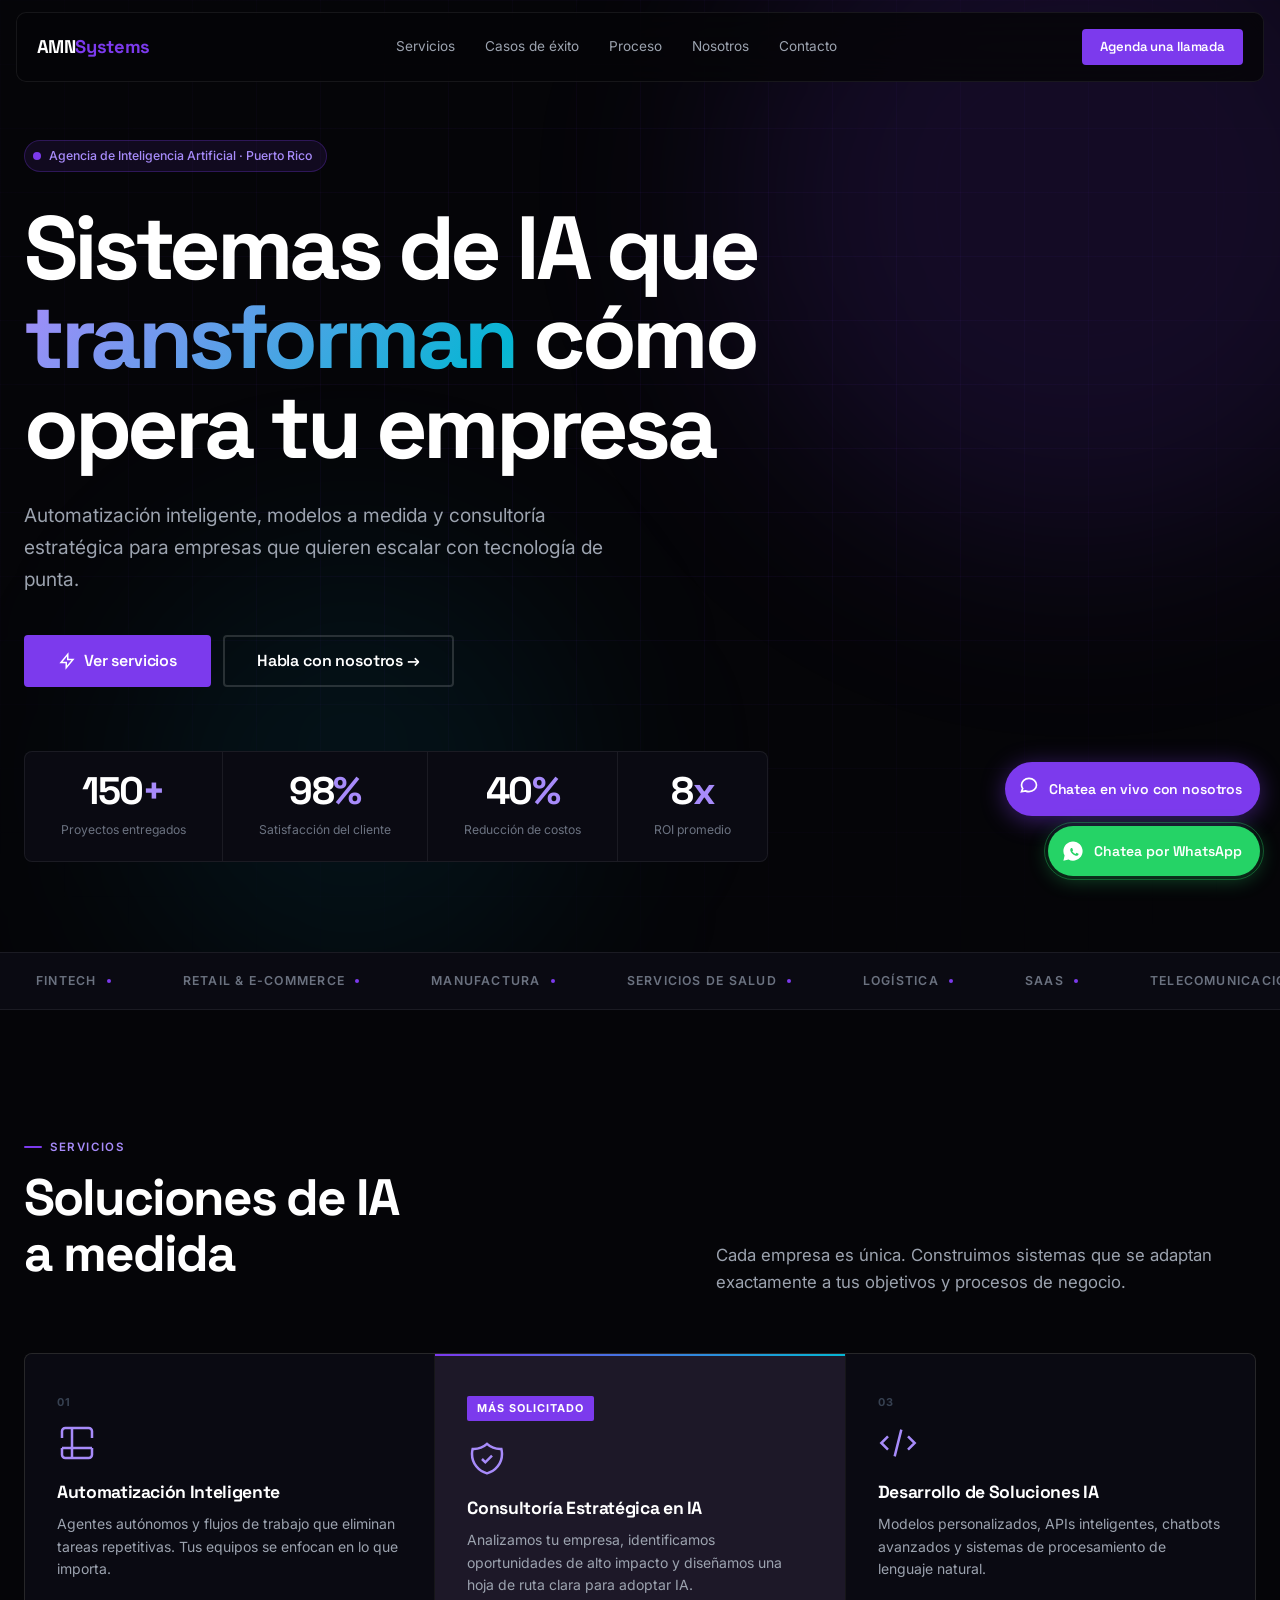
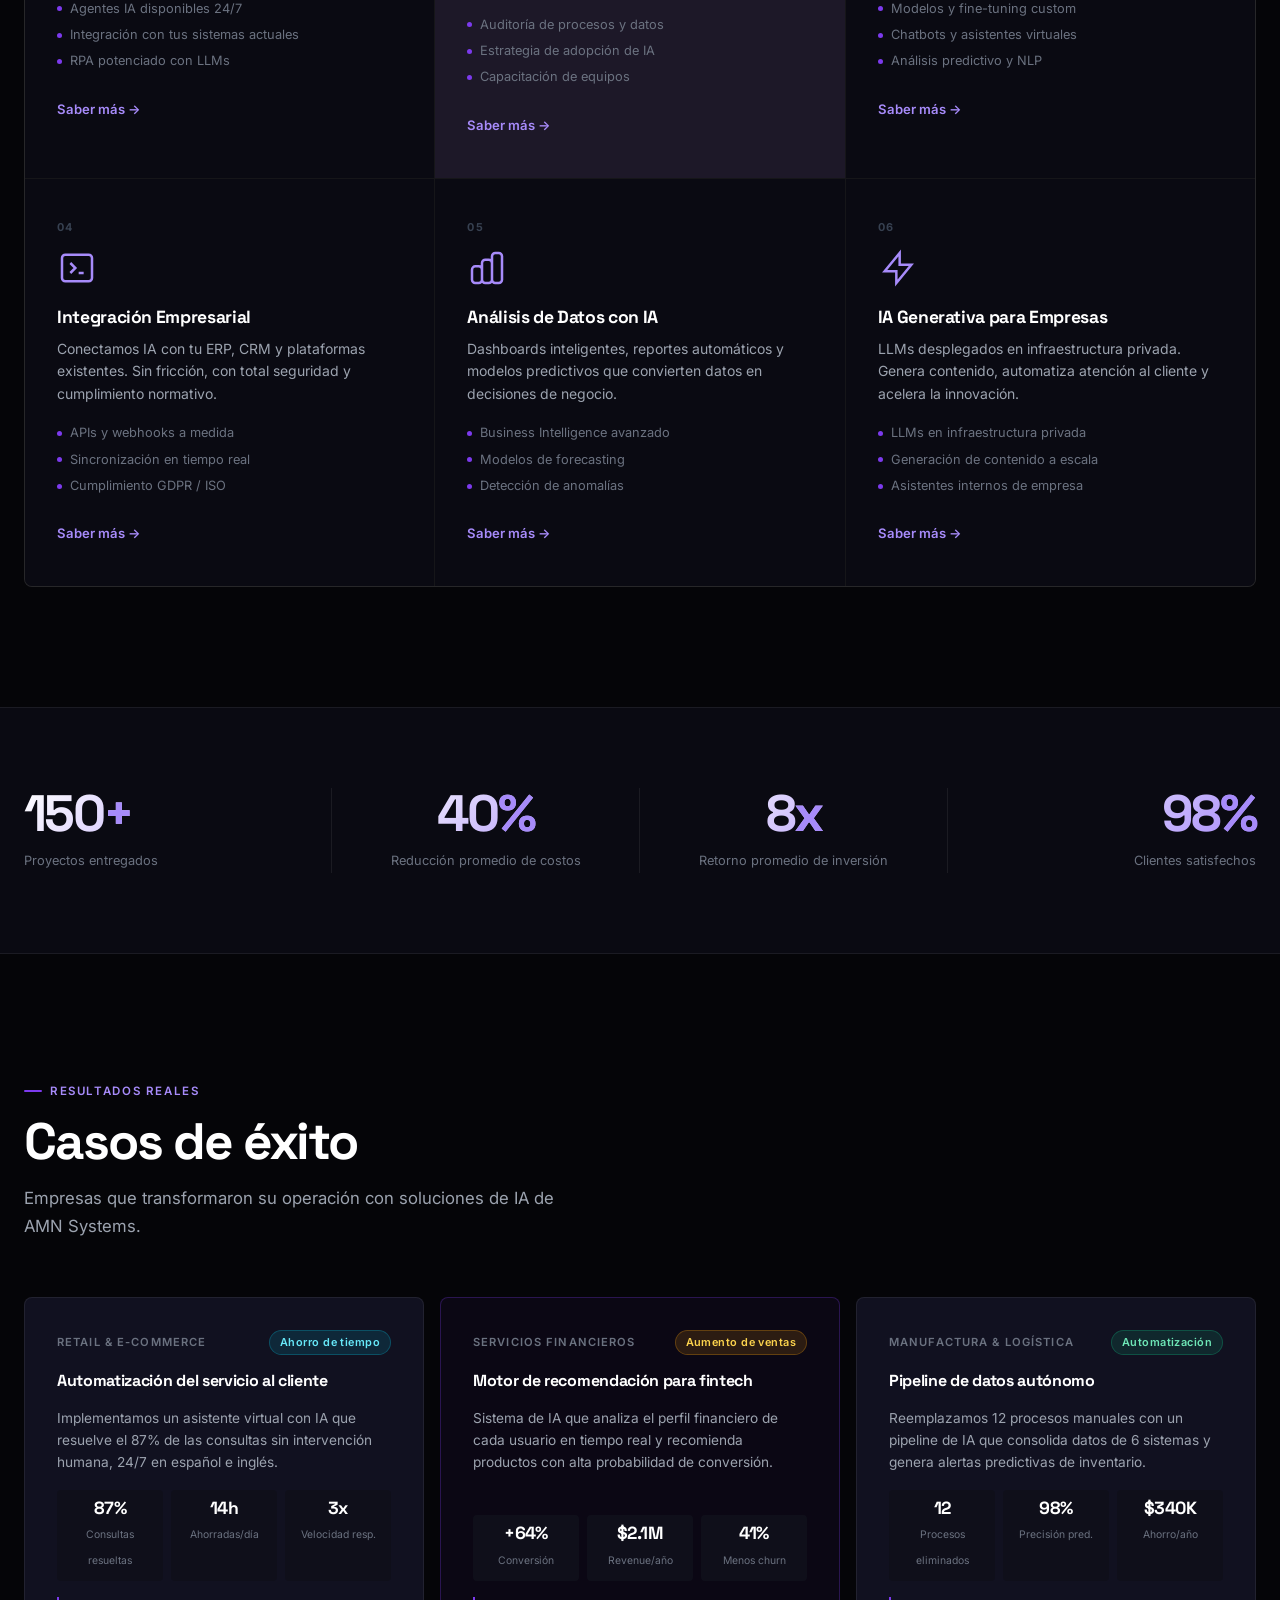
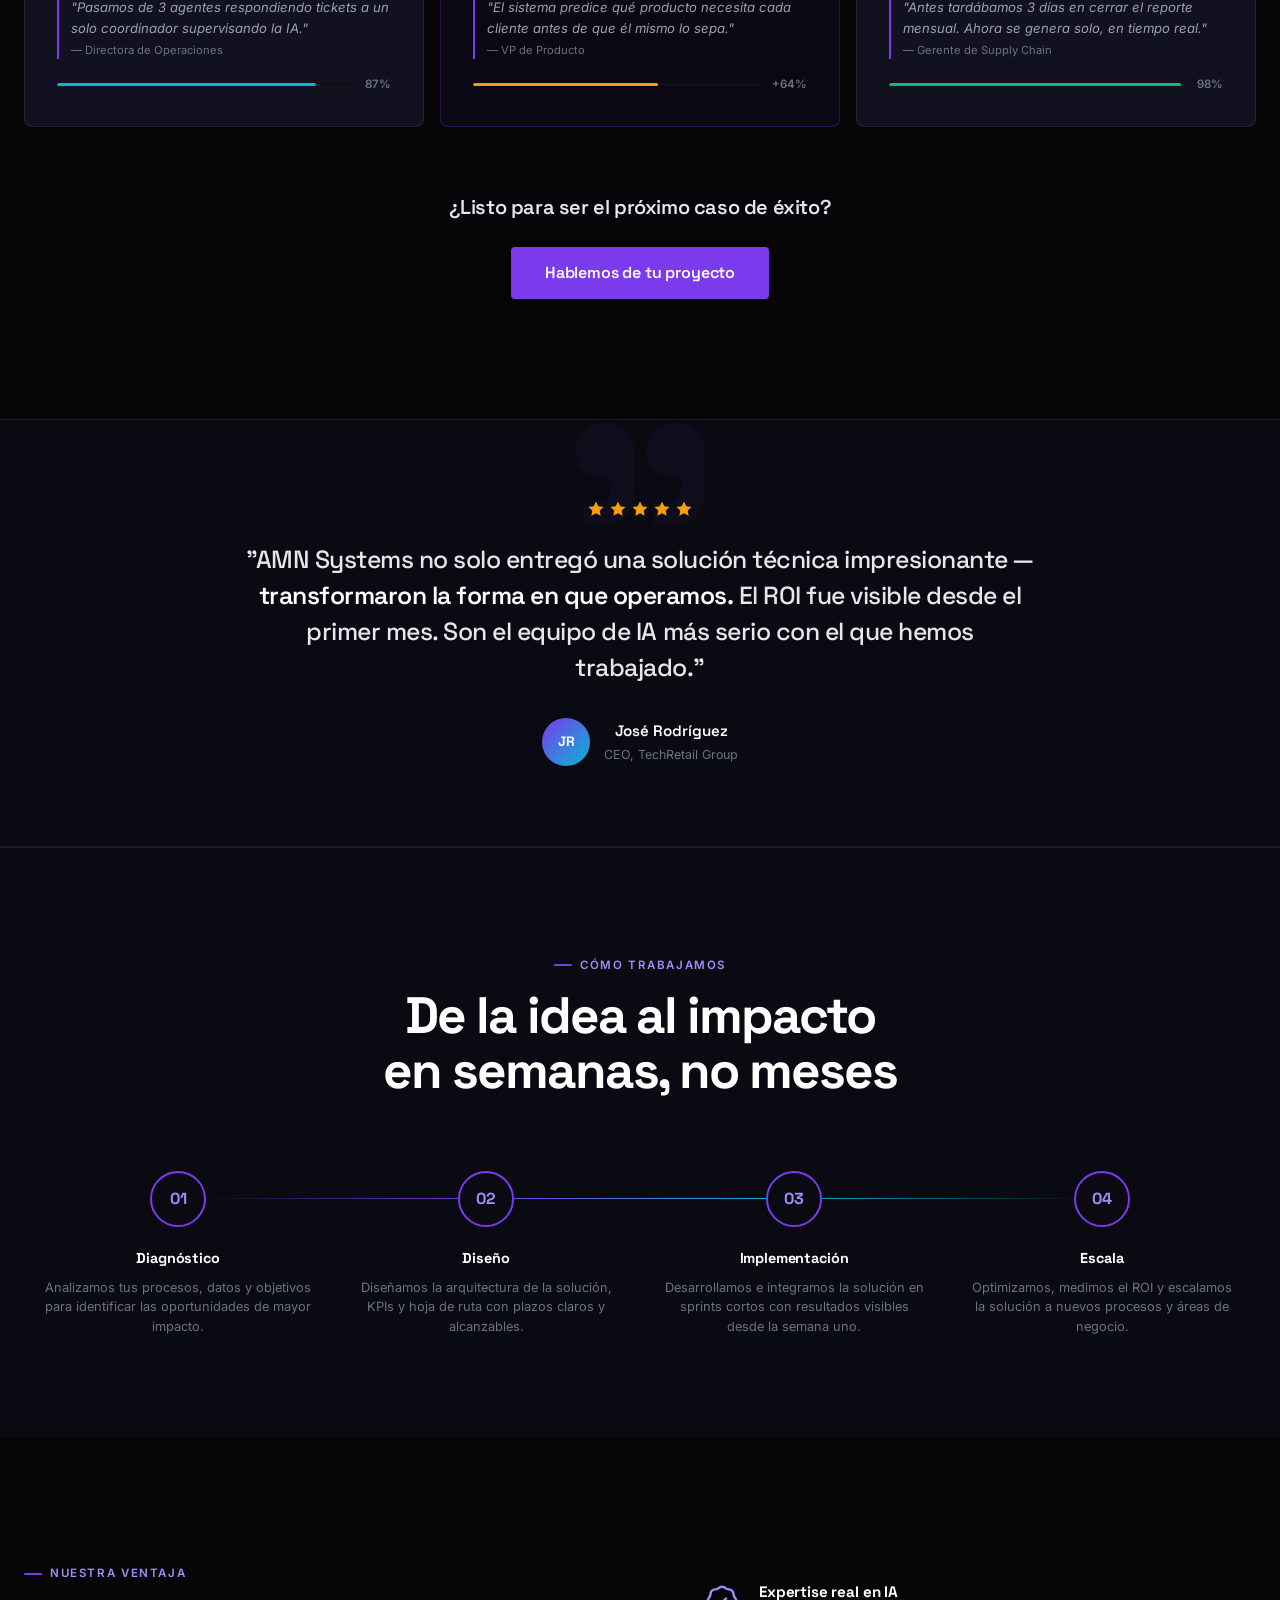
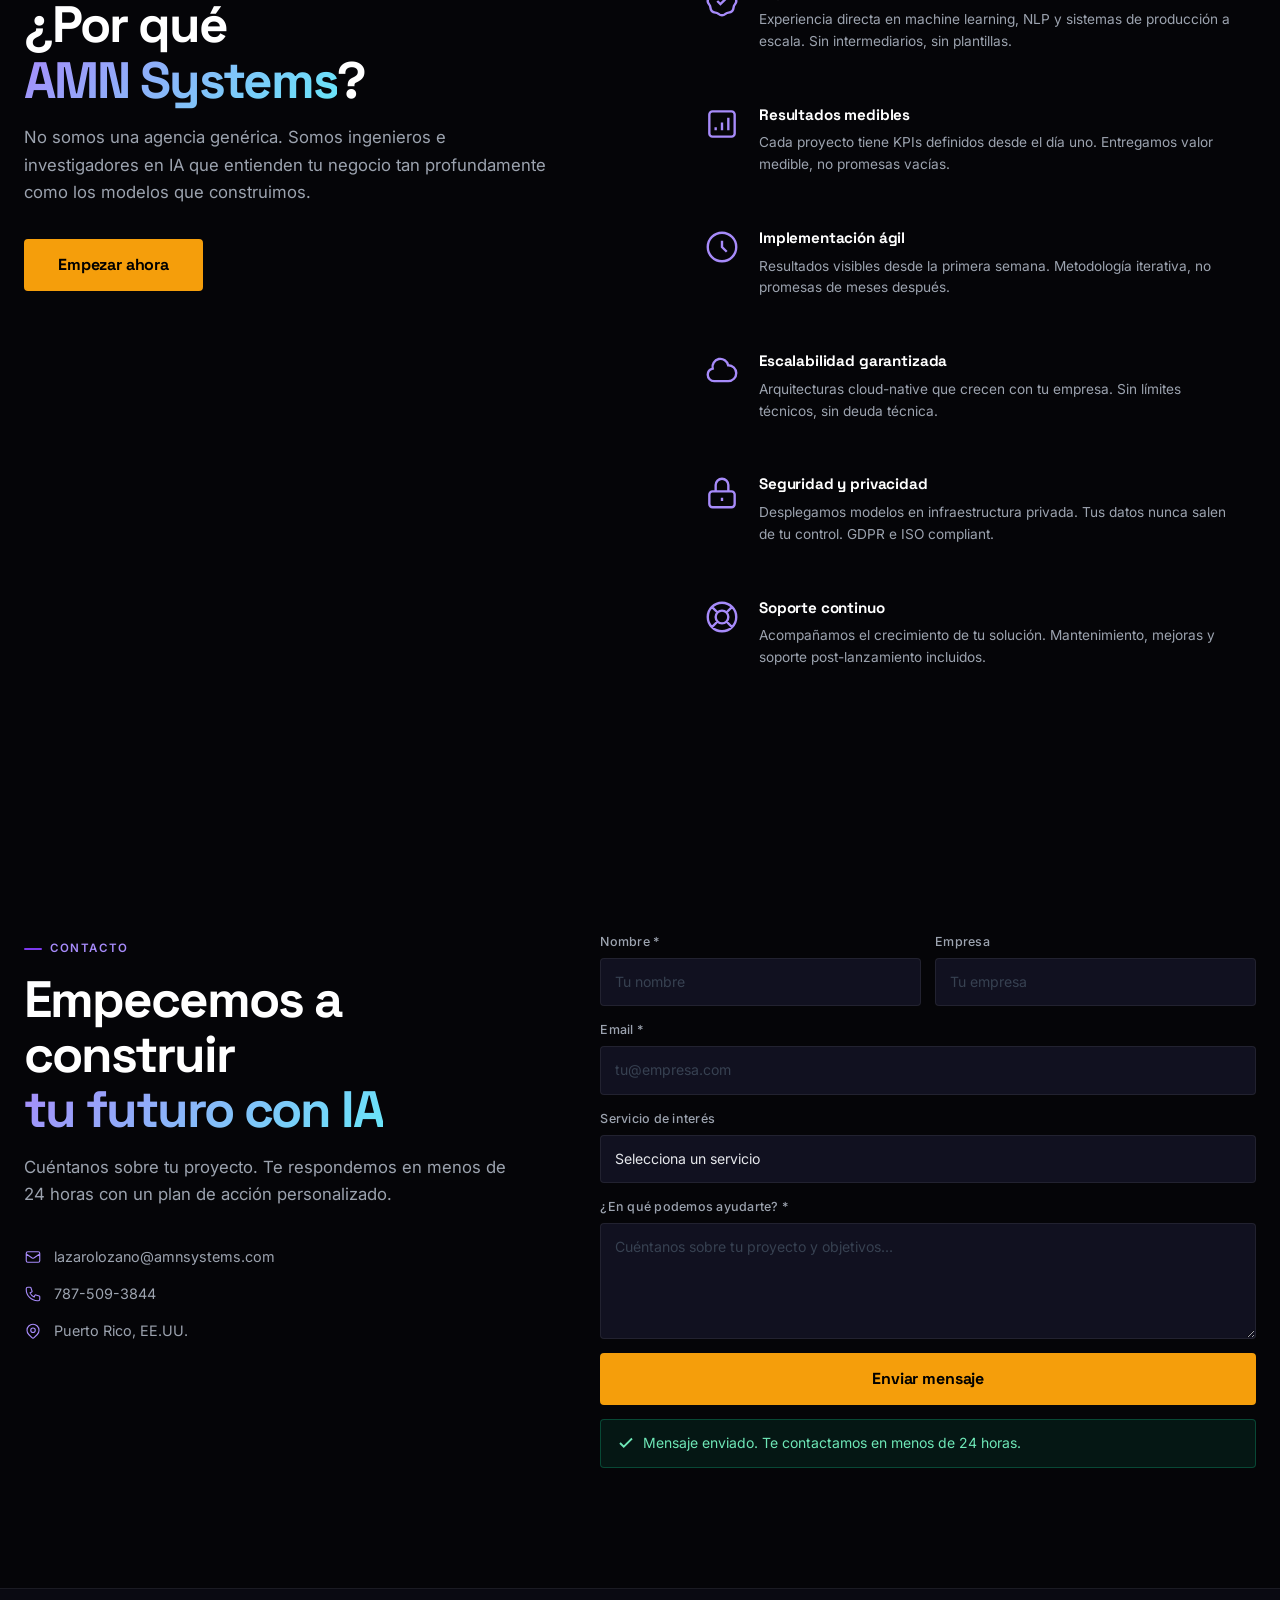
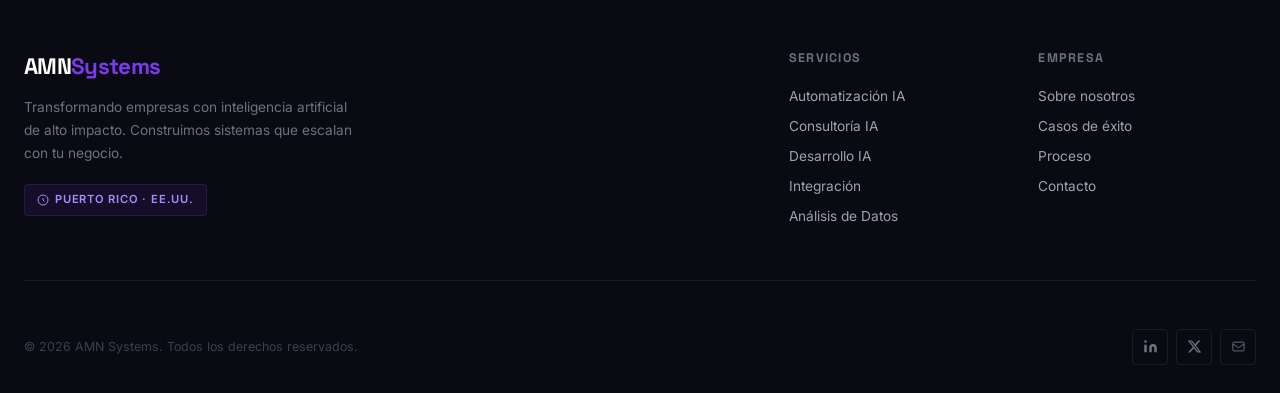
==== index.html @ b3cf5aad "Restaurar chatbot interactivo AIDA con base de conocimiento - Widget chat con panel absolute (no fij" ====
<!DOCTYPE html>
<html lang="es">
<head>
  <meta charset="UTF-8" />
  <meta name="viewport" content="width=device-width, initial-scale=1.0" />
  <meta name="description" content="AMN Systems — Agencia de Inteligencia Artificial en Puerto Rico. Automatización, desarrollo de IA y consultoría estratégica para empresas." />
  <title>AMN Systems — Inteligencia Artificial para Empresas | Puerto Rico</title>
  <link rel="stylesheet" href="styles.css" />
  <link rel="preconnect" href="https://fonts.googleapis.com" />
  <link rel="preconnect" href="https://fonts.gstatic.com" crossorigin />
  <link href="https://fonts.googleapis.com/css2?family=Space+Grotesk:wght@400;500;600;700&family=Inter:wght@300;400;500;600&display=swap" rel="stylesheet" />
</head>
<body>

<!-- ===== LOADER ===== -->
<div class="loader" id="loader" aria-hidden="true">
  <div class="loader__logo">AMN<span>Systems</span></div>
  <div class="loader__track"><div class="loader__fill"></div></div>
  <span class="loader__label">Iniciando sistemas</span>
</div>

<!-- ===== NAV ===== -->
<nav class="nav" id="navbar" role="navigation" aria-label="Navegación principal">
  <div class="nav__inner">
    <a href="#inicio" class="nav__logo" aria-label="AMN Systems — inicio">AMN<span>Systems</span></a>
    <ul class="nav__links" role="list">
      <li><a href="#servicios">Servicios</a></li>
      <li><a href="#casos">Casos de éxito</a></li>
      <li><a href="#proceso">Proceso</a></li>
      <li><a href="#por-que">Nosotros</a></li>
      <li><a href="#contacto">Contacto</a></li>
    </ul>
    <a href="#contacto" class="btn btn--nav" aria-label="Agendar llamada">Agenda una llamada</a>
    <button class="nav__burger" id="burger" aria-label="Abrir menú" aria-expanded="false" aria-controls="mobileMenu">
      <span></span><span></span><span></span>
    </button>
  </div>
  <nav class="nav__mobile" id="mobileMenu" aria-label="Menú móvil">
    <a href="#servicios">Servicios</a>
    <a href="#casos">Casos de éxito</a>
    <a href="#proceso">Proceso</a>
    <a href="#por-que">Nosotros</a>
    <a href="#contacto">Contacto</a>
    <a href="#contacto" class="btn btn--primary">Agenda una llamada</a>
  </nav>
</nav>

<!-- ===== HERO ===== -->
<section class="hero" id="inicio" aria-label="Sección principal">
  <div class="hero__glow hero__glow--1" aria-hidden="true"></div>
  <div class="hero__glow hero__glow--2" aria-hidden="true"></div>
  <div class="hero__inner">
    <div class="hero__tag" aria-label="Agencia de IA">
      <span class="hero__tag-dot" aria-hidden="true"></span>
      Agencia de Inteligencia Artificial · Puerto Rico
    </div>
    <h1 class="hero__title">
      Sistemas de IA que<br/>
      <em>transforman</em> cómo<br/>
      opera tu empresa
    </h1>
    <p class="hero__sub">
      Automatización inteligente, modelos a medida y consultoría estratégica
      para empresas que quieren escalar con tecnología de punta.
    </p>
    <div class="hero__actions">
      <a href="#servicios" class="btn btn--primary btn--lg btn--icon">
        <svg viewBox="0 0 24 24" fill="none" stroke="currentColor" stroke-width="2" aria-hidden="true"><path d="M13 10V3L4 14h7v7l9-11h-7z"/></svg>
        Ver servicios
      </a>
      <a href="#contacto" class="btn btn--outline btn--lg">Habla con nosotros →</a>
    </div>
    <div class="hero__stats" role="list" aria-label="Estadísticas">
      <div class="hero__stat" role="listitem">
        <div class="hero__stat-num"><span class="count" data-target="150">0</span><span class="hero__stat-sfx">+</span></div>
        <span class="hero__stat-label">Proyectos entregados</span>
      </div>
      <div class="hero__stat" role="listitem">
        <div class="hero__stat-num"><span class="count" data-target="98">0</span><span class="hero__stat-sfx">%</span></div>
        <span class="hero__stat-label">Satisfacción del cliente</span>
      </div>
      <div class="hero__stat" role="listitem">
        <div class="hero__stat-num"><span class="count" data-target="40">0</span><span class="hero__stat-sfx">%</span></div>
        <span class="hero__stat-label">Reducción de costos</span>
      </div>
      <div class="hero__stat" role="listitem">
        <div class="hero__stat-num"><span class="count" data-target="8">0</span><span class="hero__stat-sfx">x</span></div>
        <span class="hero__stat-label">ROI promedio</span>
      </div>
    </div>
  </div>
</section>

<!-- ===== MARQUEE ===== -->
<div class="marquee-section" aria-hidden="true">
  <div class="marquee-track">
    <span class="marquee-item">Fintech<span class="marquee-dot"></span></span>
    <span class="marquee-item">Retail &amp; E-commerce<span class="marquee-dot"></span></span>
    <span class="marquee-item">Manufactura<span class="marquee-dot"></span></span>
    <span class="marquee-item">Servicios de Salud<span class="marquee-dot"></span></span>
    <span class="marquee-item">Logística<span class="marquee-dot"></span></span>
    <span class="marquee-item">SaaS<span class="marquee-dot"></span></span>
    <span class="marquee-item">Telecomunicaciones<span class="marquee-dot"></span></span>
    <span class="marquee-item">Seguros<span class="marquee-dot"></span></span>
    <!-- duplicate for seamless loop -->
    <span class="marquee-item">Fintech<span class="marquee-dot"></span></span>
    <span class="marquee-item">Retail &amp; E-commerce<span class="marquee-dot"></span></span>
    <span class="marquee-item">Manufactura<span class="marquee-dot"></span></span>
    <span class="marquee-item">Servicios de Salud<span class="marquee-dot"></span></span>
    <span class="marquee-item">Logística<span class="marquee-dot"></span></span>
    <span class="marquee-item">SaaS<span class="marquee-dot"></span></span>
    <span class="marquee-item">Telecomunicaciones<span class="marquee-dot"></span></span>
    <span class="marquee-item">Seguros<span class="marquee-dot"></span></span>
  </div>
</div>

<!-- ===== SERVICES ===== -->
<section class="services section" id="servicios" aria-labelledby="services-title">
  <div class="container">
    <div class="services__header">
      <div>
        <div class="section-label">Servicios</div>
        <h2 class="section-title" id="services-title">Soluciones de IA<br/>a medida</h2>
      </div>
      <p class="section-sub">Cada empresa es única. Construimos sistemas que se adaptan exactamente a tus objetivos y procesos de negocio.</p>
    </div>

    <div class="services__grid">

      <div class="svc-card reveal">
        <div class="svc-card__num">01</div>
        <div class="svc-card__icon" aria-hidden="true">
          <svg viewBox="0 0 24 24" fill="none" stroke="currentColor" stroke-width="1.5"><path d="M9 3H5a2 2 0 00-2 2v4m6-6h10a2 2 0 012 2v4M9 3v18m0 0h10a2 2 0 002-2v-4M9 21H5a2 2 0 01-2-2v-4m0 0h18"/></svg>
        </div>
        <h3>Automatización Inteligente</h3>
        <p>Agentes autónomos y flujos de trabajo que eliminan tareas repetitivas. Tus equipos se enfocan en lo que importa.</p>
        <ul>
          <li>Agentes IA disponibles 24/7</li>
          <li>Integración con tus sistemas actuales</li>
          <li>RPA potenciado con LLMs</li>
        </ul>
        <a href="#contacto" class="svc-card__cta" aria-label="Saber más sobre Automatización Inteligente">Saber más →</a>
      </div>

      <div class="svc-card svc-card--featured reveal">
        <div class="svc-card__badge">Más solicitado</div>
        <div class="svc-card__icon" aria-hidden="true">
          <svg viewBox="0 0 24 24" fill="none" stroke="currentColor" stroke-width="1.5"><path d="M9 12l2 2 4-4m5.618-4.016A11.955 11.955 0 0112 2.944a11.955 11.955 0 01-8.618 3.04A12.02 12.02 0 003 9c0 5.591 3.824 10.29 9 11.622 5.176-1.332 9-6.03 9-11.622 0-1.042-.133-2.052-.382-3.016z"/></svg>
        </div>
        <h3>Consultoría Estratégica en IA</h3>
        <p>Analizamos tu empresa, identificamos oportunidades de alto impacto y diseñamos una hoja de ruta clara para adoptar IA.</p>
        <ul>
          <li>Auditoría de procesos y datos</li>
          <li>Estrategia de adopción de IA</li>
          <li>Capacitación de equipos</li>
        </ul>
        <a href="#contacto" class="svc-card__cta" aria-label="Saber más sobre Consultoría Estratégica">Saber más →</a>
      </div>

      <div class="svc-card reveal">
        <div class="svc-card__num">03</div>
        <div class="svc-card__icon" aria-hidden="true">
          <svg viewBox="0 0 24 24" fill="none" stroke="currentColor" stroke-width="1.5"><path d="M10 20l4-16m4 4l4 4-4 4M6 16l-4-4 4-4"/></svg>
        </div>
        <h3>Desarrollo de Soluciones IA</h3>
        <p>Modelos personalizados, APIs inteligentes, chatbots avanzados y sistemas de procesamiento de lenguaje natural.</p>
        <ul>
          <li>Modelos y fine-tuning custom</li>
          <li>Chatbots y asistentes virtuales</li>
          <li>Análisis predictivo y NLP</li>
        </ul>
        <a href="#contacto" class="svc-card__cta" aria-label="Saber más sobre Desarrollo de IA">Saber más →</a>
      </div>

      <div class="svc-card reveal">
        <div class="svc-card__num">04</div>
        <div class="svc-card__icon" aria-hidden="true">
          <svg viewBox="0 0 24 24" fill="none" stroke="currentColor" stroke-width="1.5"><path d="M8 9l3 3-3 3m5 0h3M5 20h14a2 2 0 002-2V6a2 2 0 00-2-2H5a2 2 0 00-2 2v12a2 2 0 002 2z"/></svg>
        </div>
        <h3>Integración Empresarial</h3>
        <p>Conectamos IA con tu ERP, CRM y plataformas existentes. Sin fricción, con total seguridad y cumplimiento normativo.</p>
        <ul>
          <li>APIs y webhooks a medida</li>
          <li>Sincronización en tiempo real</li>
          <li>Cumplimiento GDPR / ISO</li>
        </ul>
        <a href="#contacto" class="svc-card__cta" aria-label="Saber más sobre Integración">Saber más →</a>
      </div>

      <div class="svc-card reveal">
        <div class="svc-card__num">05</div>
        <div class="svc-card__icon" aria-hidden="true">
          <svg viewBox="0 0 24 24" fill="none" stroke="currentColor" stroke-width="1.5"><path d="M9 19v-6a2 2 0 00-2-2H5a2 2 0 00-2 2v6a2 2 0 002 2h2a2 2 0 002-2zm0 0V9a2 2 0 012-2h2a2 2 0 012 2v10m-6 0a2 2 0 002 2h2a2 2 0 002-2m0 0V5a2 2 0 012-2h2a2 2 0 012 2v14a2 2 0 01-2 2h-2a2 2 0 01-2-2z"/></svg>
        </div>
        <h3>Análisis de Datos con IA</h3>
        <p>Dashboards inteligentes, reportes automáticos y modelos predictivos que convierten datos en decisiones de negocio.</p>
        <ul>
          <li>Business Intelligence avanzado</li>
          <li>Modelos de forecasting</li>
          <li>Detección de anomalías</li>
        </ul>
        <a href="#contacto" class="svc-card__cta" aria-label="Saber más sobre Análisis de Datos">Saber más →</a>
      </div>

      <div class="svc-card reveal">
        <div class="svc-card__num">06</div>
        <div class="svc-card__icon" aria-hidden="true">
          <svg viewBox="0 0 24 24" fill="none" stroke="currentColor" stroke-width="1.5"><path d="M13 10V3L4 14h7v7l9-11h-7z"/></svg>
        </div>
        <h3>IA Generativa para Empresas</h3>
        <p>LLMs desplegados en infraestructura privada. Genera contenido, automatiza atención al cliente y acelera la innovación.</p>
        <ul>
          <li>LLMs en infraestructura privada</li>
          <li>Generación de contenido a escala</li>
          <li>Asistentes internos de empresa</li>
        </ul>
        <a href="#contacto" class="svc-card__cta" aria-label="Saber más sobre IA Generativa">Saber más →</a>
      </div>

    </div>
  </div>
</section>

<!-- ===== METRICS ===== -->
<section class="metrics" aria-label="Métricas de impacto">
  <div class="container">
    <div class="metrics__grid">
      <div class="metrics__item reveal">
        <div class="metrics__num"><span class="count" data-target="150">0</span><span class="metrics__sfx">+</span></div>
        <span class="metrics__label">Proyectos entregados</span>
      </div>
      <div class="metrics__item reveal">
        <div class="metrics__num"><span class="count" data-target="40">0</span><span class="metrics__sfx">%</span></div>
        <span class="metrics__label">Reducción promedio de costos</span>
      </div>
      <div class="metrics__item reveal">
        <div class="metrics__num"><span class="count" data-target="8">0</span><span class="metrics__sfx">x</span></div>
        <span class="metrics__label">Retorno promedio de inversión</span>
      </div>
      <div class="metrics__item reveal">
        <div class="metrics__num"><span class="count" data-target="98">0</span><span class="metrics__sfx">%</span></div>
        <span class="metrics__label">Clientes satisfechos</span>
      </div>
    </div>
  </div>
</section>

<!-- ===== CASES ===== -->
<section class="cases section" id="casos" aria-labelledby="cases-title">
  <div class="container">
    <div class="cases__header reveal">
      <div class="section-label">Resultados reales</div>
      <h2 class="section-title" id="cases-title">Casos de éxito</h2>
      <p class="section-sub">Empresas que transformaron su operación con soluciones de IA de AMN Systems.</p>
    </div>
    <div class="cases__grid">

      <article class="case-card reveal">
        <div class="case-card__top">
          <div class="case-card__industry">Retail &amp; E-commerce</div>
          <span class="badge badge--cyan">Ahorro de tiempo</span>
        </div>
        <h3>Automatización del servicio al cliente</h3>
        <p>Implementamos un asistente virtual con IA que resuelve el 87% de las consultas sin intervención humana, 24/7 en español e inglés.</p>
        <div class="case-stats">
          <div class="case-stat"><strong>87%</strong><span>Consultas resueltas</span></div>
          <div class="case-stat"><strong>14h</strong><span>Ahorradas/día</span></div>
          <div class="case-stat"><strong>3x</strong><span>Velocidad resp.</span></div>
        </div>
        <blockquote>"Pasamos de 3 agentes respondiendo tickets a un solo coordinador supervisando la IA."<cite>— Directora de Operaciones</cite></blockquote>
        <div class="case-bar">
          <div class="case-bar__track"><div class="case-bar__fill" data-width="87" style="background:var(--cyan)"></div></div>
          <span>87%</span>
        </div>
      </article>

      <article class="case-card case-card--featured reveal">
        <div class="case-card__top">
          <div class="case-card__industry">Servicios Financieros</div>
          <span class="badge badge--gold">Aumento de ventas</span>
        </div>
        <h3>Motor de recomendación para fintech</h3>
        <p>Sistema de IA que analiza el perfil financiero de cada usuario en tiempo real y recomienda productos con alta probabilidad de conversión.</p>
        <div class="case-stats">
          <div class="case-stat"><strong>+64%</strong><span>Conversión</span></div>
          <div class="case-stat"><strong>$2.1M</strong><span>Revenue/año</span></div>
          <div class="case-stat"><strong>41%</strong><span>Menos churn</span></div>
        </div>
        <blockquote>"El sistema predice qué producto necesita cada cliente antes de que él mismo lo sepa."<cite>— VP de Producto</cite></blockquote>
        <div class="case-bar">
          <div class="case-bar__track"><div class="case-bar__fill" data-width="64" style="background:var(--gold)"></div></div>
          <span>+64%</span>
        </div>
      </article>

      <article class="case-card reveal">
        <div class="case-card__top">
          <div class="case-card__industry">Manufactura &amp; Logística</div>
          <span class="badge badge--green">Automatización</span>
        </div>
        <h3>Pipeline de datos autónomo</h3>
        <p>Reemplazamos 12 procesos manuales con un pipeline de IA que consolida datos de 6 sistemas y genera alertas predictivas de inventario.</p>
        <div class="case-stats">
          <div class="case-stat"><strong>12</strong><span>Procesos eliminados</span></div>
          <div class="case-stat"><strong>98%</strong><span>Precisión pred.</span></div>
          <div class="case-stat"><strong>$340K</strong><span>Ahorro/año</span></div>
        </div>
        <blockquote>"Antes tardábamos 3 días en cerrar el reporte mensual. Ahora se genera solo, en tiempo real."<cite>— Gerente de Supply Chain</cite></blockquote>
        <div class="case-bar">
          <div class="case-bar__track"><div class="case-bar__fill" data-width="98" style="background:#10B981"></div></div>
          <span>98%</span>
        </div>
      </article>

    </div>
    <div class="cases__cta reveal">
      <p>¿Listo para ser el próximo caso de éxito?</p>
      <a href="#contacto" class="btn btn--primary btn--lg">Hablemos de tu proyecto</a>
    </div>
  </div>
</section>

<!-- ===== TESTIMONIAL ===== -->
<section class="testimonial" aria-label="Testimonios">
  <div class="container">
    <div class="testimonial__inner reveal">
      <div class="testimonial__stars" aria-label="5 de 5 estrellas">
        <svg class="testimonial__star" viewBox="0 0 24 24" fill="currentColor" aria-hidden="true"><path d="M12 2l3.09 6.26L22 9.27l-5 4.87 1.18 6.88L12 17.77l-6.18 3.25L7 14.14 2 9.27l6.91-1.01L12 2z"/></svg>
        <svg class="testimonial__star" viewBox="0 0 24 24" fill="currentColor" aria-hidden="true"><path d="M12 2l3.09 6.26L22 9.27l-5 4.87 1.18 6.88L12 17.77l-6.18 3.25L7 14.14 2 9.27l6.91-1.01L12 2z"/></svg>
        <svg class="testimonial__star" viewBox="0 0 24 24" fill="currentColor" aria-hidden="true"><path d="M12 2l3.09 6.26L22 9.27l-5 4.87 1.18 6.88L12 17.77l-6.18 3.25L7 14.14 2 9.27l6.91-1.01L12 2z"/></svg>
        <svg class="testimonial__star" viewBox="0 0 24 24" fill="currentColor" aria-hidden="true"><path d="M12 2l3.09 6.26L22 9.27l-5 4.87 1.18 6.88L12 17.77l-6.18 3.25L7 14.14 2 9.27l6.91-1.01L12 2z"/></svg>
        <svg class="testimonial__star" viewBox="0 0 24 24" fill="currentColor" aria-hidden="true"><path d="M12 2l3.09 6.26L22 9.27l-5 4.87 1.18 6.88L12 17.77l-6.18 3.25L7 14.14 2 9.27l6.91-1.01L12 2z"/></svg>
      </div>
      <blockquote class="testimonial__quote">
        "AMN Systems no solo entregó una solución técnica impresionante —
        <em>transformaron la forma en que operamos.</em>
        El ROI fue visible desde el primer mes. Son el equipo de IA más serio con el que hemos trabajado."
      </blockquote>
      <div class="testimonial__author">
        <div class="testimonial__avatar" aria-hidden="true">JR</div>
        <div>
          <p class="testimonial__name">José Rodríguez</p>
          <p class="testimonial__role">CEO, TechRetail Group</p>
        </div>
      </div>
    </div>
  </div>
</section>

<!-- ===== PROCESS ===== -->
<section class="process section" id="proceso" aria-labelledby="process-title">
  <div class="container">
    <div class="process__header reveal">
      <div class="section-label">Cómo trabajamos</div>
      <h2 class="section-title" id="process-title">De la idea al impacto<br/>en semanas, no meses</h2>
    </div>
    <div class="process__grid">
      <div class="process__line" aria-hidden="true"></div>
      <div class="process-step reveal">
        <div class="process-step__num" aria-hidden="true">01</div>
        <h4>Diagnóstico</h4>
        <p>Analizamos tus procesos, datos y objetivos para identificar las oportunidades de mayor impacto.</p>
      </div>
      <div class="process-step reveal">
        <div class="process-step__num" aria-hidden="true">02</div>
        <h4>Diseño</h4>
        <p>Diseñamos la arquitectura de la solución, KPIs y hoja de ruta con plazos claros y alcanzables.</p>
      </div>
      <div class="process-step reveal">
        <div class="process-step__num" aria-hidden="true">03</div>
        <h4>Implementación</h4>
        <p>Desarrollamos e integramos la solución en sprints cortos con resultados visibles desde la semana uno.</p>
      </div>
      <div class="process-step reveal">
        <div class="process-step__num" aria-hidden="true">04</div>
        <h4>Escala</h4>
        <p>Optimizamos, medimos el ROI y escalamos la solución a nuevos procesos y áreas de negocio.</p>
      </div>
    </div>
  </div>
</section>

<!-- ===== WHY AMN ===== -->
<section class="why section" id="por-que" aria-labelledby="why-title">
  <div class="container">
    <div class="why__inner">
      <div class="why__left reveal">
        <div class="section-label">Nuestra ventaja</div>
        <h2 class="section-title" id="why-title">¿Por qué<br/><span class="text-gradient">AMN Systems</span>?</h2>
        <p class="section-sub">No somos una agencia genérica. Somos ingenieros e investigadores en IA que entienden tu negocio tan profundamente como los modelos que construimos.</p>
        <a href="#contacto" class="btn btn--gold btn--lg">Empezar ahora</a>
      </div>
      <div class="why-items">

        <div class="why-item reveal">
          <div class="why-item__icon" aria-hidden="true">
            <svg viewBox="0 0 24 24" fill="none" stroke="currentColor" stroke-width="1.5"><path d="M9 12l2 2 4-4M7.835 4.697a3.42 3.42 0 001.946-.806 3.42 3.42 0 014.438 0 3.42 3.42 0 001.946.806 3.42 3.42 0 013.138 3.138 3.42 3.42 0 00.806 1.946 3.42 3.42 0 010 4.438 3.42 3.42 0 00-.806 1.946 3.42 3.42 0 01-3.138 3.138 3.42 3.42 0 00-1.946.806 3.42 3.42 0 01-4.438 0 3.42 3.42 0 00-1.946-.806 3.42 3.42 0 01-3.138-3.138 3.42 3.42 0 00-.806-1.946 3.42 3.42 0 010-4.438 3.42 3.42 0 00.806-1.946 3.42 3.42 0 013.138-3.138z"/></svg>
          </div>
          <div>
            <h4>Expertise real en IA</h4>
            <p>Experiencia directa en machine learning, NLP y sistemas de producción a escala. Sin intermediarios, sin plantillas.</p>
          </div>
        </div>

        <div class="why-item reveal">
          <div class="why-item__icon" aria-hidden="true">
            <svg viewBox="0 0 24 24" fill="none" stroke="currentColor" stroke-width="1.5"><path d="M16 8v8m-4-5v5m-4-2v2m-2 4h12a2 2 0 002-2V6a2 2 0 00-2-2H6a2 2 0 00-2 2v12a2 2 0 002 2z"/></svg>
          </div>
          <div>
            <h4>Resultados medibles</h4>
            <p>Cada proyecto tiene KPIs definidos desde el día uno. Entregamos valor medible, no promesas vacías.</p>
          </div>
        </div>

        <div class="why-item reveal">
          <div class="why-item__icon" aria-hidden="true">
            <svg viewBox="0 0 24 24" fill="none" stroke="currentColor" stroke-width="1.5"><path d="M12 8v4l3 3m6-3a9 9 0 11-18 0 9 9 0 0118 0z"/></svg>
          </div>
          <div>
            <h4>Implementación ágil</h4>
            <p>Resultados visibles desde la primera semana. Metodología iterativa, no promesas de meses después.</p>
          </div>
        </div>

        <div class="why-item reveal">
          <div class="why-item__icon" aria-hidden="true">
            <svg viewBox="0 0 24 24" fill="none" stroke="currentColor" stroke-width="1.5"><path d="M3 15a4 4 0 004 4h9a5 5 0 10-.1-9.999 5.002 5.002 0 10-9.78 2.096A4.001 4.001 0 003 15z"/></svg>
          </div>
          <div>
            <h4>Escalabilidad garantizada</h4>
            <p>Arquitecturas cloud-native que crecen con tu empresa. Sin límites técnicos, sin deuda técnica.</p>
          </div>
        </div>

        <div class="why-item reveal">
          <div class="why-item__icon" aria-hidden="true">
            <svg viewBox="0 0 24 24" fill="none" stroke="currentColor" stroke-width="1.5"><path d="M12 15v2m-6 4h12a2 2 0 002-2v-6a2 2 0 00-2-2H6a2 2 0 00-2 2v6a2 2 0 002 2zm10-10V7a4 4 0 00-8 0v4h8z"/></svg>
          </div>
          <div>
            <h4>Seguridad y privacidad</h4>
            <p>Desplegamos modelos en infraestructura privada. Tus datos nunca salen de tu control. GDPR e ISO compliant.</p>
          </div>
        </div>

        <div class="why-item reveal">
          <div class="why-item__icon" aria-hidden="true">
            <svg viewBox="0 0 24 24" fill="none" stroke="currentColor" stroke-width="1.5"><path d="M18.364 5.636l-3.536 3.536m0 5.656l3.536 3.536M9.172 9.172L5.636 5.636m3.536 9.192l-3.536 3.536M21 12a9 9 0 11-18 0 9 9 0 0118 0zm-5 0a4 4 0 11-8 0 4 4 0 018 0z"/></svg>
          </div>
          <div>
            <h4>Soporte continuo</h4>
            <p>Acompañamos el crecimiento de tu solución. Mantenimiento, mejoras y soporte post-lanzamiento incluidos.</p>
          </div>
        </div>

      </div>
    </div>
  </div>
</section>

<!-- ===== CONTACT ===== -->
<section class="contact section" id="contacto" aria-labelledby="contact-title">
  <div class="container">
    <div class="contact__inner">
      <div class="contact__left reveal">
        <div class="section-label">Contacto</div>
        <h2 class="section-title" id="contact-title">Empecemos a construir<br/><span class="text-gradient">tu futuro con IA</span></h2>
        <p class="section-sub">Cuéntanos sobre tu proyecto. Te respondemos en menos de 24 horas con un plan de acción personalizado.</p>
        <div class="contact__details">
          <div class="contact__detail">
            <svg viewBox="0 0 24 24" fill="none" stroke="currentColor" stroke-width="1.5" aria-hidden="true"><path d="M3 8l7.89 5.26a2 2 0 002.22 0L21 8M5 19h14a2 2 0 002-2V7a2 2 0 00-2-2H5a2 2 0 00-2 2v10a2 2 0 002 2z"/></svg>
            <a href="mailto:lazarolozano@amnsystems.com">lazarolozano@amnsystems.com</a>
          </div>
          <div class="contact__detail">
            <svg viewBox="0 0 24 24" fill="none" stroke="currentColor" stroke-width="1.5" aria-hidden="true"><path d="M3 5a2 2 0 012-2h3.28a1 1 0 01.948.684l1.498 4.493a1 1 0 01-.502 1.21l-2.257 1.13a11.042 11.042 0 005.516 5.516l1.13-2.257a1 1 0 011.21-.502l4.493 1.498a1 1 0 01.684.949V19a2 2 0 01-2 2h-1C9.716 21 3 14.284 3 6V5z"/></svg>
            <a href="tel:+17875093844">787-509-3844</a>
          </div>
          <div class="contact__detail">
            <svg viewBox="0 0 24 24" fill="none" stroke="currentColor" stroke-width="1.5" aria-hidden="true"><path d="M17.657 16.657L13.414 20.9a1.998 1.998 0 01-2.827 0l-4.244-4.243a8 8 0 1111.314 0z"/><path d="M15 11a3 3 0 11-6 0 3 3 0 016 0z"/></svg>
            <span>Puerto Rico, EE.UU.</span>
          </div>
        </div>
      </div>

      <div class="contact__right reveal">
        <form class="form" id="contactForm" novalidate>
          <div class="form__row">
            <div class="form__field">
              <label for="nombre">Nombre <span aria-hidden="true">*</span></label>
              <input type="text" id="nombre" name="nombre" placeholder="Tu nombre" required autocomplete="given-name" />
            </div>
            <div class="form__field">
              <label for="empresa">Empresa</label>
              <input type="text" id="empresa" name="empresa" placeholder="Tu empresa" autocomplete="organization" />
            </div>
          </div>
          <div class="form__field">
            <label for="email">Email <span aria-hidden="true">*</span></label>
            <input type="email" id="email" name="email" placeholder="tu@empresa.com" required autocomplete="email" inputmode="email" />
          </div>
          <div class="form__field">
            <label for="servicio">Servicio de interés</label>
            <select id="servicio" name="servicio">
              <option value="">Selecciona un servicio</option>
              <option>Automatización Inteligente</option>
              <option>Consultoría en IA</option>
              <option>Desarrollo de Soluciones IA</option>
              <option>Integración Empresarial</option>
              <option>Análisis de Datos con IA</option>
              <option>IA Generativa para Empresas</option>
              <option>Otro</option>
            </select>
          </div>
          <div class="form__field">
            <label for="mensaje">¿En qué podemos ayudarte? <span aria-hidden="true">*</span></label>
            <textarea id="mensaje" name="mensaje" rows="4" placeholder="Cuéntanos sobre tu proyecto y objetivos..." required></textarea>
          </div>
          <button type="submit" class="btn btn--gold btn--full btn--lg" id="submitBtn">
            <span id="btnText">Enviar mensaje</span>
            <span id="btnLoader" hidden aria-hidden="true"><span class="btn-spinner"></span></span>
          </button>
          <p id="formSuccess" class="form__success" hidden role="status" aria-live="polite">
            <svg viewBox="0 0 24 24" fill="none" stroke="currentColor" stroke-width="2.5" width="18" height="18" aria-hidden="true"><path d="M20 6L9 17l-5-5"/></svg>
            Mensaje enviado. Te contactamos en menos de 24 horas.
          </p>
        </form>
      </div>
    </div>
  </div>
</section>

<!-- ===== FOOTER ===== -->
<footer class="footer" role="contentinfo">
  <div class="container">
    <div class="footer__top">
      <div class="footer__brand">
        <div class="footer__logo">AMN<span>Systems</span></div>
        <p>Transformando empresas con inteligencia artificial de alto impacto. Construimos sistemas que escalan con tu negocio.</p>
        <div class="footer__badge">
          <svg viewBox="0 0 24 24" fill="none" stroke="currentColor" stroke-width="2" width="12" height="12" aria-hidden="true"><circle cx="12" cy="12" r="10"/><path d="M12 8v4l3 3"/></svg>
          Puerto Rico · EE.UU.
        </div>
      </div>
      <div class="footer__nav">
        <div>
          <h5>Servicios</h5>
          <a href="#servicios">Automatización IA</a>
          <a href="#servicios">Consultoría IA</a>
          <a href="#servicios">Desarrollo IA</a>
          <a href="#servicios">Integración</a>
          <a href="#servicios">Análisis de Datos</a>
        </div>
        <div>
          <h5>Empresa</h5>
          <a href="#por-que">Sobre nosotros</a>
          <a href="#casos">Casos de éxito</a>
          <a href="#proceso">Proceso</a>
          <a href="#contacto">Contacto</a>
        </div>
      </div>
    </div>
    <div class="footer__bottom">
      <p class="footer__copy">© 2026 AMN Systems. Todos los derechos reservados.</p>
      <div class="footer__socials">
        <a href="#" aria-label="LinkedIn de AMN Systems">
          <svg viewBox="0 0 24 24" fill="currentColor" aria-hidden="true"><path d="M16 8a6 6 0 016 6v7h-4v-7a2 2 0 00-2-2 2 2 0 00-2 2v7h-4v-7a6 6 0 016-6zM2 9h4v12H2z"/><circle cx="4" cy="4" r="2"/></svg>
        </a>
        <a href="#" aria-label="Twitter de AMN Systems">
          <svg viewBox="0 0 24 24" fill="currentColor" aria-hidden="true"><path d="M18.244 2.25h3.308l-7.227 8.26 8.502 11.24H16.17l-5.214-6.817L4.99 21.75H1.68l7.73-8.835L1.254 2.25H8.08l4.713 6.231zm-1.161 17.52h1.833L7.084 4.126H5.117z"/></svg>
        </a>
        <a href="mailto:lazarolozano@amnsystems.com" aria-label="Email de AMN Systems">
          <svg viewBox="0 0 24 24" fill="none" stroke="currentColor" stroke-width="1.5" aria-hidden="true"><path d="M3 8l7.89 5.26a2 2 0 002.22 0L21 8M5 19h14a2 2 0 002-2V7a2 2 0 00-2-2H5a2 2 0 00-2 2v10a2 2 0 002 2z"/></svg>
        </a>
      </div>
    </div>
  </div>
</footer>

<!-- ===== FLOAT STACK ===== -->
<div class="float-stack" role="complementary" aria-label="Contacto rápido">

  <!-- CHAT WIDGET (arriba) -->
  <div class="chat-widget" id="chatWidget">
    <!-- Panel interactivo: position:absolute para no inflar el stack -->
    <div class="chat-panel" id="chatPanel" role="dialog" aria-label="Chat con AIDA — AMN Systems" aria-hidden="true">
      <div class="chat-header">
        <div class="chat-header__avatar" aria-hidden="true">
          <svg viewBox="0 0 32 32" fill="none"><circle cx="16" cy="16" r="14" fill="rgba(124,58,237,0.18)"/><path d="M10 20c0-3.314 2.686-6 6-6s6 2.686 6 6" stroke="#A78BFA" stroke-width="1.5" stroke-linecap="round"/><circle cx="16" cy="11" r="3" stroke="#A78BFA" stroke-width="1.5"/></svg>
          <span class="chat-header__status"></span>
        </div>
        <div class="chat-header__info">
          <p class="chat-header__name">AIDA</p>
          <p class="chat-header__sub">Asistente IA · AMN Systems</p>
        </div>
        <button class="chat-close" id="chatClose" aria-label="Cerrar chat">
          <svg viewBox="0 0 24 24" fill="none" stroke="currentColor" stroke-width="2" aria-hidden="true"><path d="M18 6L6 18M6 6l12 12"/></svg>
        </button>
      </div>
      <div class="chat-messages" id="chatMessages" role="log" aria-live="polite"></div>
      <div class="chat-quick" id="chatQuick" aria-label="Preguntas rápidas">
        <button data-q="¿Qué servicios ofrecen?">Servicios</button>
        <button data-q="¿Cuánto cuesta?">Precios</button>
        <button data-q="¿Cómo empiezo?">¿Cómo empiezo?</button>
        <button data-q="¿Trabajan con empresas pequeñas?">PyMEs</button>
      </div>
      <form class="chat-form" id="chatForm" autocomplete="off">
        <input type="text" id="chatInput" placeholder="Escribe tu pregunta..." maxlength="300" aria-label="Escribe un mensaje" inputmode="text" />
        <button type="submit" aria-label="Enviar mensaje">
          <svg viewBox="0 0 24 24" fill="none" stroke="currentColor" stroke-width="2" aria-hidden="true"><path d="M22 2L11 13M22 2l-7 20-4-9-9-4 20-7z" stroke-linecap="round" stroke-linejoin="round"/></svg>
        </button>
      </form>
    </div>
    <!-- Botón toggle -->
    <button class="chat-toggle" id="chatToggle" aria-label="Abrir asistente virtual" aria-expanded="false" aria-controls="chatPanel">
      <span class="chat-toggle__open" aria-hidden="true">
        <svg viewBox="0 0 24 24" fill="none" stroke="currentColor" stroke-width="2"><path d="M8 12h.01M12 12h.01M16 12h.01M21 12c0 4.418-4.03 8-9 8a9.863 9.863 0 01-4.255-.949L3 20l1.395-3.72C3.512 15.042 3 13.574 3 12c0-4.418 4.03-8 9-8s9 3.582 9 8z"/></svg>
      </span>
      <span class="chat-toggle__close" hidden aria-hidden="true">
        <svg viewBox="0 0 24 24" fill="none" stroke="currentColor" stroke-width="2.5"><path d="M18 6L6 18M6 6l12 12"/></svg>
      </span>
      <span class="chat-toggle__label">Chatea en vivo con nosotros</span>
      <span class="chat-toggle__dot" id="chatDot" aria-hidden="true"></span>
    </button>
  </div>

  <!-- WHATSAPP (abajo) -->
  <a href="https://wa.me/17875093844?text=Hola%2C%20me%20interesa%20conocer%20m%C3%A1s%20sobre%20los%20servicios%20de%20AMN%20Systems"
     class="wa-btn"
     aria-label="Contactar por WhatsApp"
     target="_blank"
     rel="noopener noreferrer">
    <div class="wa-btn__ring" aria-hidden="true"></div>
    <svg viewBox="0 0 32 32" fill="none" aria-hidden="true">
      <path d="M16 2C8.268 2 2 8.268 2 16c0 2.434.655 4.72 1.8 6.695L2 30l7.522-1.772A13.94 13.94 0 0016 30c7.732 0 14-6.268 14-14S23.732 2 16 2z" fill="white"/>
      <path d="M23.5 19.77c-.3-.15-1.77-.873-2.044-.972-.273-.099-.472-.148-.671.149-.198.297-.769.972-.942 1.171-.174.198-.347.223-.644.074-.298-.149-1.255-.463-2.39-1.475-.883-.788-1.48-1.76-1.653-2.058-.173-.297-.018-.457.13-.605.133-.133.297-.347.446-.52.149-.174.198-.298.297-.497.099-.198.05-.372-.025-.52-.074-.15-.67-1.617-.918-2.213-.242-.581-.487-.502-.671-.511-.173-.009-.372-.011-.57-.011-.199 0-.52.074-.793.372-.272.297-1.04 1.017-1.04 2.479 0 1.462 1.065 2.875 1.213 3.074.149.198 2.096 3.2 5.077 4.487.71.307 1.263.49 1.694.627.712.227 1.36.195 1.872.118.571-.085 1.758-.719 2.006-1.413.248-.694.248-1.29.173-1.413-.074-.124-.272-.198-.57-.347z" fill="#25D366"/>
    </svg>
    <span>Chatea por WhatsApp</span>
  </a>

</div>

<!-- ===== SCRIPTS ===== -->
<script>
(function() {
  'use strict';

  /* --- Loader --- */
  var loader = document.getElementById('loader');
  function hideLoader() {
    if (loader) loader.classList.add('done');
  }
  setTimeout(hideLoader, 2400);

  /* --- Navbar scroll --- */
  var navbar = document.getElementById('navbar');
  function onScroll() {
    if (window.scrollY > 60) {
      navbar.classList.add('scrolled');
    } else {
      navbar.classList.remove('scrolled');
    }
  }
  window.addEventListener('scroll', onScroll, { passive: true });

  /* --- Mobile menu --- */
  var burger   = document.getElementById('burger');
  var mobileMenu = document.getElementById('mobileMenu');
  if (burger && mobileMenu) {
    burger.addEventListener('click', function() {
      var isOpen = mobileMenu.classList.toggle('open');
      burger.classList.toggle('open', isOpen);
      burger.setAttribute('aria-expanded', String(isOpen));
    });
    /* Close on link tap */
    mobileMenu.querySelectorAll('a').forEach(function(link) {
      link.addEventListener('click', function() {
        mobileMenu.classList.remove('open');
        burger.classList.remove('open');
        burger.setAttribute('aria-expanded', 'false');
      });
    });
  }

  /* --- Reveal on scroll --- */
  var reveals = document.querySelectorAll('.reveal');
  var revealObserver = new IntersectionObserver(function(entries) {
    entries.forEach(function(entry) {
      if (entry.isIntersecting) {
        entry.target.classList.add('visible');
        revealObserver.unobserve(entry.target);
      }
    });
  }, { threshold: 0.12, rootMargin: '0px 0px -40px 0px' });
  reveals.forEach(function(el) { revealObserver.observe(el); });

  /* --- Count-up animation --- */
  var counters = document.querySelectorAll('.count');
  var countObserver = new IntersectionObserver(function(entries) {
    entries.forEach(function(entry) {
      if (!entry.isIntersecting) return;
      var el     = entry.target;
      var target = parseInt(el.dataset.target, 10);
      var dur    = 1400;
      var start  = performance.now();
      function tick(now) {
        var p = Math.min((now - start) / dur, 1);
        var eased = 1 - Math.pow(1 - p, 3);
        el.textContent = Math.floor(eased * target);
        if (p < 1) requestAnimationFrame(tick);
        else el.textContent = target;
      }
      requestAnimationFrame(tick);
      countObserver.unobserve(el);
    });
  }, { threshold: 0.5 });
  counters.forEach(function(el) { countObserver.observe(el); });

  /* --- Progress bars --- */
  var bars = document.querySelectorAll('.case-bar__fill');
  var barObserver = new IntersectionObserver(function(entries) {
    entries.forEach(function(entry) {
      if (!entry.isIntersecting) return;
      var el = entry.target;
      var w  = el.dataset.width || '0';
      el.style.width = w + '%';
      barObserver.unobserve(el);
    });
  }, { threshold: 0.4 });
  bars.forEach(function(el) { barObserver.observe(el); });

  /* --- AIDA Chatbot --- */
  (function initChat() {
    var toggle   = document.getElementById('chatToggle');
    var panel    = document.getElementById('chatPanel');
    var closeBtn = document.getElementById('chatClose');
    var messages = document.getElementById('chatMessages');
    var chatForm = document.getElementById('chatForm');
    var input    = document.getElementById('chatInput');
    var quick    = document.getElementById('chatQuick');
    var dot      = document.getElementById('chatDot');
    var iconOpen = toggle ? toggle.querySelector('.chat-toggle__open')  : null;
    var iconClose= toggle ? toggle.querySelector('.chat-toggle__close') : null;
    if (!toggle || !panel) return;

    var isOpen = false, isBusy = false, firstOpen = true;

    /* ── Knowledge base ── */
    var BOT = 'AIDA';
    var KB = [
      { keys: ['servicio','ofrecen','hacen','ayudan','soluciones','qué ofrecen'],
        ans: 'En <strong>AMN Systems</strong> ofrecemos:<br><br>• <strong>Automatización Inteligente</strong> — agentes IA 24/7<br>• <strong>Consultoría en IA</strong> — auditoría y hoja de ruta<br>• <strong>Desarrollo de soluciones IA</strong> — modelos, chatbots, NLP<br>• <strong>Integración Empresarial</strong> — conectamos IA a tu ERP/CRM<br>• <strong>Análisis de datos</strong> — dashboards y forecasting<br>• <strong>IA Generativa</strong> — LLMs privados y asistentes internos<br><br>¿Te interesa alguno en particular?' },
      { keys: ['precio','costo','cuánto','vale','cobran','tarifa','presupuesto','inversión'],
        ans: 'Los precios varían según el alcance de cada proyecto:<br><br>• <strong>Proyecto fijo</strong> — desde $2,500 USD<br>• <strong>Retención mensual</strong> — soporte y desarrollo continuo<br><br>Agendamos una llamada gratuita de 30 min para darte una propuesta sin compromiso. ¿Quieres coordinar?' },
      { keys: ['empez','inicio','cómo funciona','proceso','pasos','qué hago'],
        ans: 'El proceso es simple:<br><br>1️⃣ <strong>Consulta gratuita</strong> — 30 min para entender tu desafío<br>2️⃣ <strong>Propuesta</strong> — plan con alcance y precio<br>3️⃣ <strong>Kick-off</strong> — arrancamos en ≤ 1 semana<br>4️⃣ <strong>Entrega ágil</strong> — resultados desde la primera semana<br><br>Escríbenos a <strong>lazarolozano@amnsystems.com</strong> o llena el formulario.' },
      { keys: ['pequeña','pyme','startup','mediana','chica','pequeño negocio'],
        ans: '¡Absolutamente! Trabajamos con empresas de todos los tamaños, desde startups hasta corporativos.<br><br>Para PyMEs tenemos soluciones de <strong>entrada rápida</strong> que entregan valor real sin grandes presupuestos. ¿En qué industria opera tu empresa?' },
      { keys: ['automatiz','robot','rpa','tarea repetitiva','flujo','pipeline'],
        ans: 'Nuestra especialidad en automatización incluye:<br><br>• Agentes autónomos que trabajan 24/7<br>• Flujos multi-paso con toma de decisiones IA<br>• Integración con cualquier sistema via API<br>• RPA potenciado con LLMs<br><br>Un cliente del sector retail eliminó <strong>14 horas diarias</strong> de trabajo manual con un solo agente. ¿Te cuento más?' },
      { keys: ['chatbot','asistente','bot','virtual','atención','cliente','soporte'],
        ans: 'Desarrollamos asistentes virtuales avanzados:<br><br>• Entienden lenguaje natural en español e inglés<br>• Entrenados con la información de <em>tu</em> empresa<br>• Integración a WhatsApp, web, Slack o tu CRM<br>• Aprenden y mejoran con cada conversación<br><br>Uno de nuestros chatbots resuelve el <strong>87% de consultas</strong> sin intervención humana. ¿Quieres uno así?' },
      { keys: ['dato','analisis','analítica','reporte','dashboard','predicción','forecast'],
        ans: 'Transformamos tus datos en decisiones:<br><br>• <strong>Dashboards</strong> inteligentes en tiempo real<br>• <strong>Modelos predictivos</strong> (ventas, inventario, churn)<br>• <strong>Reportes automáticos</strong> generados por IA<br>• <strong>Detección de anomalías</strong> antes de que sean problemas<br><br>Un cliente de manufactura ahorró <strong>$340,000 USD/año</strong> con nuestro sistema predictivo.' },
      { keys: ['tiempo','cuánto tarda','demora','plazo','entrega','rápido','semana'],
        ans: 'Nuestros plazos típicos:<br><br>• <strong>Chatbot básico:</strong> 1–2 semanas<br>• <strong>Automatización:</strong> 2–4 semanas<br>• <strong>Solución personalizada:</strong> 4–8 semanas<br>• <strong>Consultoría:</strong> hoja de ruta en 1 semana<br><br>Usamos metodología ágil — ves avances reales desde el primer sprint.' },
      { keys: ['seguridad','privacidad','gdpr','confidencial','seguro'],
        ans: 'La seguridad es prioridad en AMN Systems:<br><br>• Modelos en <strong>infraestructura privada</strong> (tus datos no salen)<br>• Cumplimiento GDPR, HIPAA e ISO 27001<br>• NDA desde el primer día<br>• Opciones cloud (AWS, GCP, Azure) o on-premise<br><br>¿Tienes requerimientos específicos de cumplimiento?' },
      { keys: ['puerto rico','pr','caribe','local','latinoamer'],
        ans: '¡Sí, somos de Puerto Rico! 🇵🇷<br><br>Atendemos clientes en toda Latinoamérica, EE.UU. y el Caribe. Reuniones en persona disponibles en PR.<br><br>Llámanos al <strong>787-509-3844</strong> o escríbenos.' },
      { keys: ['contacto','correo','email','llamar','teléfono','reunión','agendar'],
        ans: 'Puedes contactarnos por:<br><br>📧 <strong>lazarolozano@amnsystems.com</strong><br>📞 <strong>787-509-3844</strong><br>💬 <strong>WhatsApp</strong> — botón verde en esta página<br><br>Te respondemos en menos de 24 horas.' },
      { keys: ['gracias','perfecto','excelente','genial','listo'],
        ans: '¡Con mucho gusto! 😊 Estoy aquí para cualquier otra pregunta.<br><br>Recuerda que puedes contactarnos al <strong>787-509-3844</strong> o en <strong>lazarolozano@amnsystems.com</strong>.' },
      { keys: ['hola','buenas','hey','saludos','buenos días','buenas tardes'],
        ans: '¡Hola! 👋 Soy <strong>AIDA</strong>, asistente virtual de <strong>AMN Systems</strong>.<br><br>¿En qué puedo ayudarte hoy? Puedo responderte sobre servicios, precios, tiempos o cómo empezar.' },
    ];
    var FALLBACK = 'No estoy segura de cómo responderte eso, pero me encantaría conectarte con nuestro equipo.<br><br>📞 <strong>787-509-3844</strong><br>📧 <strong>lazarolozano@amnsystems.com</strong><br><br>¿Hay algo más que pueda aclarar?';

    function normalize(s) { return s.toLowerCase().normalize('NFD').replace(/[\u0300-\u036f]/g,''); }
    function findAnswer(text) {
      var t = normalize(text);
      for (var i = 0; i < KB.length; i++) {
        var entry = KB[i];
        for (var j = 0; j < entry.keys.length; j++) {
          if (t.indexOf(normalize(entry.keys[j])) !== -1) return entry.ans;
        }
      }
      return FALLBACK;
    }

    function nowTime() {
      return new Date().toLocaleTimeString('es',{hour:'2-digit',minute:'2-digit'});
    }

    function appendMsg(role, html) {
      var isBot = role === 'bot';
      var div = document.createElement('div');
      div.className = 'msg msg--' + (isBot ? 'bot' : 'user');
      if (isBot) {
        div.innerHTML =
          '<div class="msg__avatar"><svg viewBox="0 0 24 24" fill="none"><circle cx="12" cy="8" r="4" stroke="currentColor" stroke-width="1.5"/><path d="M4 20c0-4 3.6-7 8-7s8 3 8 7" stroke="currentColor" stroke-width="1.5" stroke-linecap="round"/></svg></div>' +
          '<div><div class="msg__bubble">' + html + '</div><span class="msg__time">' + BOT + ' · ' + nowTime() + '</span></div>';
      } else {
        div.innerHTML =
          '<div><div class="msg__bubble">' + html + '</div><span class="msg__time">' + nowTime() + '</span></div>';
      }
      messages.appendChild(div);
      messages.scrollTop = messages.scrollHeight;
    }

    function showTyping() {
      var div = document.createElement('div');
      div.className = 'msg msg--bot msg--typing';
      div.innerHTML =
        '<div class="msg__avatar"><svg viewBox="0 0 24 24" fill="none"><circle cx="12" cy="8" r="4" stroke="currentColor" stroke-width="1.5"/><path d="M4 20c0-4 3.6-7 8-7s8 3 8 7" stroke="currentColor" stroke-width="1.5" stroke-linecap="round"/></svg></div>' +
        '<div class="msg__bubble"><div class="typing-dots"><span></span><span></span><span></span></div></div>';
      messages.appendChild(div);
      messages.scrollTop = messages.scrollHeight;
      return div;
    }

    function sendMessage(text) {
      if (!text.trim() || isBusy) return;
      isBusy = true;
      quick.style.display = 'none';
      appendMsg('user', text.replace(/</g,'&lt;'));
      input.value = '';
      var answer = findAnswer(text);
      var delay  = 700 + Math.min(answer.length * 1.2, 1500);
      var typingEl = showTyping();
      setTimeout(function() {
        typingEl.remove();
        appendMsg('bot', answer);
        isBusy = false;
      }, delay);
    }

    function openPanel() {
      isOpen = true;
      panel.classList.add('open');
      panel.setAttribute('aria-hidden','false');
      toggle.setAttribute('aria-expanded','true');
      if (iconOpen)  iconOpen.hidden  = true;
      if (iconClose) iconClose.hidden = false;
      dot.classList.remove('visible');
      if (firstOpen) {
        firstOpen = false;
        setTimeout(function() {
          appendMsg('bot','¡Hola! 👋 Soy <strong>AIDA</strong>, asistente virtual de <strong>AMN Systems</strong>.<br><br>¿En qué puedo ayudarte hoy? Pregúntame sobre servicios, precios, tiempos de entrega o cómo empezar.');
        }, 380);
      }
      setTimeout(function() { input.focus(); }, 340);
    }

    function closePanel() {
      isOpen = false;
      panel.classList.remove('open');
      panel.setAttribute('aria-hidden','true');
      toggle.setAttribute('aria-expanded','false');
      if (iconOpen)  iconOpen.hidden  = false;
      if (iconClose) iconClose.hidden = true;
    }

    /* Notification dot after 4 s if not opened */
    setTimeout(function() { if (!isOpen) dot.classList.add('visible'); }, 4000);

    toggle.addEventListener('click', function() { isOpen ? closePanel() : openPanel(); });
    closeBtn.addEventListener('click', closePanel);
    chatForm.addEventListener('submit', function(e) { e.preventDefault(); sendMessage(input.value.trim()); });
    quick.querySelectorAll('button').forEach(function(btn) {
      btn.addEventListener('click', function() { sendMessage(btn.dataset.q); });
    });
    document.addEventListener('keydown', function(e) { if (e.key === 'Escape' && isOpen) closePanel(); });
  })();

  /* --- Contact form --- */
  var form       = document.getElementById('contactForm');
  var submitBtn  = document.getElementById('submitBtn');
  var btnText    = document.getElementById('btnText');
  var btnLoader  = document.getElementById('btnLoader');
  var formSuccess= document.getElementById('formSuccess');
  if (form) {
    form.addEventListener('submit', function(e) {
      e.preventDefault();
      if (!form.checkValidity()) { form.reportValidity(); return; }
      submitBtn.disabled = true;
      btnText.hidden = true;
      btnLoader.hidden = false;
      setTimeout(function() {
        submitBtn.disabled = false;
        btnText.hidden = false;
        btnLoader.hidden = true;
        formSuccess.hidden = false;
        form.reset();
        setTimeout(function() { formSuccess.hidden = true; }, 6000);
      }, 1600);
    });
  }

  /* --- Smooth anchor fix for all anchor links --- */
  document.querySelectorAll('a[href^="#"]').forEach(function(anchor) {
    anchor.addEventListener('click', function(e) {
      var target = document.querySelector(anchor.getAttribute('href'));
      if (target) {
        e.preventDefault();
        var offset = 80;
        var top = target.getBoundingClientRect().top + window.pageYOffset - offset;
        window.scrollTo({ top: top, behavior: 'smooth' });
      }
    });
  });

})();
</script>

</body>
</html>
---- styles.css ----
/* ============================================================
   AMN SYSTEMS — BRUTAL PREMIUM DARK
   Design: Neo-brutalist dark + electric violet/cyan accents
   Font: Space Grotesk (headings) + Inter (body)
   ============================================================ */

/* ---------- TOKENS ---------- */
:root {
  --bg:        #050508;
  --bg-1:      #0A0A12;
  --bg-2:      #0F0F1A;
  --bg-card:   #111120;
  --border:    rgba(255,255,255,0.07);
  --border-hi: rgba(255,255,255,0.15);

  --violet:    #7C3AED;
  --violet-lt: #A78BFA;
  --cyan:      #06B6D4;
  --cyan-lt:   #67E8F9;
  --gold:      #F59E0B;
  --gold-lt:   #FCD34D;
  --red:       #FF2D55;

  --white:     #FFFFFF;
  --gray-1:    #E5E7EB;
  --gray-2:    #9CA3AF;
  --gray-3:    #6B7280;
  --gray-4:    #374151;

  --radius:    4px;
  --radius-lg: 8px;
  --ease:      cubic-bezier(0.22, 1, 0.36, 1);
}

/* ---------- RESET ---------- */
*, *::before, *::after { box-sizing: border-box; margin: 0; padding: 0; }
html { scroll-behavior: smooth; font-size: 16px; }
body {
  background: var(--bg);
  color: var(--white);
  font-family: 'Inter', system-ui, -apple-system, sans-serif;
  font-size: 1rem;
  line-height: 1.6;
  -webkit-font-smoothing: antialiased;
  overflow-x: hidden;
}
a { color: inherit; text-decoration: none; }
img { display: block; max-width: 100%; }
ul { list-style: none; }
button { border: none; background: none; font: inherit; cursor: pointer; }
input, select, textarea { font: inherit; }

::-webkit-scrollbar { width: 4px; }
::-webkit-scrollbar-track { background: var(--bg); }
::-webkit-scrollbar-thumb { background: var(--violet); border-radius: 2px; }
::selection { background: var(--violet); color: #fff; }

/* ============================================================
   ANIMATIONS
   ============================================================ */
@keyframes fadeUp {
  from { opacity: 0; transform: translateY(32px); }
  to   { opacity: 1; transform: translateY(0); }
}
@keyframes fadeIn {
  from { opacity: 0; }
  to   { opacity: 1; }
}
@keyframes gradientShift {
  0%   { background-position: 0% 50%; }
  50%  { background-position: 100% 50%; }
  100% { background-position: 0% 50%; }
}
@keyframes pulseDot {
  0%, 100% { opacity: 1; transform: scale(1); }
  50%       { opacity: 0.4; transform: scale(0.8); }
}
@keyframes marquee {
  from { transform: translateX(0); }
  to   { transform: translateX(-50%); }
}
@keyframes float {
  0%, 100% { transform: translateY(0) rotate(0deg); }
  33%       { transform: translateY(-20px) rotate(2deg); }
  66%       { transform: translateY(-9px) rotate(-1deg); }
}
@keyframes loaderFill {
  0%   { width: 0%; }
  80%  { width: 90%; }
  100% { width: 100%; }
}
@keyframes loaderFade {
  0%   { opacity: 1; visibility: visible; }
  100% { opacity: 0; visibility: hidden; }
}
@keyframes slideInRight {
  from { transform: translateX(90px); opacity: 0; }
  to   { transform: translateX(0);    opacity: 1; }
}
@keyframes bounce-dot {
  0%, 60%, 100% { transform: translateY(0); }
  30%           { transform: translateY(-5px); }
}
@keyframes ring-pulse {
  0%, 100% { transform: scale(1);    opacity: 0.4; }
  50%       { transform: scale(1.14); opacity: 0; }
}
@keyframes spinArc {
  to { transform: rotate(360deg); }
}
@keyframes revealLine {
  from { transform: scaleX(0); }
  to   { transform: scaleX(1); }
}

@media (prefers-reduced-motion: reduce) {
  *, *::before, *::after {
    animation-duration: 0.01ms !important;
    animation-iteration-count: 1 !important;
    transition-duration: 0.01ms !important;
  }
}

/* ============================================================
   LOADER
   ============================================================ */
.loader {
  position: fixed;
  inset: 0;
  z-index: 9999;
  background: var(--bg);
  display: flex;
  align-items: center;
  justify-content: center;
  flex-direction: column;
  gap: 28px;
  animation: loaderFade 0.5s ease 2.3s forwards;
}
.loader.done { display: none; }
.loader__logo {
  font-family: 'Space Grotesk', sans-serif;
  font-size: clamp(2rem, 6vw, 3.5rem);
  font-weight: 700;
  letter-spacing: -0.03em;
  color: var(--white);
  animation: fadeIn 0.5s var(--ease) 0.1s both;
}
.loader__logo span { color: var(--violet); }
.loader__track {
  width: min(300px, 80vw);
  height: 2px;
  background: var(--bg-2);
  border-radius: 2px;
  overflow: hidden;
  animation: fadeIn 0.4s ease 0.3s both;
}
.loader__fill {
  height: 100%;
  background: linear-gradient(90deg, var(--violet), var(--cyan));
  border-radius: 2px;
  animation: loaderFill 1.8s var(--ease) 0.4s forwards;
}
.loader__label {
  font-size: 0.72rem;
  letter-spacing: 0.15em;
  text-transform: uppercase;
  color: var(--gray-3);
  animation: fadeIn 0.4s ease 0.6s both;
}

/* ============================================================
   NAV
   ============================================================ */
.nav {
  position: fixed;
  top: 12px;
  left: 50%;
  transform: translateX(-50%);
  width: calc(100% - 32px);
  max-width: 1280px;
  z-index: 100;
  background: rgba(5,5,8,0.82);
  backdrop-filter: blur(24px);
  -webkit-backdrop-filter: blur(24px);
  border: 1px solid var(--border);
  border-radius: 10px;
  transition: background 0.3s, border-color 0.3s, box-shadow 0.3s;
}
.nav.scrolled {
  background: rgba(5,5,8,0.96);
  border-color: var(--border-hi);
  box-shadow: 0 8px 40px rgba(0,0,0,0.5);
}
.nav__inner {
  display: flex;
  align-items: center;
  justify-content: space-between;
  padding: 12px 20px;
  gap: 20px;
}
.nav__logo {
  font-family: 'Space Grotesk', sans-serif;
  font-size: 1.15rem;
  font-weight: 700;
  letter-spacing: -0.02em;
  white-space: nowrap;
  cursor: pointer;
  -webkit-tap-highlight-color: transparent;
}
.nav__logo span { color: var(--violet); }
.nav__links {
  display: flex;
  align-items: center;
  gap: 4px;
}
.nav__links a {
  font-size: 0.85rem;
  color: var(--gray-2);
  padding: 7px 13px;
  border-radius: var(--radius);
  transition: color 0.2s, background 0.2s;
  cursor: pointer;
  white-space: nowrap;
  -webkit-tap-highlight-color: transparent;
  min-height: 44px;
  display: flex;
  align-items: center;
}
.nav__links a:hover { color: var(--white); background: rgba(255,255,255,0.06); }

.nav__burger {
  display: none;
  flex-direction: column;
  gap: 5px;
  width: 44px;
  height: 44px;
  align-items: center;
  justify-content: center;
  border-radius: var(--radius);
  cursor: pointer;
  transition: background 0.2s;
  -webkit-tap-highlight-color: transparent;
  flex-shrink: 0;
}
.nav__burger:hover { background: rgba(255,255,255,0.06); }
.nav__burger span {
  display: block;
  width: 22px;
  height: 2px;
  background: var(--white);
  border-radius: 2px;
  transition: transform 0.3s var(--ease), opacity 0.3s;
  pointer-events: none;
}
.nav__burger.open span:nth-child(1) { transform: translateY(7px) rotate(45deg); }
.nav__burger.open span:nth-child(2) { opacity: 0; }
.nav__burger.open span:nth-child(3) { transform: translateY(-7px) rotate(-45deg); }

.nav__mobile {
  display: none;
  flex-direction: column;
  gap: 2px;
  padding: 0 12px 12px;
}
.nav__mobile.open { display: flex; }
.nav__mobile a {
  padding: 13px 16px;
  font-size: 0.95rem;
  color: var(--gray-1);
  border-radius: var(--radius);
  cursor: pointer;
  transition: background 0.2s, color 0.2s;
  min-height: 44px;
  display: flex;
  align-items: center;
  -webkit-tap-highlight-color: transparent;
}
.nav__mobile a:hover { background: rgba(255,255,255,0.06); color: var(--white); }
.nav__mobile a.btn { min-height: 44px; justify-content: center; margin-top: 6px; }

/* ============================================================
   BUTTONS
   ============================================================ */
.btn {
  display: inline-flex;
  align-items: center;
  justify-content: center;
  gap: 8px;
  padding: 12px 24px;
  border-radius: var(--radius);
  font-family: 'Space Grotesk', sans-serif;
  font-size: 0.9rem;
  font-weight: 600;
  letter-spacing: -0.01em;
  line-height: 1;
  cursor: pointer;
  transition: transform 0.18s var(--ease), box-shadow 0.18s, background 0.18s, color 0.18s, border-color 0.18s;
  white-space: nowrap;
  min-height: 44px;
  -webkit-tap-highlight-color: transparent;
  touch-action: manipulation;
  text-decoration: none;
  border: 2px solid transparent;
  position: relative;
}
.btn:active { transform: scale(0.97) !important; }

.btn--primary {
  background: var(--violet);
  color: #fff;
  border-color: var(--violet);
}
.btn--primary:hover {
  background: #6D28D9;
  border-color: #6D28D9;
  box-shadow: 0 0 0 4px rgba(124,58,237,0.22), 0 8px 24px rgba(124,58,237,0.35);
}
.btn--gold {
  background: var(--gold);
  color: #000;
  border-color: var(--gold);
  font-weight: 700;
}
.btn--gold:hover {
  background: var(--gold-lt);
  border-color: var(--gold-lt);
  box-shadow: 0 0 0 4px rgba(245,158,11,0.22), 0 8px 24px rgba(245,158,11,0.3);
}
.btn--outline {
  background: transparent;
  color: var(--white);
  border-color: var(--border-hi);
}
.btn--outline:hover {
  background: rgba(255,255,255,0.05);
  border-color: rgba(255,255,255,0.28);
}
.btn--nav {
  background: var(--violet);
  color: #fff;
  border-color: var(--violet);
  padding: 8px 16px;
  font-size: 0.82rem;
  min-height: 36px;
}
.btn--nav:hover { background: #6D28D9; border-color: #6D28D9; }
.btn--full { width: 100%; }
.btn--lg { padding: 15px 32px; font-size: 1rem; min-height: 52px; }
.btn--icon svg { width: 18px; height: 18px; flex-shrink: 0; }

/* ============================================================
   LAYOUT
   ============================================================ */
.container {
  width: 100%;
  max-width: 1280px;
  margin: 0 auto;
  padding: 0 24px;
}
.section { padding: 120px 0; }

.section-label {
  display: inline-flex;
  align-items: center;
  gap: 8px;
  font-size: 0.72rem;
  font-weight: 600;
  letter-spacing: 0.14em;
  text-transform: uppercase;
  color: var(--violet-lt);
  margin-bottom: 14px;
}
.section-label::before {
  content: '';
  display: block;
  width: 18px;
  height: 2px;
  background: var(--violet);
  border-radius: 2px;
}
.section-title {
  font-family: 'Space Grotesk', sans-serif;
  font-size: clamp(2rem, 4vw, 3.25rem);
  font-weight: 700;
  letter-spacing: -0.04em;
  line-height: 1.08;
  color: var(--white);
  margin-bottom: 16px;
}
.section-sub {
  font-size: 1.05rem;
  color: var(--gray-2);
  line-height: 1.65;
  max-width: 540px;
}
.text-gradient {
  background: linear-gradient(135deg, var(--violet-lt) 0%, var(--cyan-lt) 100%);
  -webkit-background-clip: text;
  -webkit-text-fill-color: transparent;
  background-clip: text;
}

/* Reveal */
.reveal {
  opacity: 0;
  transform: translateY(28px);
  transition: opacity 0.65s var(--ease), transform 0.65s var(--ease);
}
.reveal.visible { opacity: 1; transform: translateY(0); }

/* ============================================================
   HERO
   ============================================================ */
.hero {
  position: relative;
  min-height: 100vh;
  display: flex;
  align-items: center;
  padding: 140px 0 90px;
  overflow: hidden;
  background: var(--bg);
}
.hero::before {
  content: '';
  position: absolute;
  inset: 0;
  background-image:
    linear-gradient(rgba(124,58,237,0.055) 1px, transparent 1px),
    linear-gradient(90deg, rgba(124,58,237,0.055) 1px, transparent 1px);
  background-size: 64px 64px;
  mask-image: radial-gradient(ellipse 75% 70% at 50% 40%, black 30%, transparent 100%);
  -webkit-mask-image: radial-gradient(ellipse 75% 70% at 50% 40%, black 30%, transparent 100%);
  pointer-events: none;
}
.hero__glow {
  position: absolute;
  border-radius: 50%;
  pointer-events: none;
  filter: blur(100px);
}
.hero__glow--1 {
  width: 700px;
  height: 700px;
  background: rgba(124,58,237,0.13);
  top: -150px;
  right: -150px;
  animation: float 9s ease-in-out infinite;
}
.hero__glow--2 {
  width: 450px;
  height: 450px;
  background: rgba(6,182,212,0.08);
  bottom: -50px;
  left: 10%;
  animation: float 11s ease-in-out 3s infinite;
}

.hero__inner {
  position: relative;
  z-index: 1;
  width: 100%;
  max-width: 1280px;
  margin: 0 auto;
  padding: 0 24px;
}
.hero__tag {
  display: inline-flex;
  align-items: center;
  gap: 8px;
  background: rgba(124,58,237,0.1);
  border: 1px solid rgba(124,58,237,0.28);
  border-radius: 100px;
  padding: 5px 14px 5px 8px;
  font-size: 0.77rem;
  font-weight: 500;
  color: var(--violet-lt);
  margin-bottom: 32px;
  animation: fadeUp 0.7s var(--ease) 2.5s both;
}
.hero__tag-dot {
  width: 8px;
  height: 8px;
  background: var(--violet);
  border-radius: 50%;
  animation: pulseDot 2s ease infinite;
  flex-shrink: 0;
}
.hero__title {
  font-family: 'Space Grotesk', sans-serif;
  font-size: clamp(2.8rem, 7vw, 7rem);
  font-weight: 700;
  letter-spacing: -0.05em;
  line-height: 1.0;
  color: var(--white);
  margin-bottom: 28px;
  animation: fadeUp 0.8s var(--ease) 2.65s both;
}
.hero__title em {
  font-style: normal;
  background: linear-gradient(130deg, var(--violet-lt), var(--cyan), var(--gold-lt));
  background-size: 200% auto;
  -webkit-background-clip: text;
  -webkit-text-fill-color: transparent;
  background-clip: text;
  animation: gradientShift 5s linear infinite;
}
.hero__sub {
  font-size: clamp(1rem, 2vw, 1.2rem);
  color: var(--gray-2);
  line-height: 1.65;
  max-width: 580px;
  margin-bottom: 40px;
  animation: fadeUp 0.8s var(--ease) 2.8s both;
}
.hero__actions {
  display: flex;
  flex-wrap: wrap;
  gap: 12px;
  margin-bottom: 64px;
  animation: fadeUp 0.8s var(--ease) 2.95s both;
}
.hero__stats {
  display: inline-flex;
  flex-wrap: wrap;
  border: 1px solid var(--border);
  border-radius: var(--radius-lg);
  overflow: hidden;
  background: var(--bg-1);
  animation: fadeUp 0.8s var(--ease) 3.1s both;
}
.hero__stat {
  padding: 20px 36px;
  border-right: 1px solid var(--border);
  text-align: center;
}
.hero__stat:last-child { border-right: none; }
.hero__stat-num {
  font-family: 'Space Grotesk', sans-serif;
  font-size: clamp(1.8rem, 3vw, 2.4rem);
  font-weight: 700;
  letter-spacing: -0.04em;
  color: var(--white);
  line-height: 1;
  margin-bottom: 5px;
}
.hero__stat-sfx { color: var(--violet-lt); }
.hero__stat-label { font-size: 0.76rem; color: var(--gray-3); white-space: nowrap; }

/* ============================================================
   MARQUEE
   ============================================================ */
.marquee-section {
  border-top: 1px solid var(--border);
  border-bottom: 1px solid var(--border);
  padding: 18px 0;
  overflow: hidden;
  background: var(--bg-1);
}
.marquee-track {
  display: flex;
  width: max-content;
  animation: marquee 24s linear infinite;
}
.marquee-track:hover { animation-play-state: paused; }
.marquee-item {
  display: flex;
  align-items: center;
  gap: 10px;
  padding: 0 36px;
  font-size: 0.77rem;
  font-weight: 600;
  letter-spacing: 0.1em;
  text-transform: uppercase;
  color: var(--gray-3);
  white-space: nowrap;
}
.marquee-dot {
  width: 4px;
  height: 4px;
  background: var(--violet);
  border-radius: 50%;
  flex-shrink: 0;
}

/* ============================================================
   SERVICES
   ============================================================ */
.services { background: var(--bg); }
.services__header {
  display: flex;
  justify-content: space-between;
  align-items: flex-end;
  margin-bottom: 56px;
  gap: 24px;
  flex-wrap: wrap;
}
.services__grid {
  display: grid;
  grid-template-columns: repeat(3, 1fr);
  gap: 1px;
  background: var(--border);
  border: 1px solid var(--border);
  border-radius: var(--radius-lg);
  overflow: hidden;
}
.svc-card {
  background: var(--bg-1);
  padding: 40px 32px;
  position: relative;
  transition: background 0.3s var(--ease);
  cursor: default;
}
.svc-card::after {
  content: '';
  position: absolute;
  top: 0;
  left: 0;
  right: 0;
  height: 2px;
  background: linear-gradient(90deg, var(--violet), var(--cyan));
  transform: scaleX(0);
  transform-origin: left;
  transition: transform 0.45s var(--ease);
}
.svc-card:hover::after { transform: scaleX(1); }
.svc-card:hover { background: var(--bg-2); }
.svc-card--featured { background: rgba(124,58,237,0.07); }
.svc-card--featured::after { transform: scaleX(1); }
.svc-card__badge {
  display: inline-block;
  background: var(--violet);
  color: #fff;
  font-size: 0.68rem;
  font-weight: 700;
  letter-spacing: 0.09em;
  text-transform: uppercase;
  padding: 4px 10px;
  border-radius: 2px;
  margin-bottom: 18px;
}
.svc-card__num {
  font-size: 0.68rem;
  font-weight: 700;
  letter-spacing: 0.12em;
  color: var(--gray-4);
  margin-bottom: 12px;
}
.svc-card__icon {
  width: 40px;
  height: 40px;
  color: var(--violet-lt);
  margin-bottom: 18px;
}
.svc-card__icon svg { width: 100%; height: 100%; }
.svc-card h3 {
  font-family: 'Space Grotesk', sans-serif;
  font-size: 1.1rem;
  font-weight: 700;
  letter-spacing: -0.02em;
  color: var(--white);
  margin-bottom: 10px;
  line-height: 1.25;
}
.svc-card p { font-size: 0.875rem; color: var(--gray-2); line-height: 1.6; margin-bottom: 18px; }
.svc-card ul { display: flex; flex-direction: column; gap: 6px; margin-bottom: 24px; }
.svc-card li {
  display: flex;
  align-items: center;
  gap: 8px;
  font-size: 0.8rem;
  color: var(--gray-3);
}
.svc-card li::before {
  content: '';
  width: 5px;
  height: 5px;
  background: var(--violet);
  border-radius: 50%;
  flex-shrink: 0;
}
.svc-card__cta {
  font-size: 0.82rem;
  font-weight: 600;
  color: var(--violet-lt);
  display: inline-flex;
  align-items: center;
  gap: 6px;
  cursor: pointer;
  transition: gap 0.2s, color 0.2s;
  -webkit-tap-highlight-color: transparent;
  touch-action: manipulation;
}
.svc-card__cta:hover { gap: 10px; color: var(--cyan-lt); }

/* ============================================================
   METRICS
   ============================================================ */
.metrics {
  background: var(--bg-1);
  border-top: 1px solid var(--border);
  border-bottom: 1px solid var(--border);
  padding: 80px 0;
}
.metrics__grid {
  display: grid;
  grid-template-columns: repeat(4, 1fr);
}
.metrics__item {
  padding: 0 40px;
  border-right: 1px solid var(--border);
  text-align: center;
}
.metrics__item:first-child { padding-left: 0; text-align: left; }
.metrics__item:last-child { border-right: none; padding-right: 0; text-align: right; }
.metrics__num {
  font-family: 'Space Grotesk', sans-serif;
  font-size: clamp(2.4rem, 4vw, 4rem);
  font-weight: 700;
  letter-spacing: -0.05em;
  line-height: 1;
  margin-bottom: 8px;
  background: linear-gradient(135deg, var(--white), var(--violet-lt));
  -webkit-background-clip: text;
  -webkit-text-fill-color: transparent;
  background-clip: text;
}
.metrics__sfx { -webkit-text-fill-color: var(--violet-lt); }
.metrics__label { font-size: 0.8rem; color: var(--gray-3); }

/* ============================================================
   CASES
   ============================================================ */
.cases { background: var(--bg); }
.cases__header { margin-bottom: 56px; }
.cases__grid {
  display: grid;
  grid-template-columns: repeat(3, 1fr);
  gap: 16px;
  margin-bottom: 64px;
}
.case-card {
  background: var(--bg-card);
  border: 1px solid var(--border);
  border-radius: var(--radius-lg);
  padding: 32px;
  display: flex;
  flex-direction: column;
  gap: 16px;
  cursor: default;
  transition: border-color 0.3s, transform 0.3s var(--ease);
}
.case-card:hover { border-color: rgba(124,58,237,0.38); transform: translateY(-4px); }
.case-card--featured { border-color: rgba(124,58,237,0.28); background: rgba(124,58,237,0.055); }
.case-card--featured:hover { border-color: rgba(124,58,237,0.6); }
.case-card__top { display: flex; align-items: center; justify-content: space-between; gap: 8px; }
.case-card__industry { font-size: 0.7rem; font-weight: 600; letter-spacing: 0.1em; text-transform: uppercase; color: var(--gray-3); }
.badge {
  display: inline-block;
  padding: 3px 10px;
  border-radius: 100px;
  font-size: 0.68rem;
  font-weight: 600;
  letter-spacing: 0.04em;
  white-space: nowrap;
}
.badge--violet { background: rgba(124,58,237,0.18); color: var(--violet-lt); border: 1px solid rgba(124,58,237,0.3); }
.badge--cyan   { background: rgba(6,182,212,0.14);  color: var(--cyan-lt);   border: 1px solid rgba(6,182,212,0.28); }
.badge--gold   { background: rgba(245,158,11,0.14); color: var(--gold-lt);   border: 1px solid rgba(245,158,11,0.28); }
.badge--green  { background: rgba(16,185,129,0.14); color: #6EE7B7;          border: 1px solid rgba(16,185,129,0.28); }
.case-card h3 {
  font-family: 'Space Grotesk', sans-serif;
  font-size: 1rem;
  font-weight: 700;
  letter-spacing: -0.02em;
  color: var(--white);
  line-height: 1.3;
}
.case-card p { font-size: 0.855rem; color: var(--gray-2); line-height: 1.6; flex: 1; }
.case-stats { display: grid; grid-template-columns: repeat(3, 1fr); gap: 8px; }
.case-stat {
  background: var(--bg-2);
  border-radius: var(--radius);
  padding: 10px 8px;
  text-align: center;
}
.case-stat strong {
  display: block;
  font-family: 'Space Grotesk', sans-serif;
  font-size: 1.1rem;
  font-weight: 700;
  letter-spacing: -0.03em;
  color: var(--white);
  line-height: 1;
  margin-bottom: 3px;
}
.case-stat span { font-size: 0.65rem; color: var(--gray-3); }
.case-card blockquote {
  font-size: 0.82rem;
  color: var(--gray-2);
  font-style: italic;
  border-left: 2px solid var(--violet);
  padding-left: 12px;
  line-height: 1.55;
}
.case-card cite { display: block; font-style: normal; font-size: 0.7rem; color: var(--gray-3); margin-top: 4px; }
.case-bar { display: flex; align-items: center; gap: 10px; }
.case-bar__track {
  flex: 1;
  height: 3px;
  background: var(--bg-2);
  border-radius: 2px;
  overflow: hidden;
}
.case-bar__fill {
  height: 100%;
  border-radius: 2px;
  width: 0;
  transition: width 1.4s var(--ease);
}
.case-bar span { font-size: 0.72rem; font-weight: 600; color: var(--gray-3); white-space: nowrap; }
.cases__cta { text-align: center; }
.cases__cta p {
  font-family: 'Space Grotesk', sans-serif;
  font-size: 1.25rem;
  font-weight: 600;
  letter-spacing: -0.02em;
  color: var(--gray-1);
  margin-bottom: 24px;
}

/* ============================================================
   TESTIMONIAL
   ============================================================ */
.testimonial {
  background: var(--bg-1);
  border-top: 1px solid var(--border);
  border-bottom: 1px solid var(--border);
  padding: 80px 0;
  position: relative;
  overflow: hidden;
}
.testimonial::before {
  content: '"';
  position: absolute;
  top: -40px;
  left: 50%;
  transform: translateX(-50%);
  font-family: 'Space Grotesk', sans-serif;
  font-size: 20rem;
  font-weight: 700;
  color: rgba(124,58,237,0.04);
  line-height: 1;
  pointer-events: none;
  user-select: none;
}
.testimonial__inner { max-width: 800px; margin: 0 auto; text-align: center; position: relative; z-index: 1; }
.testimonial__stars { display: flex; justify-content: center; gap: 4px; margin-bottom: 24px; }
.testimonial__star { width: 18px; height: 18px; color: var(--gold); flex-shrink: 0; }
.testimonial__quote {
  font-family: 'Space Grotesk', sans-serif;
  font-size: clamp(1.1rem, 2.5vw, 1.55rem);
  font-weight: 500;
  letter-spacing: -0.02em;
  line-height: 1.45;
  color: var(--gray-1);
  font-style: normal;
  margin-bottom: 32px;
}
.testimonial__quote em { font-style: normal; color: var(--white); font-weight: 600; }
.testimonial__author { display: flex; align-items: center; justify-content: center; gap: 14px; }
.testimonial__avatar {
  width: 48px;
  height: 48px;
  border-radius: 50%;
  background: linear-gradient(135deg, var(--violet), var(--cyan));
  display: flex;
  align-items: center;
  justify-content: center;
  font-family: 'Space Grotesk', sans-serif;
  font-weight: 700;
  font-size: 0.85rem;
  color: #fff;
  flex-shrink: 0;
}
.testimonial__name { font-family: 'Space Grotesk', sans-serif; font-size: 0.95rem; font-weight: 600; color: var(--white); margin-bottom: 2px; }
.testimonial__role { font-size: 0.78rem; color: var(--gray-3); }

/* ============================================================
   WHY AMN
   ============================================================ */
.why { background: var(--bg); }
.why__inner { display: grid; grid-template-columns: 1fr 1fr; gap: 80px; align-items: start; }
.why__left { position: sticky; top: 100px; }
.why__left .section-sub { margin-bottom: 32px; }
.why-items { display: flex; flex-direction: column; gap: 4px; }
.why-item {
  display: flex;
  gap: 18px;
  padding: 22px;
  border-radius: var(--radius-lg);
  border: 1px solid transparent;
  transition: background 0.25s, border-color 0.25s;
  cursor: default;
}
.why-item:hover { background: var(--bg-card); border-color: var(--border); }
.why-item__icon { width: 38px; height: 38px; color: var(--violet-lt); flex-shrink: 0; margin-top: 2px; }
.why-item__icon svg { width: 100%; height: 100%; }
.why-item h4 {
  font-family: 'Space Grotesk', sans-serif;
  font-size: 0.95rem;
  font-weight: 700;
  letter-spacing: -0.01em;
  color: var(--white);
  margin-bottom: 5px;
}
.why-item p { font-size: 0.855rem; color: var(--gray-2); line-height: 1.6; }

/* ============================================================
   PROCESS
   ============================================================ */
.process { background: var(--bg-1); border-top: 1px solid var(--border); padding: 100px 0; }
.process__header { text-align: center; margin-bottom: 72px; }
.process__header .section-label { justify-content: center; }
.process__grid {
  display: grid;
  grid-template-columns: repeat(4, 1fr);
  position: relative;
}
.process__line {
  position: absolute;
  top: 27px;
  left: calc(12.5% + 20px);
  right: calc(12.5% + 20px);
  height: 1px;
  background: linear-gradient(90deg, transparent, var(--violet), var(--cyan), transparent);
}
.process-step { padding: 0 20px; text-align: center; }
.process-step__num {
  width: 56px;
  height: 56px;
  border-radius: 50%;
  border: 2px solid var(--violet);
  background: var(--bg-1);
  display: flex;
  align-items: center;
  justify-content: center;
  font-family: 'Space Grotesk', sans-serif;
  font-size: 1rem;
  font-weight: 700;
  color: var(--violet-lt);
  margin: 0 auto 20px;
  position: relative;
  z-index: 1;
}
.process-step h4 {
  font-family: 'Space Grotesk', sans-serif;
  font-size: 0.9rem;
  font-weight: 700;
  color: var(--white);
  margin-bottom: 8px;
  letter-spacing: -0.01em;
}
.process-step p { font-size: 0.8rem; color: var(--gray-3); line-height: 1.55; }

/* ============================================================
   CONTACT
   ============================================================ */
.contact { background: var(--bg); }
.contact__inner { display: grid; grid-template-columns: 1fr 1.3fr; gap: 72px; align-items: start; }
.contact__left .section-sub { margin-bottom: 36px; }
.contact__details { display: flex; flex-direction: column; gap: 14px; }
.contact__detail {
  display: flex;
  align-items: center;
  gap: 12px;
  color: var(--gray-2);
  font-size: 0.9rem;
  transition: color 0.2s;
}
.contact__detail svg { width: 18px; height: 18px; color: var(--violet-lt); flex-shrink: 0; }
.contact__detail a { color: inherit; cursor: pointer; transition: color 0.2s; -webkit-tap-highlight-color: transparent; }
.contact__detail a:hover { color: var(--white); }
.form { display: flex; flex-direction: column; gap: 14px; }
.form__row { display: grid; grid-template-columns: 1fr 1fr; gap: 14px; }
.form__field { display: flex; flex-direction: column; gap: 6px; }
.form__field label { font-size: 0.78rem; font-weight: 500; letter-spacing: 0.02em; color: var(--gray-2); }
.form__field input,
.form__field select,
.form__field textarea {
  background: var(--bg-card);
  border: 1px solid var(--border);
  border-radius: var(--radius);
  padding: 12px 14px;
  color: var(--white);
  font-size: 0.88rem;
  width: 100%;
  transition: border-color 0.2s, box-shadow 0.2s;
  outline: none;
  -webkit-appearance: none;
  appearance: none;
}
.form__field input::placeholder,
.form__field textarea::placeholder { color: var(--gray-4); }
.form__field input:focus,
.form__field select:focus,
.form__field textarea:focus {
  border-color: var(--violet);
  box-shadow: 0 0 0 3px rgba(124,58,237,0.15);
}
.form__field select { cursor: pointer; color: var(--gray-1); }
.form__field select option { background: var(--bg-card); color: var(--white); }
.form__field textarea { resize: vertical; min-height: 108px; }
.form__success {
  display: flex;
  align-items: center;
  gap: 8px;
  background: rgba(16,185,129,0.1);
  border: 1px solid rgba(16,185,129,0.3);
  border-radius: var(--radius);
  padding: 12px 16px;
  font-size: 0.875rem;
  color: #6EE7B7;
}
.btn-spinner {
  width: 16px;
  height: 16px;
  border: 2px solid rgba(255,255,255,0.3);
  border-top-color: #fff;
  border-radius: 50%;
  animation: spinArc 0.7s linear infinite;
  flex-shrink: 0;
}

/* ============================================================
   FOOTER
   ============================================================ */
.footer { background: var(--bg-1); border-top: 1px solid var(--border); padding: 60px 0 28px; }
.footer__top {
  display: grid;
  grid-template-columns: 1.5fr 1fr;
  gap: 64px;
  margin-bottom: 48px;
  padding-bottom: 48px;
  border-bottom: 1px solid var(--border);
}
.footer__logo { font-family: 'Space Grotesk', sans-serif; font-size: 1.4rem; font-weight: 700; letter-spacing: -0.03em; color: var(--white); margin-bottom: 12px; }
.footer__logo span { color: var(--violet); }
.footer__brand p { font-size: 0.855rem; color: var(--gray-3); line-height: 1.65; max-width: 340px; margin-bottom: 20px; }
.footer__badge {
  display: inline-flex;
  align-items: center;
  gap: 6px;
  background: rgba(124,58,237,0.1);
  border: 1px solid rgba(124,58,237,0.2);
  border-radius: 4px;
  padding: 6px 12px;
  font-size: 0.7rem;
  font-weight: 600;
  letter-spacing: 0.07em;
  text-transform: uppercase;
  color: var(--violet-lt);
}
.footer__nav { display: grid; grid-template-columns: 1fr 1fr; gap: 32px; }
.footer__nav h5 { font-family: 'Space Grotesk', sans-serif; font-size: 0.78rem; font-weight: 700; letter-spacing: 0.1em; text-transform: uppercase; color: var(--gray-3); margin-bottom: 14px; }
.footer__nav a { display: block; font-size: 0.855rem; color: var(--gray-2); padding: 4px 0; cursor: pointer; transition: color 0.2s; -webkit-tap-highlight-color: transparent; }
.footer__nav a:hover { color: var(--white); }
.footer__bottom { display: flex; justify-content: space-between; align-items: center; gap: 16px; flex-wrap: wrap; }
.footer__copy { font-size: 0.78rem; color: var(--gray-4); }
.footer__socials { display: flex; gap: 8px; }
.footer__socials a {
  width: 36px;
  height: 36px;
  display: flex;
  align-items: center;
  justify-content: center;
  border: 1px solid var(--border);
  border-radius: var(--radius);
  color: var(--gray-3);
  cursor: pointer;
  transition: color 0.2s, border-color 0.2s, background 0.2s;
  -webkit-tap-highlight-color: transparent;
  touch-action: manipulation;
}
.footer__socials a:hover { color: var(--white); border-color: var(--violet); background: rgba(124,58,237,0.1); }
.footer__socials svg { width: 15px; height: 15px; }

/* ============================================================
   FLOAT STACK
   ============================================================ */
.float-stack {
  position: fixed;
  bottom: 24px;
  right: 20px;
  z-index: 200;
  display: flex;
  flex-direction: column;
  align-items: flex-end;
  gap: 10px;
  pointer-events: none; /* children restore individually */
}

/* ── Chat widget container ── */
.chat-widget {
  position: relative;
  display: flex;
  flex-direction: column;
  align-items: flex-end;
  pointer-events: none;
}

/* Panel — absolute so it never inflates float-stack height */
.chat-panel {
  position: absolute;
  bottom: calc(100% + 10px);
  right: 0;
  width: 340px;
  background: var(--bg-card);
  border: 1px solid var(--border-hi);
  border-radius: 12px;
  box-shadow: 0 8px 48px rgba(0,0,0,0.65);
  display: flex;
  flex-direction: column;
  overflow: hidden;
  opacity: 0;
  transform: translateY(12px) scale(0.97);
  pointer-events: none;
  transition: opacity 0.22s var(--ease), transform 0.22s var(--ease);
  transform-origin: bottom right;
  z-index: 1;
}
.chat-panel.open {
  opacity: 1;
  transform: translateY(0) scale(1);
  pointer-events: auto;
}

/* Header */
.chat-header {
  display: flex;
  align-items: center;
  gap: 12px;
  padding: 14px 16px;
  background: rgba(124,58,237,0.1);
  border-bottom: 1px solid var(--border);
  flex-shrink: 0;
}
.chat-header__avatar { position: relative; width: 36px; height: 36px; flex-shrink: 0; }
.chat-header__avatar svg { width: 36px; height: 36px; }
.chat-header__status {
  position: absolute;
  bottom: 1px; right: 1px;
  width: 9px; height: 9px;
  background: #10B981;
  border-radius: 50%;
  border: 2px solid var(--bg-card);
}
.chat-header__info { flex: 1; min-width: 0; }
.chat-header__name {
  font-family: 'Space Grotesk', sans-serif;
  font-size: 0.88rem; font-weight: 700;
  color: var(--white);
}
.chat-header__sub { font-size: 0.72rem; color: var(--gray-3); }
.chat-close {
  width: 28px; height: 28px;
  display: flex; align-items: center; justify-content: center;
  background: rgba(255,255,255,0.07);
  border-radius: 50%;
  color: var(--gray-2);
  transition: background 0.2s, color 0.2s;
  pointer-events: auto;
  touch-action: manipulation;
  -webkit-tap-highlight-color: transparent;
  flex-shrink: 0; cursor: pointer;
}
.chat-close:hover { background: rgba(255,255,255,0.14); color: var(--white); }
.chat-close svg { width: 13px; height: 13px; pointer-events: none; }

/* Messages */
.chat-messages {
  flex: 1;
  padding: 14px;
  display: flex;
  flex-direction: column;
  gap: 10px;
  overflow-y: auto;
  min-height: 220px;
  max-height: 290px;
  scrollbar-width: thin;
  scrollbar-color: var(--border-hi) transparent;
}
.msg { display: flex; gap: 8px; max-width: 92%; }
.msg--bot  { align-self: flex-start; }
.msg--user { align-self: flex-end; flex-direction: row-reverse; }
.msg__avatar {
  width: 26px; height: 26px; min-width: 26px;
  background: rgba(124,58,237,0.18);
  border-radius: 50%;
  display: flex; align-items: center; justify-content: center;
  color: var(--violet-lt);
  margin-top: 2px; flex-shrink: 0;
}
.msg__avatar svg { width: 15px; height: 15px; pointer-events: none; }
.msg__bubble {
  background: var(--bg-2);
  border: 1px solid var(--border);
  border-radius: 12px 12px 12px 3px;
  padding: 9px 13px;
  font-size: 0.845rem;
  color: var(--gray-1);
  line-height: 1.6;
}
.msg--user .msg__bubble {
  background: var(--violet);
  border-color: var(--violet);
  color: #fff;
  border-radius: 12px 12px 3px 12px;
}
.msg__time {
  display: block;
  font-size: 0.68rem;
  color: var(--gray-3);
  margin-top: 4px;
  text-align: right;
}
.msg--bot .msg__time { text-align: left; }

/* Typing indicator */
.typing-dots { display: flex; gap: 4px; align-items: center; padding: 3px 0; }
.typing-dots span {
  width: 5px; height: 5px;
  background: var(--gray-3);
  border-radius: 50%;
  animation: bounce-dot 1.2s ease-in-out infinite;
}
.typing-dots span:nth-child(2) { animation-delay: 0.2s; }
.typing-dots span:nth-child(3) { animation-delay: 0.4s; }

/* Quick replies */
.chat-quick {
  display: flex; flex-wrap: wrap; gap: 6px;
  padding: 10px 14px;
  border-top: 1px solid var(--border);
  flex-shrink: 0;
}
.chat-quick button {
  font-size: 0.78rem; font-weight: 600;
  color: var(--violet-lt);
  background: rgba(124,58,237,0.1);
  border: 1px solid rgba(124,58,237,0.22);
  border-radius: 100px;
  padding: 5px 12px;
  min-height: 32px;
  transition: background 0.2s, border-color 0.2s;
  pointer-events: auto;
  touch-action: manipulation;
  -webkit-tap-highlight-color: transparent;
  cursor: pointer;
}
.chat-quick button:hover { background: rgba(124,58,237,0.2); border-color: rgba(124,58,237,0.4); }

/* Input form */
.chat-form {
  display: flex; gap: 8px;
  padding: 10px 12px;
  border-top: 1px solid var(--border);
  flex-shrink: 0;
}
.chat-form input {
  flex: 1;
  background: var(--bg);
  border: 1px solid var(--border-hi);
  border-radius: var(--radius);
  padding: 9px 12px;
  font-size: 0.875rem;
  color: var(--white);
  outline: none;
  transition: border-color 0.2s, box-shadow 0.2s;
  pointer-events: auto;
  touch-action: manipulation;
  -webkit-tap-highlight-color: transparent;
  min-height: 38px;
}
.chat-form input::placeholder { color: var(--gray-4); }
.chat-form input:focus {
  border-color: var(--violet);
  box-shadow: 0 0 0 3px rgba(124,58,237,0.15);
}
.chat-form button[type="submit"] {
  width: 38px; height: 38px; min-width: 38px;
  background: var(--violet);
  border-radius: var(--radius);
  display: flex; align-items: center; justify-content: center;
  color: #fff;
  transition: background 0.2s;
  pointer-events: auto;
  touch-action: manipulation;
  -webkit-tap-highlight-color: transparent;
  cursor: pointer; flex-shrink: 0;
}
.chat-form button[type="submit"]:hover { background: #6D28D9; }
.chat-form button[type="submit"] svg { width: 15px; height: 15px; pointer-events: none; }

/* Toggle button */
.chat-toggle {
  display: flex; align-items: center; gap: 10px;
  background: var(--violet);
  color: #fff;
  border-radius: 100px;
  padding: 13px 18px 13px 14px;
  box-shadow: 0 4px 24px rgba(124,58,237,0.45);
  transition: background 0.2s, box-shadow 0.2s, transform 0.2s var(--ease);
  white-space: nowrap;
  position: relative;
  pointer-events: auto;
  touch-action: manipulation;
  -webkit-tap-highlight-color: transparent;
  min-height: 50px; cursor: pointer;
  animation: slideInRight 0.55s var(--ease) 3.4s both;
}
.chat-toggle:hover {
  background: #6D28D9;
  box-shadow: 0 6px 32px rgba(124,58,237,0.55);
  transform: translateY(-2px);
}
.chat-toggle:active { transform: translateY(0) !important; }
.chat-toggle__open svg,
.chat-toggle__close svg { width: 20px; height: 20px; pointer-events: none; flex-shrink: 0; }
.chat-toggle__label {
  font-family: 'Space Grotesk', sans-serif;
  font-size: 0.875rem; font-weight: 600;
  letter-spacing: -0.01em;
  pointer-events: none;
}
.chat-toggle__dot {
  position: absolute; top: -3px; right: -3px;
  width: 10px; height: 10px;
  background: var(--gold);
  border-radius: 50%;
  border: 2px solid var(--bg);
  opacity: 0;
  transition: opacity 0.3s;
  pointer-events: none;
}
.chat-toggle__dot.visible { opacity: 1; }

/* WhatsApp button */
.wa-btn {
  display: flex; align-items: center; gap: 10px;
  background: #25D366; color: #fff;
  border-radius: 100px;
  padding: 13px 18px 13px 14px;
  font-family: 'Space Grotesk', sans-serif;
  font-size: 0.875rem; font-weight: 600;
  box-shadow: 0 4px 20px rgba(37,211,102,0.32);
  transition: background 0.2s, box-shadow 0.2s, transform 0.2s var(--ease);
  white-space: nowrap; position: relative;
  pointer-events: auto;
  touch-action: manipulation;
  -webkit-tap-highlight-color: transparent;
  min-height: 50px;
}
.wa-btn:hover {
  background: #20BD5A;
  box-shadow: 0 6px 28px rgba(37,211,102,0.42);
  transform: translateY(-2px);
}
.wa-btn:active { transform: translateY(0) !important; }
.wa-btn svg { width: 22px; height: 22px; flex-shrink: 0; pointer-events: none; }
.wa-btn__ring {
  position: absolute; inset: -4px;
  border-radius: 100px;
  border: 1px solid rgba(37,211,102,0.35);
  animation: ring-pulse 2.5s ease-in-out infinite;
  pointer-events: none;
}

/* ============================================================
   RESPONSIVE
   ============================================================ */
@media (max-width: 1024px) {
  .services__grid { grid-template-columns: repeat(2, 1fr); }
  .why__inner { grid-template-columns: 1fr; gap: 48px; }
  .why__left { position: static; }
  .process__grid { grid-template-columns: repeat(2, 1fr); gap: 40px; }
  .process__line { display: none; }
  .metrics__grid { grid-template-columns: repeat(2, 1fr); gap: 40px; }
  .metrics__item { border-right: none; border-bottom: 1px solid var(--border); padding: 0 0 40px; text-align: center !important; }
  .metrics__item:nth-child(3),
  .metrics__item:last-child { border-bottom: none; padding-bottom: 0; }
  .contact__inner { grid-template-columns: 1fr; gap: 48px; }
  .footer__top { grid-template-columns: 1fr; gap: 32px; }
}
@media (max-width: 768px) {
  .section { padding: 72px 0; }
  .nav__links, .btn--nav { display: none; }
  .nav__burger { display: flex; }
  .services__grid { grid-template-columns: 1fr; }
  .cases__grid { grid-template-columns: 1fr; }
  .hero__stats { flex-direction: column; width: 100%; }
  .hero__stat { border-right: none; border-bottom: 1px solid var(--border); text-align: left; padding: 16px 20px; }
  .hero__stat:last-child { border-bottom: none; }
  .services__header { flex-direction: column; align-items: flex-start; }
  .form__row { grid-template-columns: 1fr; }
  .process__grid { grid-template-columns: 1fr; gap: 32px; }
  .wa-btn span { display: none; }
  .wa-btn { padding: 13px; border-radius: 50%; }
  .chat-toggle__label { display: none; }
  .chat-toggle { padding: 13px; border-radius: 50%; }
  .chat-panel { width: calc(100vw - 44px); }
}
@media (max-width: 480px) {
  .hero__actions { flex-direction: column; }
  .hero__actions .btn { width: 100%; }
  .metrics__grid { grid-template-columns: 1fr; }
  .metrics__item { padding: 0 0 28px !important; border-bottom: 1px solid var(--border) !important; text-align: center !important; }
  .metrics__item:last-child { border-bottom: none !important; padding-bottom: 0 !important; }
  .footer__nav { grid-template-columns: 1fr 1fr; }
  .footer__bottom { flex-direction: column; align-items: flex-start; }
  .float-stack { bottom: 18px; right: 14px; }
  .chat-panel { width: calc(100vw - 36px); }
  .case-stats { grid-template-columns: repeat(3, 1fr); }
}
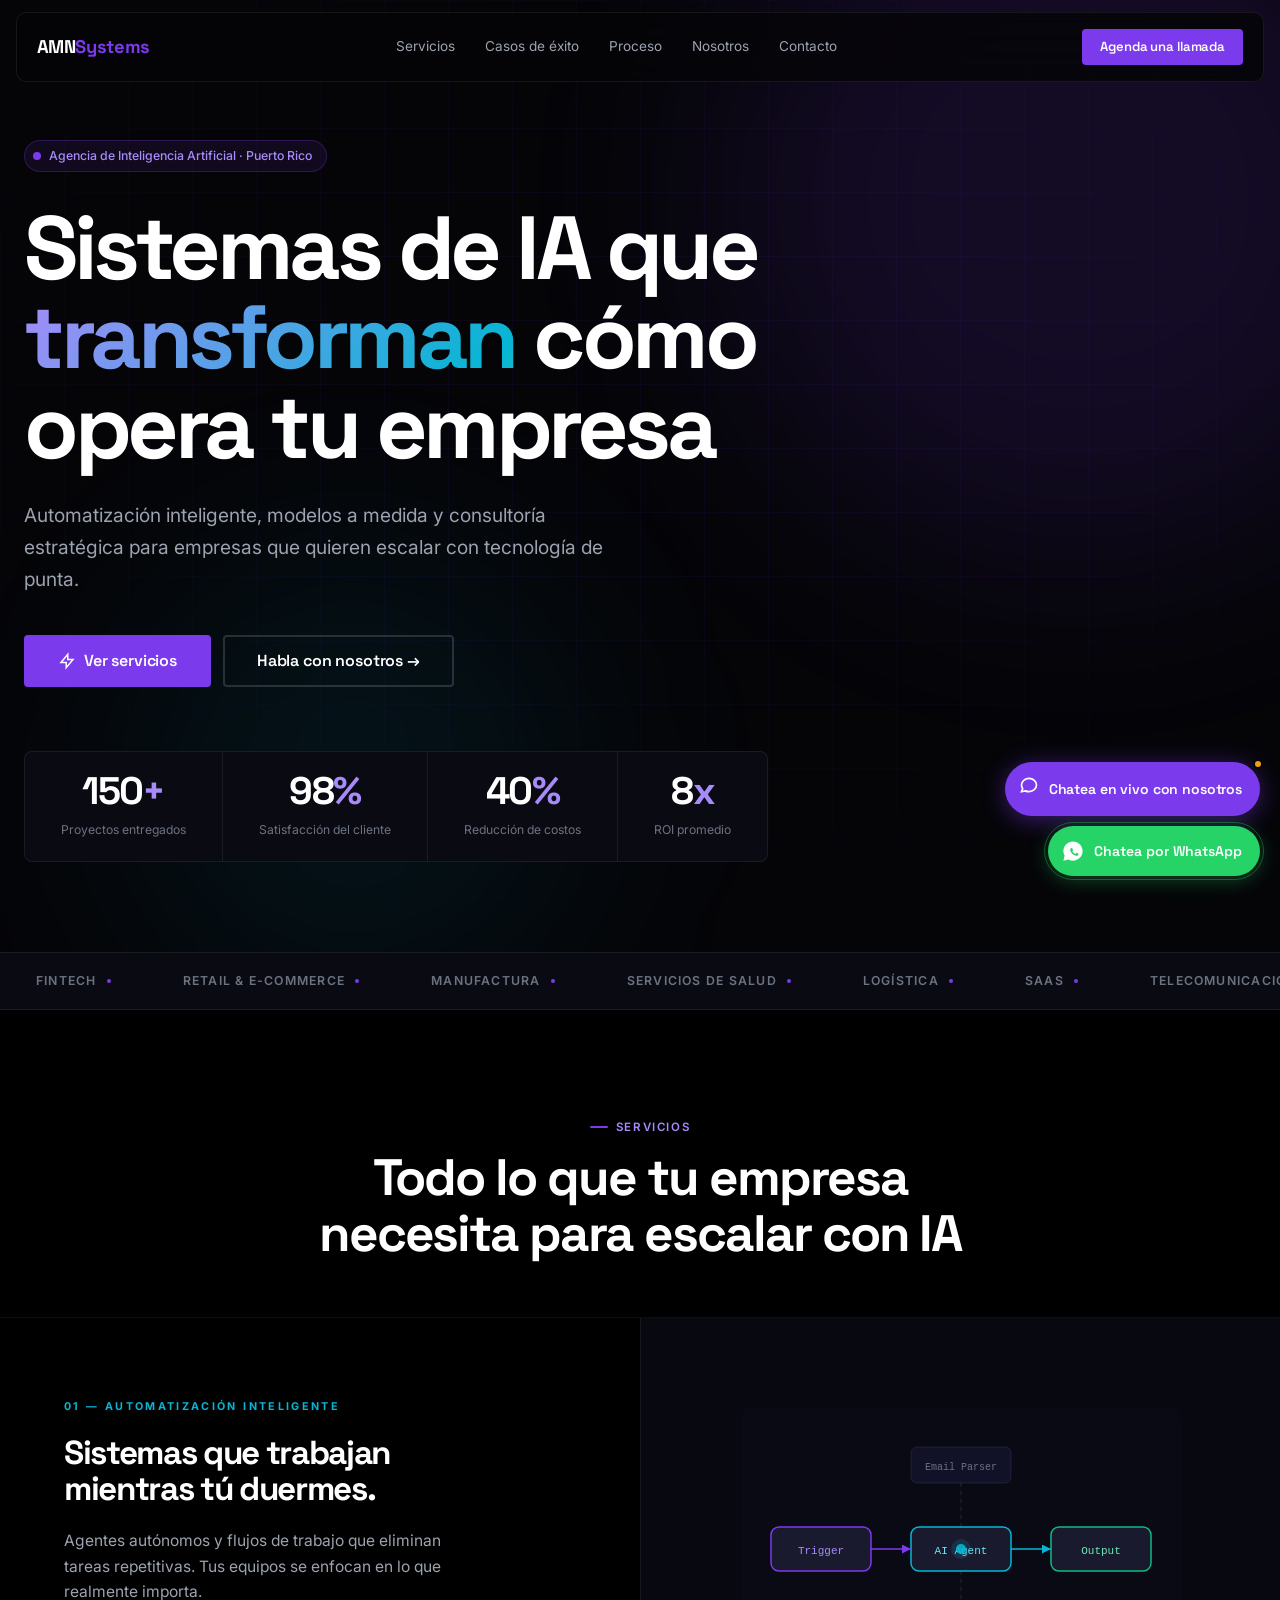
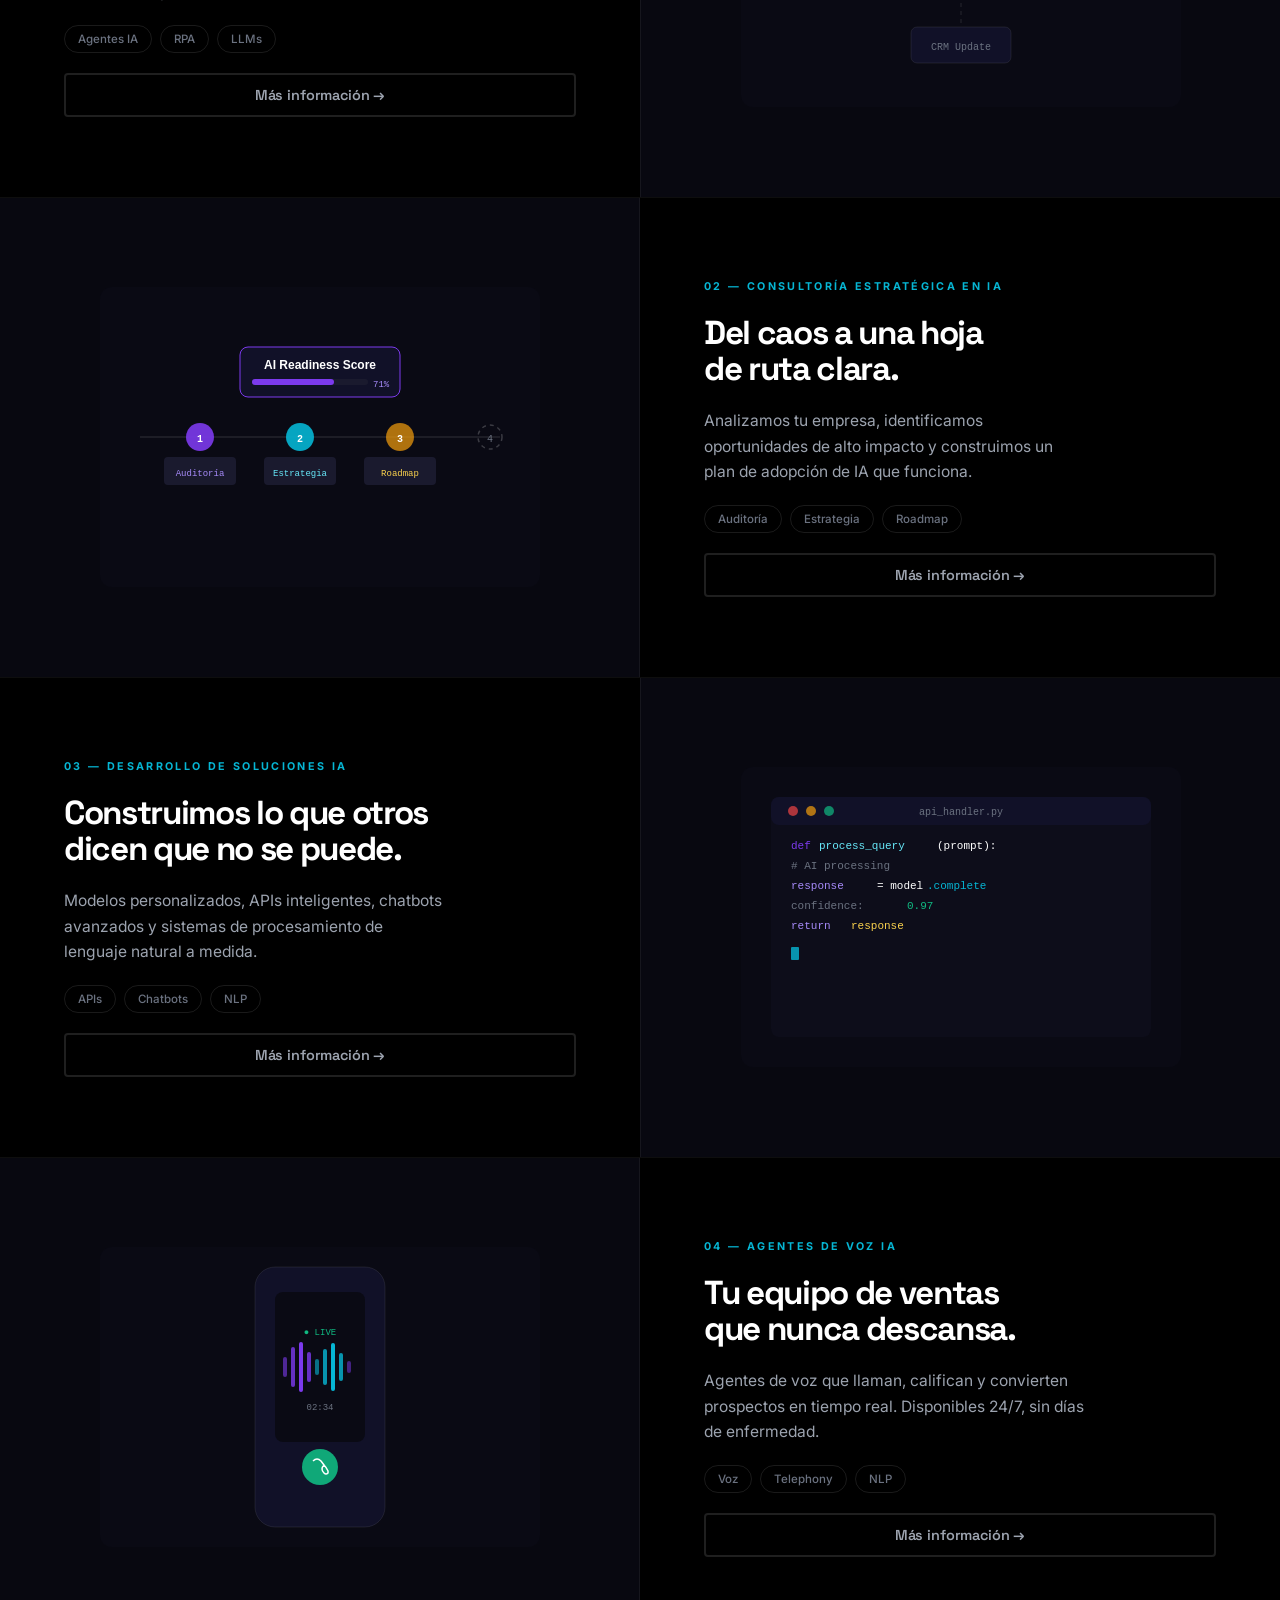
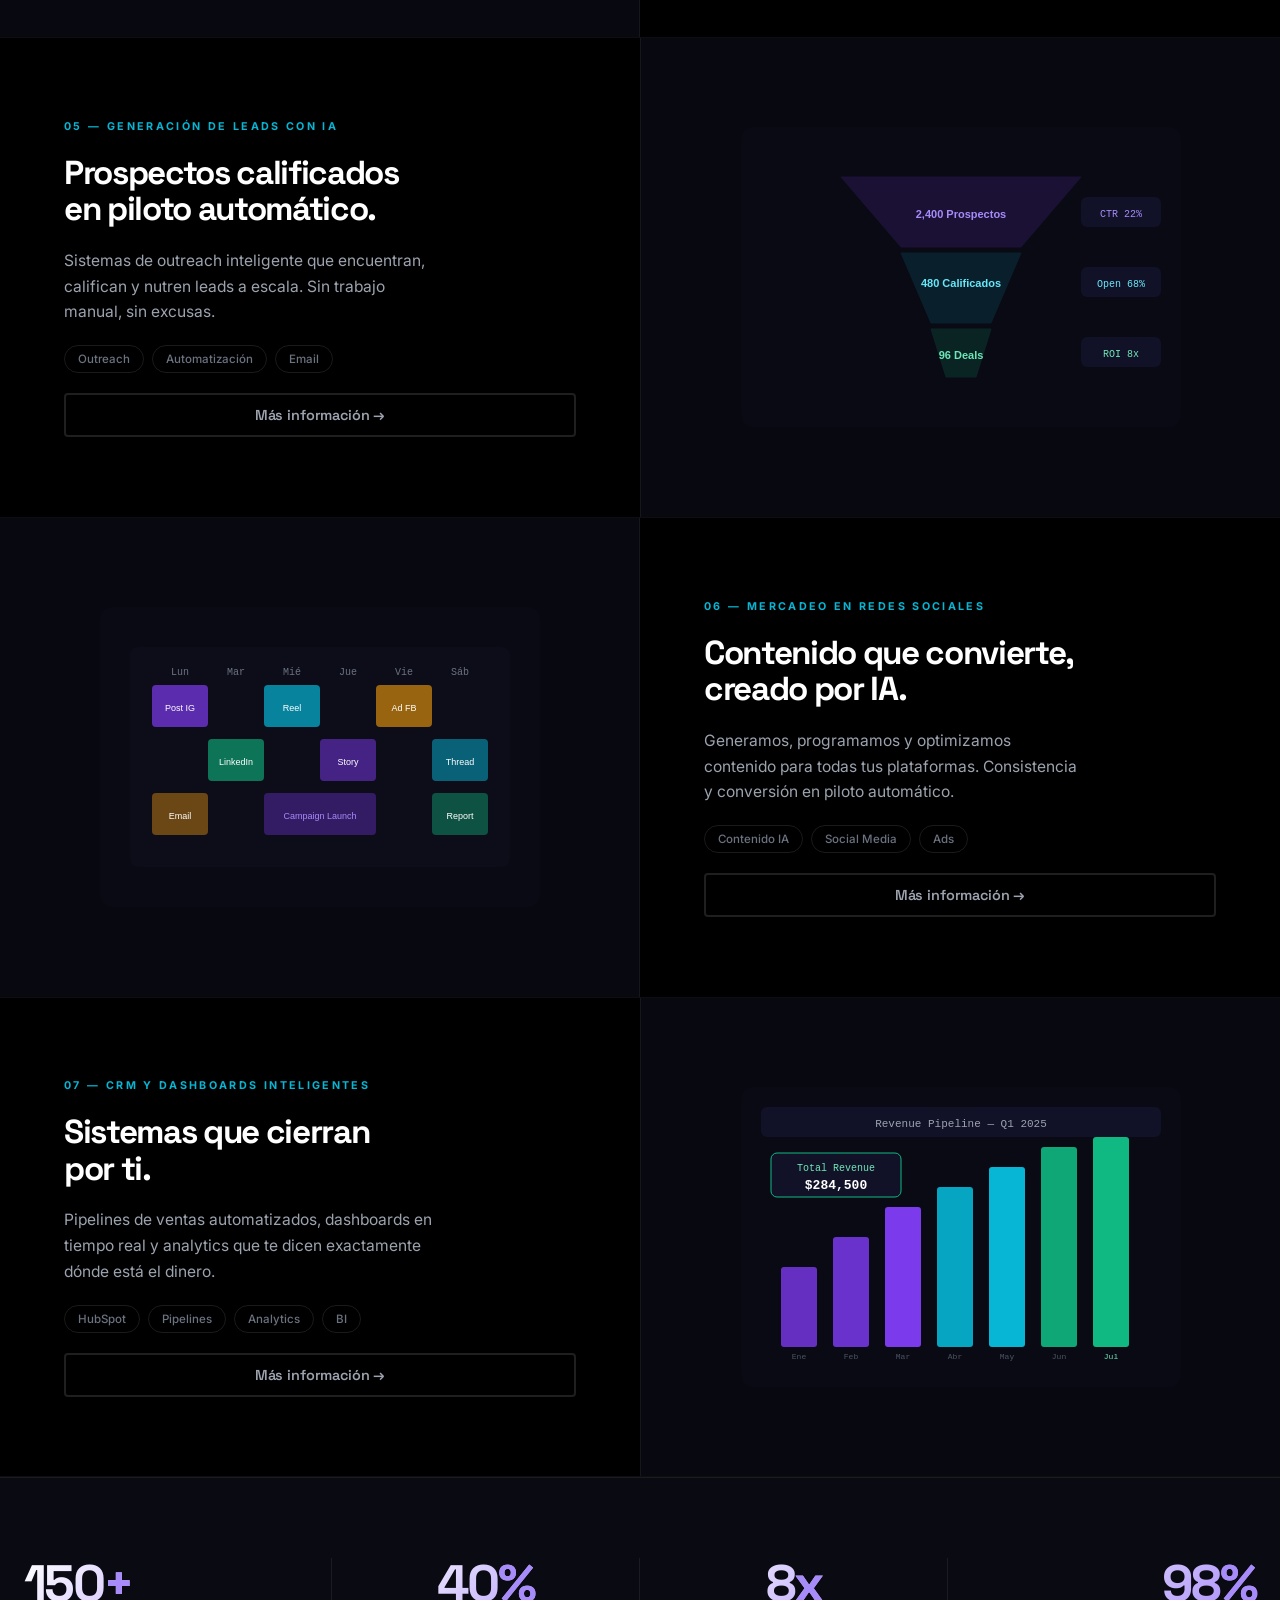
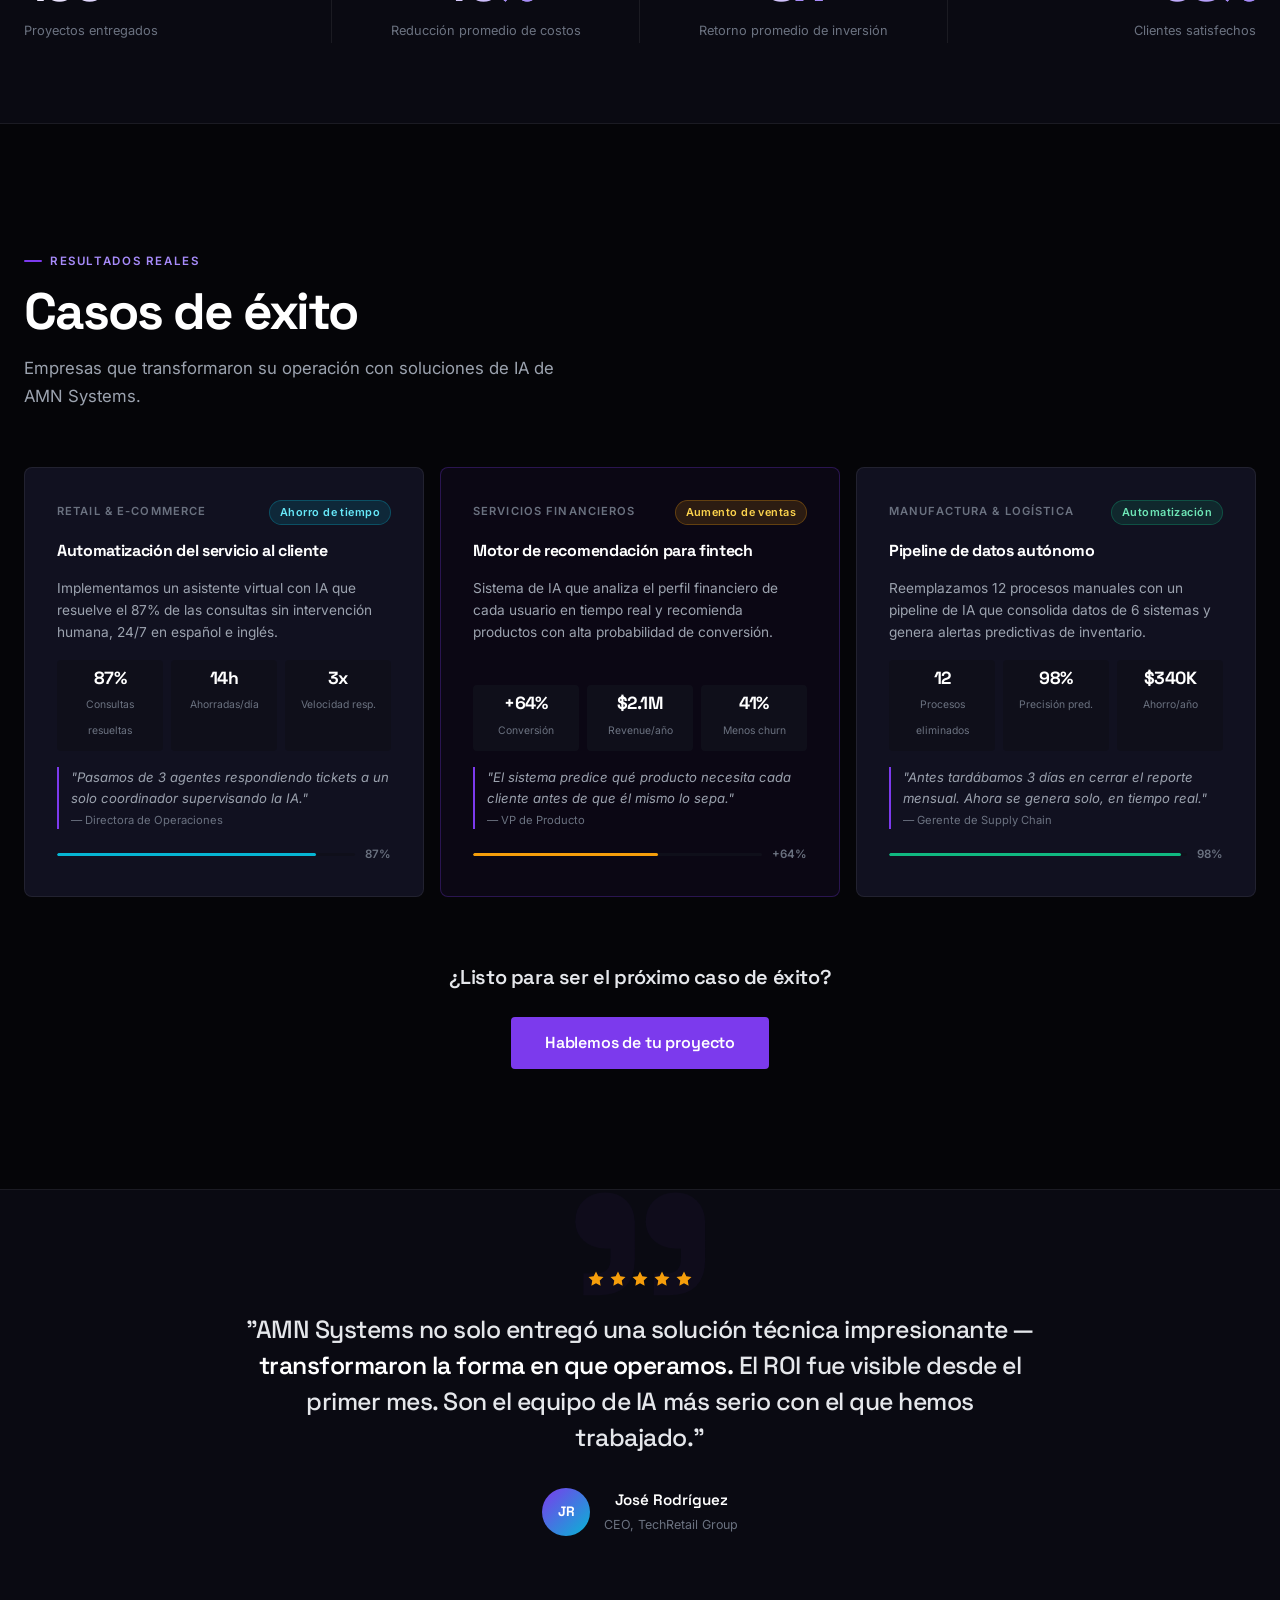
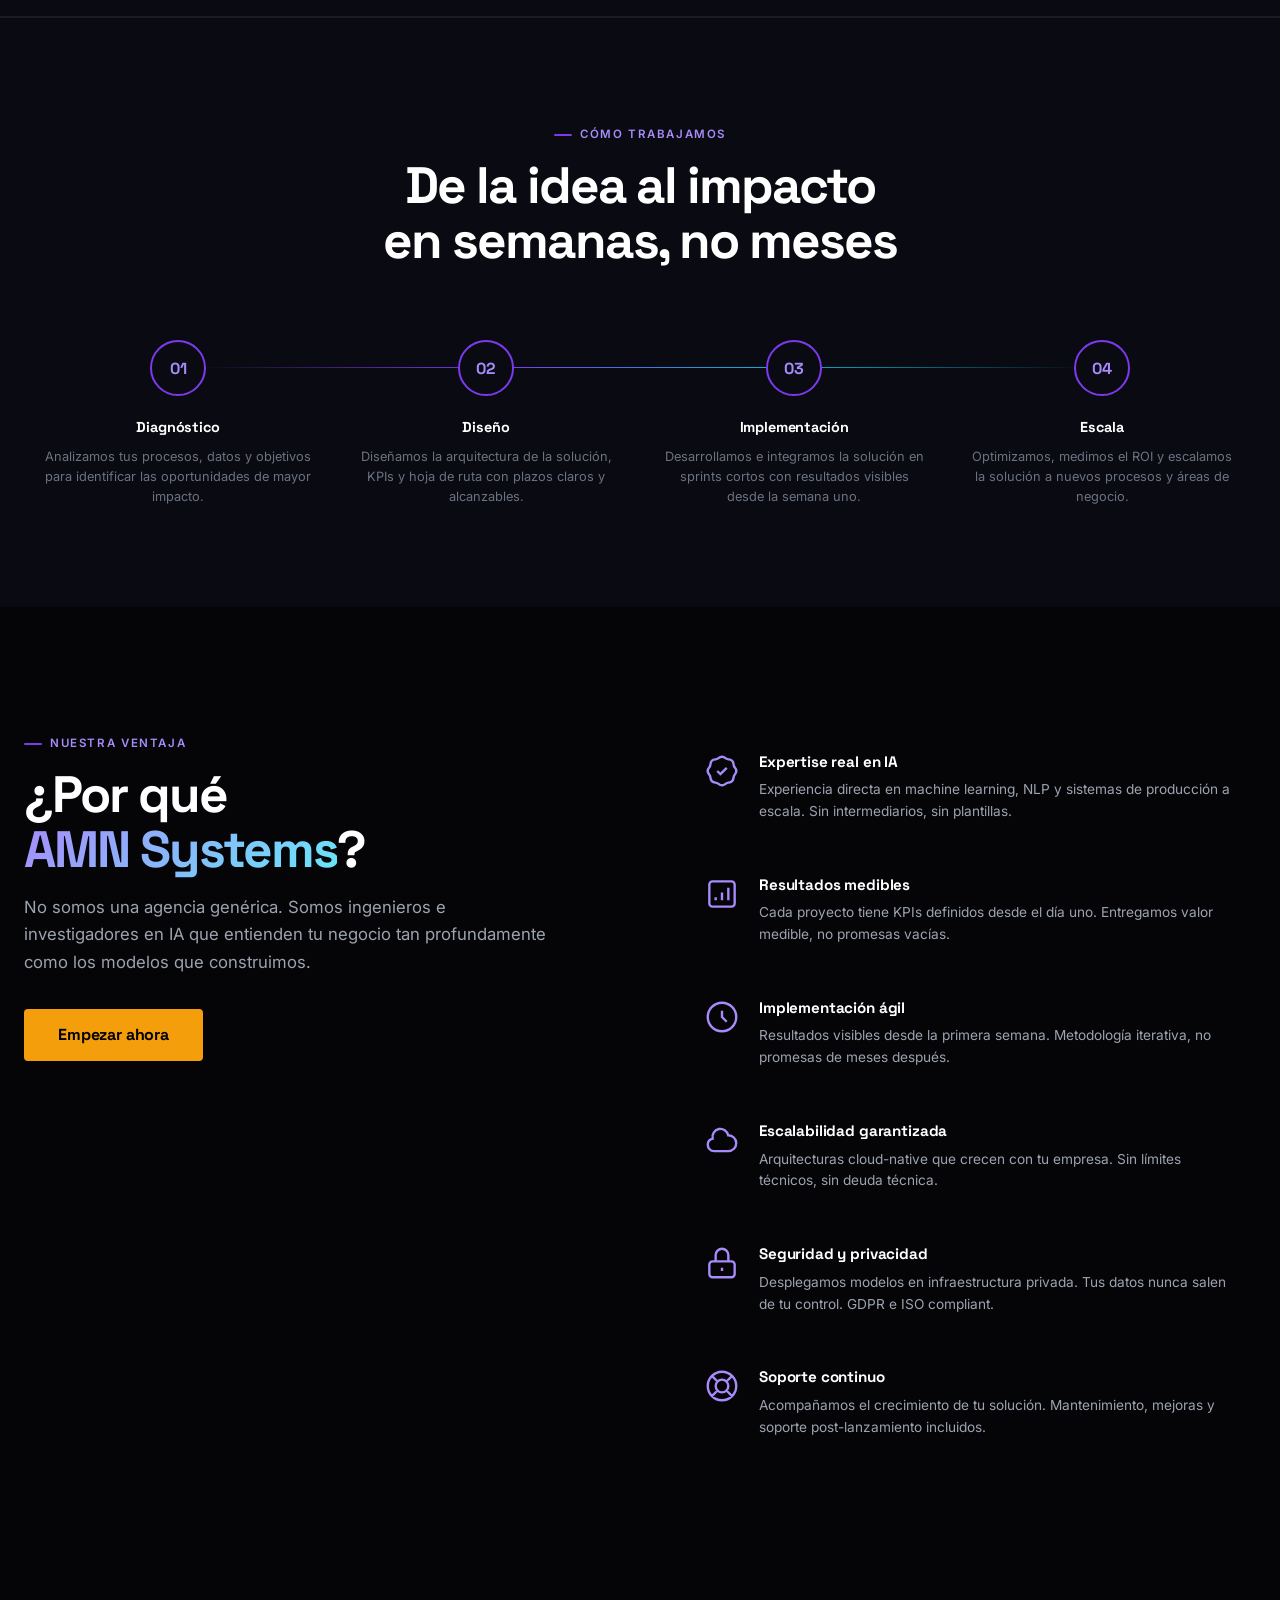
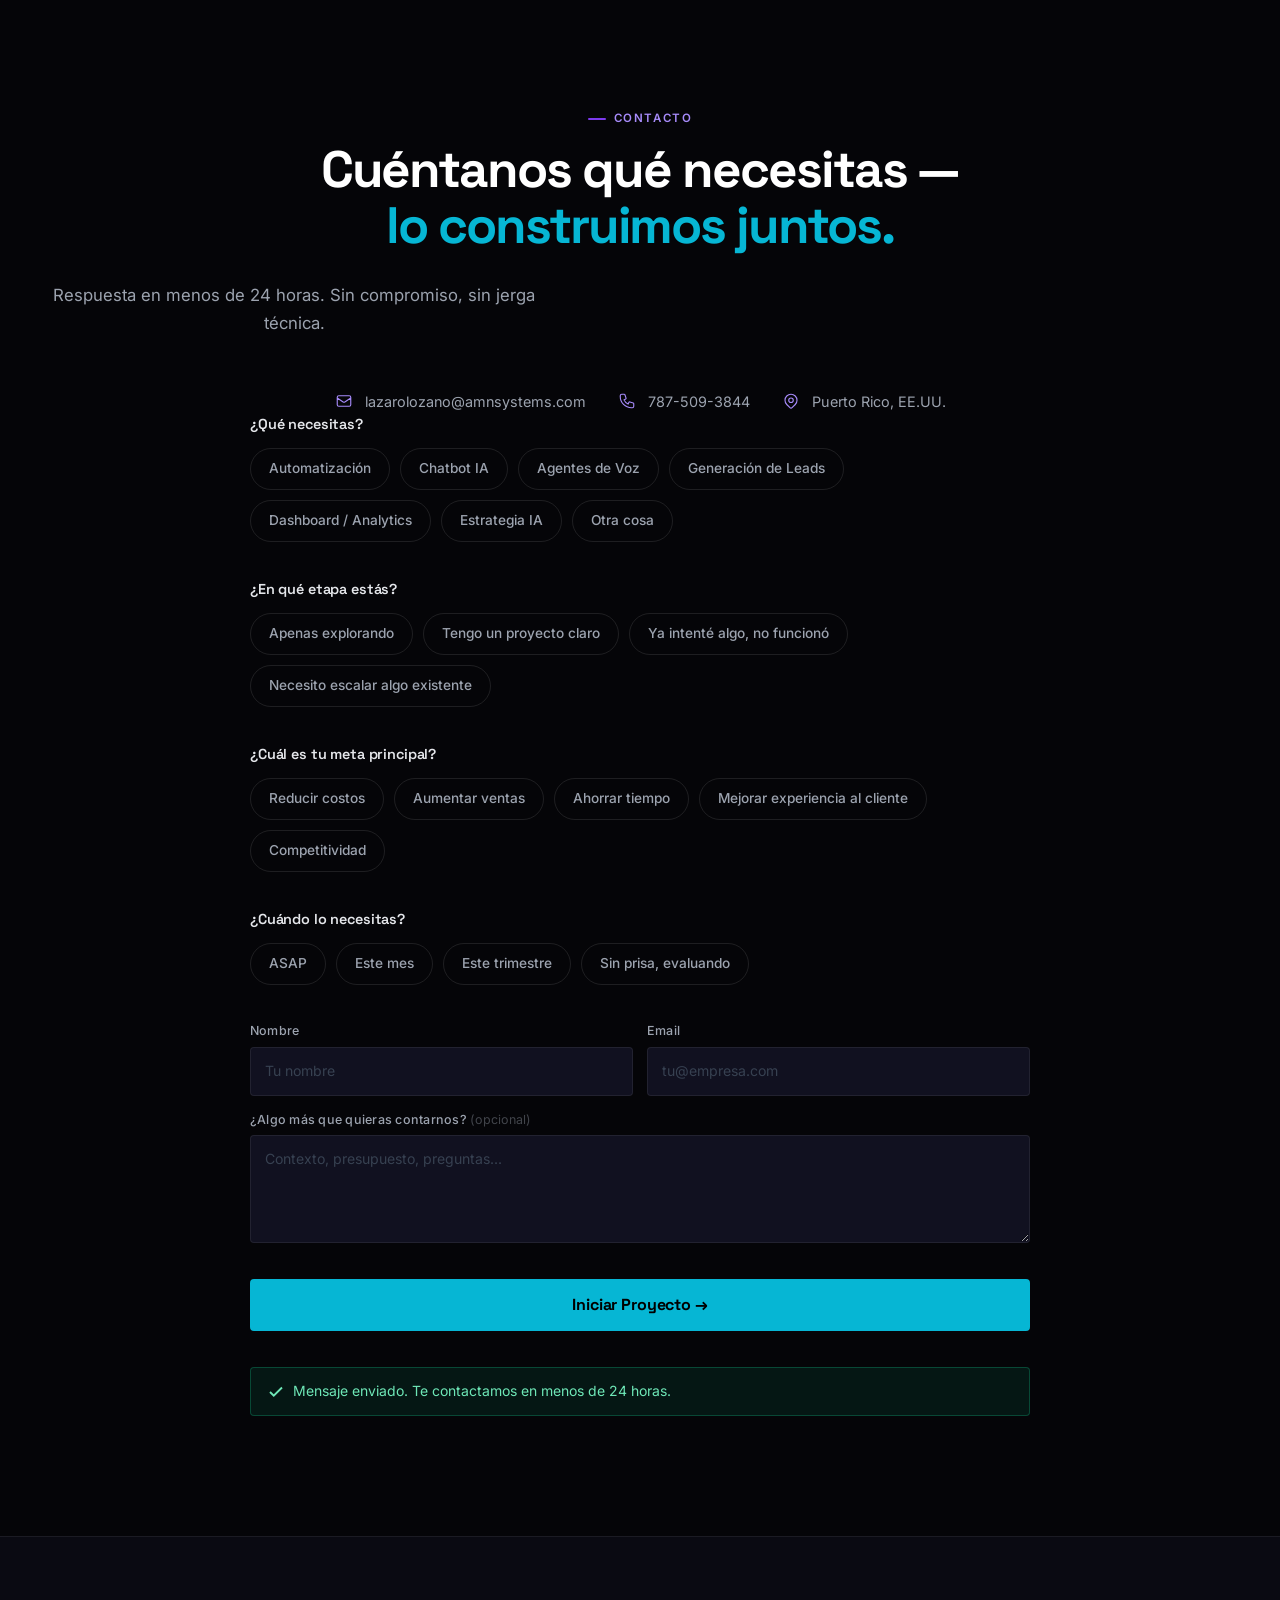
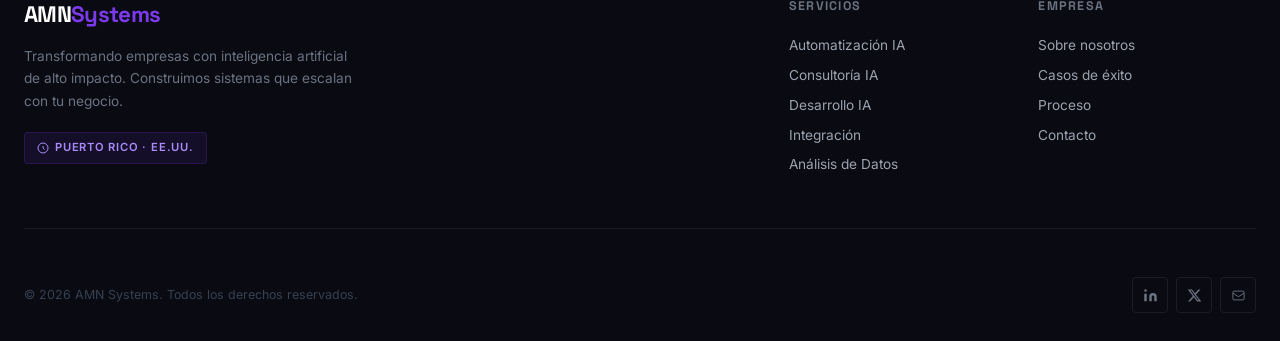
==== commit dacd7212: "Rediseño tarjetas servicios y formulario interactivo" ====
--- a/index.html
+++ b/index.html
@@ -115,110 +115,296 @@
 </div>
 
 <!-- ===== SERVICES ===== -->
-<section class="services section" id="servicios" aria-labelledby="services-title">
-  <div class="container">
-    <div class="services__header">
-      <div>
-        <div class="section-label">Servicios</div>
-        <h2 class="section-title" id="services-title">Soluciones de IA<br/>a medida</h2>
-      </div>
-      <p class="section-sub">Cada empresa es única. Construimos sistemas que se adaptan exactamente a tus objetivos y procesos de negocio.</p>
-    </div>
-
-    <div class="services__grid">
-
-      <div class="svc-card reveal">
-        <div class="svc-card__num">01</div>
-        <div class="svc-card__icon" aria-hidden="true">
-          <svg viewBox="0 0 24 24" fill="none" stroke="currentColor" stroke-width="1.5"><path d="M9 3H5a2 2 0 00-2 2v4m6-6h10a2 2 0 012 2v4M9 3v18m0 0h10a2 2 0 002-2v-4M9 21H5a2 2 0 01-2-2v-4m0 0h18"/></svg>
-        </div>
-        <h3>Automatización Inteligente</h3>
-        <p>Agentes autónomos y flujos de trabajo que eliminan tareas repetitivas. Tus equipos se enfocan en lo que importa.</p>
-        <ul>
-          <li>Agentes IA disponibles 24/7</li>
-          <li>Integración con tus sistemas actuales</li>
-          <li>RPA potenciado con LLMs</li>
-        </ul>
-        <a href="#contacto" class="svc-card__cta" aria-label="Saber más sobre Automatización Inteligente">Saber más →</a>
-      </div>
-
-      <div class="svc-card svc-card--featured reveal">
-        <div class="svc-card__badge">Más solicitado</div>
-        <div class="svc-card__icon" aria-hidden="true">
-          <svg viewBox="0 0 24 24" fill="none" stroke="currentColor" stroke-width="1.5"><path d="M9 12l2 2 4-4m5.618-4.016A11.955 11.955 0 0112 2.944a11.955 11.955 0 01-8.618 3.04A12.02 12.02 0 003 9c0 5.591 3.824 10.29 9 11.622 5.176-1.332 9-6.03 9-11.622 0-1.042-.133-2.052-.382-3.016z"/></svg>
-        </div>
-        <h3>Consultoría Estratégica en IA</h3>
-        <p>Analizamos tu empresa, identificamos oportunidades de alto impacto y diseñamos una hoja de ruta clara para adoptar IA.</p>
-        <ul>
-          <li>Auditoría de procesos y datos</li>
-          <li>Estrategia de adopción de IA</li>
-          <li>Capacitación de equipos</li>
-        </ul>
-        <a href="#contacto" class="svc-card__cta" aria-label="Saber más sobre Consultoría Estratégica">Saber más →</a>
-      </div>
-
-      <div class="svc-card reveal">
-        <div class="svc-card__num">03</div>
-        <div class="svc-card__icon" aria-hidden="true">
-          <svg viewBox="0 0 24 24" fill="none" stroke="currentColor" stroke-width="1.5"><path d="M10 20l4-16m4 4l4 4-4 4M6 16l-4-4 4-4"/></svg>
-        </div>
-        <h3>Desarrollo de Soluciones IA</h3>
-        <p>Modelos personalizados, APIs inteligentes, chatbots avanzados y sistemas de procesamiento de lenguaje natural.</p>
-        <ul>
-          <li>Modelos y fine-tuning custom</li>
-          <li>Chatbots y asistentes virtuales</li>
-          <li>Análisis predictivo y NLP</li>
-        </ul>
-        <a href="#contacto" class="svc-card__cta" aria-label="Saber más sobre Desarrollo de IA">Saber más →</a>
-      </div>
-
-      <div class="svc-card reveal">
-        <div class="svc-card__num">04</div>
-        <div class="svc-card__icon" aria-hidden="true">
-          <svg viewBox="0 0 24 24" fill="none" stroke="currentColor" stroke-width="1.5"><path d="M8 9l3 3-3 3m5 0h3M5 20h14a2 2 0 002-2V6a2 2 0 00-2-2H5a2 2 0 00-2 2v12a2 2 0 002 2z"/></svg>
-        </div>
-        <h3>Integración Empresarial</h3>
-        <p>Conectamos IA con tu ERP, CRM y plataformas existentes. Sin fricción, con total seguridad y cumplimiento normativo.</p>
-        <ul>
-          <li>APIs y webhooks a medida</li>
-          <li>Sincronización en tiempo real</li>
-          <li>Cumplimiento GDPR / ISO</li>
-        </ul>
-        <a href="#contacto" class="svc-card__cta" aria-label="Saber más sobre Integración">Saber más →</a>
-      </div>
-
-      <div class="svc-card reveal">
-        <div class="svc-card__num">05</div>
-        <div class="svc-card__icon" aria-hidden="true">
-          <svg viewBox="0 0 24 24" fill="none" stroke="currentColor" stroke-width="1.5"><path d="M9 19v-6a2 2 0 00-2-2H5a2 2 0 00-2 2v6a2 2 0 002 2h2a2 2 0 002-2zm0 0V9a2 2 0 012-2h2a2 2 0 012 2v10m-6 0a2 2 0 002 2h2a2 2 0 002-2m0 0V5a2 2 0 012-2h2a2 2 0 012 2v14a2 2 0 01-2 2h-2a2 2 0 01-2-2z"/></svg>
-        </div>
-        <h3>Análisis de Datos con IA</h3>
-        <p>Dashboards inteligentes, reportes automáticos y modelos predictivos que convierten datos en decisiones de negocio.</p>
-        <ul>
-          <li>Business Intelligence avanzado</li>
-          <li>Modelos de forecasting</li>
-          <li>Detección de anomalías</li>
-        </ul>
-        <a href="#contacto" class="svc-card__cta" aria-label="Saber más sobre Análisis de Datos">Saber más →</a>
-      </div>
-
-      <div class="svc-card reveal">
-        <div class="svc-card__num">06</div>
-        <div class="svc-card__icon" aria-hidden="true">
-          <svg viewBox="0 0 24 24" fill="none" stroke="currentColor" stroke-width="1.5"><path d="M13 10V3L4 14h7v7l9-11h-7z"/></svg>
-        </div>
-        <h3>IA Generativa para Empresas</h3>
-        <p>LLMs desplegados en infraestructura privada. Genera contenido, automatiza atención al cliente y acelera la innovación.</p>
-        <ul>
-          <li>LLMs en infraestructura privada</li>
-          <li>Generación de contenido a escala</li>
-          <li>Asistentes internos de empresa</li>
-        </ul>
-        <a href="#contacto" class="svc-card__cta" aria-label="Saber más sobre IA Generativa">Saber más →</a>
-      </div>
-
-    </div>
-  </div>
+<section class="showcase" id="servicios" aria-labelledby="showcase-title">
+  <div class="showcase__header">
+    <div class="section-label">Servicios</div>
+    <h2 class="section-title" id="showcase-title">Todo lo que tu empresa<br/>necesita para escalar con IA</h2>
+  </div>
+
+  <!-- 01 Automatización -->
+  <div class="showcase-item reveal">
+    <div class="showcase-item__text">
+      <div class="showcase-item__label">01 — Automatización Inteligente</div>
+      <h3>Sistemas que trabajan<br/>mientras tú duermes.</h3>
+      <p>Agentes autónomos y flujos de trabajo que eliminan tareas repetitivas. Tus equipos se enfocan en lo que realmente importa.</p>
+      <div class="showcase-item__tags">
+        <span>Agentes IA</span><span>RPA</span><span>LLMs</span>
+      </div>
+      <a href="#contacto" class="btn btn--ghost">Más información →</a>
+    </div>
+    <div class="showcase-item__visual" aria-hidden="true">
+      <svg class="mockup" viewBox="0 0 440 300" fill="none" xmlns="http://www.w3.org/2000/svg">
+        <rect width="440" height="300" rx="12" fill="#0a0a14"/>
+        <!-- Flow nodes -->
+        <rect x="30" y="120" width="100" height="44" rx="8" fill="#1a1a2e" stroke="#7C3AED" stroke-width="1.5"/>
+        <text x="80" y="147" text-anchor="middle" fill="#a78bfa" font-size="11" font-family="monospace">Trigger</text>
+        <rect x="170" y="120" width="100" height="44" rx="8" fill="#1a1a2e" stroke="#06B6D4" stroke-width="1.5"/>
+        <text x="220" y="147" text-anchor="middle" fill="#67e8f9" font-size="11" font-family="monospace">AI Agent</text>
+        <rect x="310" y="120" width="100" height="44" rx="8" fill="#1a1a2e" stroke="#10b981" stroke-width="1.5"/>
+        <text x="360" y="147" text-anchor="middle" fill="#6ee7b7" font-size="11" font-family="monospace">Output</text>
+        <!-- Arrows -->
+        <path d="M130 142 L170 142" stroke="#7C3AED" stroke-width="1.5" marker-end="url(#arr)"/>
+        <path d="M270 142 L310 142" stroke="#06B6D4" stroke-width="1.5" marker-end="url(#arr2)"/>
+        <defs>
+          <marker id="arr" markerWidth="6" markerHeight="6" refX="6" refY="3" orient="auto"><path d="M0 0 L6 3 L0 6Z" fill="#7C3AED"/></marker>
+          <marker id="arr2" markerWidth="6" markerHeight="6" refX="6" refY="3" orient="auto"><path d="M0 0 L6 3 L0 6Z" fill="#06B6D4"/></marker>
+        </defs>
+        <!-- Sub nodes -->
+        <rect x="170" y="40" width="100" height="36" rx="6" fill="#111128" stroke="rgba(255,255,255,0.08)"/>
+        <text x="220" y="63" text-anchor="middle" fill="#6b7280" font-size="10" font-family="monospace">Email Parser</text>
+        <rect x="170" y="220" width="100" height="36" rx="6" fill="#111128" stroke="rgba(255,255,255,0.08)"/>
+        <text x="220" y="243" text-anchor="middle" fill="#6b7280" font-size="10" font-family="monospace">CRM Update</text>
+        <path d="M220 120 L220 76" stroke="rgba(255,255,255,0.12)" stroke-width="1" stroke-dasharray="4"/>
+        <path d="M220 164 L220 220" stroke="rgba(255,255,255,0.12)" stroke-width="1" stroke-dasharray="4"/>
+        <!-- Pulse dot -->
+        <circle cx="220" cy="142" r="5" fill="#06B6D4" opacity="0.9"/>
+        <circle cx="220" cy="142" r="10" fill="#06B6D4" opacity="0.15"/>
+      </svg>
+    </div>
+  </div>
+
+  <!-- 02 Consultoría — rev -->
+  <div class="showcase-item showcase-item--rev reveal">
+    <div class="showcase-item__text">
+      <div class="showcase-item__label">02 — Consultoría Estratégica en IA</div>
+      <h3>Del caos a una hoja<br/>de ruta clara.</h3>
+      <p>Analizamos tu empresa, identificamos oportunidades de alto impacto y construimos un plan de adopción de IA que funciona.</p>
+      <div class="showcase-item__tags">
+        <span>Auditoría</span><span>Estrategia</span><span>Roadmap</span>
+      </div>
+      <a href="#contacto" class="btn btn--ghost">Más información →</a>
+    </div>
+    <div class="showcase-item__visual" aria-hidden="true">
+      <svg class="mockup" viewBox="0 0 440 300" fill="none" xmlns="http://www.w3.org/2000/svg">
+        <rect width="440" height="300" rx="12" fill="#0a0a14"/>
+        <!-- Roadmap timeline -->
+        <line x1="40" y1="150" x2="400" y2="150" stroke="rgba(255,255,255,0.08)" stroke-width="2"/>
+        <!-- Phase 1 -->
+        <circle cx="100" cy="150" r="14" fill="#7C3AED" opacity="0.9"/>
+        <text x="100" y="155" text-anchor="middle" fill="#fff" font-size="10" font-weight="700" font-family="monospace">1</text>
+        <rect x="64" y="170" width="72" height="28" rx="4" fill="#1a1a2e"/>
+        <text x="100" y="189" text-anchor="middle" fill="#a78bfa" font-size="9" font-family="monospace">Auditoría</text>
+        <!-- Phase 2 -->
+        <circle cx="200" cy="150" r="14" fill="#06B6D4" opacity="0.9"/>
+        <text x="200" y="155" text-anchor="middle" fill="#fff" font-size="10" font-weight="700" font-family="monospace">2</text>
+        <rect x="164" y="170" width="72" height="28" rx="4" fill="#1a1a2e"/>
+        <text x="200" y="189" text-anchor="middle" fill="#67e8f9" font-size="9" font-family="monospace">Estrategia</text>
+        <!-- Phase 3 -->
+        <circle cx="300" cy="150" r="14" fill="#F59E0B" opacity="0.7"/>
+        <text x="300" y="155" text-anchor="middle" fill="#fff" font-size="10" font-weight="700" font-family="monospace">3</text>
+        <rect x="264" y="170" width="72" height="28" rx="4" fill="#1a1a2e"/>
+        <text x="300" y="189" text-anchor="middle" fill="#fcd34d" font-size="9" font-family="monospace">Roadmap</text>
+        <!-- Phase 4 -->
+        <circle cx="390" cy="150" r="12" fill="none" stroke="rgba(255,255,255,0.2)" stroke-width="1.5" stroke-dasharray="4"/>
+        <text x="390" y="155" text-anchor="middle" fill="#6b7280" font-size="10" font-family="monospace">4</text>
+        <!-- Top label -->
+        <rect x="140" y="60" width="160" height="50" rx="8" fill="#111128" stroke="#7C3AED" stroke-width="1"/>
+        <text x="220" y="82" text-anchor="middle" fill="#fff" font-size="12" font-weight="600" font-family="sans-serif">AI Readiness Score</text>
+        <rect x="152" y="92" width="116" height="6" rx="3" fill="#1a1a2e"/>
+        <rect x="152" y="92" width="82" height="6" rx="3" fill="#7C3AED"/>
+        <text x="273" y="100" fill="#a78bfa" font-size="9" font-family="monospace">71%</text>
+      </svg>
+    </div>
+  </div>
+
+  <!-- 03 Desarrollo -->
+  <div class="showcase-item reveal">
+    <div class="showcase-item__text">
+      <div class="showcase-item__label">03 — Desarrollo de Soluciones IA</div>
+      <h3>Construimos lo que otros<br/>dicen que no se puede.</h3>
+      <p>Modelos personalizados, APIs inteligentes, chatbots avanzados y sistemas de procesamiento de lenguaje natural a medida.</p>
+      <div class="showcase-item__tags">
+        <span>APIs</span><span>Chatbots</span><span>NLP</span>
+      </div>
+      <a href="#contacto" class="btn btn--ghost">Más información →</a>
+    </div>
+    <div class="showcase-item__visual" aria-hidden="true">
+      <svg class="mockup" viewBox="0 0 440 300" fill="none" xmlns="http://www.w3.org/2000/svg">
+        <rect width="440" height="300" rx="12" fill="#0a0a14"/>
+        <!-- Code editor feel -->
+        <rect x="30" y="30" width="380" height="240" rx="8" fill="#0d0d1a"/>
+        <rect x="30" y="30" width="380" height="28" rx="8" fill="#111128"/>
+        <circle cx="52" cy="44" r="5" fill="#ef4444" opacity="0.7"/>
+        <circle cx="70" cy="44" r="5" fill="#F59E0B" opacity="0.7"/>
+        <circle cx="88" cy="44" r="5" fill="#10b981" opacity="0.7"/>
+        <text x="220" y="48" text-anchor="middle" fill="#6b7280" font-size="10" font-family="monospace">api_handler.py</text>
+        <!-- Code lines -->
+        <text x="50" y="82" fill="#7C3AED" font-size="11" font-family="monospace">def</text>
+        <text x="78" y="82" fill="#67e8f9" font-size="11" font-family="monospace">process_query</text>
+        <text x="196" y="82" fill="#fff" font-size="11" font-family="monospace">(prompt):</text>
+        <text x="50" y="102" fill="#6b7280" font-size="11" font-family="monospace">    # AI processing</text>
+        <text x="50" y="122" fill="#a78bfa" font-size="11" font-family="monospace">    response</text>
+        <text x="136" y="122" fill="#fff" font-size="11" font-family="monospace"> = model</text>
+        <text x="186" y="122" fill="#06B6D4" font-size="11" font-family="monospace">.complete</text>
+        <text x="50" y="142" fill="#6b7280" font-size="11" font-family="monospace">    confidence: </text>
+        <text x="166" y="142" fill="#10b981" font-size="11" font-family="monospace">0.97</text>
+        <text x="50" y="162" fill="#a78bfa" font-size="11" font-family="monospace">    return</text>
+        <text x="110" y="162" fill="#fcd34d" font-size="11" font-family="monospace"> response</text>
+        <!-- Cursor blink -->
+        <rect x="50" y="180" width="8" height="13" rx="1" fill="#06B6D4" opacity="0.8"/>
+      </svg>
+    </div>
+  </div>
+
+  <!-- 04 Agentes de Voz — rev -->
+  <div class="showcase-item showcase-item--rev reveal">
+    <div class="showcase-item__text">
+      <div class="showcase-item__label">04 — Agentes de Voz IA</div>
+      <h3>Tu equipo de ventas<br/>que nunca descansa.</h3>
+      <p>Agentes de voz que llaman, califican y convierten prospectos en tiempo real. Disponibles 24/7, sin días de enfermedad.</p>
+      <div class="showcase-item__tags">
+        <span>Voz</span><span>Telephony</span><span>NLP</span>
+      </div>
+      <a href="#contacto" class="btn btn--ghost">Más información →</a>
+    </div>
+    <div class="showcase-item__visual" aria-hidden="true">
+      <svg class="mockup" viewBox="0 0 440 300" fill="none" xmlns="http://www.w3.org/2000/svg">
+        <rect width="440" height="300" rx="12" fill="#0a0a14"/>
+        <!-- Phone UI -->
+        <rect x="155" y="20" width="130" height="260" rx="20" fill="#111128" stroke="rgba(255,255,255,0.08)" stroke-width="1"/>
+        <rect x="175" y="45" width="90" height="150" rx="8" fill="#0a0a14"/>
+        <!-- Waveform -->
+        <rect x="183" y="110" width="4" height="20" rx="2" fill="#7C3AED" opacity="0.6"/>
+        <rect x="191" y="100" width="4" height="40" rx="2" fill="#7C3AED" opacity="0.8"/>
+        <rect x="199" y="95" width="4" height="50" rx="2" fill="#7C3AED"/>
+        <rect x="207" y="105" width="4" height="30" rx="2" fill="#7C3AED" opacity="0.8"/>
+        <rect x="215" y="112" width="4" height="16" rx="2" fill="#06B6D4" opacity="0.6"/>
+        <rect x="223" y="102" width="4" height="36" rx="2" fill="#06B6D4" opacity="0.8"/>
+        <rect x="231" y="96" width="4" height="48" rx="2" fill="#06B6D4"/>
+        <rect x="239" y="106" width="4" height="28" rx="2" fill="#06B6D4" opacity="0.8"/>
+        <rect x="247" y="114" width="4" height="12" rx="2" fill="#7C3AED" opacity="0.5"/>
+        <!-- Status -->
+        <text x="220" y="88" text-anchor="middle" fill="#10b981" font-size="9" font-family="monospace">● LIVE</text>
+        <text x="220" y="163" text-anchor="middle" fill="#6b7280" font-size="9" font-family="monospace">02:34</text>
+        <!-- Call button -->
+        <circle cx="220" cy="220" r="18" fill="#10b981" opacity="0.9"/>
+        <path d="M213 214 C213 214 215 212 217 212 C219 212 221 214 221 214 L224 218 C224 218 222 220 222 222 C222 224 224 226 224 226 C226 228 228 226 228 226 L228 224 C228 224 226 220 224 218" stroke="#fff" stroke-width="1.5" fill="none"/>
+      </svg>
+    </div>
+  </div>
+
+  <!-- 05 Leads -->
+  <div class="showcase-item reveal">
+    <div class="showcase-item__text">
+      <div class="showcase-item__label">05 — Generación de Leads con IA</div>
+      <h3>Prospectos calificados<br/>en piloto automático.</h3>
+      <p>Sistemas de outreach inteligente que encuentran, califican y nutren leads a escala. Sin trabajo manual, sin excusas.</p>
+      <div class="showcase-item__tags">
+        <span>Outreach</span><span>Automatización</span><span>Email</span>
+      </div>
+      <a href="#contacto" class="btn btn--ghost">Más información →</a>
+    </div>
+    <div class="showcase-item__visual" aria-hidden="true">
+      <svg class="mockup" viewBox="0 0 440 300" fill="none" xmlns="http://www.w3.org/2000/svg">
+        <rect width="440" height="300" rx="12" fill="#0a0a14"/>
+        <!-- Funnel -->
+        <path d="M100 50 L340 50 L280 120 L160 120 Z" fill="#7C3AED" opacity="0.15" stroke="#7C3AED" stroke-width="1"/>
+        <path d="M160 126 L280 126 L250 196 L190 196 Z" fill="#06B6D4" opacity="0.12" stroke="#06B6D4" stroke-width="1"/>
+        <path d="M190 202 L250 202 L235 250 L205 250 Z" fill="#10b981" opacity="0.15" stroke="#10b981" stroke-width="1"/>
+        <!-- Labels -->
+        <text x="220" y="91" text-anchor="middle" fill="#a78bfa" font-size="11" font-weight="600" font-family="sans-serif">2,400 Prospectos</text>
+        <text x="220" y="160" text-anchor="middle" fill="#67e8f9" font-size="11" font-weight="600" font-family="sans-serif">480 Calificados</text>
+        <text x="220" y="232" text-anchor="middle" fill="#6ee7b7" font-size="11" font-weight="600" font-family="sans-serif">96 Deals</text>
+        <!-- Side stats -->
+        <rect x="340" y="70" width="80" height="30" rx="6" fill="#111128"/>
+        <text x="380" y="90" text-anchor="middle" fill="#a78bfa" font-size="10" font-family="monospace">CTR 22%</text>
+        <rect x="340" y="140" width="80" height="30" rx="6" fill="#111128"/>
+        <text x="380" y="160" text-anchor="middle" fill="#67e8f9" font-size="10" font-family="monospace">Open 68%</text>
+        <rect x="340" y="210" width="80" height="30" rx="6" fill="#111128"/>
+        <text x="380" y="230" text-anchor="middle" fill="#6ee7b7" font-size="10" font-family="monospace">ROI 8x</text>
+      </svg>
+    </div>
+  </div>
+
+  <!-- 06 Social — rev -->
+  <div class="showcase-item showcase-item--rev reveal">
+    <div class="showcase-item__text">
+      <div class="showcase-item__label">06 — Mercadeo en Redes Sociales</div>
+      <h3>Contenido que convierte,<br/>creado por IA.</h3>
+      <p>Generamos, programamos y optimizamos contenido para todas tus plataformas. Consistencia y conversión en piloto automático.</p>
+      <div class="showcase-item__tags">
+        <span>Contenido IA</span><span>Social Media</span><span>Ads</span>
+      </div>
+      <a href="#contacto" class="btn btn--ghost">Más información →</a>
+    </div>
+    <div class="showcase-item__visual" aria-hidden="true">
+      <svg class="mockup" viewBox="0 0 440 300" fill="none" xmlns="http://www.w3.org/2000/svg">
+        <rect width="440" height="300" rx="12" fill="#0a0a14"/>
+        <!-- Calendar grid -->
+        <rect x="30" y="40" width="380" height="220" rx="8" fill="#0d0d1a"/>
+        <!-- Header row -->
+        <text x="80" y="68" text-anchor="middle" fill="#6b7280" font-size="10" font-family="monospace">Lun</text>
+        <text x="136" y="68" text-anchor="middle" fill="#6b7280" font-size="10" font-family="monospace">Mar</text>
+        <text x="192" y="68" text-anchor="middle" fill="#6b7280" font-size="10" font-family="monospace">Mié</text>
+        <text x="248" y="68" text-anchor="middle" fill="#6b7280" font-size="10" font-family="monospace">Jue</text>
+        <text x="304" y="68" text-anchor="middle" fill="#6b7280" font-size="10" font-family="monospace">Vie</text>
+        <text x="360" y="68" text-anchor="middle" fill="#6b7280" font-size="10" font-family="monospace">Sáb</text>
+        <!-- Content blocks row 1 -->
+        <rect x="52" y="78" width="56" height="42" rx="4" fill="#7C3AED" opacity="0.7"/>
+        <text x="80" y="104" text-anchor="middle" fill="#fff" font-size="9" font-family="sans-serif">Post IG</text>
+        <rect x="164" y="78" width="56" height="42" rx="4" fill="#06B6D4" opacity="0.7"/>
+        <text x="192" y="104" text-anchor="middle" fill="#fff" font-size="9" font-family="sans-serif">Reel</text>
+        <rect x="276" y="78" width="56" height="42" rx="4" fill="#F59E0B" opacity="0.6"/>
+        <text x="304" y="104" text-anchor="middle" fill="#fff" font-size="9" font-family="sans-serif">Ad FB</text>
+        <!-- Row 2 -->
+        <rect x="108" y="132" width="56" height="42" rx="4" fill="#10b981" opacity="0.6"/>
+        <text x="136" y="158" text-anchor="middle" fill="#fff" font-size="9" font-family="sans-serif">LinkedIn</text>
+        <rect x="220" y="132" width="56" height="42" rx="4" fill="#7C3AED" opacity="0.5"/>
+        <text x="248" y="158" text-anchor="middle" fill="#fff" font-size="9" font-family="sans-serif">Story</text>
+        <rect x="332" y="132" width="56" height="42" rx="4" fill="#06B6D4" opacity="0.5"/>
+        <text x="360" y="158" text-anchor="middle" fill="#fff" font-size="9" font-family="sans-serif">Thread</text>
+        <!-- Row 3 -->
+        <rect x="52" y="186" width="56" height="42" rx="4" fill="#F59E0B" opacity="0.4"/>
+        <text x="80" y="212" text-anchor="middle" fill="#fff" font-size="9" font-family="sans-serif">Email</text>
+        <rect x="164" y="186" width="112" height="42" rx="4" fill="#7C3AED" opacity="0.35"/>
+        <text x="220" y="212" text-anchor="middle" fill="#a78bfa" font-size="9" font-family="sans-serif">Campaign Launch</text>
+        <rect x="332" y="186" width="56" height="42" rx="4" fill="#10b981" opacity="0.4"/>
+        <text x="360" y="212" text-anchor="middle" fill="#fff" font-size="9" font-family="sans-serif">Report</text>
+      </svg>
+    </div>
+  </div>
+
+  <!-- 07 CRM -->
+  <div class="showcase-item reveal">
+    <div class="showcase-item__text">
+      <div class="showcase-item__label">07 — CRM y Dashboards Inteligentes</div>
+      <h3>Sistemas que cierran<br/>por ti.</h3>
+      <p>Pipelines de ventas automatizados, dashboards en tiempo real y analytics que te dicen exactamente dónde está el dinero.</p>
+      <div class="showcase-item__tags">
+        <span>HubSpot</span><span>Pipelines</span><span>Analytics</span><span>BI</span>
+      </div>
+      <a href="#contacto" class="btn btn--ghost">Más información →</a>
+    </div>
+    <div class="showcase-item__visual" aria-hidden="true">
+      <svg class="mockup" viewBox="0 0 440 300" fill="none" xmlns="http://www.w3.org/2000/svg">
+        <rect width="440" height="300" rx="12" fill="#0a0a14"/>
+        <!-- Dashboard header -->
+        <rect x="20" y="20" width="400" height="30" rx="6" fill="#111128"/>
+        <text x="220" y="40" text-anchor="middle" fill="#9ca3af" font-size="11" font-family="monospace">Revenue Pipeline — Q1 2025</text>
+        <!-- Bar chart -->
+        <rect x="40" y="180" width="36" height="80" rx="3" fill="#7C3AED" opacity="0.8"/>
+        <rect x="92" y="150" width="36" height="110" rx="3" fill="#7C3AED" opacity="0.85"/>
+        <rect x="144" y="120" width="36" height="140" rx="3" fill="#7C3AED"/>
+        <rect x="196" y="100" width="36" height="160" rx="3" fill="#06B6D4" opacity="0.9"/>
+        <rect x="248" y="80" width="36" height="180" rx="3" fill="#06B6D4"/>
+        <rect x="300" y="60" width="36" height="200" rx="3" fill="#10b981" opacity="0.9"/>
+        <rect x="352" y="50" width="36" height="210" rx="3" fill="#10b981"/>
+        <!-- X labels -->
+        <text x="58" y="272" text-anchor="middle" fill="#4b5563" font-size="8" font-family="monospace">Ene</text>
+        <text x="110" y="272" text-anchor="middle" fill="#4b5563" font-size="8" font-family="monospace">Feb</text>
+        <text x="162" y="272" text-anchor="middle" fill="#4b5563" font-size="8" font-family="monospace">Mar</text>
+        <text x="214" y="272" text-anchor="middle" fill="#4b5563" font-size="8" font-family="monospace">Abr</text>
+        <text x="266" y="272" text-anchor="middle" fill="#4b5563" font-size="8" font-family="monospace">May</text>
+        <text x="318" y="272" text-anchor="middle" fill="#4b5563" font-size="8" font-family="monospace">Jun</text>
+        <text x="370" y="272" text-anchor="middle" fill="#6ee7b7" font-size="8" font-family="monospace">Jul</text>
+        <!-- KPI box -->
+        <rect x="30" y="66" width="130" height="44" rx="6" fill="#111128" stroke="#10b981" stroke-width="1"/>
+        <text x="95" y="84" text-anchor="middle" fill="#6ee7b7" font-size="10" font-family="monospace">Total Revenue</text>
+        <text x="95" y="102" text-anchor="middle" fill="#fff" font-size="13" font-weight="700" font-family="monospace">$284,500</text>
+      </svg>
+    </div>
+  </div>
+
 </section>
 
 <!-- ===== METRICS ===== -->
@@ -460,71 +646,97 @@
 <!-- ===== CONTACT ===== -->
 <section class="contact section" id="contacto" aria-labelledby="contact-title">
   <div class="container">
-    <div class="contact__inner">
-      <div class="contact__left reveal">
-        <div class="section-label">Contacto</div>
-        <h2 class="section-title" id="contact-title">Empecemos a construir<br/><span class="text-gradient">tu futuro con IA</span></h2>
-        <p class="section-sub">Cuéntanos sobre tu proyecto. Te respondemos en menos de 24 horas con un plan de acción personalizado.</p>
-        <div class="contact__details">
-          <div class="contact__detail">
-            <svg viewBox="0 0 24 24" fill="none" stroke="currentColor" stroke-width="1.5" aria-hidden="true"><path d="M3 8l7.89 5.26a2 2 0 002.22 0L21 8M5 19h14a2 2 0 002-2V7a2 2 0 00-2-2H5a2 2 0 00-2 2v10a2 2 0 002 2z"/></svg>
-            <a href="mailto:lazarolozano@amnsystems.com">lazarolozano@amnsystems.com</a>
-          </div>
-          <div class="contact__detail">
-            <svg viewBox="0 0 24 24" fill="none" stroke="currentColor" stroke-width="1.5" aria-hidden="true"><path d="M3 5a2 2 0 012-2h3.28a1 1 0 01.948.684l1.498 4.493a1 1 0 01-.502 1.21l-2.257 1.13a11.042 11.042 0 005.516 5.516l1.13-2.257a1 1 0 011.21-.502l4.493 1.498a1 1 0 01.684.949V19a2 2 0 01-2 2h-1C9.716 21 3 14.284 3 6V5z"/></svg>
-            <a href="tel:+17875093844">787-509-3844</a>
-          </div>
-          <div class="contact__detail">
-            <svg viewBox="0 0 24 24" fill="none" stroke="currentColor" stroke-width="1.5" aria-hidden="true"><path d="M17.657 16.657L13.414 20.9a1.998 1.998 0 01-2.827 0l-4.244-4.243a8 8 0 1111.314 0z"/><path d="M15 11a3 3 0 11-6 0 3 3 0 016 0z"/></svg>
-            <span>Puerto Rico, EE.UU.</span>
-          </div>
-        </div>
-      </div>
-
-      <div class="contact__right reveal">
-        <form class="form" id="contactForm" novalidate>
-          <div class="form__row">
-            <div class="form__field">
-              <label for="nombre">Nombre <span aria-hidden="true">*</span></label>
-              <input type="text" id="nombre" name="nombre" placeholder="Tu nombre" required autocomplete="given-name" />
-            </div>
-            <div class="form__field">
-              <label for="empresa">Empresa</label>
-              <input type="text" id="empresa" name="empresa" placeholder="Tu empresa" autocomplete="organization" />
-            </div>
-          </div>
-          <div class="form__field">
-            <label for="email">Email <span aria-hidden="true">*</span></label>
-            <input type="email" id="email" name="email" placeholder="tu@empresa.com" required autocomplete="email" inputmode="email" />
-          </div>
-          <div class="form__field">
-            <label for="servicio">Servicio de interés</label>
-            <select id="servicio" name="servicio">
-              <option value="">Selecciona un servicio</option>
-              <option>Automatización Inteligente</option>
-              <option>Consultoría en IA</option>
-              <option>Desarrollo de Soluciones IA</option>
-              <option>Integración Empresarial</option>
-              <option>Análisis de Datos con IA</option>
-              <option>IA Generativa para Empresas</option>
-              <option>Otro</option>
-            </select>
-          </div>
-          <div class="form__field">
-            <label for="mensaje">¿En qué podemos ayudarte? <span aria-hidden="true">*</span></label>
-            <textarea id="mensaje" name="mensaje" rows="4" placeholder="Cuéntanos sobre tu proyecto y objetivos..." required></textarea>
-          </div>
-          <button type="submit" class="btn btn--gold btn--full btn--lg" id="submitBtn">
-            <span id="btnText">Enviar mensaje</span>
-            <span id="btnLoader" hidden aria-hidden="true"><span class="btn-spinner"></span></span>
-          </button>
-          <p id="formSuccess" class="form__success" hidden role="status" aria-live="polite">
-            <svg viewBox="0 0 24 24" fill="none" stroke="currentColor" stroke-width="2.5" width="18" height="18" aria-hidden="true"><path d="M20 6L9 17l-5-5"/></svg>
-            Mensaje enviado. Te contactamos en menos de 24 horas.
-          </p>
-        </form>
-      </div>
-    </div>
+    <div class="contact__head reveal">
+      <div class="section-label">Contacto</div>
+      <h2 class="section-title" id="contact-title">Cuéntanos qué necesitas —<br/><span class="electric">lo construimos juntos.</span></h2>
+      <p class="section-sub">Respuesta en menos de 24 horas. Sin compromiso, sin jerga técnica.</p>
+    </div>
+    <div class="contact__meta reveal">
+      <div class="contact__detail">
+        <svg viewBox="0 0 24 24" fill="none" stroke="currentColor" stroke-width="1.5" aria-hidden="true"><path d="M3 8l7.89 5.26a2 2 0 002.22 0L21 8M5 19h14a2 2 0 002-2V7a2 2 0 00-2-2H5a2 2 0 00-2 2v10a2 2 0 002 2z"/></svg>
+        <a href="mailto:lazarolozano@amnsystems.com">lazarolozano@amnsystems.com</a>
+      </div>
+      <div class="contact__detail">
+        <svg viewBox="0 0 24 24" fill="none" stroke="currentColor" stroke-width="1.5" aria-hidden="true"><path d="M3 5a2 2 0 012-2h3.28a1 1 0 01.948.684l1.498 4.493a1 1 0 01-.502 1.21l-2.257 1.13a11.042 11.042 0 005.516 5.516l1.13-2.257a1 1 0 011.21-.502l4.493 1.498a1 1 0 01.684.949V19a2 2 0 01-2 2h-1C9.716 21 3 14.284 3 6V5z"/></svg>
+        <a href="tel:+17875093844">787-509-3844</a>
+      </div>
+      <div class="contact__detail">
+        <svg viewBox="0 0 24 24" fill="none" stroke="currentColor" stroke-width="1.5" aria-hidden="true"><path d="M17.657 16.657L13.414 20.9a1.998 1.998 0 01-2.827 0l-4.244-4.243a8 8 0 1111.314 0z"/><path d="M15 11a3 3 0 11-6 0 3 3 0 016 0z"/></svg>
+        <span>Puerto Rico, EE.UU.</span>
+      </div>
+    </div>
+
+    <form class="iForm" id="contactForm" novalidate>
+
+      <div class="iForm__group">
+        <div class="iForm__q">¿Qué necesitas?</div>
+        <div class="iForm__chips" role="group" aria-label="Qué necesitas">
+          <button type="button" class="chip" data-group="necesidad" data-val="Automatización">Automatización</button>
+          <button type="button" class="chip" data-group="necesidad" data-val="Chatbot IA">Chatbot IA</button>
+          <button type="button" class="chip" data-group="necesidad" data-val="Agentes de Voz">Agentes de Voz</button>
+          <button type="button" class="chip" data-group="necesidad" data-val="Generación de Leads">Generación de Leads</button>
+          <button type="button" class="chip" data-group="necesidad" data-val="Dashboard / Analytics">Dashboard / Analytics</button>
+          <button type="button" class="chip" data-group="necesidad" data-val="Estrategia IA">Estrategia IA</button>
+          <button type="button" class="chip" data-group="necesidad" data-val="Otra cosa">Otra cosa</button>
+        </div>
+      </div>
+
+      <div class="iForm__group">
+        <div class="iForm__q">¿En qué etapa estás?</div>
+        <div class="iForm__chips" role="group" aria-label="Etapa del proyecto">
+          <button type="button" class="chip" data-group="etapa" data-val="Apenas explorando">Apenas explorando</button>
+          <button type="button" class="chip" data-group="etapa" data-val="Tengo un proyecto claro">Tengo un proyecto claro</button>
+          <button type="button" class="chip" data-group="etapa" data-val="Ya intenté algo, no funcionó">Ya intenté algo, no funcionó</button>
+          <button type="button" class="chip" data-group="etapa" data-val="Necesito escalar algo existente">Necesito escalar algo existente</button>
+        </div>
+      </div>
+
+      <div class="iForm__group">
+        <div class="iForm__q">¿Cuál es tu meta principal?</div>
+        <div class="iForm__chips" role="group" aria-label="Meta principal">
+          <button type="button" class="chip" data-group="meta" data-val="Reducir costos">Reducir costos</button>
+          <button type="button" class="chip" data-group="meta" data-val="Aumentar ventas">Aumentar ventas</button>
+          <button type="button" class="chip" data-group="meta" data-val="Ahorrar tiempo">Ahorrar tiempo</button>
+          <button type="button" class="chip" data-group="meta" data-val="Mejorar experiencia al cliente">Mejorar experiencia al cliente</button>
+          <button type="button" class="chip" data-group="meta" data-val="Competitividad">Competitividad</button>
+        </div>
+      </div>
+
+      <div class="iForm__group">
+        <div class="iForm__q">¿Cuándo lo necesitas?</div>
+        <div class="iForm__chips" role="group" aria-label="Urgencia">
+          <button type="button" class="chip" data-group="urgencia" data-val="ASAP">ASAP</button>
+          <button type="button" class="chip" data-group="urgencia" data-val="Este mes">Este mes</button>
+          <button type="button" class="chip" data-group="urgencia" data-val="Este trimestre">Este trimestre</button>
+          <button type="button" class="chip" data-group="urgencia" data-val="Sin prisa, evaluando">Sin prisa, evaluando</button>
+        </div>
+      </div>
+
+      <div class="iForm__fields">
+        <div class="form__field">
+          <label for="nombre">Nombre</label>
+          <input type="text" id="nombre" name="nombre" placeholder="Tu nombre" required autocomplete="given-name" />
+        </div>
+        <div class="form__field">
+          <label for="email">Email</label>
+          <input type="email" id="email" name="email" placeholder="tu@empresa.com" required autocomplete="email" inputmode="email" />
+        </div>
+        <div class="form__field iForm__msg">
+          <label for="mensaje">¿Algo más que quieras contarnos? <span style="opacity:0.4;font-weight:400">(opcional)</span></label>
+          <textarea id="mensaje" name="mensaje" rows="3" placeholder="Contexto, presupuesto, preguntas..."></textarea>
+        </div>
+      </div>
+
+      <button type="submit" class="btn btn--electric btn--lg" id="submitBtn">
+        <span id="btnText">Iniciar Proyecto →</span>
+        <span id="btnLoader" hidden aria-hidden="true"><span class="btn-spinner"></span></span>
+      </button>
+      <p id="formSuccess" class="form__success" hidden role="status" aria-live="polite">
+        <svg viewBox="0 0 24 24" fill="none" stroke="currentColor" stroke-width="2.5" width="18" height="18" aria-hidden="true"><path d="M20 6L9 17l-5-5"/></svg>
+        Mensaje enviado. Te contactamos en menos de 24 horas.
+      </p>
+
+    </form>
   </div>
 </section>
 
@@ -872,6 +1084,20 @@
     document.addEventListener('keydown', function(e) { if (e.key === 'Escape' && isOpen) closePanel(); });
   })();
 
+  /* --- Chip selection --- */
+  document.querySelectorAll('.iForm__chips .chip').forEach(function(chip) {
+    chip.addEventListener('click', function() {
+      var group = chip.dataset.group;
+      document.querySelectorAll('.chip[data-group="' + group + '"]').forEach(function(c) {
+        c.classList.remove('selected');
+        c.setAttribute('aria-pressed', 'false');
+      });
+      chip.classList.add('selected');
+      chip.setAttribute('aria-pressed', 'true');
+    });
+    chip.setAttribute('aria-pressed', 'false');
+  });
+
   /* --- Contact form --- */
   var form       = document.getElementById('contactForm');
   var submitBtn  = document.getElementById('submitBtn');
--- a/styles.css
+++ b/styles.css
@@ -347,6 +347,30 @@
 .btn--full { width: 100%; }
 .btn--lg { padding: 15px 32px; font-size: 1rem; min-height: 52px; }
 .btn--icon svg { width: 18px; height: 18px; flex-shrink: 0; }
+.btn--electric {
+  background: var(--cyan);
+  color: #000;
+  border-color: var(--cyan);
+  font-weight: 700;
+}
+.btn--electric:hover {
+  background: #22d3ee;
+  border-color: #22d3ee;
+  box-shadow: 0 0 0 4px rgba(6,182,212,0.22), 0 8px 24px rgba(6,182,212,0.35);
+}
+.btn--ghost {
+  background: transparent;
+  color: var(--gray-2);
+  border-color: rgba(255,255,255,0.12);
+  font-size: 0.9rem;
+  padding: 10px 20px;
+  min-height: 44px;
+}
+.btn--ghost:hover {
+  color: var(--white);
+  border-color: rgba(255,255,255,0.3);
+  background: rgba(255,255,255,0.04);
+}
 
 /* ============================================================
    LAYOUT
@@ -583,114 +607,167 @@
 }
 
 /* ============================================================
-   SERVICES
-   ============================================================ */
-.services { background: var(--bg); }
-.services__header {
-  display: flex;
-  justify-content: space-between;
-  align-items: flex-end;
-  margin-bottom: 56px;
-  gap: 24px;
+   SHOWCASE — SERVICES
+   ============================================================ */
+.showcase { background: #000; }
+.showcase__header {
+  padding: 100px 0 40px;
+  text-align: center;
+}
+.showcase__header .section-label { justify-content: center; }
+.showcase__header .section-sub { margin: 0 auto; }
+
+.showcase-item {
+  display: grid;
+  grid-template-columns: 1fr 1fr;
+  min-height: 480px;
+  border-top: 1px solid rgba(255,255,255,0.055);
+}
+.showcase-item:last-child { border-bottom: 1px solid rgba(255,255,255,0.055); }
+.showcase-item--rev .showcase-item__text { order: 2; }
+.showcase-item--rev .showcase-item__visual {
+  order: 1;
+  border-left: none;
+  border-right: 1px solid rgba(255,255,255,0.055);
+}
+.showcase-item__text {
+  padding: 72px 64px;
+  display: flex;
+  flex-direction: column;
+  justify-content: center;
+  gap: 20px;
+}
+.showcase-item__label {
+  font-size: 0.67rem;
+  font-weight: 700;
+  letter-spacing: 0.22em;
+  text-transform: uppercase;
+  color: var(--cyan);
+}
+.showcase-item h3 {
+  font-family: 'Space Grotesk', sans-serif;
+  font-size: clamp(1.7rem, 2.6vw, 2.55rem);
+  font-weight: 700;
+  letter-spacing: -0.04em;
+  line-height: 1.1;
+  color: var(--white);
+}
+.showcase-item p {
+  font-size: 0.975rem;
+  color: var(--gray-2);
+  line-height: 1.65;
+  max-width: 380px;
+}
+.showcase-item__tags { display: flex; flex-wrap: wrap; gap: 8px; }
+.showcase-item__tags span,
+.showcase-item__tag {
+  font-size: 0.72rem;
+  font-weight: 500;
+  color: var(--gray-3);
+  border: 1px solid rgba(255,255,255,0.1);
+  border-radius: 100px;
+  padding: 4px 13px;
+  background: transparent;
+}
+.showcase-item__visual {
+  background: #080810;
+  border-left: 1px solid rgba(255,255,255,0.055);
+  display: flex;
+  align-items: center;
+  justify-content: center;
+  padding: 40px;
+  overflow: hidden;
+  position: relative;
+}
+.mockup { width: 100%; max-width: 440px; user-select: none; }
+
+/* ============================================================
+   INTERACTIVE CONTACT FORM
+   ============================================================ */
+.contact { background: var(--bg); }
+.contact__head { text-align: center; margin-bottom: 52px; }
+.contact__head h2 {
+  font-family: 'Space Grotesk', sans-serif;
+  font-size: clamp(2rem, 4vw, 3.5rem);
+  font-weight: 700;
+  letter-spacing: -0.04em;
+  line-height: 1.1;
+  color: var(--white);
+  margin-bottom: 28px;
+}
+.contact__head h2 .electric { color: var(--cyan); }
+.contact__meta {
+  display: flex;
+  justify-content: center;
+  gap: 32px;
   flex-wrap: wrap;
 }
-.services__grid {
+.contact__meta-item {
+  display: flex;
+  align-items: center;
+  gap: 8px;
+  font-size: 0.875rem;
+  color: var(--gray-2);
+}
+.contact__meta-item svg { width: 15px; height: 15px; color: var(--violet-lt); flex-shrink: 0; }
+.contact__meta-item a {
+  color: inherit;
+  cursor: pointer;
+  transition: color 0.2s;
+  -webkit-tap-highlight-color: transparent;
+}
+.contact__meta-item a:hover { color: var(--white); }
+
+.iForm {
+  max-width: 780px;
+  margin: 0 auto;
+  display: flex;
+  flex-direction: column;
+  gap: 36px;
+}
+.iForm__group { display: flex; flex-direction: column; gap: 12px; }
+.iForm__q {
+  font-family: 'Space Grotesk', sans-serif;
+  font-size: 0.9rem;
+  font-weight: 600;
+  color: var(--gray-1);
+  letter-spacing: -0.01em;
+}
+.iForm__chips { display: flex; flex-wrap: wrap; gap: 10px; }
+
+.chip {
+  display: inline-flex;
+  align-items: center;
+  padding: 9px 18px;
+  border: 1px solid rgba(255,255,255,0.1);
+  border-radius: 100px;
+  background: transparent;
+  color: var(--gray-2);
+  font-family: 'Inter', sans-serif;
+  font-size: 0.855rem;
+  font-weight: 500;
+  cursor: pointer;
+  transition: background 0.16s, border-color 0.16s, color 0.16s, transform 0.14s;
+  touch-action: manipulation;
+  -webkit-tap-highlight-color: transparent;
+  min-height: 42px;
+  white-space: nowrap;
+}
+.chip:hover { border-color: rgba(255,255,255,0.28); color: var(--white); }
+.chip:active { transform: scale(0.95); }
+.chip.selected {
+  background: var(--violet);
+  border-color: var(--violet);
+  color: #fff;
+  font-weight: 600;
+}
+.iForm__sep { height: 1px; background: var(--border); }
+.iForm__fields {
   display: grid;
-  grid-template-columns: repeat(3, 1fr);
-  gap: 1px;
-  background: var(--border);
-  border: 1px solid var(--border);
-  border-radius: var(--radius-lg);
-  overflow: hidden;
-}
-.svc-card {
-  background: var(--bg-1);
-  padding: 40px 32px;
-  position: relative;
-  transition: background 0.3s var(--ease);
-  cursor: default;
-}
-.svc-card::after {
-  content: '';
-  position: absolute;
-  top: 0;
-  left: 0;
-  right: 0;
-  height: 2px;
-  background: linear-gradient(90deg, var(--violet), var(--cyan));
-  transform: scaleX(0);
-  transform-origin: left;
-  transition: transform 0.45s var(--ease);
-}
-.svc-card:hover::after { transform: scaleX(1); }
-.svc-card:hover { background: var(--bg-2); }
-.svc-card--featured { background: rgba(124,58,237,0.07); }
-.svc-card--featured::after { transform: scaleX(1); }
-.svc-card__badge {
-  display: inline-block;
-  background: var(--violet);
-  color: #fff;
-  font-size: 0.68rem;
-  font-weight: 700;
-  letter-spacing: 0.09em;
-  text-transform: uppercase;
-  padding: 4px 10px;
-  border-radius: 2px;
-  margin-bottom: 18px;
-}
-.svc-card__num {
-  font-size: 0.68rem;
-  font-weight: 700;
-  letter-spacing: 0.12em;
-  color: var(--gray-4);
-  margin-bottom: 12px;
-}
-.svc-card__icon {
-  width: 40px;
-  height: 40px;
-  color: var(--violet-lt);
-  margin-bottom: 18px;
-}
-.svc-card__icon svg { width: 100%; height: 100%; }
-.svc-card h3 {
-  font-family: 'Space Grotesk', sans-serif;
-  font-size: 1.1rem;
-  font-weight: 700;
-  letter-spacing: -0.02em;
-  color: var(--white);
-  margin-bottom: 10px;
-  line-height: 1.25;
-}
-.svc-card p { font-size: 0.875rem; color: var(--gray-2); line-height: 1.6; margin-bottom: 18px; }
-.svc-card ul { display: flex; flex-direction: column; gap: 6px; margin-bottom: 24px; }
-.svc-card li {
-  display: flex;
-  align-items: center;
-  gap: 8px;
-  font-size: 0.8rem;
-  color: var(--gray-3);
-}
-.svc-card li::before {
-  content: '';
-  width: 5px;
-  height: 5px;
-  background: var(--violet);
-  border-radius: 50%;
-  flex-shrink: 0;
-}
-.svc-card__cta {
-  font-size: 0.82rem;
-  font-weight: 600;
-  color: var(--violet-lt);
-  display: inline-flex;
-  align-items: center;
-  gap: 6px;
-  cursor: pointer;
-  transition: gap 0.2s, color 0.2s;
-  -webkit-tap-highlight-color: transparent;
-  touch-action: manipulation;
-}
-.svc-card__cta:hover { gap: 10px; color: var(--cyan-lt); }
+  grid-template-columns: 1fr 1fr;
+  gap: 14px;
+}
+.iForm__msg { grid-column: 1 / -1; }
 
 /* ============================================================
    METRICS
@@ -1390,6 +1467,11 @@
   .metrics__item:last-child { border-bottom: none; padding-bottom: 0; }
   .contact__inner { grid-template-columns: 1fr; gap: 48px; }
   .footer__top { grid-template-columns: 1fr; gap: 32px; }
+  /* Showcase: stack on tablet */
+  .showcase-item { grid-template-columns: 1fr; min-height: auto; }
+  .showcase-item__visual { border-left: none !important; border-right: none !important; border-top: 1px solid rgba(255,255,255,0.055); min-height: 280px; }
+  .showcase-item--rev .showcase-item__text { order: 1; }
+  .showcase-item--rev .showcase-item__visual { order: 2; }
 }
 @media (max-width: 768px) {
   .section { padding: 72px 0; }
@@ -1408,6 +1490,13 @@
   .chat-toggle__label { display: none; }
   .chat-toggle { padding: 13px; border-radius: 50%; }
   .chat-panel { width: calc(100vw - 44px); }
+  /* Showcase mobile */
+  .showcase__header { padding: 0 20px; }
+  .showcase-item__text { padding: 40px 20px; }
+  .showcase-item__visual { padding: 24px 20px; min-height: 220px; }
+  /* iForm mobile */
+  .iForm__fields { grid-template-columns: 1fr; }
+  .iForm { padding: 0 4px; }
 }
 @media (max-width: 480px) {
   .hero__actions { flex-direction: column; }
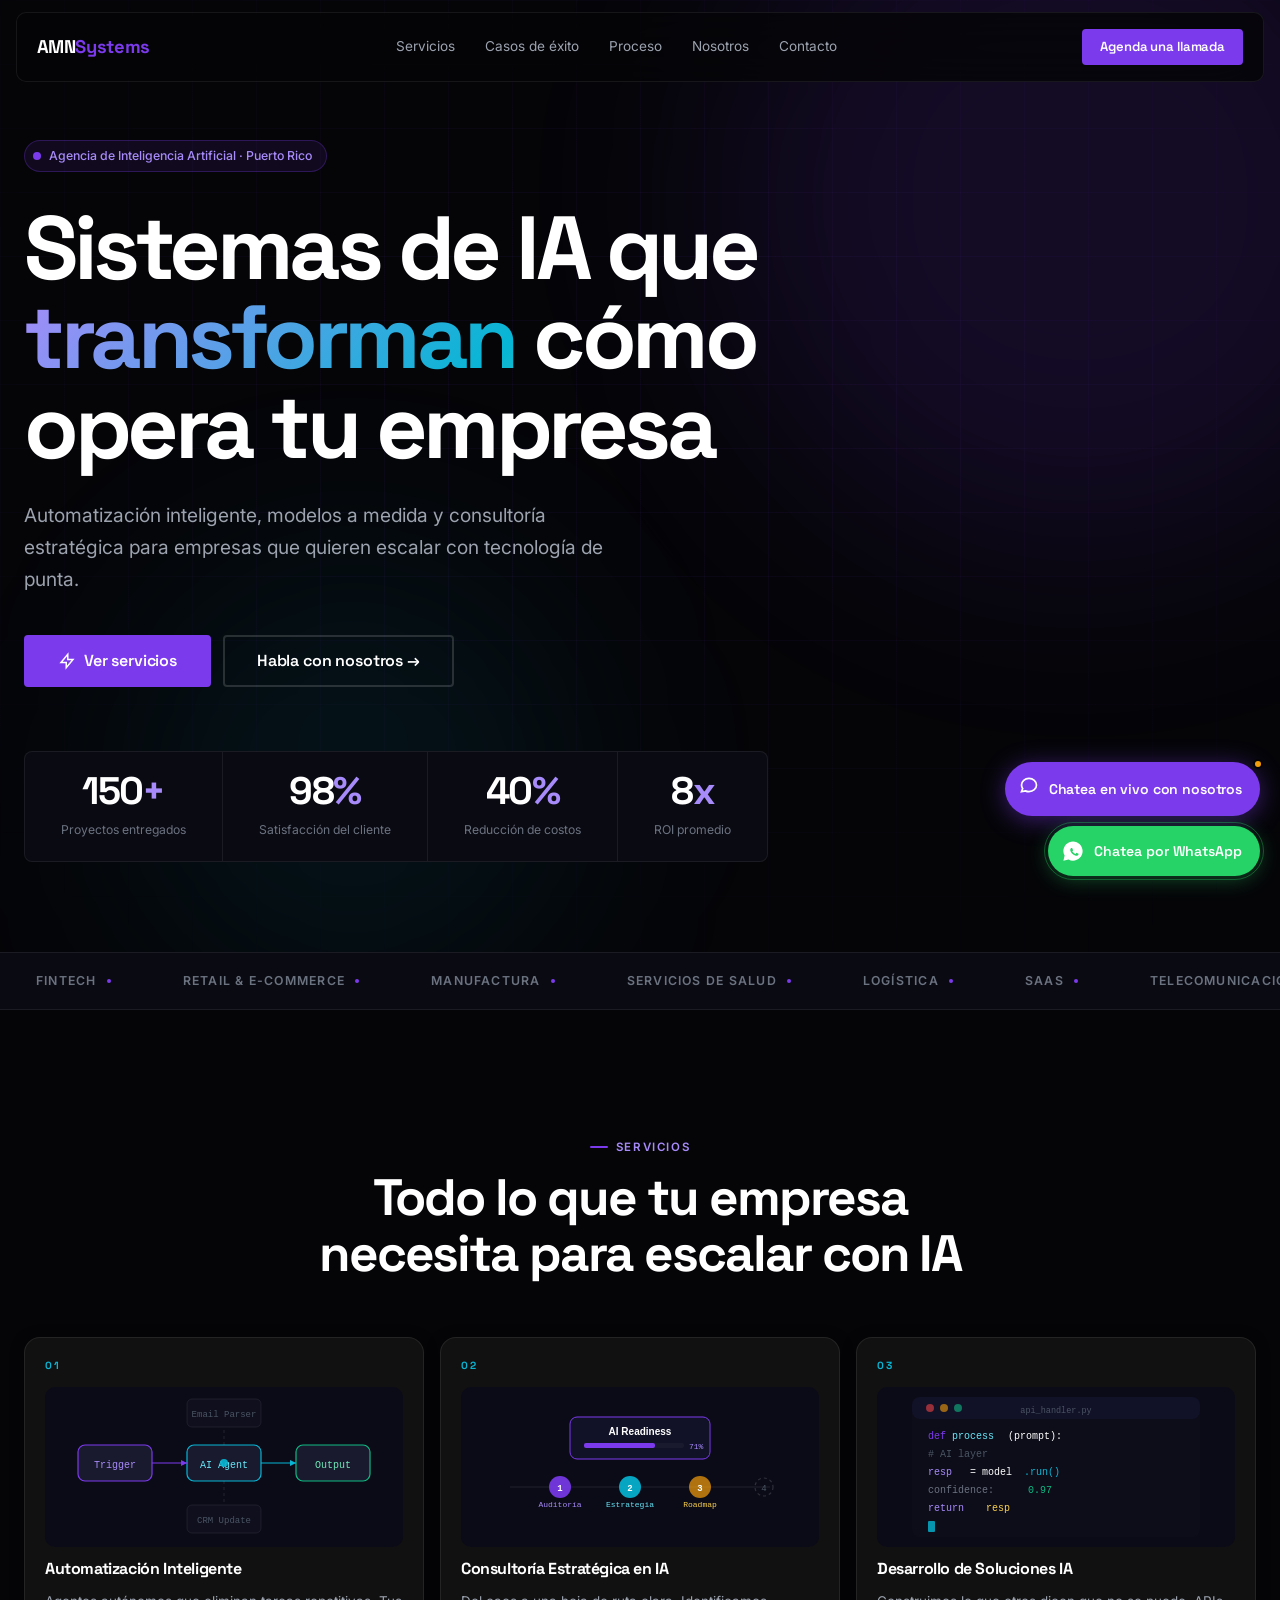
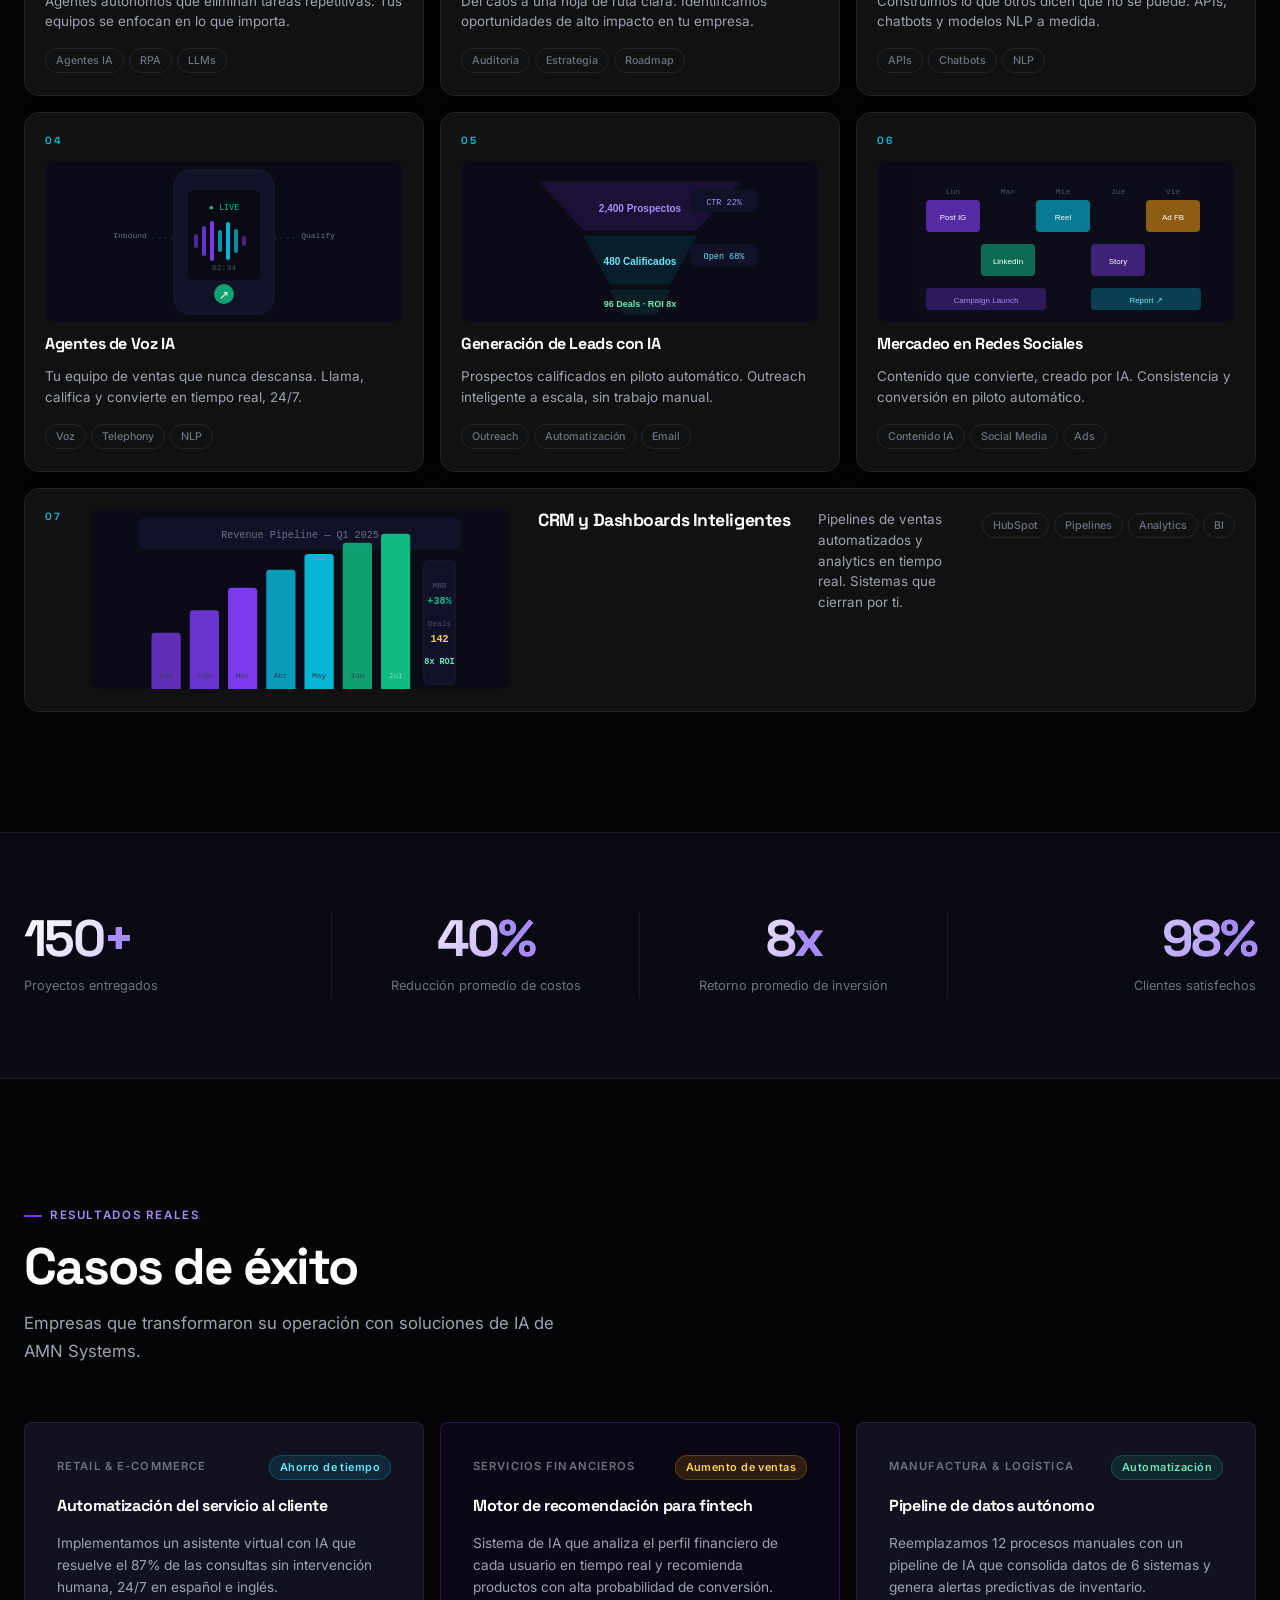
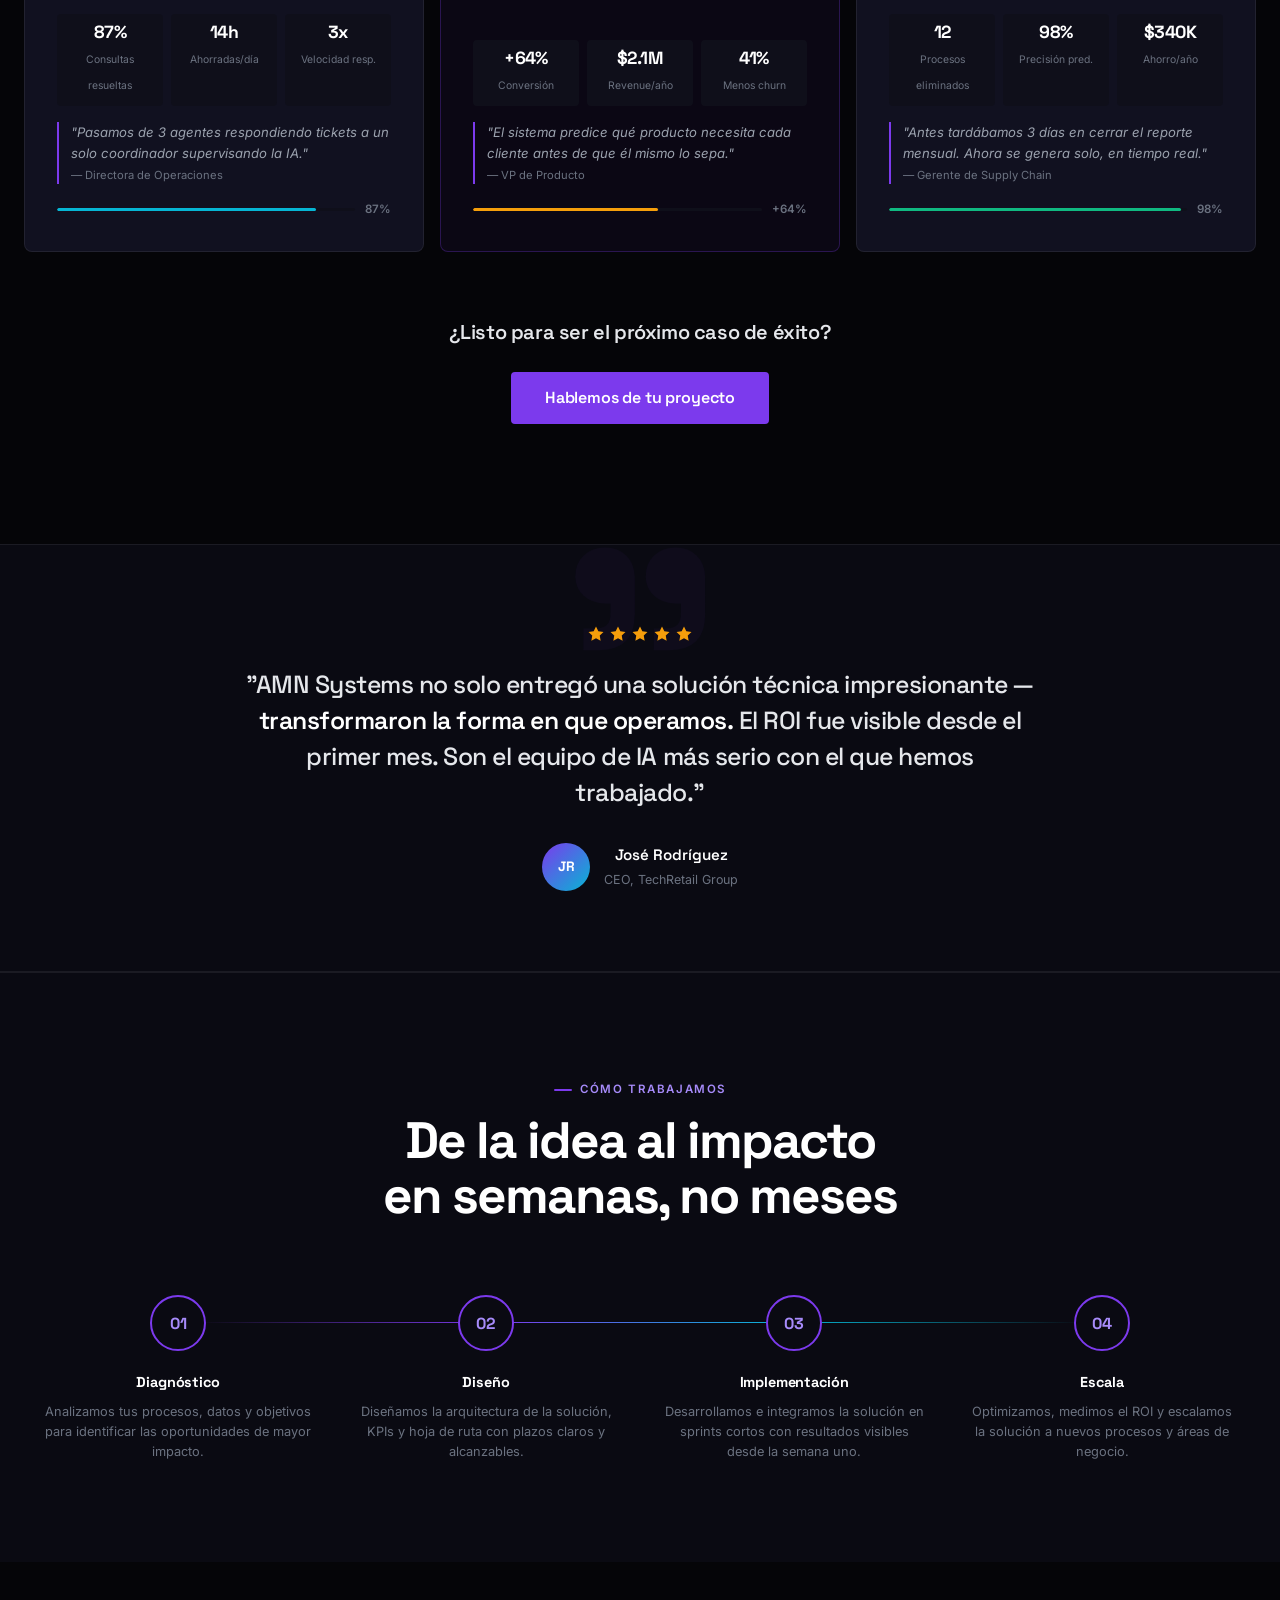
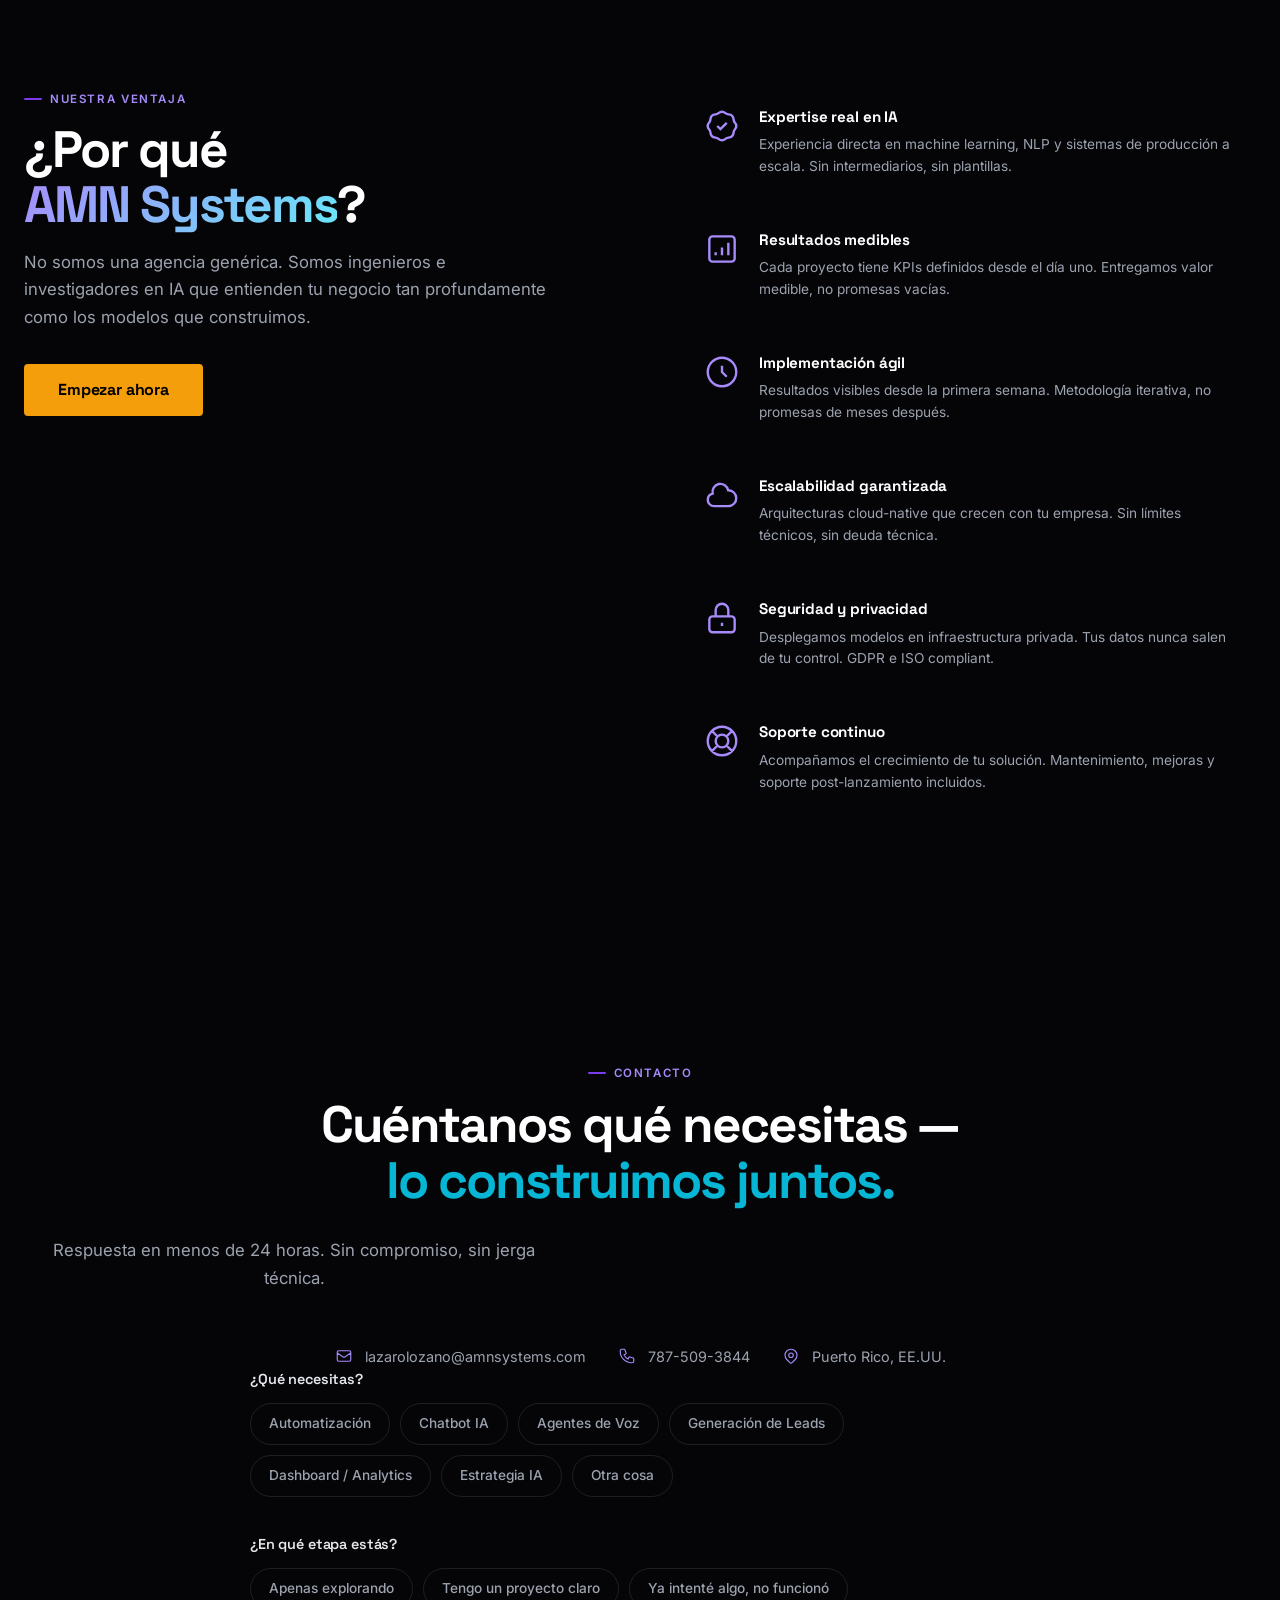
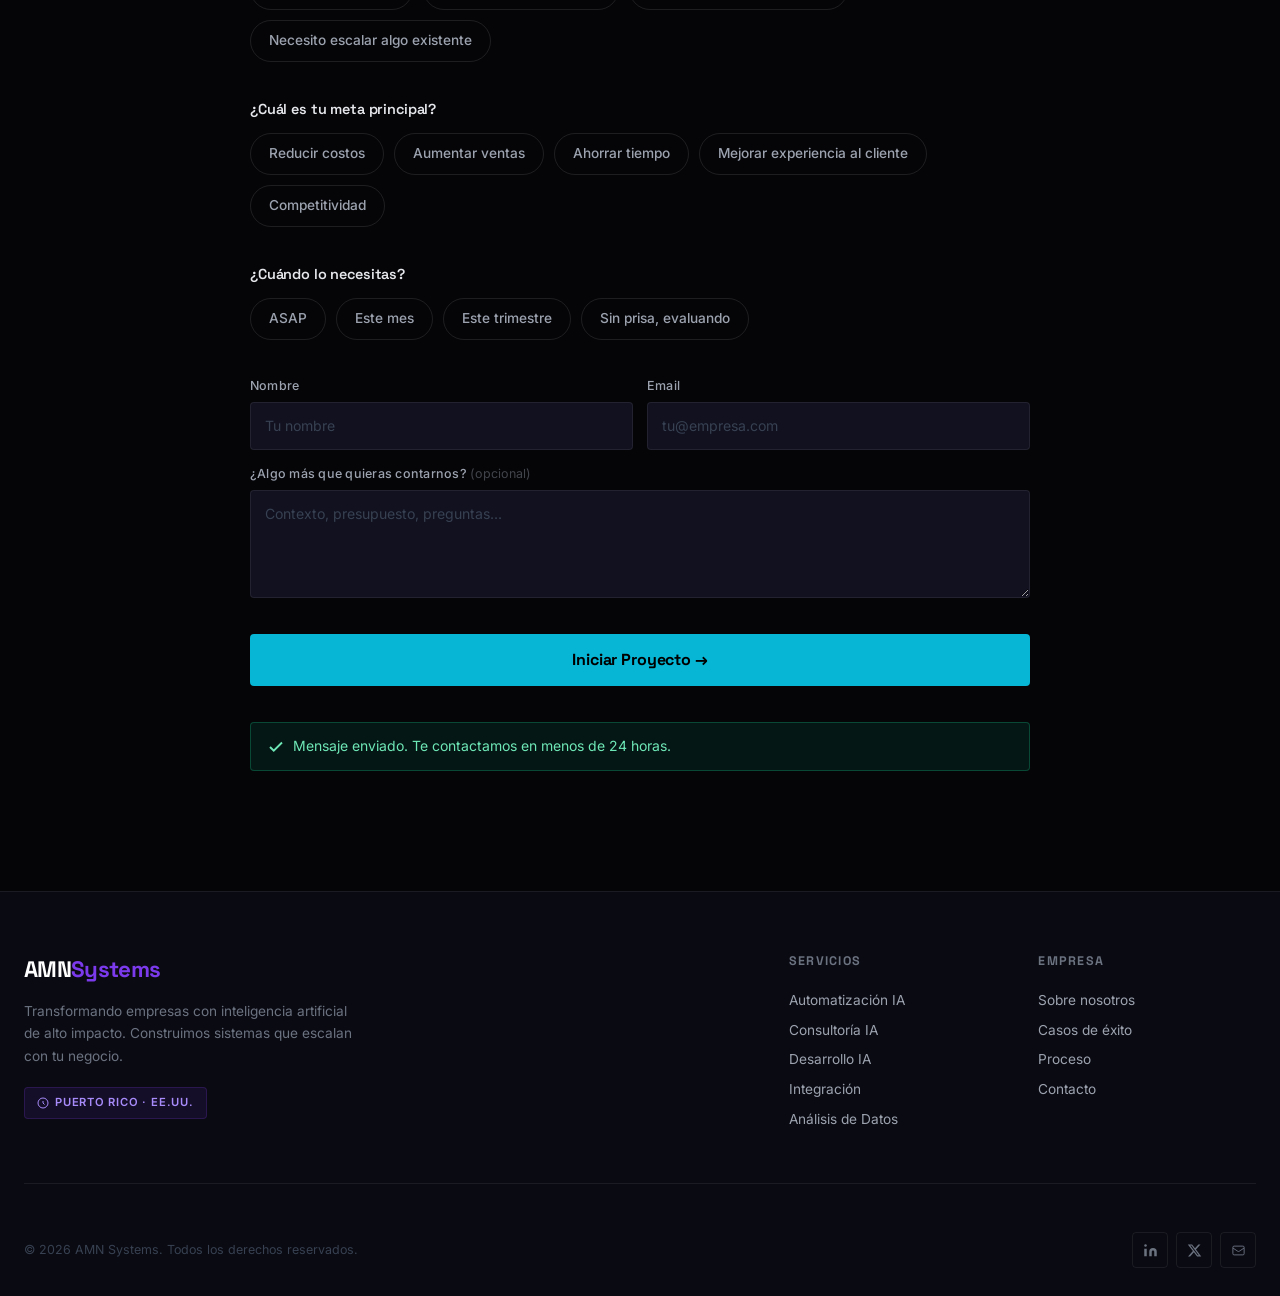
==== commit 9666c3ad: "Rediseño tarjetas servicios y formulario interactivo" ====
--- a/index.html
+++ b/index.html
@@ -115,296 +115,244 @@
 </div>
 
 <!-- ===== SERVICES ===== -->
-<section class="showcase" id="servicios" aria-labelledby="showcase-title">
-  <div class="showcase__header">
-    <div class="section-label">Servicios</div>
-    <h2 class="section-title" id="showcase-title">Todo lo que tu empresa<br/>necesita para escalar con IA</h2>
-  </div>
-
-  <!-- 01 Automatización -->
-  <div class="showcase-item reveal">
-    <div class="showcase-item__text">
-      <div class="showcase-item__label">01 — Automatización Inteligente</div>
-      <h3>Sistemas que trabajan<br/>mientras tú duermes.</h3>
-      <p>Agentes autónomos y flujos de trabajo que eliminan tareas repetitivas. Tus equipos se enfocan en lo que realmente importa.</p>
-      <div class="showcase-item__tags">
-        <span>Agentes IA</span><span>RPA</span><span>LLMs</span>
-      </div>
-      <a href="#contacto" class="btn btn--ghost">Más información →</a>
-    </div>
-    <div class="showcase-item__visual" aria-hidden="true">
-      <svg class="mockup" viewBox="0 0 440 300" fill="none" xmlns="http://www.w3.org/2000/svg">
-        <rect width="440" height="300" rx="12" fill="#0a0a14"/>
-        <!-- Flow nodes -->
-        <rect x="30" y="120" width="100" height="44" rx="8" fill="#1a1a2e" stroke="#7C3AED" stroke-width="1.5"/>
-        <text x="80" y="147" text-anchor="middle" fill="#a78bfa" font-size="11" font-family="monospace">Trigger</text>
-        <rect x="170" y="120" width="100" height="44" rx="8" fill="#1a1a2e" stroke="#06B6D4" stroke-width="1.5"/>
-        <text x="220" y="147" text-anchor="middle" fill="#67e8f9" font-size="11" font-family="monospace">AI Agent</text>
-        <rect x="310" y="120" width="100" height="44" rx="8" fill="#1a1a2e" stroke="#10b981" stroke-width="1.5"/>
-        <text x="360" y="147" text-anchor="middle" fill="#6ee7b7" font-size="11" font-family="monospace">Output</text>
-        <!-- Arrows -->
-        <path d="M130 142 L170 142" stroke="#7C3AED" stroke-width="1.5" marker-end="url(#arr)"/>
-        <path d="M270 142 L310 142" stroke="#06B6D4" stroke-width="1.5" marker-end="url(#arr2)"/>
+<section class="svc-section section" id="servicios" aria-labelledby="svc-title">
+  <div class="container">
+    <div class="svc-section__header reveal">
+      <div class="section-label">Servicios</div>
+      <h2 class="section-title" id="svc-title">Todo lo que tu empresa<br/>necesita para escalar con IA</h2>
+    </div>
+    <div class="svc-grid">
+
+  <!-- 01 Automatización Inteligente -->
+  <div class="svc-card reveal">
+    <div class="svc-card__arrow" aria-hidden="true">
+      <svg viewBox="0 0 24 24" fill="none" stroke="currentColor" stroke-width="2.5"><path d="M7 17L17 7M17 7H7M17 7v10"/></svg>
+    </div>
+    <div class="svc-card__num">01</div>
+    <div class="svc-card__visual">
+      <svg viewBox="0 0 320 160" fill="none" xmlns="http://www.w3.org/2000/svg">
+        <rect x="14" y="58" width="74" height="36" rx="7" fill="#1a1a2e" stroke="#7C3AED" stroke-width="1.2"/>
+        <text x="51" y="81" text-anchor="middle" fill="#a78bfa" font-size="10" font-family="monospace">Trigger</text>
+        <rect x="123" y="58" width="74" height="36" rx="7" fill="#1a1a2e" stroke="#06B6D4" stroke-width="1.2"/>
+        <text x="160" y="81" text-anchor="middle" fill="#67e8f9" font-size="10" font-family="monospace">AI Agent</text>
+        <rect x="232" y="58" width="74" height="36" rx="7" fill="#1a1a2e" stroke="#10b981" stroke-width="1.2"/>
+        <text x="269" y="81" text-anchor="middle" fill="#6ee7b7" font-size="10" font-family="monospace">Output</text>
+        <path d="M88 76 L123 76" stroke="#7C3AED" stroke-width="1.2" marker-end="url(#a1)"/>
+        <path d="M197 76 L232 76" stroke="#06B6D4" stroke-width="1.2" marker-end="url(#a2)"/>
         <defs>
-          <marker id="arr" markerWidth="6" markerHeight="6" refX="6" refY="3" orient="auto"><path d="M0 0 L6 3 L0 6Z" fill="#7C3AED"/></marker>
-          <marker id="arr2" markerWidth="6" markerHeight="6" refX="6" refY="3" orient="auto"><path d="M0 0 L6 3 L0 6Z" fill="#06B6D4"/></marker>
+          <marker id="a1" markerWidth="5" markerHeight="5" refX="5" refY="2.5" orient="auto"><path d="M0 0L5 2.5L0 5Z" fill="#7C3AED"/></marker>
+          <marker id="a2" markerWidth="5" markerHeight="5" refX="5" refY="2.5" orient="auto"><path d="M0 0L5 2.5L0 5Z" fill="#06B6D4"/></marker>
         </defs>
-        <!-- Sub nodes -->
-        <rect x="170" y="40" width="100" height="36" rx="6" fill="#111128" stroke="rgba(255,255,255,0.08)"/>
-        <text x="220" y="63" text-anchor="middle" fill="#6b7280" font-size="10" font-family="monospace">Email Parser</text>
-        <rect x="170" y="220" width="100" height="36" rx="6" fill="#111128" stroke="rgba(255,255,255,0.08)"/>
-        <text x="220" y="243" text-anchor="middle" fill="#6b7280" font-size="10" font-family="monospace">CRM Update</text>
-        <path d="M220 120 L220 76" stroke="rgba(255,255,255,0.12)" stroke-width="1" stroke-dasharray="4"/>
-        <path d="M220 164 L220 220" stroke="rgba(255,255,255,0.12)" stroke-width="1" stroke-dasharray="4"/>
-        <!-- Pulse dot -->
-        <circle cx="220" cy="142" r="5" fill="#06B6D4" opacity="0.9"/>
-        <circle cx="220" cy="142" r="10" fill="#06B6D4" opacity="0.15"/>
+        <rect x="123" y="12" width="74" height="28" rx="5" fill="#0f0f1e" stroke="rgba(255,255,255,0.07)"/>
+        <text x="160" y="30" text-anchor="middle" fill="#4b5563" font-size="9" font-family="monospace">Email Parser</text>
+        <rect x="123" y="118" width="74" height="28" rx="5" fill="#0f0f1e" stroke="rgba(255,255,255,0.07)"/>
+        <text x="160" y="136" text-anchor="middle" fill="#4b5563" font-size="9" font-family="monospace">CRM Update</text>
+        <path d="M160 58 L160 40" stroke="rgba(255,255,255,0.1)" stroke-width="1" stroke-dasharray="3"/>
+        <path d="M160 94 L160 118" stroke="rgba(255,255,255,0.1)" stroke-width="1" stroke-dasharray="3"/>
+        <circle cx="160" cy="76" r="4" fill="#06B6D4" opacity="0.9"/>
       </svg>
     </div>
-  </div>
-
-  <!-- 02 Consultoría — rev -->
-  <div class="showcase-item showcase-item--rev reveal">
-    <div class="showcase-item__text">
-      <div class="showcase-item__label">02 — Consultoría Estratégica en IA</div>
-      <h3>Del caos a una hoja<br/>de ruta clara.</h3>
-      <p>Analizamos tu empresa, identificamos oportunidades de alto impacto y construimos un plan de adopción de IA que funciona.</p>
-      <div class="showcase-item__tags">
-        <span>Auditoría</span><span>Estrategia</span><span>Roadmap</span>
-      </div>
-      <a href="#contacto" class="btn btn--ghost">Más información →</a>
-    </div>
-    <div class="showcase-item__visual" aria-hidden="true">
-      <svg class="mockup" viewBox="0 0 440 300" fill="none" xmlns="http://www.w3.org/2000/svg">
-        <rect width="440" height="300" rx="12" fill="#0a0a14"/>
-        <!-- Roadmap timeline -->
-        <line x1="40" y1="150" x2="400" y2="150" stroke="rgba(255,255,255,0.08)" stroke-width="2"/>
-        <!-- Phase 1 -->
-        <circle cx="100" cy="150" r="14" fill="#7C3AED" opacity="0.9"/>
-        <text x="100" y="155" text-anchor="middle" fill="#fff" font-size="10" font-weight="700" font-family="monospace">1</text>
-        <rect x="64" y="170" width="72" height="28" rx="4" fill="#1a1a2e"/>
-        <text x="100" y="189" text-anchor="middle" fill="#a78bfa" font-size="9" font-family="monospace">Auditoría</text>
-        <!-- Phase 2 -->
-        <circle cx="200" cy="150" r="14" fill="#06B6D4" opacity="0.9"/>
-        <text x="200" y="155" text-anchor="middle" fill="#fff" font-size="10" font-weight="700" font-family="monospace">2</text>
-        <rect x="164" y="170" width="72" height="28" rx="4" fill="#1a1a2e"/>
-        <text x="200" y="189" text-anchor="middle" fill="#67e8f9" font-size="9" font-family="monospace">Estrategia</text>
-        <!-- Phase 3 -->
-        <circle cx="300" cy="150" r="14" fill="#F59E0B" opacity="0.7"/>
-        <text x="300" y="155" text-anchor="middle" fill="#fff" font-size="10" font-weight="700" font-family="monospace">3</text>
-        <rect x="264" y="170" width="72" height="28" rx="4" fill="#1a1a2e"/>
-        <text x="300" y="189" text-anchor="middle" fill="#fcd34d" font-size="9" font-family="monospace">Roadmap</text>
-        <!-- Phase 4 -->
-        <circle cx="390" cy="150" r="12" fill="none" stroke="rgba(255,255,255,0.2)" stroke-width="1.5" stroke-dasharray="4"/>
-        <text x="390" y="155" text-anchor="middle" fill="#6b7280" font-size="10" font-family="monospace">4</text>
-        <!-- Top label -->
-        <rect x="140" y="60" width="160" height="50" rx="8" fill="#111128" stroke="#7C3AED" stroke-width="1"/>
-        <text x="220" y="82" text-anchor="middle" fill="#fff" font-size="12" font-weight="600" font-family="sans-serif">AI Readiness Score</text>
-        <rect x="152" y="92" width="116" height="6" rx="3" fill="#1a1a2e"/>
-        <rect x="152" y="92" width="82" height="6" rx="3" fill="#7C3AED"/>
-        <text x="273" y="100" fill="#a78bfa" font-size="9" font-family="monospace">71%</text>
+    <h3 class="svc-card__title">Automatización Inteligente</h3>
+    <p class="svc-card__desc">Agentes autónomos que eliminan tareas repetitivas. Tus equipos se enfocan en lo que importa.</p>
+    <div class="svc-card__tags"><span>Agentes IA</span><span>RPA</span><span>LLMs</span></div>
+  </div>
+
+  <!-- 02 Consultoría -->
+  <div class="svc-card reveal">
+    <div class="svc-card__arrow" aria-hidden="true">
+      <svg viewBox="0 0 24 24" fill="none" stroke="currentColor" stroke-width="2.5"><path d="M7 17L17 7M17 7H7M17 7v10"/></svg>
+    </div>
+    <div class="svc-card__num">02</div>
+    <div class="svc-card__visual">
+      <svg viewBox="0 0 320 160" fill="none" xmlns="http://www.w3.org/2000/svg">
+        <line x1="30" y1="100" x2="290" y2="100" stroke="rgba(255,255,255,0.06)" stroke-width="1.5"/>
+        <circle cx="80" cy="100" r="11" fill="#7C3AED" opacity="0.9"/>
+        <text x="80" y="104" text-anchor="middle" fill="#fff" font-size="9" font-weight="700" font-family="monospace">1</text>
+        <text x="80" y="120" text-anchor="middle" fill="#a78bfa" font-size="8" font-family="monospace">Auditoría</text>
+        <circle cx="150" cy="100" r="11" fill="#06B6D4" opacity="0.9"/>
+        <text x="150" y="104" text-anchor="middle" fill="#fff" font-size="9" font-weight="700" font-family="monospace">2</text>
+        <text x="150" y="120" text-anchor="middle" fill="#67e8f9" font-size="8" font-family="monospace">Estrategia</text>
+        <circle cx="220" cy="100" r="11" fill="#F59E0B" opacity="0.7"/>
+        <text x="220" y="104" text-anchor="middle" fill="#fff" font-size="9" font-weight="700" font-family="monospace">3</text>
+        <text x="220" y="120" text-anchor="middle" fill="#fcd34d" font-size="8" font-family="monospace">Roadmap</text>
+        <circle cx="284" cy="100" r="9" fill="none" stroke="rgba(255,255,255,0.15)" stroke-width="1.2" stroke-dasharray="3"/>
+        <text x="284" y="104" text-anchor="middle" fill="#4b5563" font-size="9" font-family="monospace">4</text>
+        <rect x="90" y="30" width="140" height="42" rx="7" fill="#111128" stroke="#7C3AED" stroke-width="1"/>
+        <text x="160" y="48" text-anchor="middle" fill="#fff" font-size="10" font-weight="600" font-family="sans-serif">AI Readiness</text>
+        <rect x="104" y="56" width="100" height="5" rx="2" fill="#1a1a2e"/>
+        <rect x="104" y="56" width="71" height="5" rx="2" fill="#7C3AED"/>
+        <text x="209" y="62" fill="#a78bfa" font-size="8" font-family="monospace">71%</text>
       </svg>
     </div>
+    <h3 class="svc-card__title">Consultoría Estratégica en IA</h3>
+    <p class="svc-card__desc">Del caos a una hoja de ruta clara. Identificamos oportunidades de alto impacto en tu empresa.</p>
+    <div class="svc-card__tags"><span>Auditoría</span><span>Estrategia</span><span>Roadmap</span></div>
   </div>
 
   <!-- 03 Desarrollo -->
-  <div class="showcase-item reveal">
-    <div class="showcase-item__text">
-      <div class="showcase-item__label">03 — Desarrollo de Soluciones IA</div>
-      <h3>Construimos lo que otros<br/>dicen que no se puede.</h3>
-      <p>Modelos personalizados, APIs inteligentes, chatbots avanzados y sistemas de procesamiento de lenguaje natural a medida.</p>
-      <div class="showcase-item__tags">
-        <span>APIs</span><span>Chatbots</span><span>NLP</span>
-      </div>
-      <a href="#contacto" class="btn btn--ghost">Más información →</a>
-    </div>
-    <div class="showcase-item__visual" aria-hidden="true">
-      <svg class="mockup" viewBox="0 0 440 300" fill="none" xmlns="http://www.w3.org/2000/svg">
-        <rect width="440" height="300" rx="12" fill="#0a0a14"/>
-        <!-- Code editor feel -->
-        <rect x="30" y="30" width="380" height="240" rx="8" fill="#0d0d1a"/>
-        <rect x="30" y="30" width="380" height="28" rx="8" fill="#111128"/>
-        <circle cx="52" cy="44" r="5" fill="#ef4444" opacity="0.7"/>
-        <circle cx="70" cy="44" r="5" fill="#F59E0B" opacity="0.7"/>
-        <circle cx="88" cy="44" r="5" fill="#10b981" opacity="0.7"/>
-        <text x="220" y="48" text-anchor="middle" fill="#6b7280" font-size="10" font-family="monospace">api_handler.py</text>
-        <!-- Code lines -->
-        <text x="50" y="82" fill="#7C3AED" font-size="11" font-family="monospace">def</text>
-        <text x="78" y="82" fill="#67e8f9" font-size="11" font-family="monospace">process_query</text>
-        <text x="196" y="82" fill="#fff" font-size="11" font-family="monospace">(prompt):</text>
-        <text x="50" y="102" fill="#6b7280" font-size="11" font-family="monospace">    # AI processing</text>
-        <text x="50" y="122" fill="#a78bfa" font-size="11" font-family="monospace">    response</text>
-        <text x="136" y="122" fill="#fff" font-size="11" font-family="monospace"> = model</text>
-        <text x="186" y="122" fill="#06B6D4" font-size="11" font-family="monospace">.complete</text>
-        <text x="50" y="142" fill="#6b7280" font-size="11" font-family="monospace">    confidence: </text>
-        <text x="166" y="142" fill="#10b981" font-size="11" font-family="monospace">0.97</text>
-        <text x="50" y="162" fill="#a78bfa" font-size="11" font-family="monospace">    return</text>
-        <text x="110" y="162" fill="#fcd34d" font-size="11" font-family="monospace"> response</text>
-        <!-- Cursor blink -->
-        <rect x="50" y="180" width="8" height="13" rx="1" fill="#06B6D4" opacity="0.8"/>
+  <div class="svc-card reveal">
+    <div class="svc-card__arrow" aria-hidden="true">
+      <svg viewBox="0 0 24 24" fill="none" stroke="currentColor" stroke-width="2.5"><path d="M7 17L17 7M17 7H7M17 7v10"/></svg>
+    </div>
+    <div class="svc-card__num">03</div>
+    <div class="svc-card__visual">
+      <svg viewBox="0 0 320 160" fill="none" xmlns="http://www.w3.org/2000/svg">
+        <rect x="16" y="10" width="288" height="140" rx="8" fill="#0d0d1a"/>
+        <rect x="16" y="10" width="288" height="22" rx="8" fill="#111128"/>
+        <circle cx="34" cy="21" r="4" fill="#ef4444" opacity="0.6"/>
+        <circle cx="48" cy="21" r="4" fill="#F59E0B" opacity="0.6"/>
+        <circle cx="62" cy="21" r="4" fill="#10b981" opacity="0.6"/>
+        <text x="160" y="26" text-anchor="middle" fill="#4b5563" font-size="8.5" font-family="monospace">api_handler.py</text>
+        <text x="32" y="52" fill="#7C3AED" font-size="10" font-family="monospace">def</text>
+        <text x="56" y="52" fill="#67e8f9" font-size="10" font-family="monospace">process</text>
+        <text x="112" y="52" fill="#fff" font-size="10" font-family="monospace">(prompt):</text>
+        <text x="32" y="70" fill="#4b5563" font-size="10" font-family="monospace">    # AI layer</text>
+        <text x="32" y="88" fill="#a78bfa" font-size="10" font-family="monospace">    resp</text>
+        <text x="74" y="88" fill="#fff" font-size="10" font-family="monospace"> = model</text>
+        <text x="128" y="88" fill="#06B6D4" font-size="10" font-family="monospace">.run()</text>
+        <text x="32" y="106" fill="#6b7280" font-size="10" font-family="monospace">    confidence:</text>
+        <text x="132" y="106" fill="#10b981" font-size="10" font-family="monospace">0.97</text>
+        <text x="32" y="124" fill="#a78bfa" font-size="10" font-family="monospace">    return</text>
+        <text x="90" y="124" fill="#fcd34d" font-size="10" font-family="monospace"> resp</text>
+        <rect x="32" y="134" width="7" height="11" rx="1" fill="#06B6D4" opacity="0.8"/>
       </svg>
     </div>
-  </div>
-
-  <!-- 04 Agentes de Voz — rev -->
-  <div class="showcase-item showcase-item--rev reveal">
-    <div class="showcase-item__text">
-      <div class="showcase-item__label">04 — Agentes de Voz IA</div>
-      <h3>Tu equipo de ventas<br/>que nunca descansa.</h3>
-      <p>Agentes de voz que llaman, califican y convierten prospectos en tiempo real. Disponibles 24/7, sin días de enfermedad.</p>
-      <div class="showcase-item__tags">
-        <span>Voz</span><span>Telephony</span><span>NLP</span>
-      </div>
-      <a href="#contacto" class="btn btn--ghost">Más información →</a>
-    </div>
-    <div class="showcase-item__visual" aria-hidden="true">
-      <svg class="mockup" viewBox="0 0 440 300" fill="none" xmlns="http://www.w3.org/2000/svg">
-        <rect width="440" height="300" rx="12" fill="#0a0a14"/>
-        <!-- Phone UI -->
-        <rect x="155" y="20" width="130" height="260" rx="20" fill="#111128" stroke="rgba(255,255,255,0.08)" stroke-width="1"/>
-        <rect x="175" y="45" width="90" height="150" rx="8" fill="#0a0a14"/>
-        <!-- Waveform -->
-        <rect x="183" y="110" width="4" height="20" rx="2" fill="#7C3AED" opacity="0.6"/>
-        <rect x="191" y="100" width="4" height="40" rx="2" fill="#7C3AED" opacity="0.8"/>
-        <rect x="199" y="95" width="4" height="50" rx="2" fill="#7C3AED"/>
-        <rect x="207" y="105" width="4" height="30" rx="2" fill="#7C3AED" opacity="0.8"/>
-        <rect x="215" y="112" width="4" height="16" rx="2" fill="#06B6D4" opacity="0.6"/>
-        <rect x="223" y="102" width="4" height="36" rx="2" fill="#06B6D4" opacity="0.8"/>
-        <rect x="231" y="96" width="4" height="48" rx="2" fill="#06B6D4"/>
-        <rect x="239" y="106" width="4" height="28" rx="2" fill="#06B6D4" opacity="0.8"/>
-        <rect x="247" y="114" width="4" height="12" rx="2" fill="#7C3AED" opacity="0.5"/>
-        <!-- Status -->
-        <text x="220" y="88" text-anchor="middle" fill="#10b981" font-size="9" font-family="monospace">● LIVE</text>
-        <text x="220" y="163" text-anchor="middle" fill="#6b7280" font-size="9" font-family="monospace">02:34</text>
-        <!-- Call button -->
-        <circle cx="220" cy="220" r="18" fill="#10b981" opacity="0.9"/>
-        <path d="M213 214 C213 214 215 212 217 212 C219 212 221 214 221 214 L224 218 C224 218 222 220 222 222 C222 224 224 226 224 226 C226 228 228 226 228 226 L228 224 C228 224 226 220 224 218" stroke="#fff" stroke-width="1.5" fill="none"/>
+    <h3 class="svc-card__title">Desarrollo de Soluciones IA</h3>
+    <p class="svc-card__desc">Construimos lo que otros dicen que no se puede. APIs, chatbots y modelos NLP a medida.</p>
+    <div class="svc-card__tags"><span>APIs</span><span>Chatbots</span><span>NLP</span></div>
+  </div>
+
+  <!-- 04 Agentes de Voz -->
+  <div class="svc-card reveal">
+    <div class="svc-card__arrow" aria-hidden="true">
+      <svg viewBox="0 0 24 24" fill="none" stroke="currentColor" stroke-width="2.5"><path d="M7 17L17 7M17 7H7M17 7v10"/></svg>
+    </div>
+    <div class="svc-card__num">04</div>
+    <div class="svc-card__visual">
+      <svg viewBox="0 0 320 160" fill="none" xmlns="http://www.w3.org/2000/svg">
+        <rect x="110" y="8" width="100" height="144" rx="16" fill="#111128" stroke="rgba(255,255,255,0.07)" stroke-width="1"/>
+        <rect x="124" y="28" width="72" height="90" rx="6" fill="#0a0a14"/>
+        <text x="160" y="48" text-anchor="middle" fill="#10b981" font-size="8.5" font-family="monospace">● LIVE</text>
+        <rect x="130" y="72" width="4" height="14" rx="2" fill="#7C3AED" opacity="0.6"/>
+        <rect x="138" y="64" width="4" height="30" rx="2" fill="#7C3AED" opacity="0.85"/>
+        <rect x="146" y="59" width="4" height="40" rx="2" fill="#7C3AED"/>
+        <rect x="154" y="68" width="4" height="22" rx="2" fill="#06B6D4" opacity="0.8"/>
+        <rect x="162" y="60" width="4" height="38" rx="2" fill="#06B6D4"/>
+        <rect x="170" y="67" width="4" height="24" rx="2" fill="#06B6D4" opacity="0.75"/>
+        <rect x="178" y="74" width="4" height="10" rx="2" fill="#7C3AED" opacity="0.5"/>
+        <text x="160" y="108" text-anchor="middle" fill="#4b5563" font-size="8" font-family="monospace">02:34</text>
+        <circle cx="160" cy="132" r="10" fill="#10b981" opacity="0.85"/>
+        <text x="160" y="137" text-anchor="middle" fill="#fff" font-size="12" font-family="sans-serif">↗</text>
+        <text x="66" y="76" text-anchor="middle" fill="#6b7280" font-size="8" font-family="monospace">Inbound</text>
+        <text x="254" y="76" text-anchor="middle" fill="#6b7280" font-size="8" font-family="monospace">Qualify</text>
+        <path d="M88 76 L110 76" stroke="rgba(255,255,255,0.1)" stroke-width="1" stroke-dasharray="3"/>
+        <path d="M210 76 L232 76" stroke="rgba(255,255,255,0.1)" stroke-width="1" stroke-dasharray="3"/>
       </svg>
     </div>
+    <h3 class="svc-card__title">Agentes de Voz IA</h3>
+    <p class="svc-card__desc">Tu equipo de ventas que nunca descansa. Llama, califica y convierte en tiempo real, 24/7.</p>
+    <div class="svc-card__tags"><span>Voz</span><span>Telephony</span><span>NLP</span></div>
   </div>
 
   <!-- 05 Leads -->
-  <div class="showcase-item reveal">
-    <div class="showcase-item__text">
-      <div class="showcase-item__label">05 — Generación de Leads con IA</div>
-      <h3>Prospectos calificados<br/>en piloto automático.</h3>
-      <p>Sistemas de outreach inteligente que encuentran, califican y nutren leads a escala. Sin trabajo manual, sin excusas.</p>
-      <div class="showcase-item__tags">
-        <span>Outreach</span><span>Automatización</span><span>Email</span>
-      </div>
-      <a href="#contacto" class="btn btn--ghost">Más información →</a>
-    </div>
-    <div class="showcase-item__visual" aria-hidden="true">
-      <svg class="mockup" viewBox="0 0 440 300" fill="none" xmlns="http://www.w3.org/2000/svg">
-        <rect width="440" height="300" rx="12" fill="#0a0a14"/>
-        <!-- Funnel -->
-        <path d="M100 50 L340 50 L280 120 L160 120 Z" fill="#7C3AED" opacity="0.15" stroke="#7C3AED" stroke-width="1"/>
-        <path d="M160 126 L280 126 L250 196 L190 196 Z" fill="#06B6D4" opacity="0.12" stroke="#06B6D4" stroke-width="1"/>
-        <path d="M190 202 L250 202 L235 250 L205 250 Z" fill="#10b981" opacity="0.15" stroke="#10b981" stroke-width="1"/>
-        <!-- Labels -->
-        <text x="220" y="91" text-anchor="middle" fill="#a78bfa" font-size="11" font-weight="600" font-family="sans-serif">2,400 Prospectos</text>
-        <text x="220" y="160" text-anchor="middle" fill="#67e8f9" font-size="11" font-weight="600" font-family="sans-serif">480 Calificados</text>
-        <text x="220" y="232" text-anchor="middle" fill="#6ee7b7" font-size="11" font-weight="600" font-family="sans-serif">96 Deals</text>
-        <!-- Side stats -->
-        <rect x="340" y="70" width="80" height="30" rx="6" fill="#111128"/>
-        <text x="380" y="90" text-anchor="middle" fill="#a78bfa" font-size="10" font-family="monospace">CTR 22%</text>
-        <rect x="340" y="140" width="80" height="30" rx="6" fill="#111128"/>
-        <text x="380" y="160" text-anchor="middle" fill="#67e8f9" font-size="10" font-family="monospace">Open 68%</text>
-        <rect x="340" y="210" width="80" height="30" rx="6" fill="#111128"/>
-        <text x="380" y="230" text-anchor="middle" fill="#6ee7b7" font-size="10" font-family="monospace">ROI 8x</text>
+  <div class="svc-card reveal">
+    <div class="svc-card__arrow" aria-hidden="true">
+      <svg viewBox="0 0 24 24" fill="none" stroke="currentColor" stroke-width="2.5"><path d="M7 17L17 7M17 7H7M17 7v10"/></svg>
+    </div>
+    <div class="svc-card__num">05</div>
+    <div class="svc-card__visual">
+      <svg viewBox="0 0 320 160" fill="none" xmlns="http://www.w3.org/2000/svg">
+        <path d="M60 20 L260 20 L216 68 L104 68 Z" fill="#7C3AED" opacity="0.13" stroke="#7C3AED" stroke-width="1"/>
+        <path d="M104 74 L216 74 L190 122 L130 122 Z" fill="#06B6D4" opacity="0.1" stroke="#06B6D4" stroke-width="1"/>
+        <path d="M130 128 L190 128 L176 152 L144 152 Z" fill="#10b981" opacity="0.12" stroke="#10b981" stroke-width="1"/>
+        <text x="160" y="50" text-anchor="middle" fill="#a78bfa" font-size="10" font-weight="600" font-family="sans-serif">2,400 Prospectos</text>
+        <text x="160" y="103" text-anchor="middle" fill="#67e8f9" font-size="10" font-weight="600" font-family="sans-serif">480 Calificados</text>
+        <rect x="210" y="28" width="68" height="22" rx="5" fill="#111128"/>
+        <text x="244" y="43" text-anchor="middle" fill="#a78bfa" font-size="8.5" font-family="monospace">CTR 22%</text>
+        <rect x="210" y="82" width="68" height="22" rx="5" fill="#111128"/>
+        <text x="244" y="97" text-anchor="middle" fill="#67e8f9" font-size="8.5" font-family="monospace">Open 68%</text>
+        <text x="160" y="145" text-anchor="middle" fill="#6ee7b7" font-size="9" font-weight="600" font-family="sans-serif">96 Deals · ROI 8x</text>
       </svg>
     </div>
-  </div>
-
-  <!-- 06 Social — rev -->
-  <div class="showcase-item showcase-item--rev reveal">
-    <div class="showcase-item__text">
-      <div class="showcase-item__label">06 — Mercadeo en Redes Sociales</div>
-      <h3>Contenido que convierte,<br/>creado por IA.</h3>
-      <p>Generamos, programamos y optimizamos contenido para todas tus plataformas. Consistencia y conversión en piloto automático.</p>
-      <div class="showcase-item__tags">
-        <span>Contenido IA</span><span>Social Media</span><span>Ads</span>
-      </div>
-      <a href="#contacto" class="btn btn--ghost">Más información →</a>
-    </div>
-    <div class="showcase-item__visual" aria-hidden="true">
-      <svg class="mockup" viewBox="0 0 440 300" fill="none" xmlns="http://www.w3.org/2000/svg">
-        <rect width="440" height="300" rx="12" fill="#0a0a14"/>
-        <!-- Calendar grid -->
-        <rect x="30" y="40" width="380" height="220" rx="8" fill="#0d0d1a"/>
-        <!-- Header row -->
-        <text x="80" y="68" text-anchor="middle" fill="#6b7280" font-size="10" font-family="monospace">Lun</text>
-        <text x="136" y="68" text-anchor="middle" fill="#6b7280" font-size="10" font-family="monospace">Mar</text>
-        <text x="192" y="68" text-anchor="middle" fill="#6b7280" font-size="10" font-family="monospace">Mié</text>
-        <text x="248" y="68" text-anchor="middle" fill="#6b7280" font-size="10" font-family="monospace">Jue</text>
-        <text x="304" y="68" text-anchor="middle" fill="#6b7280" font-size="10" font-family="monospace">Vie</text>
-        <text x="360" y="68" text-anchor="middle" fill="#6b7280" font-size="10" font-family="monospace">Sáb</text>
-        <!-- Content blocks row 1 -->
-        <rect x="52" y="78" width="56" height="42" rx="4" fill="#7C3AED" opacity="0.7"/>
-        <text x="80" y="104" text-anchor="middle" fill="#fff" font-size="9" font-family="sans-serif">Post IG</text>
-        <rect x="164" y="78" width="56" height="42" rx="4" fill="#06B6D4" opacity="0.7"/>
-        <text x="192" y="104" text-anchor="middle" fill="#fff" font-size="9" font-family="sans-serif">Reel</text>
-        <rect x="276" y="78" width="56" height="42" rx="4" fill="#F59E0B" opacity="0.6"/>
-        <text x="304" y="104" text-anchor="middle" fill="#fff" font-size="9" font-family="sans-serif">Ad FB</text>
-        <!-- Row 2 -->
-        <rect x="108" y="132" width="56" height="42" rx="4" fill="#10b981" opacity="0.6"/>
-        <text x="136" y="158" text-anchor="middle" fill="#fff" font-size="9" font-family="sans-serif">LinkedIn</text>
-        <rect x="220" y="132" width="56" height="42" rx="4" fill="#7C3AED" opacity="0.5"/>
-        <text x="248" y="158" text-anchor="middle" fill="#fff" font-size="9" font-family="sans-serif">Story</text>
-        <rect x="332" y="132" width="56" height="42" rx="4" fill="#06B6D4" opacity="0.5"/>
-        <text x="360" y="158" text-anchor="middle" fill="#fff" font-size="9" font-family="sans-serif">Thread</text>
-        <!-- Row 3 -->
-        <rect x="52" y="186" width="56" height="42" rx="4" fill="#F59E0B" opacity="0.4"/>
-        <text x="80" y="212" text-anchor="middle" fill="#fff" font-size="9" font-family="sans-serif">Email</text>
-        <rect x="164" y="186" width="112" height="42" rx="4" fill="#7C3AED" opacity="0.35"/>
-        <text x="220" y="212" text-anchor="middle" fill="#a78bfa" font-size="9" font-family="sans-serif">Campaign Launch</text>
-        <rect x="332" y="186" width="56" height="42" rx="4" fill="#10b981" opacity="0.4"/>
-        <text x="360" y="212" text-anchor="middle" fill="#fff" font-size="9" font-family="sans-serif">Report</text>
+    <h3 class="svc-card__title">Generación de Leads con IA</h3>
+    <p class="svc-card__desc">Prospectos calificados en piloto automático. Outreach inteligente a escala, sin trabajo manual.</p>
+    <div class="svc-card__tags"><span>Outreach</span><span>Automatización</span><span>Email</span></div>
+  </div>
+
+  <!-- 06 Social -->
+  <div class="svc-card reveal">
+    <div class="svc-card__arrow" aria-hidden="true">
+      <svg viewBox="0 0 24 24" fill="none" stroke="currentColor" stroke-width="2.5"><path d="M7 17L17 7M17 7H7M17 7v10"/></svg>
+    </div>
+    <div class="svc-card__num">06</div>
+    <div class="svc-card__visual">
+      <svg viewBox="0 0 320 160" fill="none" xmlns="http://www.w3.org/2000/svg">
+        <rect x="16" y="8" width="288" height="144" rx="8" fill="#0d0d1a"/>
+        <text x="57" y="32" text-anchor="middle" fill="#4b5563" font-size="8" font-family="monospace">Lun</text>
+        <text x="112" y="32" text-anchor="middle" fill="#4b5563" font-size="8" font-family="monospace">Mar</text>
+        <text x="167" y="32" text-anchor="middle" fill="#4b5563" font-size="8" font-family="monospace">Mié</text>
+        <text x="222" y="32" text-anchor="middle" fill="#4b5563" font-size="8" font-family="monospace">Jue</text>
+        <text x="277" y="32" text-anchor="middle" fill="#4b5563" font-size="8" font-family="monospace">Vie</text>
+        <rect x="30" y="38" width="54" height="32" rx="4" fill="#7C3AED" opacity="0.65"/>
+        <text x="57" y="58" text-anchor="middle" fill="#fff" font-size="8" font-family="sans-serif">Post IG</text>
+        <rect x="140" y="38" width="54" height="32" rx="4" fill="#06B6D4" opacity="0.65"/>
+        <text x="167" y="58" text-anchor="middle" fill="#fff" font-size="8" font-family="sans-serif">Reel</text>
+        <rect x="250" y="38" width="54" height="32" rx="4" fill="#F59E0B" opacity="0.55"/>
+        <text x="277" y="58" text-anchor="middle" fill="#fff" font-size="8" font-family="sans-serif">Ad FB</text>
+        <rect x="85" y="82" width="54" height="32" rx="4" fill="#10b981" opacity="0.55"/>
+        <text x="112" y="102" text-anchor="middle" fill="#fff" font-size="8" font-family="sans-serif">LinkedIn</text>
+        <rect x="195" y="82" width="54" height="32" rx="4" fill="#7C3AED" opacity="0.45"/>
+        <text x="222" y="102" text-anchor="middle" fill="#fff" font-size="8" font-family="sans-serif">Story</text>
+        <rect x="30" y="126" width="120" height="22" rx="4" fill="#7C3AED" opacity="0.3"/>
+        <text x="90" y="141" text-anchor="middle" fill="#a78bfa" font-size="8" font-family="sans-serif">Campaign Launch</text>
+        <rect x="195" y="126" width="110" height="22" rx="4" fill="#06B6D4" opacity="0.3"/>
+        <text x="250" y="141" text-anchor="middle" fill="#67e8f9" font-size="8" font-family="sans-serif">Report ↗</text>
       </svg>
     </div>
+    <h3 class="svc-card__title">Mercadeo en Redes Sociales</h3>
+    <p class="svc-card__desc">Contenido que convierte, creado por IA. Consistencia y conversión en piloto automático.</p>
+    <div class="svc-card__tags"><span>Contenido IA</span><span>Social Media</span><span>Ads</span></div>
   </div>
 
   <!-- 07 CRM -->
-  <div class="showcase-item reveal">
-    <div class="showcase-item__text">
-      <div class="showcase-item__label">07 — CRM y Dashboards Inteligentes</div>
-      <h3>Sistemas que cierran<br/>por ti.</h3>
-      <p>Pipelines de ventas automatizados, dashboards en tiempo real y analytics que te dicen exactamente dónde está el dinero.</p>
-      <div class="showcase-item__tags">
-        <span>HubSpot</span><span>Pipelines</span><span>Analytics</span><span>BI</span>
-      </div>
-      <a href="#contacto" class="btn btn--ghost">Más información →</a>
-    </div>
-    <div class="showcase-item__visual" aria-hidden="true">
-      <svg class="mockup" viewBox="0 0 440 300" fill="none" xmlns="http://www.w3.org/2000/svg">
-        <rect width="440" height="300" rx="12" fill="#0a0a14"/>
-        <!-- Dashboard header -->
-        <rect x="20" y="20" width="400" height="30" rx="6" fill="#111128"/>
-        <text x="220" y="40" text-anchor="middle" fill="#9ca3af" font-size="11" font-family="monospace">Revenue Pipeline — Q1 2025</text>
-        <!-- Bar chart -->
-        <rect x="40" y="180" width="36" height="80" rx="3" fill="#7C3AED" opacity="0.8"/>
-        <rect x="92" y="150" width="36" height="110" rx="3" fill="#7C3AED" opacity="0.85"/>
-        <rect x="144" y="120" width="36" height="140" rx="3" fill="#7C3AED"/>
-        <rect x="196" y="100" width="36" height="160" rx="3" fill="#06B6D4" opacity="0.9"/>
-        <rect x="248" y="80" width="36" height="180" rx="3" fill="#06B6D4"/>
-        <rect x="300" y="60" width="36" height="200" rx="3" fill="#10b981" opacity="0.9"/>
-        <rect x="352" y="50" width="36" height="210" rx="3" fill="#10b981"/>
-        <!-- X labels -->
-        <text x="58" y="272" text-anchor="middle" fill="#4b5563" font-size="8" font-family="monospace">Ene</text>
-        <text x="110" y="272" text-anchor="middle" fill="#4b5563" font-size="8" font-family="monospace">Feb</text>
-        <text x="162" y="272" text-anchor="middle" fill="#4b5563" font-size="8" font-family="monospace">Mar</text>
-        <text x="214" y="272" text-anchor="middle" fill="#4b5563" font-size="8" font-family="monospace">Abr</text>
-        <text x="266" y="272" text-anchor="middle" fill="#4b5563" font-size="8" font-family="monospace">May</text>
-        <text x="318" y="272" text-anchor="middle" fill="#4b5563" font-size="8" font-family="monospace">Jun</text>
-        <text x="370" y="272" text-anchor="middle" fill="#6ee7b7" font-size="8" font-family="monospace">Jul</text>
-        <!-- KPI box -->
-        <rect x="30" y="66" width="130" height="44" rx="6" fill="#111128" stroke="#10b981" stroke-width="1"/>
-        <text x="95" y="84" text-anchor="middle" fill="#6ee7b7" font-size="10" font-family="monospace">Total Revenue</text>
-        <text x="95" y="102" text-anchor="middle" fill="#fff" font-size="13" font-weight="700" font-family="monospace">$284,500</text>
+  <div class="svc-card svc-card--wide reveal">
+    <div class="svc-card__arrow" aria-hidden="true">
+      <svg viewBox="0 0 24 24" fill="none" stroke="currentColor" stroke-width="2.5"><path d="M7 17L17 7M17 7H7M17 7v10"/></svg>
+    </div>
+    <div class="svc-card__num">07</div>
+    <div class="svc-card__visual">
+      <svg viewBox="0 0 320 160" fill="none" xmlns="http://www.w3.org/2000/svg">
+        <rect x="16" y="8" width="288" height="28" rx="6" fill="#111128"/>
+        <text x="160" y="26" text-anchor="middle" fill="#6b7280" font-size="9" font-family="monospace">Revenue Pipeline — Q1 2025</text>
+        <rect x="28" y="110" width="26" height="56" rx="3" fill="#7C3AED" opacity="0.75"/>
+        <rect x="62" y="90" width="26" height="76" rx="3" fill="#7C3AED" opacity="0.85"/>
+        <rect x="96" y="70" width="26" height="96" rx="3" fill="#7C3AED"/>
+        <rect x="130" y="54" width="26" height="112" rx="3" fill="#06B6D4" opacity="0.85"/>
+        <rect x="164" y="40" width="26" height="126" rx="3" fill="#06B6D4"/>
+        <rect x="198" y="30" width="26" height="136" rx="3" fill="#10b981" opacity="0.85"/>
+        <rect x="232" y="22" width="26" height="144" rx="3" fill="#10b981"/>
+        <text x="41" y="150" text-anchor="middle" fill="#374151" font-size="7" font-family="monospace">Ene</text>
+        <text x="75" y="150" text-anchor="middle" fill="#374151" font-size="7" font-family="monospace">Feb</text>
+        <text x="109" y="150" text-anchor="middle" fill="#374151" font-size="7" font-family="monospace">Mar</text>
+        <text x="143" y="150" text-anchor="middle" fill="#374151" font-size="7" font-family="monospace">Abr</text>
+        <text x="177" y="150" text-anchor="middle" fill="#374151" font-size="7" font-family="monospace">May</text>
+        <text x="211" y="150" text-anchor="middle" fill="#374151" font-size="7" font-family="monospace">Jun</text>
+        <text x="245" y="150" text-anchor="middle" fill="#6ee7b7" font-size="7" font-family="monospace">Jul</text>
+        <rect x="270" y="46" width="28" height="110" rx="5" fill="#111128" stroke="rgba(255,255,255,0.06)"/>
+        <text x="284" y="70" text-anchor="middle" fill="#4b5563" font-size="7" font-family="monospace">MRR</text>
+        <text x="284" y="84" text-anchor="middle" fill="#10b981" font-size="9" font-weight="700" font-family="monospace">+38%</text>
+        <text x="284" y="104" text-anchor="middle" fill="#4b5563" font-size="7" font-family="monospace">Deals</text>
+        <text x="284" y="118" text-anchor="middle" fill="#fcd34d" font-size="9" font-weight="700" font-family="monospace">142</text>
+        <text x="284" y="138" text-anchor="middle" fill="#6ee7b7" font-size="7.5" font-weight="600" font-family="monospace">8x ROI</text>
       </svg>
     </div>
-  </div>
-
+    <h3 class="svc-card__title">CRM y Dashboards Inteligentes</h3>
+    <p class="svc-card__desc">Pipelines de ventas automatizados y analytics en tiempo real. Sistemas que cierran por ti.</p>
+    <div class="svc-card__tags"><span>HubSpot</span><span>Pipelines</span><span>Analytics</span><span>BI</span></div>
+  </div>
+
+    </div><!-- /svc-grid -->
+  </div><!-- /container -->
 </section>
 
 <!-- ===== METRICS ===== -->
--- a/styles.css
+++ b/styles.css
@@ -607,79 +607,119 @@
 }
 
 /* ============================================================
-   SHOWCASE — SERVICES
-   ============================================================ */
-.showcase { background: #000; }
-.showcase__header {
-  padding: 100px 0 40px;
-  text-align: center;
-}
-.showcase__header .section-label { justify-content: center; }
-.showcase__header .section-sub { margin: 0 auto; }
-
-.showcase-item {
+   SERVICES GRID
+   ============================================================ */
+.svc-section { background: var(--bg); }
+.svc-section__header { text-align: center; margin-bottom: 56px; }
+.svc-section__header .section-label { justify-content: center; }
+
+.svc-grid {
   display: grid;
-  grid-template-columns: 1fr 1fr;
-  min-height: 480px;
-  border-top: 1px solid rgba(255,255,255,0.055);
-}
-.showcase-item:last-child { border-bottom: 1px solid rgba(255,255,255,0.055); }
-.showcase-item--rev .showcase-item__text { order: 2; }
-.showcase-item--rev .showcase-item__visual {
-  order: 1;
-  border-left: none;
-  border-right: 1px solid rgba(255,255,255,0.055);
-}
-.showcase-item__text {
-  padding: 72px 64px;
+  grid-template-columns: repeat(3, 1fr);
+  gap: 16px;
+}
+
+.svc-card {
+  position: relative;
+  background: #111111;
+  border: 1px solid rgba(255,255,255,0.08);
+  border-radius: 16px;
+  padding: 20px 20px 22px;
   display: flex;
   flex-direction: column;
+  gap: 12px;
+  transition: border-color 0.22s, box-shadow 0.22s, transform 0.22s;
+  box-shadow: 0 2px 14px rgba(0,0,0,0.45);
+  overflow: hidden;
+  cursor: default;
+}
+.svc-card:hover {
+  border-color: var(--cyan);
+  box-shadow: 0 0 0 1px var(--cyan), 0 10px 36px rgba(6,182,212,0.13);
+  transform: translateY(-3px);
+}
+
+.svc-card__num {
+  font-size: 0.65rem;
+  font-weight: 700;
+  letter-spacing: 0.2em;
+  color: var(--cyan);
+  font-family: 'Space Grotesk', sans-serif;
+}
+
+.svc-card__visual {
+  height: 160px;
+  border-radius: 10px;
+  background: #0b0b18;
+  overflow: hidden;
+  flex-shrink: 0;
+  display: flex;
+  align-items: center;
   justify-content: center;
-  gap: 20px;
-}
-.showcase-item__label {
+}
+.svc-card__visual svg { width: 100%; height: 100%; display: block; }
+
+.svc-card__title {
+  font-family: 'Space Grotesk', sans-serif;
+  font-size: 1rem;
+  font-weight: 700;
+  color: var(--white);
+  letter-spacing: -0.025em;
+  line-height: 1.25;
+}
+
+.svc-card__desc {
+  font-size: 0.84rem;
+  color: var(--gray-2);
+  line-height: 1.55;
+  flex: 1;
+}
+
+.svc-card__tags {
+  display: flex;
+  flex-wrap: wrap;
+  gap: 5px;
+  margin-top: 4px;
+}
+.svc-card__tags span {
   font-size: 0.67rem;
-  font-weight: 700;
-  letter-spacing: 0.22em;
-  text-transform: uppercase;
-  color: var(--cyan);
-}
-.showcase-item h3 {
-  font-family: 'Space Grotesk', sans-serif;
-  font-size: clamp(1.7rem, 2.6vw, 2.55rem);
-  font-weight: 700;
-  letter-spacing: -0.04em;
-  line-height: 1.1;
-  color: var(--white);
-}
-.showcase-item p {
-  font-size: 0.975rem;
-  color: var(--gray-2);
-  line-height: 1.65;
-  max-width: 380px;
-}
-.showcase-item__tags { display: flex; flex-wrap: wrap; gap: 8px; }
-.showcase-item__tags span,
-.showcase-item__tag {
-  font-size: 0.72rem;
   font-weight: 500;
   color: var(--gray-3);
-  border: 1px solid rgba(255,255,255,0.1);
+  border: 1px solid rgba(255,255,255,0.08);
   border-radius: 100px;
-  padding: 4px 13px;
-  background: transparent;
-}
-.showcase-item__visual {
-  background: #080810;
-  border-left: 1px solid rgba(255,255,255,0.055);
+  padding: 3px 10px;
+}
+
+.svc-card__arrow {
+  position: absolute;
+  top: 18px;
+  right: 18px;
+  width: 26px;
+  height: 26px;
+  border-radius: 50%;
+  background: rgba(6,182,212,0.14);
   display: flex;
   align-items: center;
   justify-content: center;
-  padding: 40px;
-  overflow: hidden;
-  position: relative;
-}
-.mockup { width: 100%; max-width: 440px; user-select: none; }
+  opacity: 0;
+  transform: scale(0.6) translateY(6px);
+  transition: opacity 0.2s, transform 0.2s;
+  pointer-events: none;
+}
+.svc-card:hover .svc-card__arrow {
+  opacity: 1;
+  transform: scale(1) translateY(0);
+}
+.svc-card__arrow svg { width: 13px; height: 13px; color: var(--cyan); flex-shrink: 0; }
+
+/* 7th card spans full row on desktop */
+.svc-card--wide { grid-column: 1 / -1; flex-direction: row; align-items: flex-start; gap: 28px; }
+.svc-card--wide .svc-card__visual { flex: 0 0 420px; height: 180px; }
+.svc-card--wide .svc-card__title { font-size: 1.1rem; }
+@media (max-width: 1024px) {
+  .svc-card--wide { flex-direction: column; }
+  .svc-card--wide .svc-card__visual { flex: none; width: 100%; height: 160px; }
+}
 
 /* ============================================================
    INTERACTIVE CONTACT FORM
@@ -1467,11 +1507,8 @@
   .metrics__item:last-child { border-bottom: none; padding-bottom: 0; }
   .contact__inner { grid-template-columns: 1fr; gap: 48px; }
   .footer__top { grid-template-columns: 1fr; gap: 32px; }
-  /* Showcase: stack on tablet */
-  .showcase-item { grid-template-columns: 1fr; min-height: auto; }
-  .showcase-item__visual { border-left: none !important; border-right: none !important; border-top: 1px solid rgba(255,255,255,0.055); min-height: 280px; }
-  .showcase-item--rev .showcase-item__text { order: 1; }
-  .showcase-item--rev .showcase-item__visual { order: 2; }
+  /* Services grid: 2 cols on tablet */
+  .svc-grid { grid-template-columns: repeat(2, 1fr); }
 }
 @media (max-width: 768px) {
   .section { padding: 72px 0; }
@@ -1490,10 +1527,8 @@
   .chat-toggle__label { display: none; }
   .chat-toggle { padding: 13px; border-radius: 50%; }
   .chat-panel { width: calc(100vw - 44px); }
-  /* Showcase mobile */
-  .showcase__header { padding: 0 20px; }
-  .showcase-item__text { padding: 40px 20px; }
-  .showcase-item__visual { padding: 24px 20px; min-height: 220px; }
+  /* Services grid: 1 col on mobile */
+  .svc-grid { grid-template-columns: 1fr; }
   /* iForm mobile */
   .iForm__fields { grid-template-columns: 1fr; }
   .iForm { padding: 0 4px; }
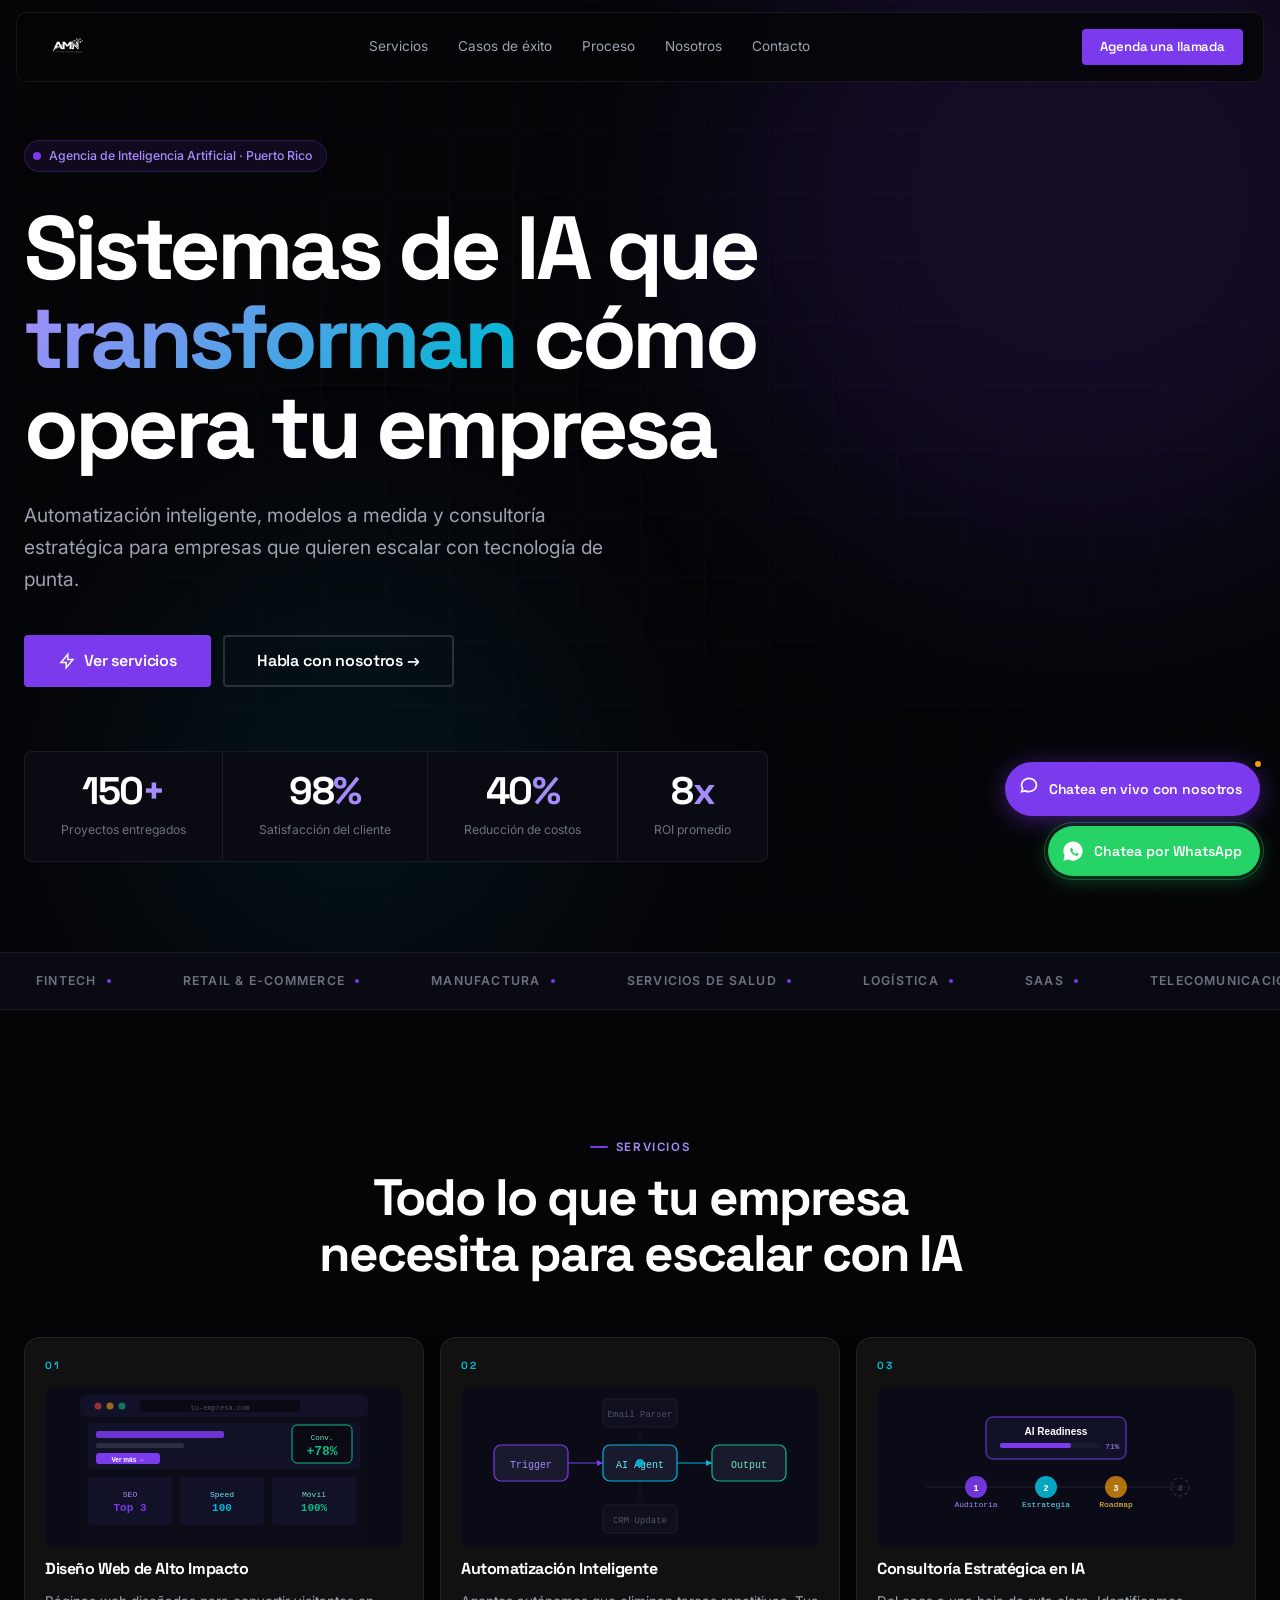
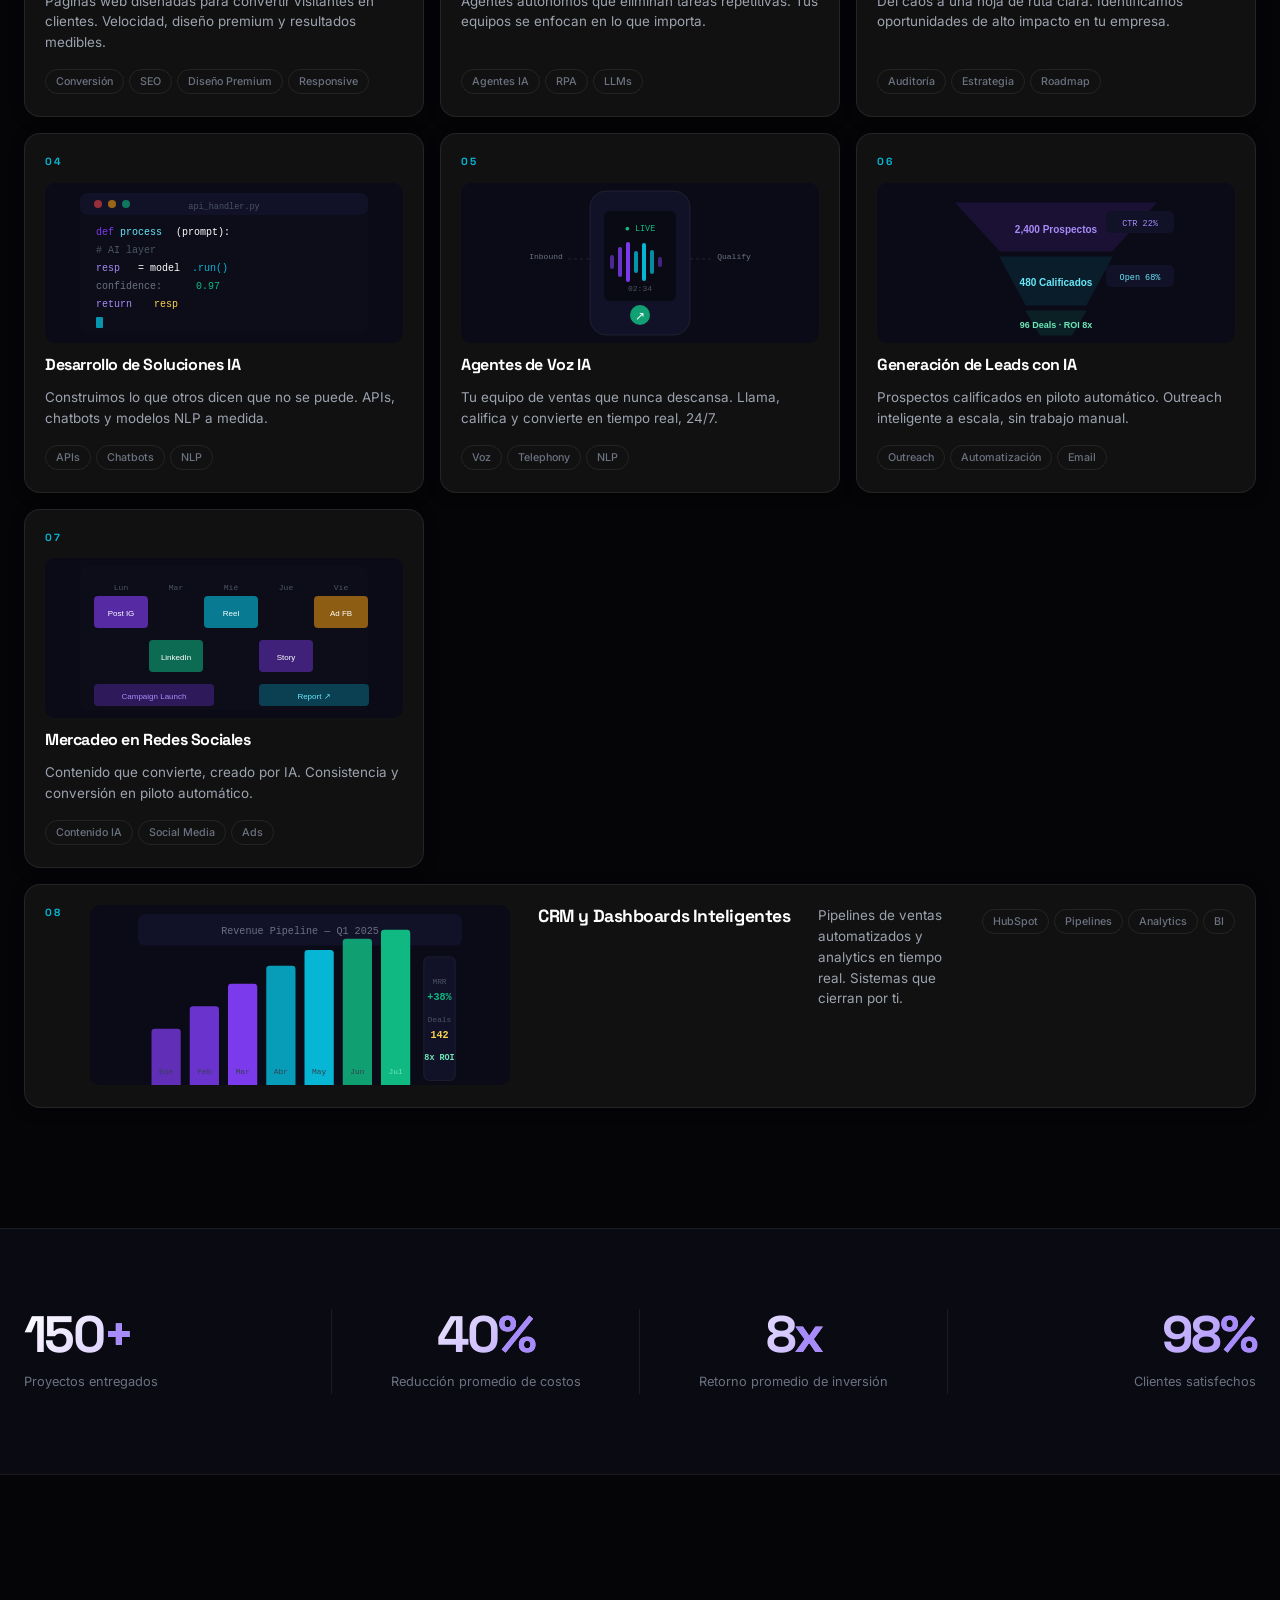
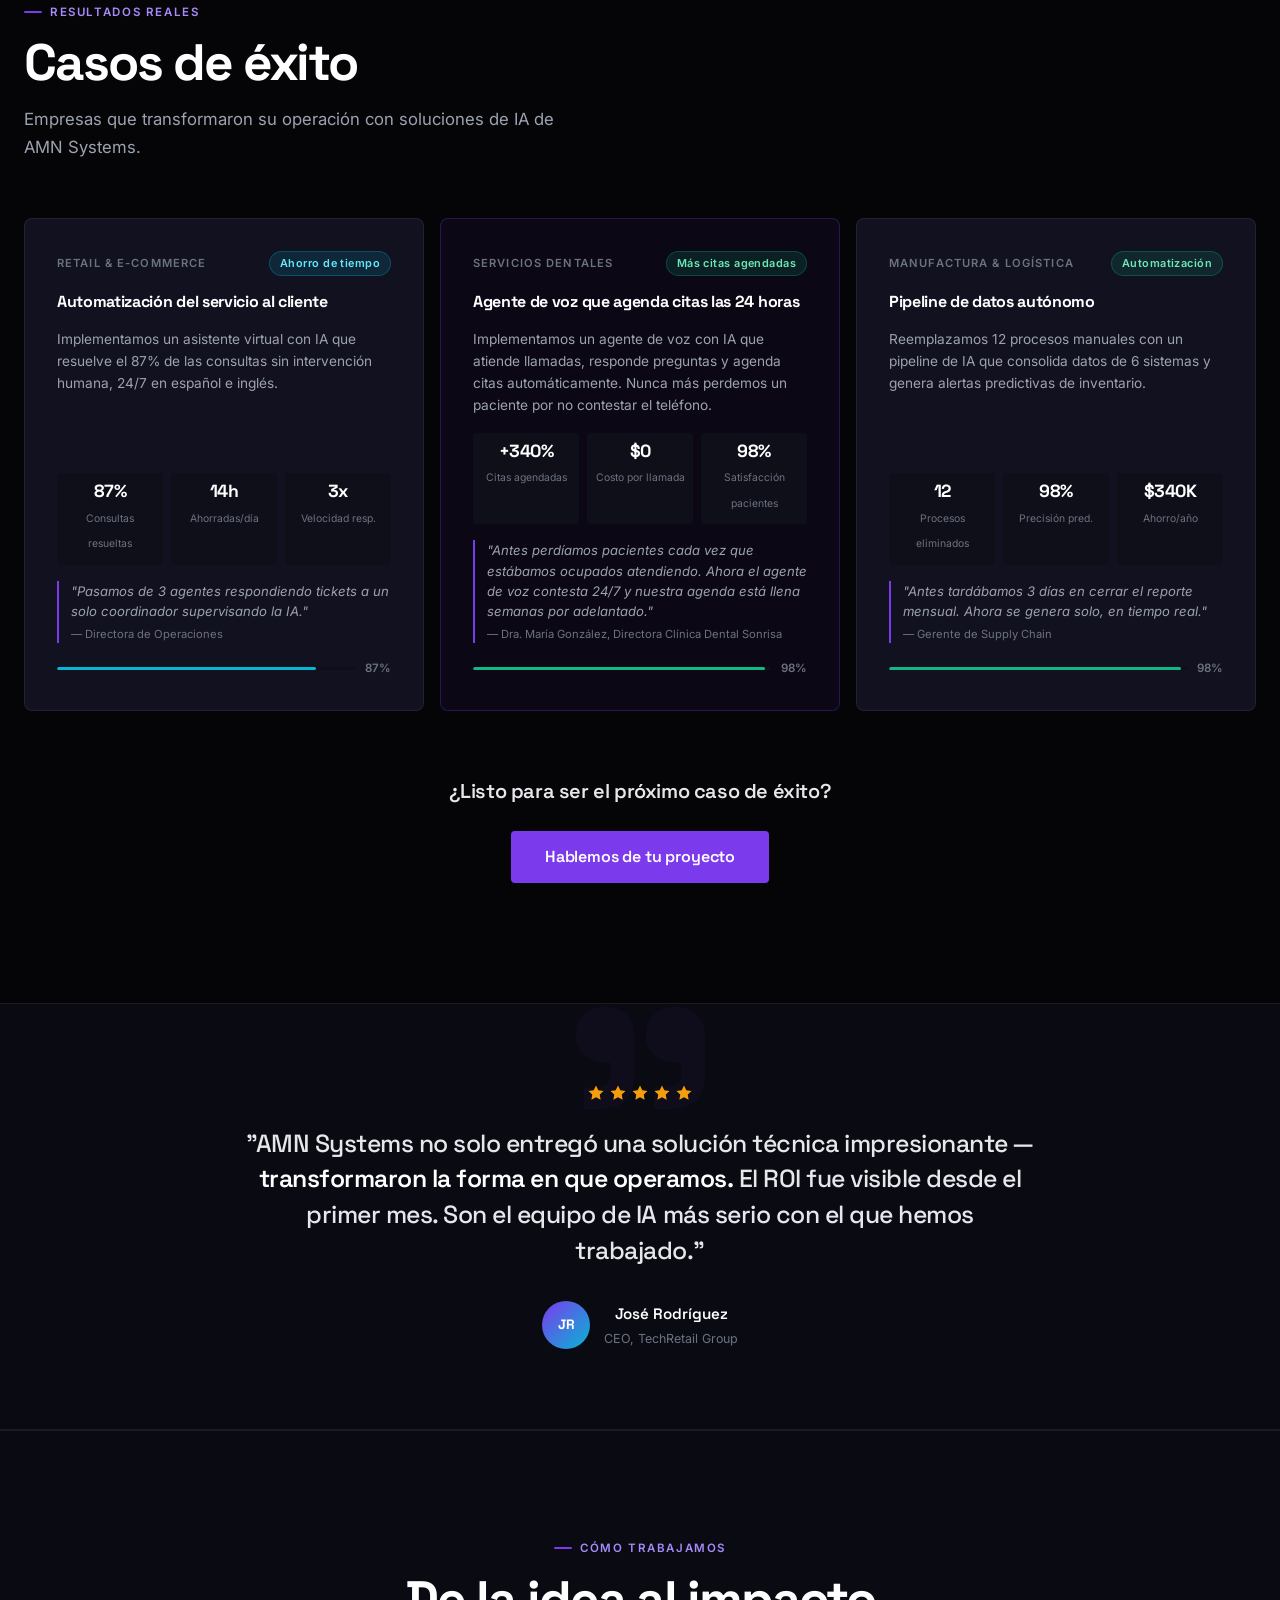
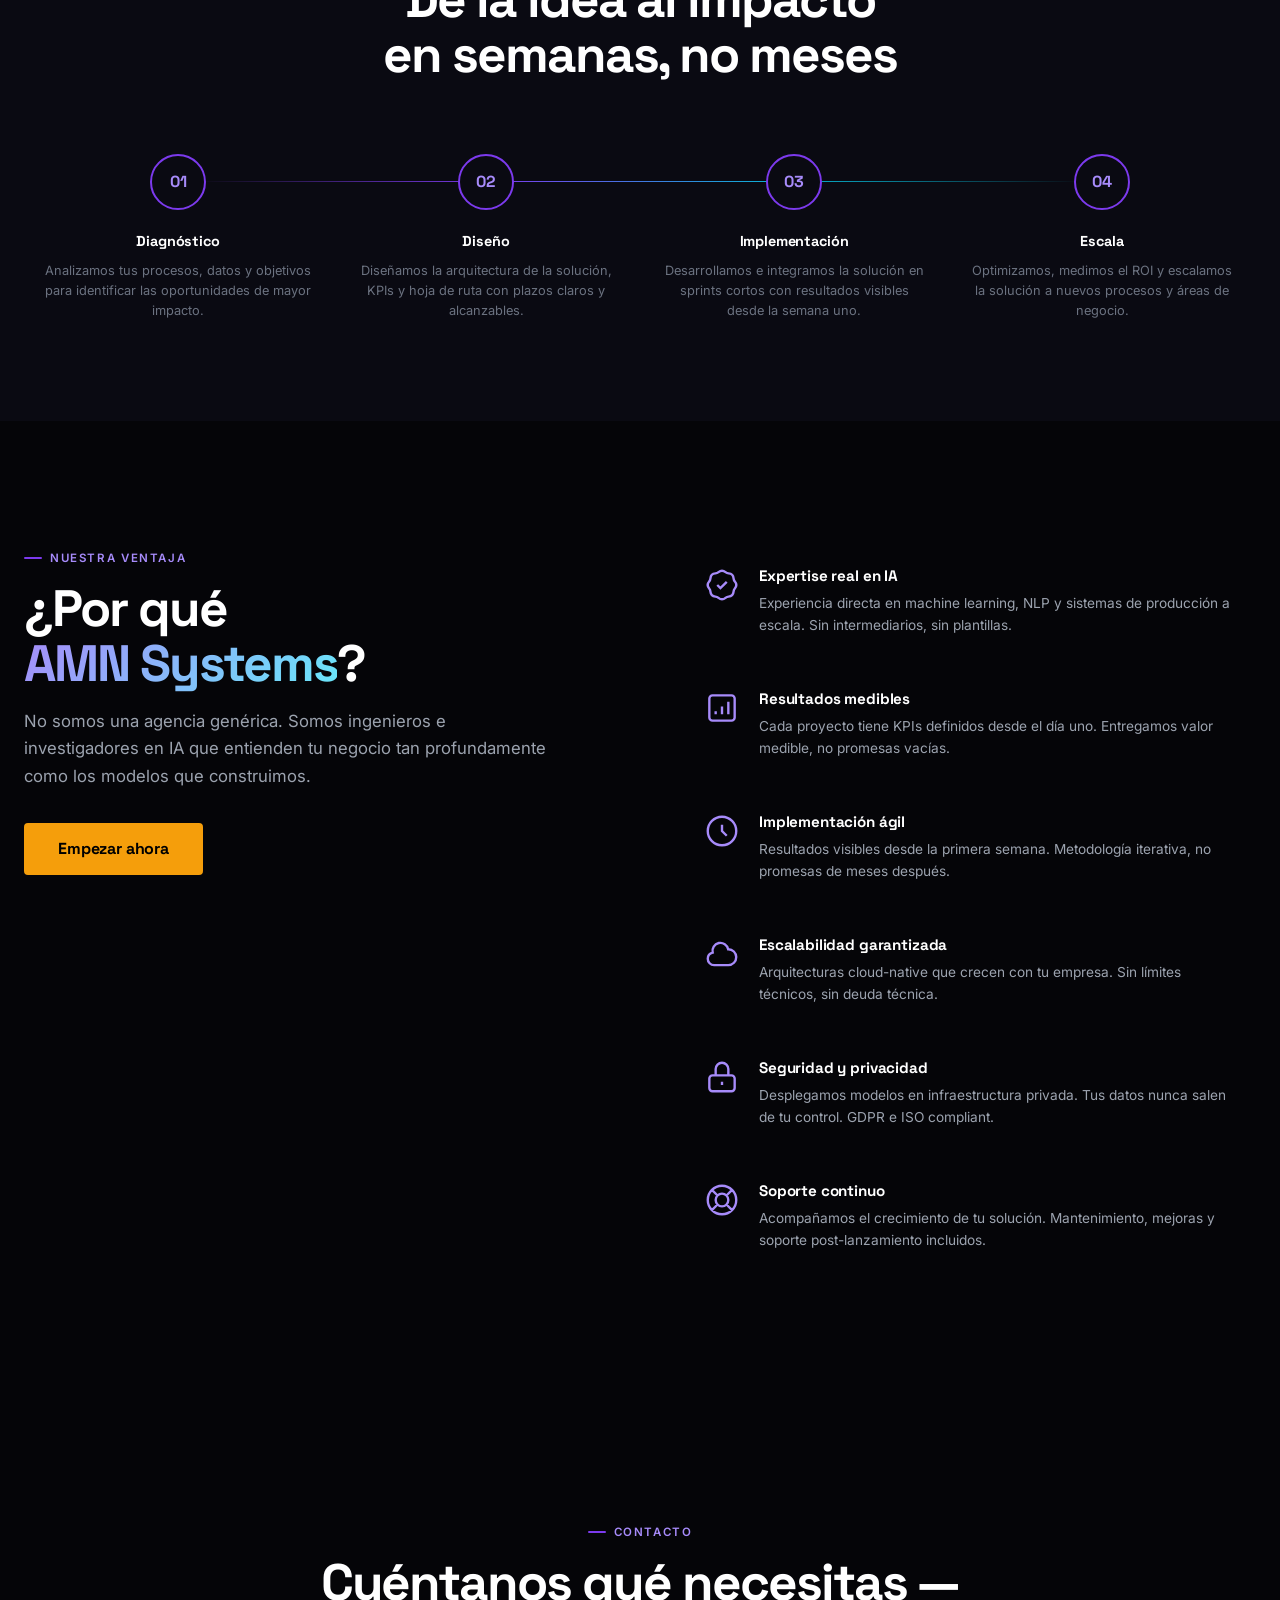
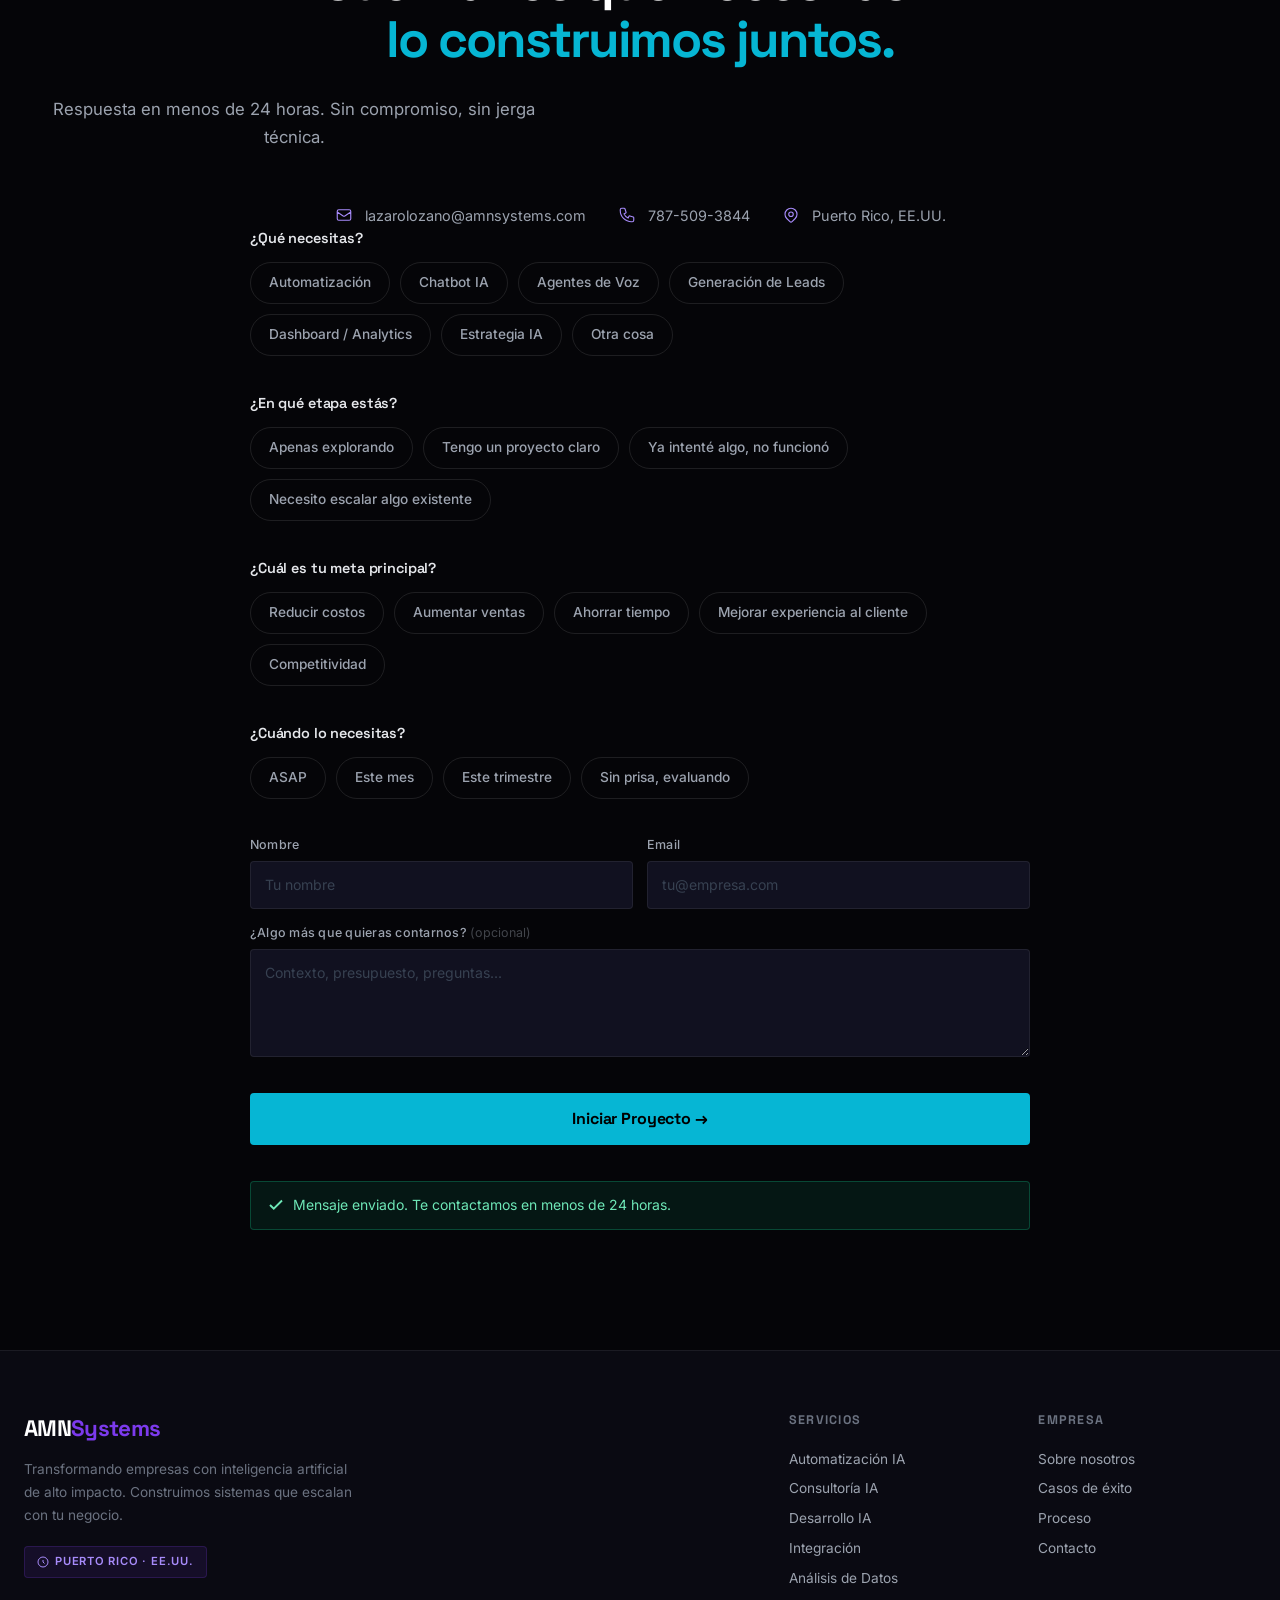
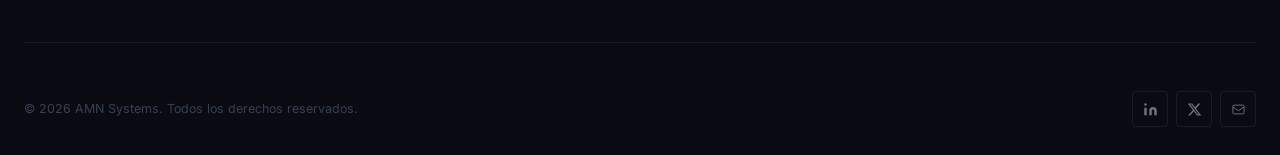
==== commit 118a8265: "Logo navbar, nueva tarjeta websites, reseña dental" ====
--- a/index.html
+++ b/index.html
@@ -22,7 +22,7 @@
 <!-- ===== NAV ===== -->
 <nav class="nav" id="navbar" role="navigation" aria-label="Navegación principal">
   <div class="nav__inner">
-    <a href="#inicio" class="nav__logo" aria-label="AMN Systems — inicio">AMN<span>Systems</span></a>
+    <a href="#inicio" class="nav__logo" aria-label="AMN Systems — inicio"><img src="logo-AMN-web.PNG" alt="AMN Systems" style="height:40px;width:auto;display:block;"/></a>
     <ul class="nav__links" role="list">
       <li><a href="#servicios">Servicios</a></li>
       <li><a href="#casos">Casos de éxito</a></li>
@@ -123,12 +123,51 @@
     </div>
     <div class="svc-grid">
 
-  <!-- 01 Automatización Inteligente -->
+  <!-- 01 Diseño Web de Alto Impacto -->
   <div class="svc-card reveal">
     <div class="svc-card__arrow" aria-hidden="true">
       <svg viewBox="0 0 24 24" fill="none" stroke="currentColor" stroke-width="2.5"><path d="M7 17L17 7M17 7H7M17 7v10"/></svg>
     </div>
     <div class="svc-card__num">01</div>
+    <div class="svc-card__visual">
+      <svg viewBox="0 0 320 160" fill="none" xmlns="http://www.w3.org/2000/svg">
+        <rect x="16" y="8" width="288" height="144" rx="8" fill="#0d0d1a"/>
+        <rect x="16" y="8" width="288" height="22" rx="8" fill="#111128"/>
+        <circle cx="34" cy="19" r="3.5" fill="#ef4444" opacity="0.6"/>
+        <circle cx="46" cy="19" r="3.5" fill="#F59E0B" opacity="0.6"/>
+        <circle cx="58" cy="19" r="3.5" fill="#10b981" opacity="0.6"/>
+        <rect x="76" y="13" width="160" height="12" rx="4" fill="#0a0a14"/>
+        <text x="156" y="23" text-anchor="middle" fill="#4b5563" font-size="7" font-family="monospace">tu-empresa.com</text>
+        <rect x="24" y="36" width="272" height="46" rx="4" fill="#111128"/>
+        <rect x="32" y="44" width="128" height="7" rx="2" fill="#7C3AED" opacity="0.85"/>
+        <rect x="32" y="56" width="88" height="5" rx="2" fill="rgba(255,255,255,0.12)"/>
+        <rect x="32" y="66" width="64" height="11" rx="3" fill="#7C3AED"/>
+        <text x="64" y="75" text-anchor="middle" fill="#fff" font-size="6.5" font-family="sans-serif" font-weight="600">Ver más →</text>
+        <rect x="228" y="38" width="60" height="38" rx="5" fill="#0a0a14" stroke="#10b981" stroke-width="1"/>
+        <text x="258" y="53" text-anchor="middle" fill="#6ee7b7" font-size="7.5" font-family="monospace">Conv.</text>
+        <text x="258" y="68" text-anchor="middle" fill="#10b981" font-size="13" font-weight="700" font-family="monospace">+78%</text>
+        <rect x="24" y="90" width="84" height="48" rx="4" fill="#111128"/>
+        <rect x="116" y="90" width="84" height="48" rx="4" fill="#111128"/>
+        <rect x="208" y="90" width="84" height="48" rx="4" fill="#111128"/>
+        <text x="66" y="110" text-anchor="middle" fill="#a78bfa" font-size="8" font-family="monospace">SEO</text>
+        <text x="66" y="124" text-anchor="middle" fill="#7C3AED" font-size="11" font-weight="700" font-family="monospace">Top 3</text>
+        <text x="158" y="110" text-anchor="middle" fill="#67e8f9" font-size="8" font-family="monospace">Speed</text>
+        <text x="158" y="124" text-anchor="middle" fill="#06B6D4" font-size="11" font-weight="700" font-family="monospace">100</text>
+        <text x="250" y="110" text-anchor="middle" fill="#6ee7b7" font-size="8" font-family="monospace">Móvil</text>
+        <text x="250" y="124" text-anchor="middle" fill="#10b981" font-size="11" font-weight="700" font-family="monospace">100%</text>
+      </svg>
+    </div>
+    <h3 class="svc-card__title">Diseño Web de Alto Impacto</h3>
+    <p class="svc-card__desc">Páginas web diseñadas para convertir visitantes en clientes. Velocidad, diseño premium y resultados medibles.</p>
+    <div class="svc-card__tags"><span>Conversión</span><span>SEO</span><span>Diseño Premium</span><span>Responsive</span></div>
+  </div>
+
+  <!-- 02 Automatización Inteligente -->
+  <div class="svc-card reveal">
+    <div class="svc-card__arrow" aria-hidden="true">
+      <svg viewBox="0 0 24 24" fill="none" stroke="currentColor" stroke-width="2.5"><path d="M7 17L17 7M17 7H7M17 7v10"/></svg>
+    </div>
+    <div class="svc-card__num">02</div>
     <div class="svc-card__visual">
       <svg viewBox="0 0 320 160" fill="none" xmlns="http://www.w3.org/2000/svg">
         <rect x="14" y="58" width="74" height="36" rx="7" fill="#1a1a2e" stroke="#7C3AED" stroke-width="1.2"/>
@@ -157,12 +196,12 @@
     <div class="svc-card__tags"><span>Agentes IA</span><span>RPA</span><span>LLMs</span></div>
   </div>
 
-  <!-- 02 Consultoría -->
+  <!-- 03 Consultoría -->
   <div class="svc-card reveal">
     <div class="svc-card__arrow" aria-hidden="true">
       <svg viewBox="0 0 24 24" fill="none" stroke="currentColor" stroke-width="2.5"><path d="M7 17L17 7M17 7H7M17 7v10"/></svg>
     </div>
-    <div class="svc-card__num">02</div>
+    <div class="svc-card__num">03</div>
     <div class="svc-card__visual">
       <svg viewBox="0 0 320 160" fill="none" xmlns="http://www.w3.org/2000/svg">
         <line x1="30" y1="100" x2="290" y2="100" stroke="rgba(255,255,255,0.06)" stroke-width="1.5"/>
@@ -189,12 +228,12 @@
     <div class="svc-card__tags"><span>Auditoría</span><span>Estrategia</span><span>Roadmap</span></div>
   </div>
 
-  <!-- 03 Desarrollo -->
+  <!-- 04 Desarrollo -->
   <div class="svc-card reveal">
     <div class="svc-card__arrow" aria-hidden="true">
       <svg viewBox="0 0 24 24" fill="none" stroke="currentColor" stroke-width="2.5"><path d="M7 17L17 7M17 7H7M17 7v10"/></svg>
     </div>
-    <div class="svc-card__num">03</div>
+    <div class="svc-card__num">04</div>
     <div class="svc-card__visual">
       <svg viewBox="0 0 320 160" fill="none" xmlns="http://www.w3.org/2000/svg">
         <rect x="16" y="10" width="288" height="140" rx="8" fill="#0d0d1a"/>
@@ -222,12 +261,12 @@
     <div class="svc-card__tags"><span>APIs</span><span>Chatbots</span><span>NLP</span></div>
   </div>
 
-  <!-- 04 Agentes de Voz -->
+  <!-- 05 Agentes de Voz -->
   <div class="svc-card reveal">
     <div class="svc-card__arrow" aria-hidden="true">
       <svg viewBox="0 0 24 24" fill="none" stroke="currentColor" stroke-width="2.5"><path d="M7 17L17 7M17 7H7M17 7v10"/></svg>
     </div>
-    <div class="svc-card__num">04</div>
+    <div class="svc-card__num">05</div>
     <div class="svc-card__visual">
       <svg viewBox="0 0 320 160" fill="none" xmlns="http://www.w3.org/2000/svg">
         <rect x="110" y="8" width="100" height="144" rx="16" fill="#111128" stroke="rgba(255,255,255,0.07)" stroke-width="1"/>
@@ -254,12 +293,12 @@
     <div class="svc-card__tags"><span>Voz</span><span>Telephony</span><span>NLP</span></div>
   </div>
 
-  <!-- 05 Leads -->
+  <!-- 06 Leads -->
   <div class="svc-card reveal">
     <div class="svc-card__arrow" aria-hidden="true">
       <svg viewBox="0 0 24 24" fill="none" stroke="currentColor" stroke-width="2.5"><path d="M7 17L17 7M17 7H7M17 7v10"/></svg>
     </div>
-    <div class="svc-card__num">05</div>
+    <div class="svc-card__num">06</div>
     <div class="svc-card__visual">
       <svg viewBox="0 0 320 160" fill="none" xmlns="http://www.w3.org/2000/svg">
         <path d="M60 20 L260 20 L216 68 L104 68 Z" fill="#7C3AED" opacity="0.13" stroke="#7C3AED" stroke-width="1"/>
@@ -279,12 +318,12 @@
     <div class="svc-card__tags"><span>Outreach</span><span>Automatización</span><span>Email</span></div>
   </div>
 
-  <!-- 06 Social -->
+  <!-- 07 Social -->
   <div class="svc-card reveal">
     <div class="svc-card__arrow" aria-hidden="true">
       <svg viewBox="0 0 24 24" fill="none" stroke="currentColor" stroke-width="2.5"><path d="M7 17L17 7M17 7H7M17 7v10"/></svg>
     </div>
-    <div class="svc-card__num">06</div>
+    <div class="svc-card__num">07</div>
     <div class="svc-card__visual">
       <svg viewBox="0 0 320 160" fill="none" xmlns="http://www.w3.org/2000/svg">
         <rect x="16" y="8" width="288" height="144" rx="8" fill="#0d0d1a"/>
@@ -314,12 +353,12 @@
     <div class="svc-card__tags"><span>Contenido IA</span><span>Social Media</span><span>Ads</span></div>
   </div>
 
-  <!-- 07 CRM -->
+  <!-- 08 CRM -->
   <div class="svc-card svc-card--wide reveal">
     <div class="svc-card__arrow" aria-hidden="true">
       <svg viewBox="0 0 24 24" fill="none" stroke="currentColor" stroke-width="2.5"><path d="M7 17L17 7M17 7H7M17 7v10"/></svg>
     </div>
-    <div class="svc-card__num">07</div>
+    <div class="svc-card__num">08</div>
     <div class="svc-card__visual">
       <svg viewBox="0 0 320 160" fill="none" xmlns="http://www.w3.org/2000/svg">
         <rect x="16" y="8" width="288" height="28" rx="6" fill="#111128"/>
@@ -410,20 +449,20 @@
 
       <article class="case-card case-card--featured reveal">
         <div class="case-card__top">
-          <div class="case-card__industry">Servicios Financieros</div>
-          <span class="badge badge--gold">Aumento de ventas</span>
-        </div>
-        <h3>Motor de recomendación para fintech</h3>
-        <p>Sistema de IA que analiza el perfil financiero de cada usuario en tiempo real y recomienda productos con alta probabilidad de conversión.</p>
+          <div class="case-card__industry">Servicios Dentales</div>
+          <span class="badge badge--green">Más citas agendadas</span>
+        </div>
+        <h3>Agente de voz que agenda citas las 24 horas</h3>
+        <p>Implementamos un agente de voz con IA que atiende llamadas, responde preguntas y agenda citas automáticamente. Nunca más perdemos un paciente por no contestar el teléfono.</p>
         <div class="case-stats">
-          <div class="case-stat"><strong>+64%</strong><span>Conversión</span></div>
-          <div class="case-stat"><strong>$2.1M</strong><span>Revenue/año</span></div>
-          <div class="case-stat"><strong>41%</strong><span>Menos churn</span></div>
-        </div>
-        <blockquote>"El sistema predice qué producto necesita cada cliente antes de que él mismo lo sepa."<cite>— VP de Producto</cite></blockquote>
+          <div class="case-stat"><strong>+340%</strong><span>Citas agendadas</span></div>
+          <div class="case-stat"><strong>$0</strong><span>Costo por llamada</span></div>
+          <div class="case-stat"><strong>98%</strong><span>Satisfacción pacientes</span></div>
+        </div>
+        <blockquote>"Antes perdíamos pacientes cada vez que estábamos ocupados atendiendo. Ahora el agente de voz contesta 24/7 y nuestra agenda está llena semanas por adelantado."<cite>— Dra. María González, Directora Clínica Dental Sonrisa</cite></blockquote>
         <div class="case-bar">
-          <div class="case-bar__track"><div class="case-bar__fill" data-width="64" style="background:var(--gold)"></div></div>
-          <span>+64%</span>
+          <div class="case-bar__track"><div class="case-bar__fill" data-width="98" style="background:#10B981"></div></div>
+          <span>98%</span>
         </div>
       </article>
 
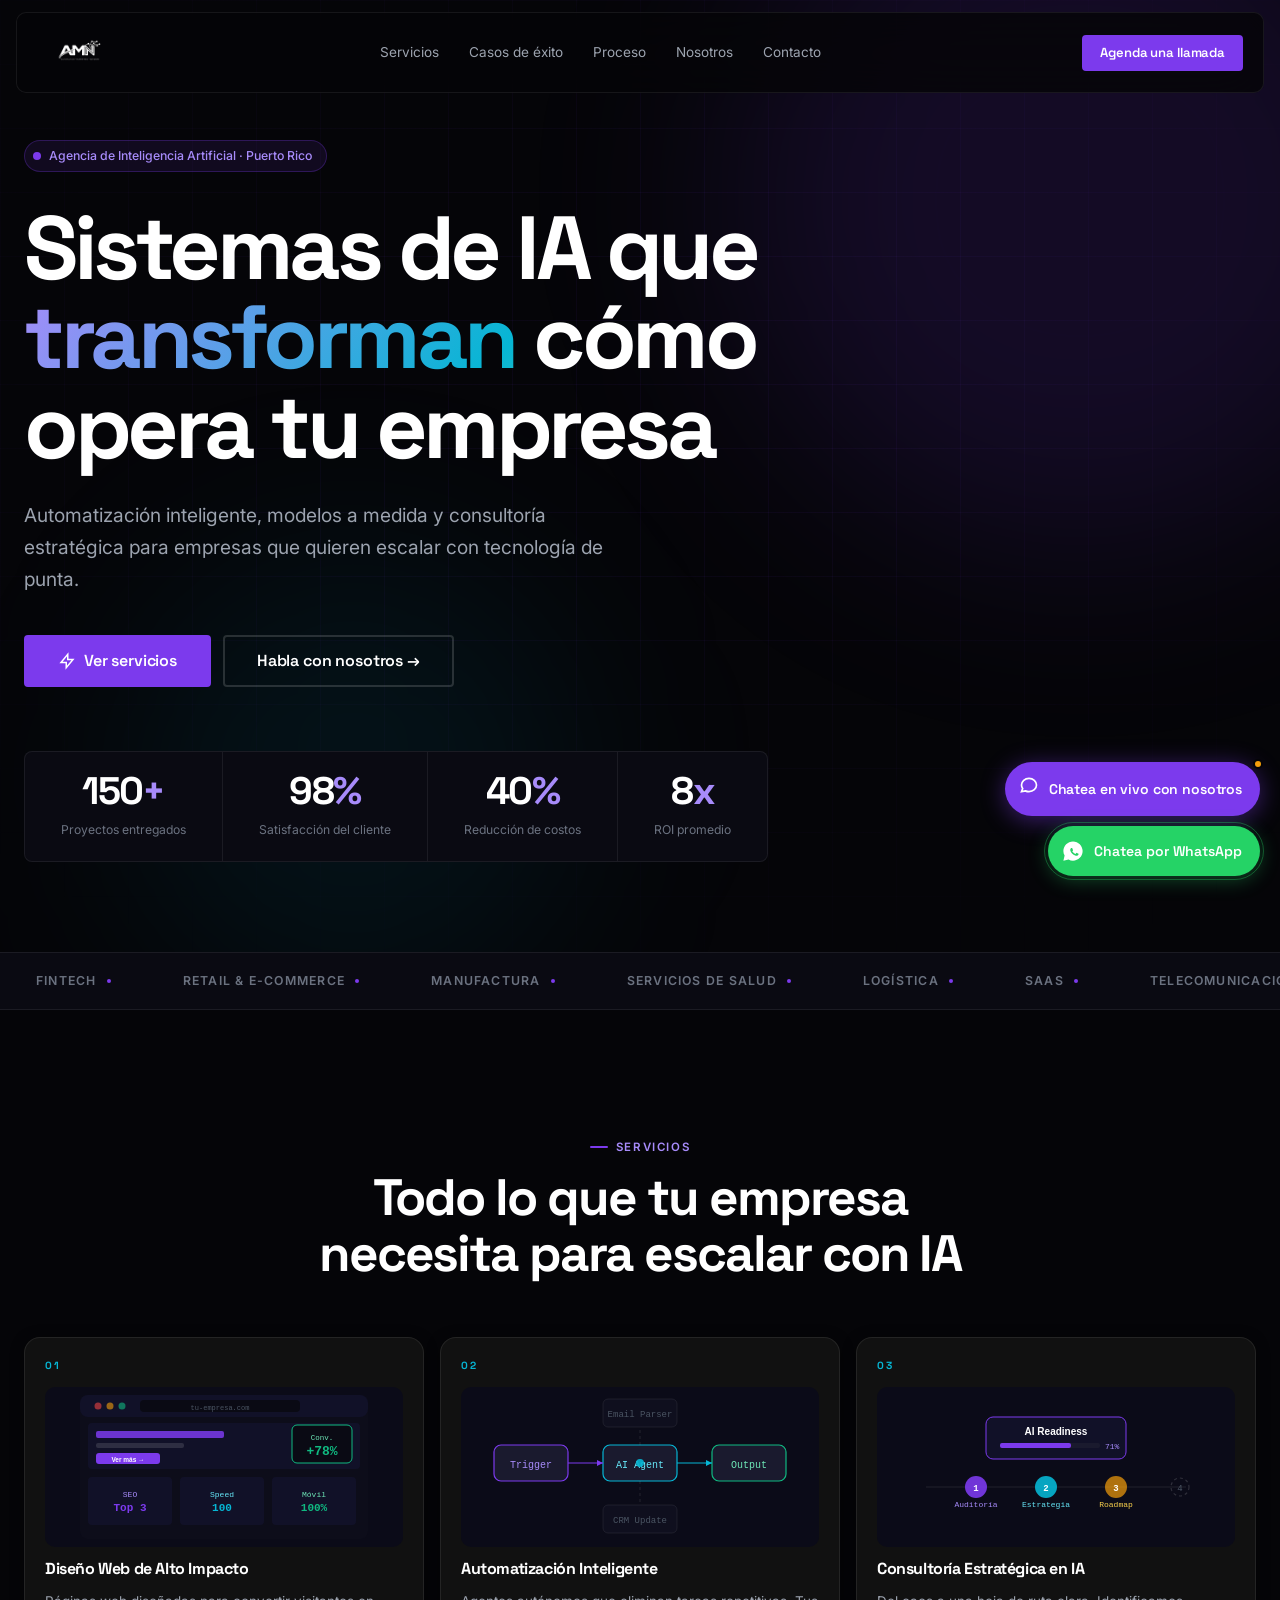
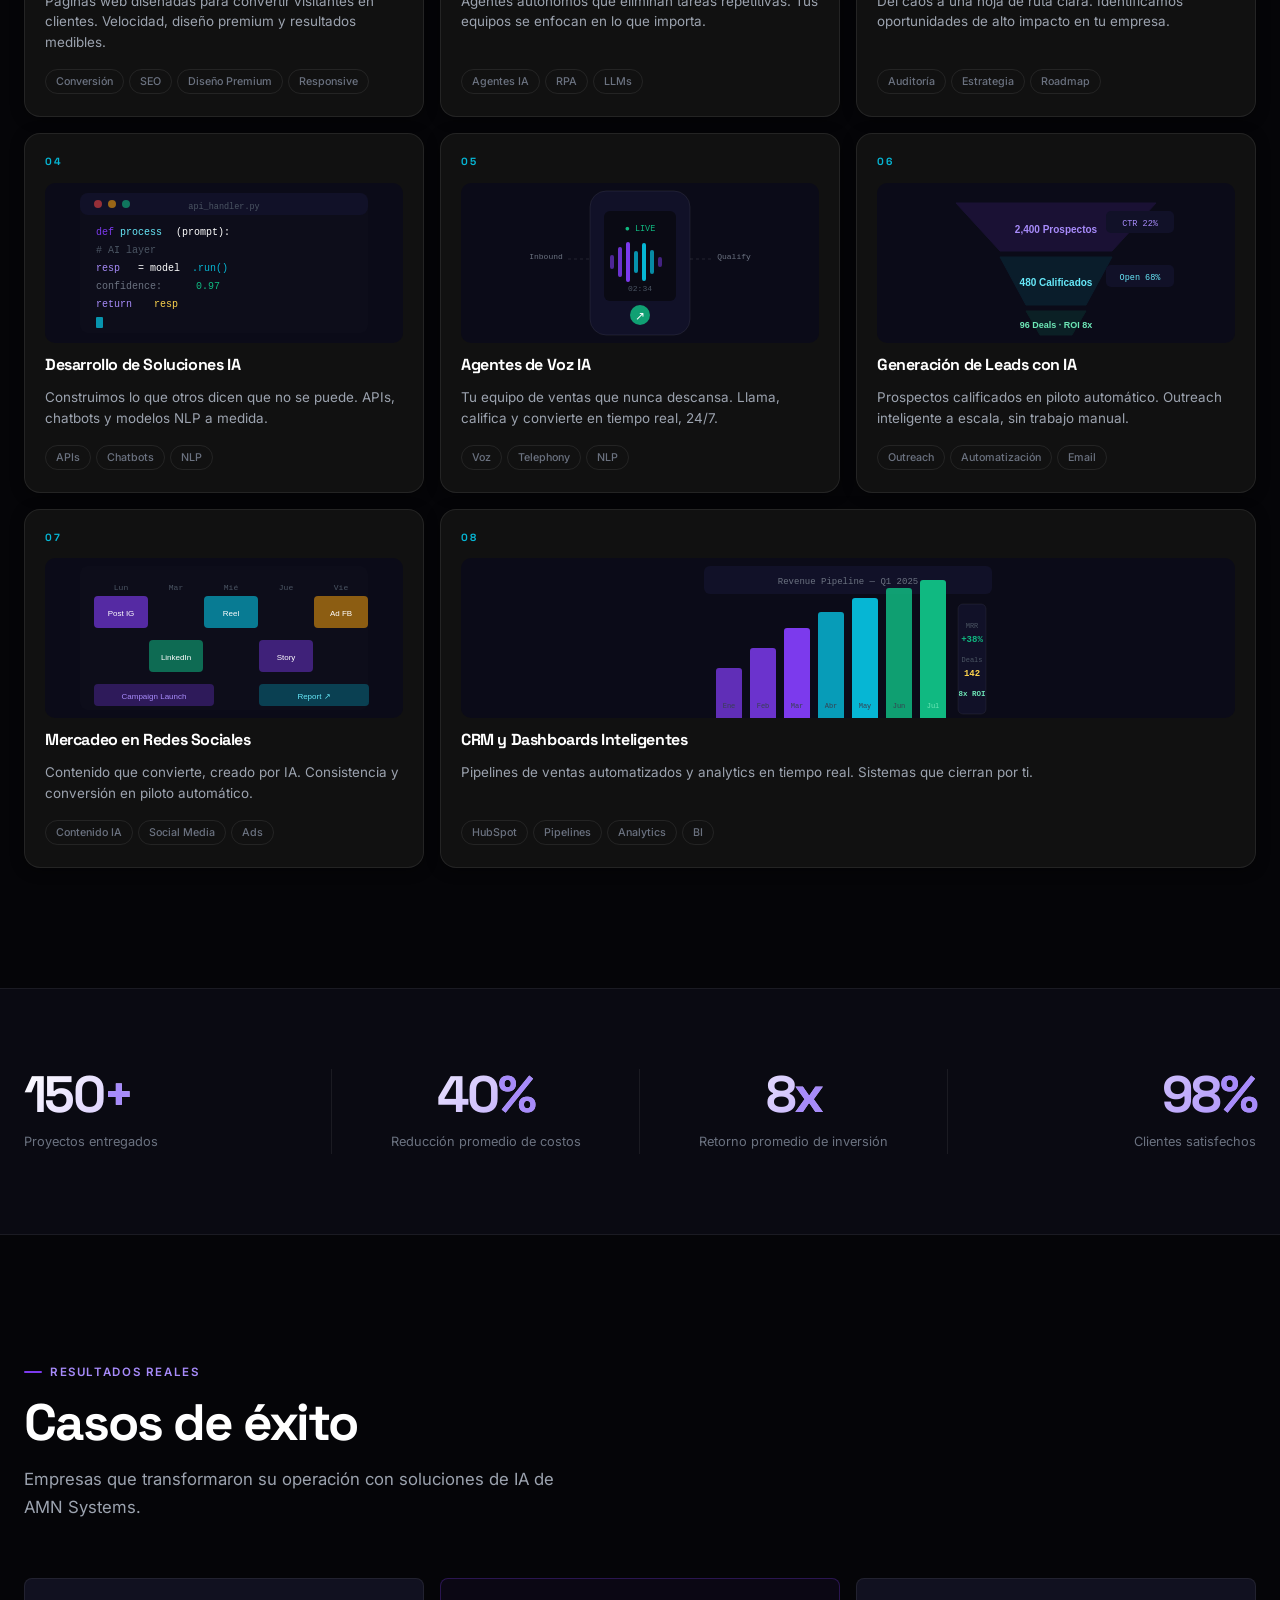
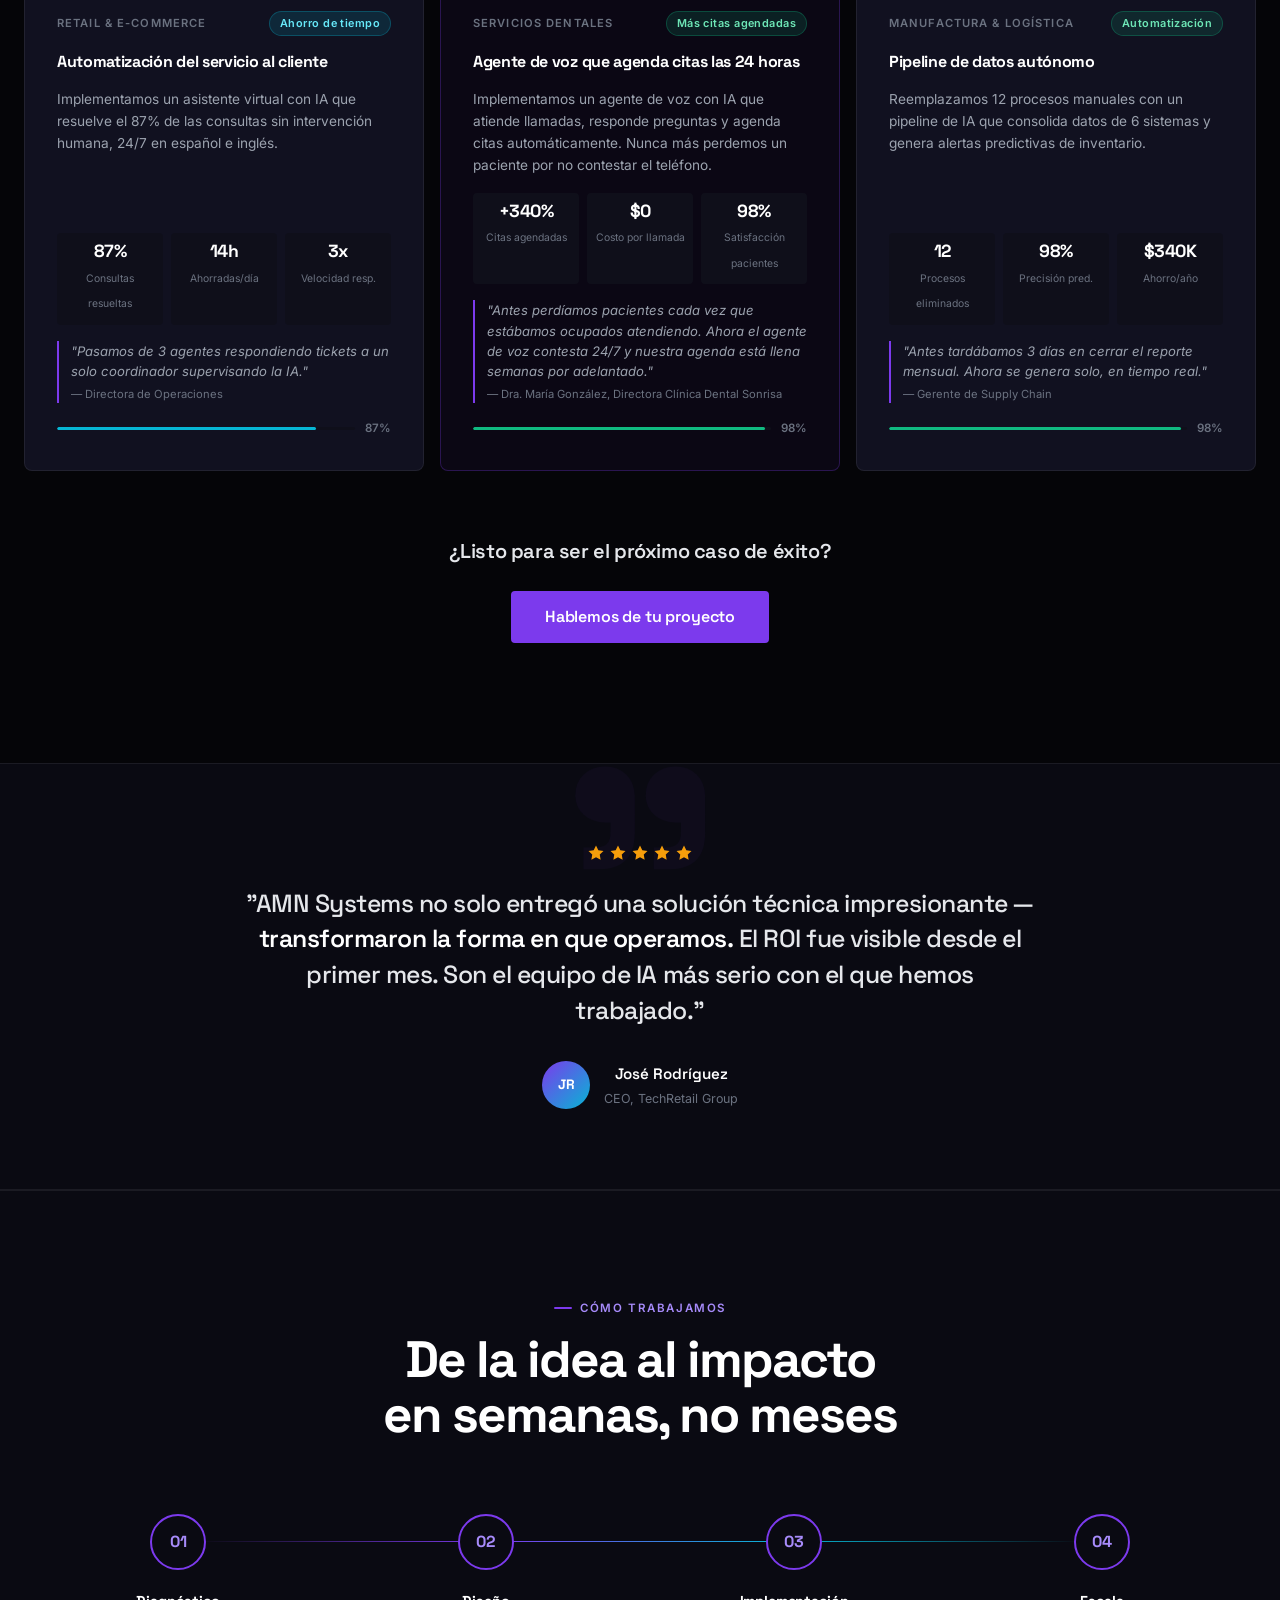
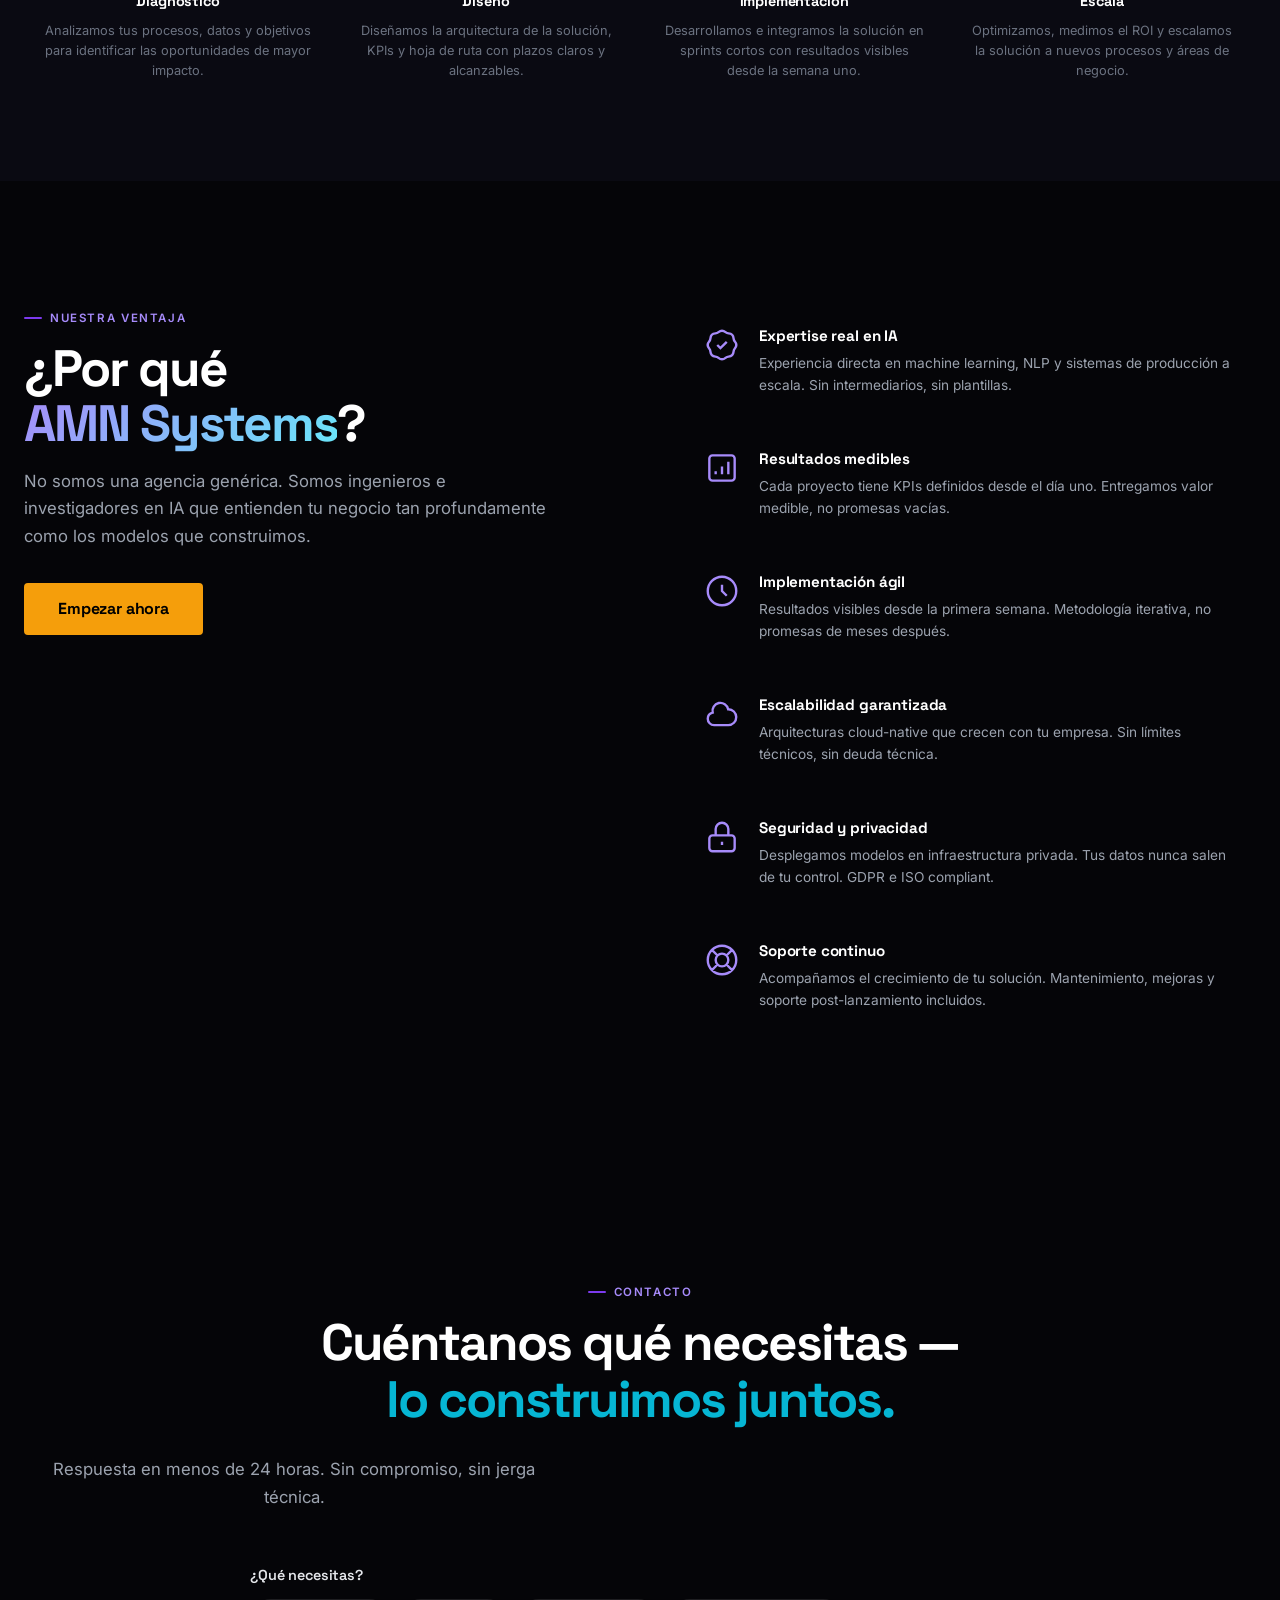
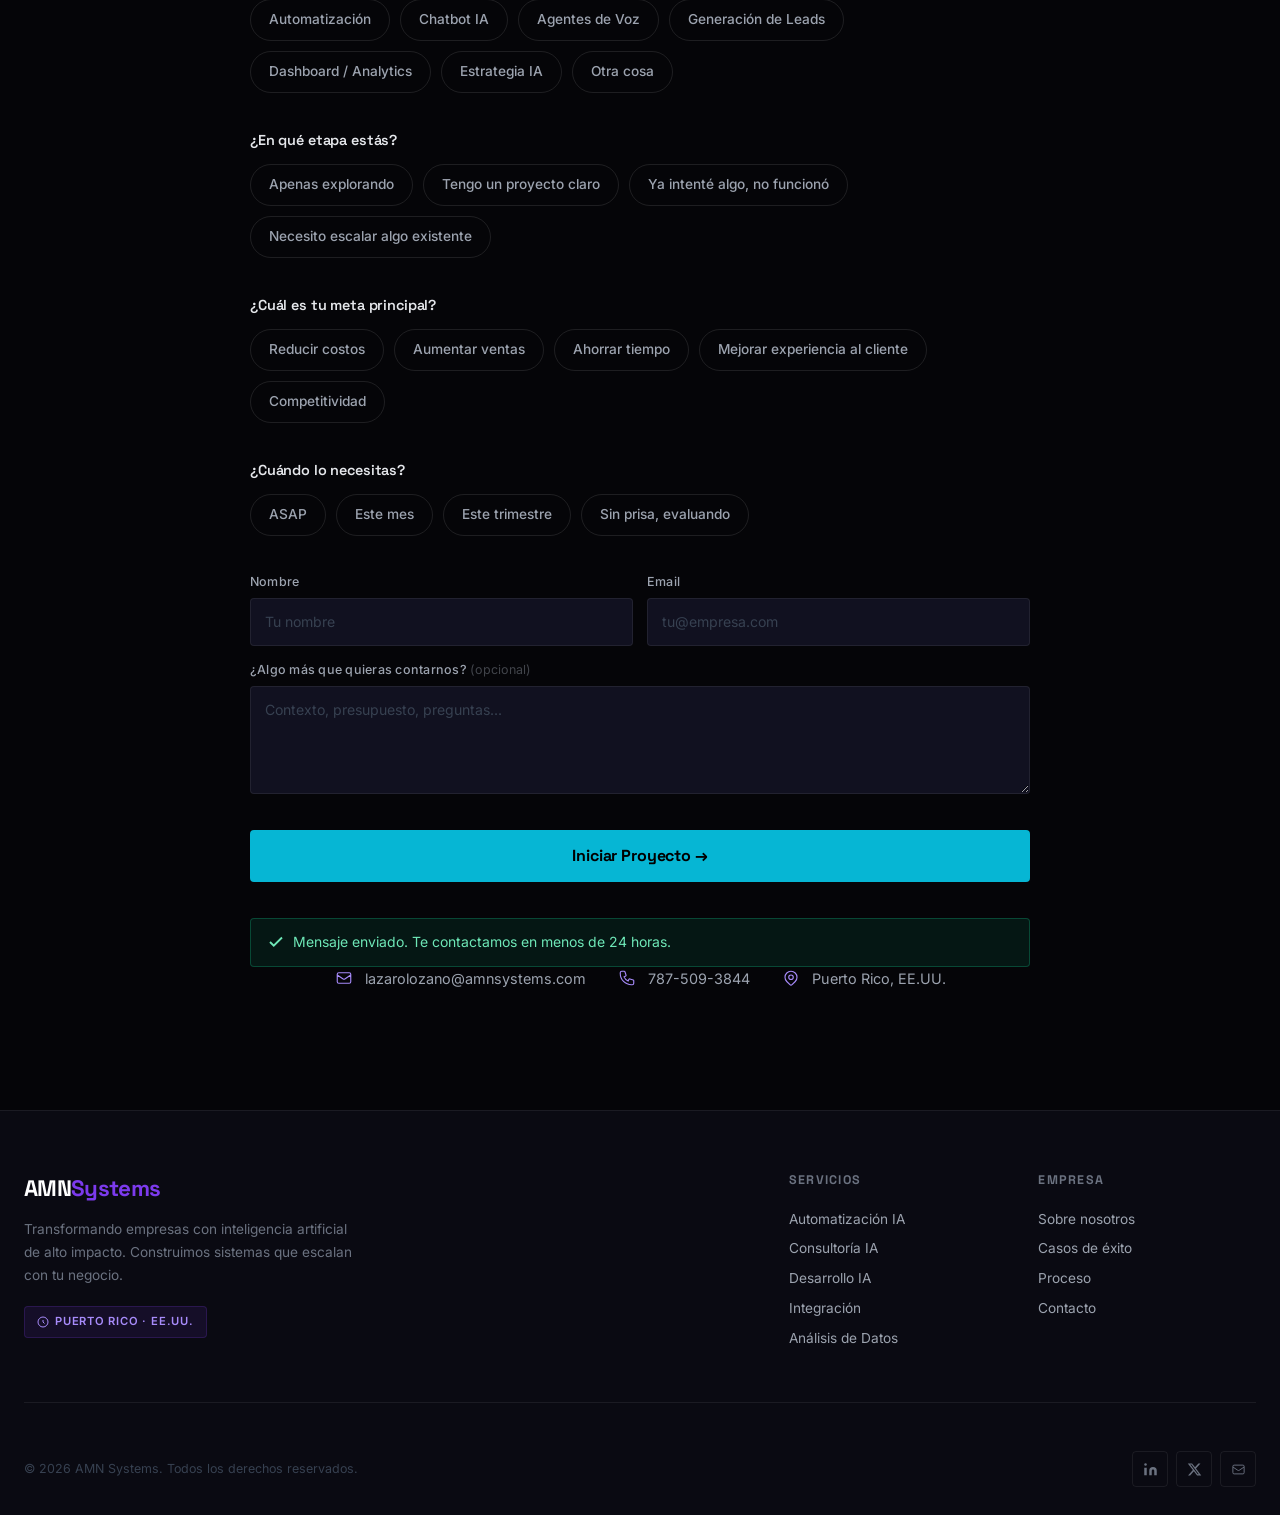
==== commit 4f1087de: "Fix logo, tarjeta CRM, info contacto" ====
--- a/index.html
+++ b/index.html
@@ -22,7 +22,7 @@
 <!-- ===== NAV ===== -->
 <nav class="nav" id="navbar" role="navigation" aria-label="Navegación principal">
   <div class="nav__inner">
-    <a href="#inicio" class="nav__logo" aria-label="AMN Systems — inicio"><img src="logo-AMN-web.PNG" alt="AMN Systems" style="height:40px;width:auto;display:block;"/></a>
+    <a href="#inicio" class="nav__logo" aria-label="AMN Systems — inicio"><img src="logo-AMN-web.PNG" alt="AMN Systems" style="height:55px;width:auto;display:block;"/></a>
     <ul class="nav__links" role="list">
       <li><a href="#servicios">Servicios</a></li>
       <li><a href="#casos">Casos de éxito</a></li>
@@ -354,7 +354,7 @@
   </div>
 
   <!-- 08 CRM -->
-  <div class="svc-card svc-card--wide reveal">
+  <div class="svc-card reveal" style="grid-column: span 2;">
     <div class="svc-card__arrow" aria-hidden="true">
       <svg viewBox="0 0 24 24" fill="none" stroke="currentColor" stroke-width="2.5"><path d="M7 17L17 7M17 7H7M17 7v10"/></svg>
     </div>
@@ -638,21 +638,6 @@
       <h2 class="section-title" id="contact-title">Cuéntanos qué necesitas —<br/><span class="electric">lo construimos juntos.</span></h2>
       <p class="section-sub">Respuesta en menos de 24 horas. Sin compromiso, sin jerga técnica.</p>
     </div>
-    <div class="contact__meta reveal">
-      <div class="contact__detail">
-        <svg viewBox="0 0 24 24" fill="none" stroke="currentColor" stroke-width="1.5" aria-hidden="true"><path d="M3 8l7.89 5.26a2 2 0 002.22 0L21 8M5 19h14a2 2 0 002-2V7a2 2 0 00-2-2H5a2 2 0 00-2 2v10a2 2 0 002 2z"/></svg>
-        <a href="mailto:lazarolozano@amnsystems.com">lazarolozano@amnsystems.com</a>
-      </div>
-      <div class="contact__detail">
-        <svg viewBox="0 0 24 24" fill="none" stroke="currentColor" stroke-width="1.5" aria-hidden="true"><path d="M3 5a2 2 0 012-2h3.28a1 1 0 01.948.684l1.498 4.493a1 1 0 01-.502 1.21l-2.257 1.13a11.042 11.042 0 005.516 5.516l1.13-2.257a1 1 0 011.21-.502l4.493 1.498a1 1 0 01.684.949V19a2 2 0 01-2 2h-1C9.716 21 3 14.284 3 6V5z"/></svg>
-        <a href="tel:+17875093844">787-509-3844</a>
-      </div>
-      <div class="contact__detail">
-        <svg viewBox="0 0 24 24" fill="none" stroke="currentColor" stroke-width="1.5" aria-hidden="true"><path d="M17.657 16.657L13.414 20.9a1.998 1.998 0 01-2.827 0l-4.244-4.243a8 8 0 1111.314 0z"/><path d="M15 11a3 3 0 11-6 0 3 3 0 016 0z"/></svg>
-        <span>Puerto Rico, EE.UU.</span>
-      </div>
-    </div>
-
     <form class="iForm" id="contactForm" novalidate>
 
       <div class="iForm__group">
@@ -724,6 +709,21 @@
       </p>
 
     </form>
+
+    <div class="contact__meta reveal">
+      <div class="contact__detail">
+        <svg viewBox="0 0 24 24" fill="none" stroke="currentColor" stroke-width="1.5" aria-hidden="true"><path d="M3 8l7.89 5.26a2 2 0 002.22 0L21 8M5 19h14a2 2 0 002-2V7a2 2 0 00-2-2H5a2 2 0 00-2 2v10a2 2 0 002 2z"/></svg>
+        <a href="mailto:lazarolozano@amnsystems.com">lazarolozano@amnsystems.com</a>
+      </div>
+      <div class="contact__detail">
+        <svg viewBox="0 0 24 24" fill="none" stroke="currentColor" stroke-width="1.5" aria-hidden="true"><path d="M3 5a2 2 0 012-2h3.28a1 1 0 01.948.684l1.498 4.493a1 1 0 01-.502 1.21l-2.257 1.13a11.042 11.042 0 005.516 5.516l1.13-2.257a1 1 0 011.21-.502l4.493 1.498a1 1 0 01.684.949V19a2 2 0 01-2 2h-1C9.716 21 3 14.284 3 6V5z"/></svg>
+        <a href="tel:+17875093844">787-509-3844</a>
+      </div>
+      <div class="contact__detail">
+        <svg viewBox="0 0 24 24" fill="none" stroke="currentColor" stroke-width="1.5" aria-hidden="true"><path d="M17.657 16.657L13.414 20.9a1.998 1.998 0 01-2.827 0l-4.244-4.243a8 8 0 1111.314 0z"/><path d="M15 11a3 3 0 11-6 0 3 3 0 016 0z"/></svg>
+        <span>Puerto Rico, EE.UU.</span>
+      </div>
+    </div>
   </div>
 </section>
 
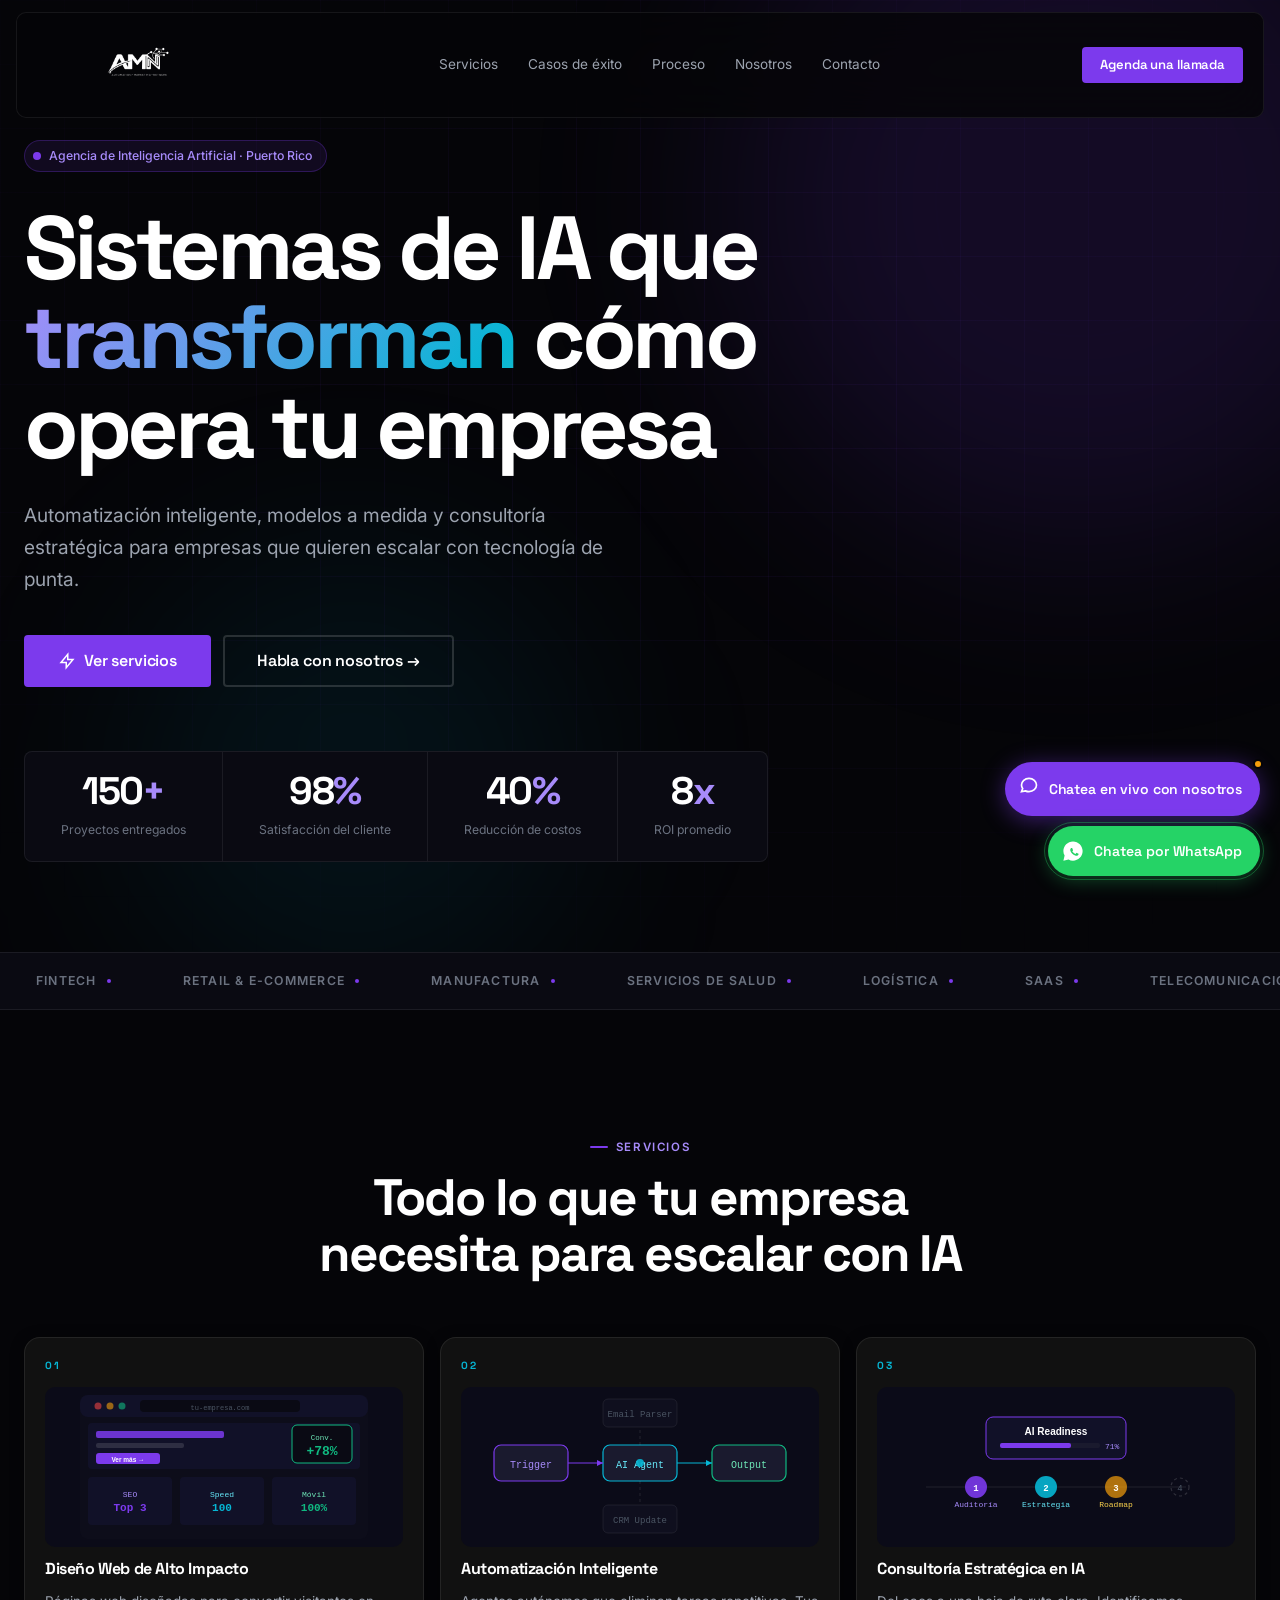
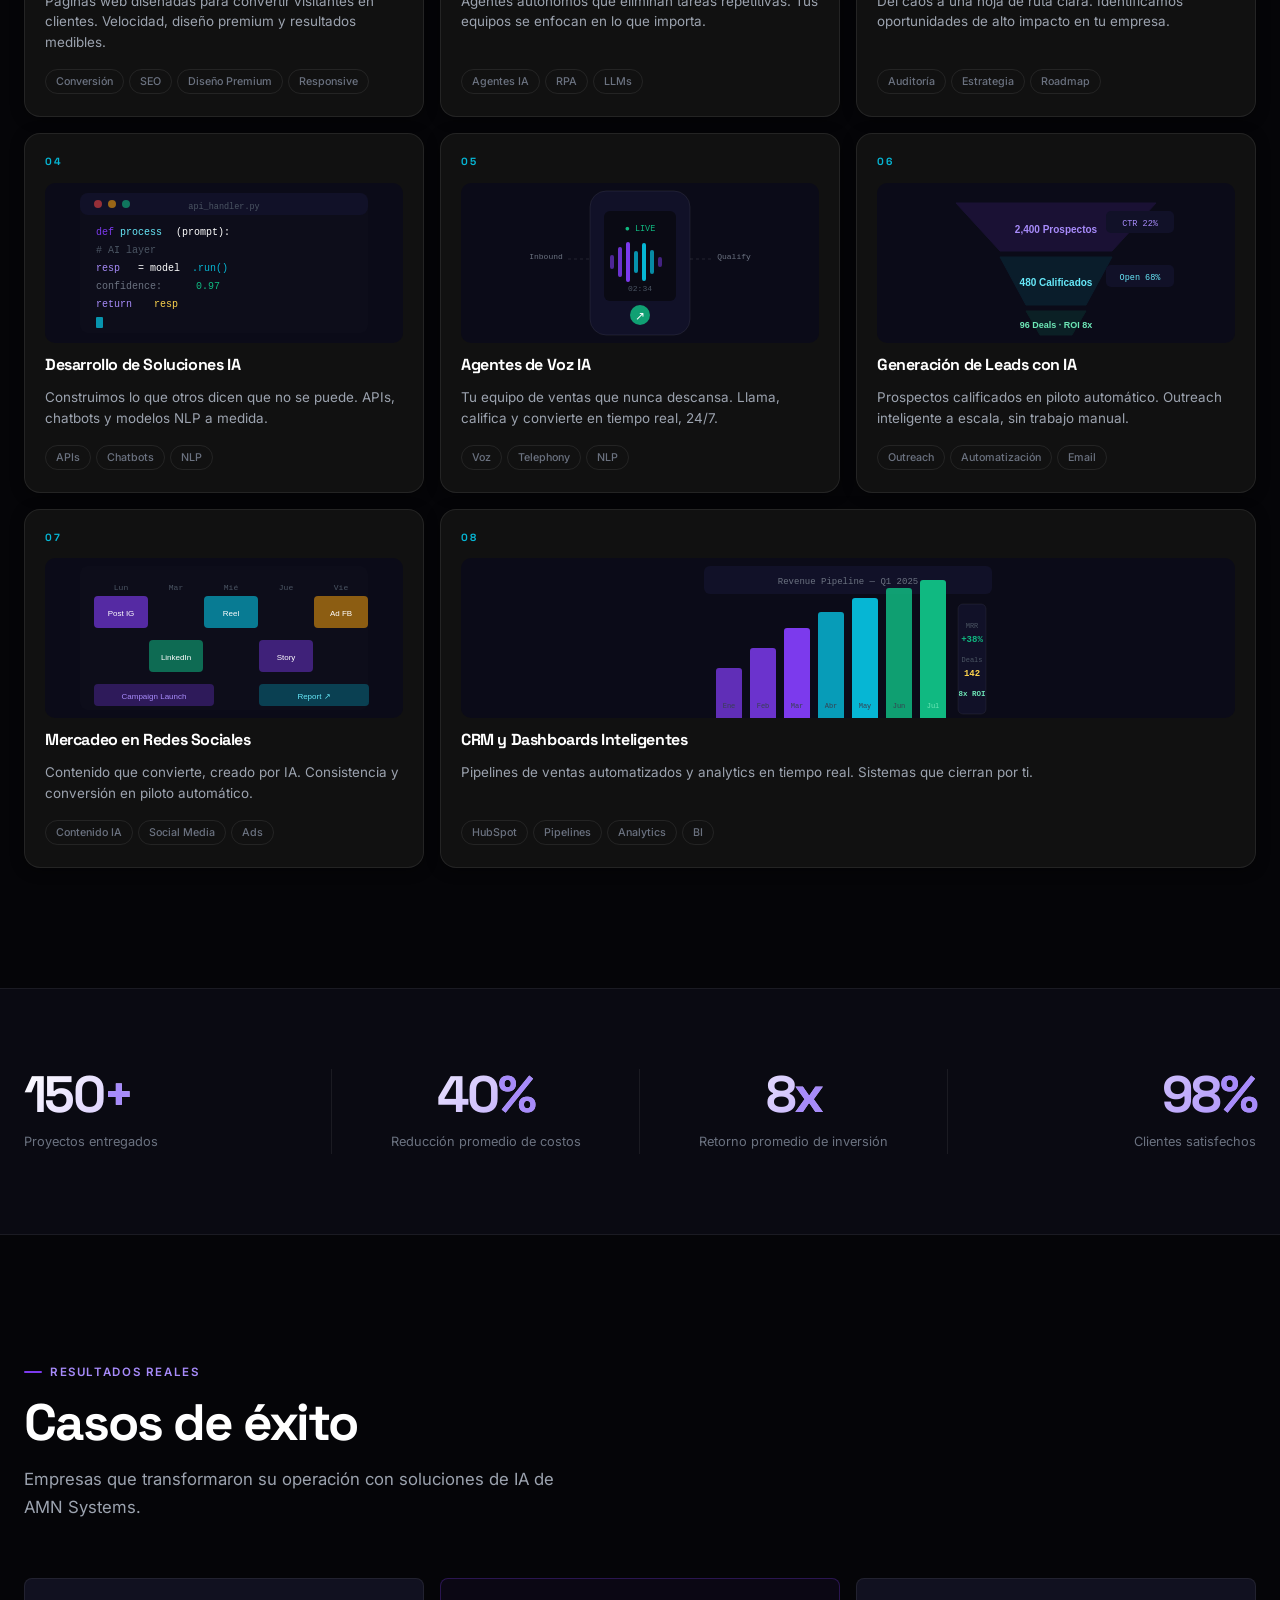
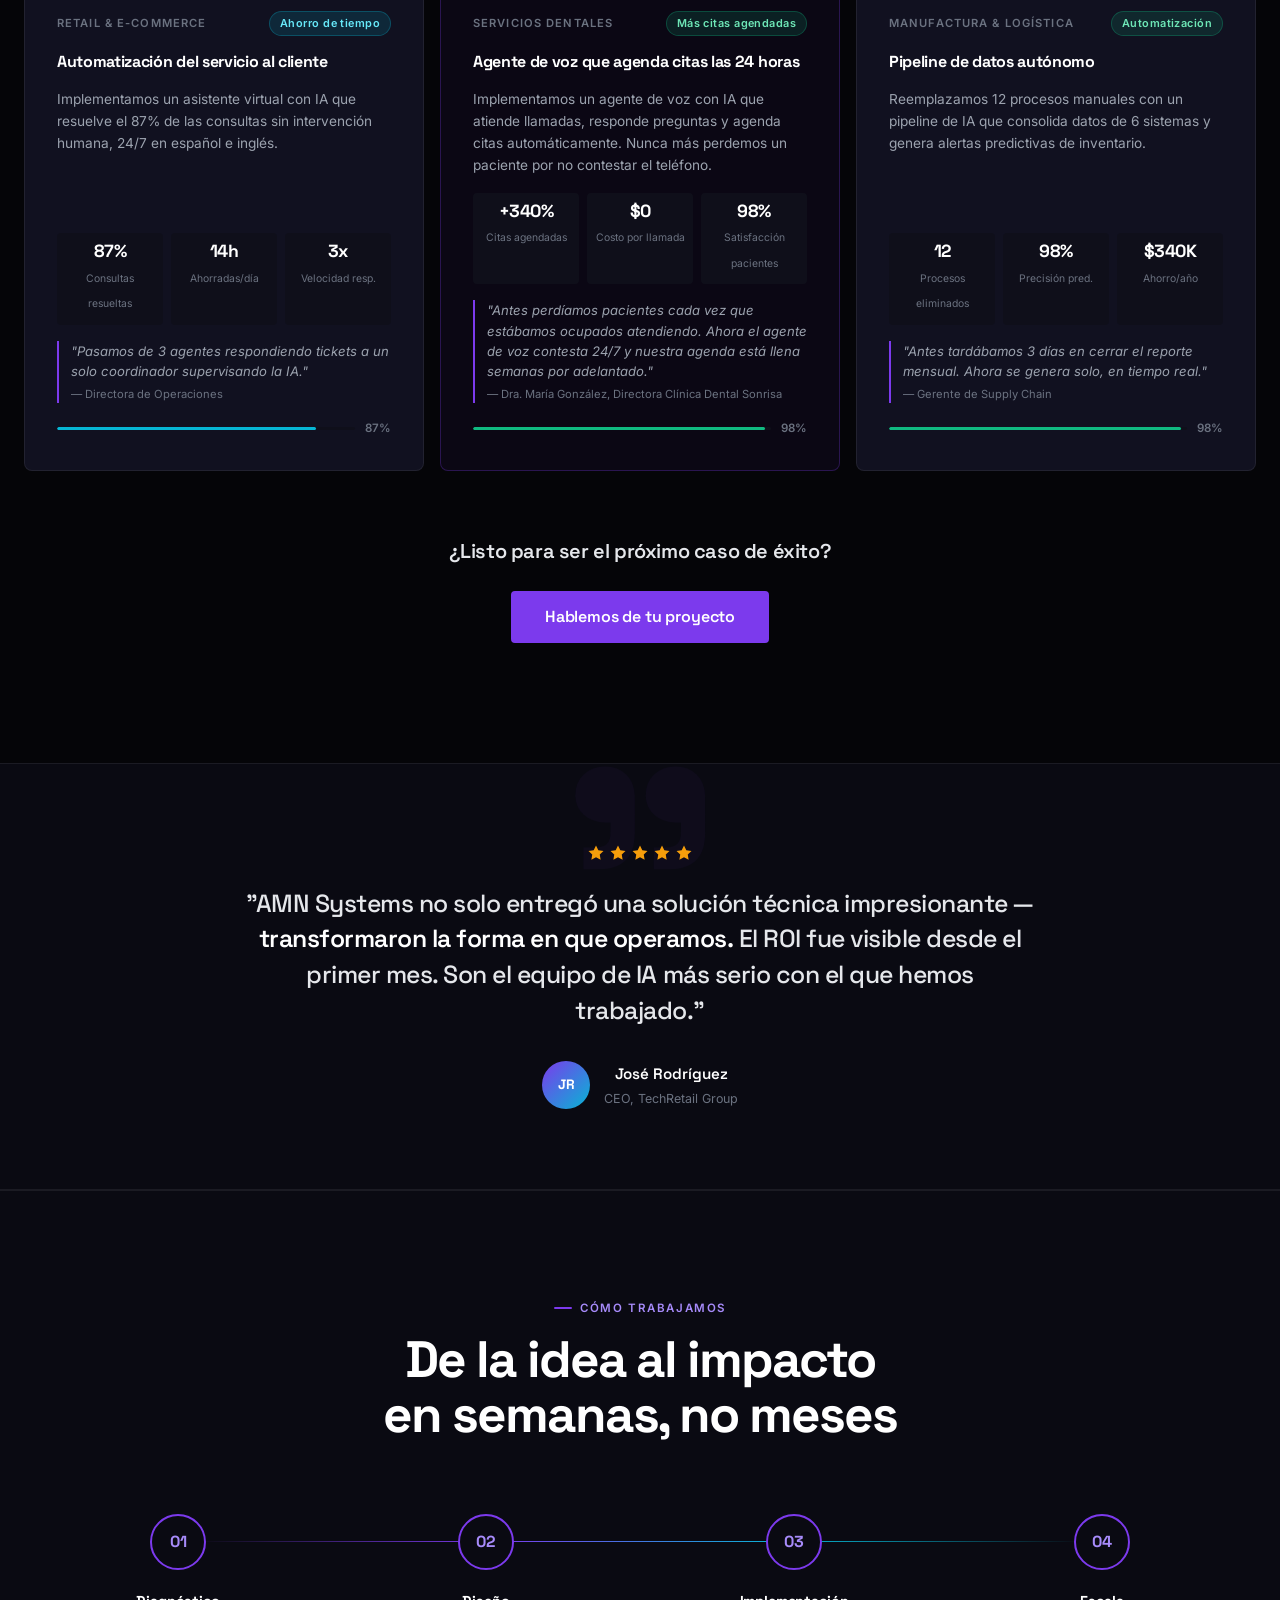
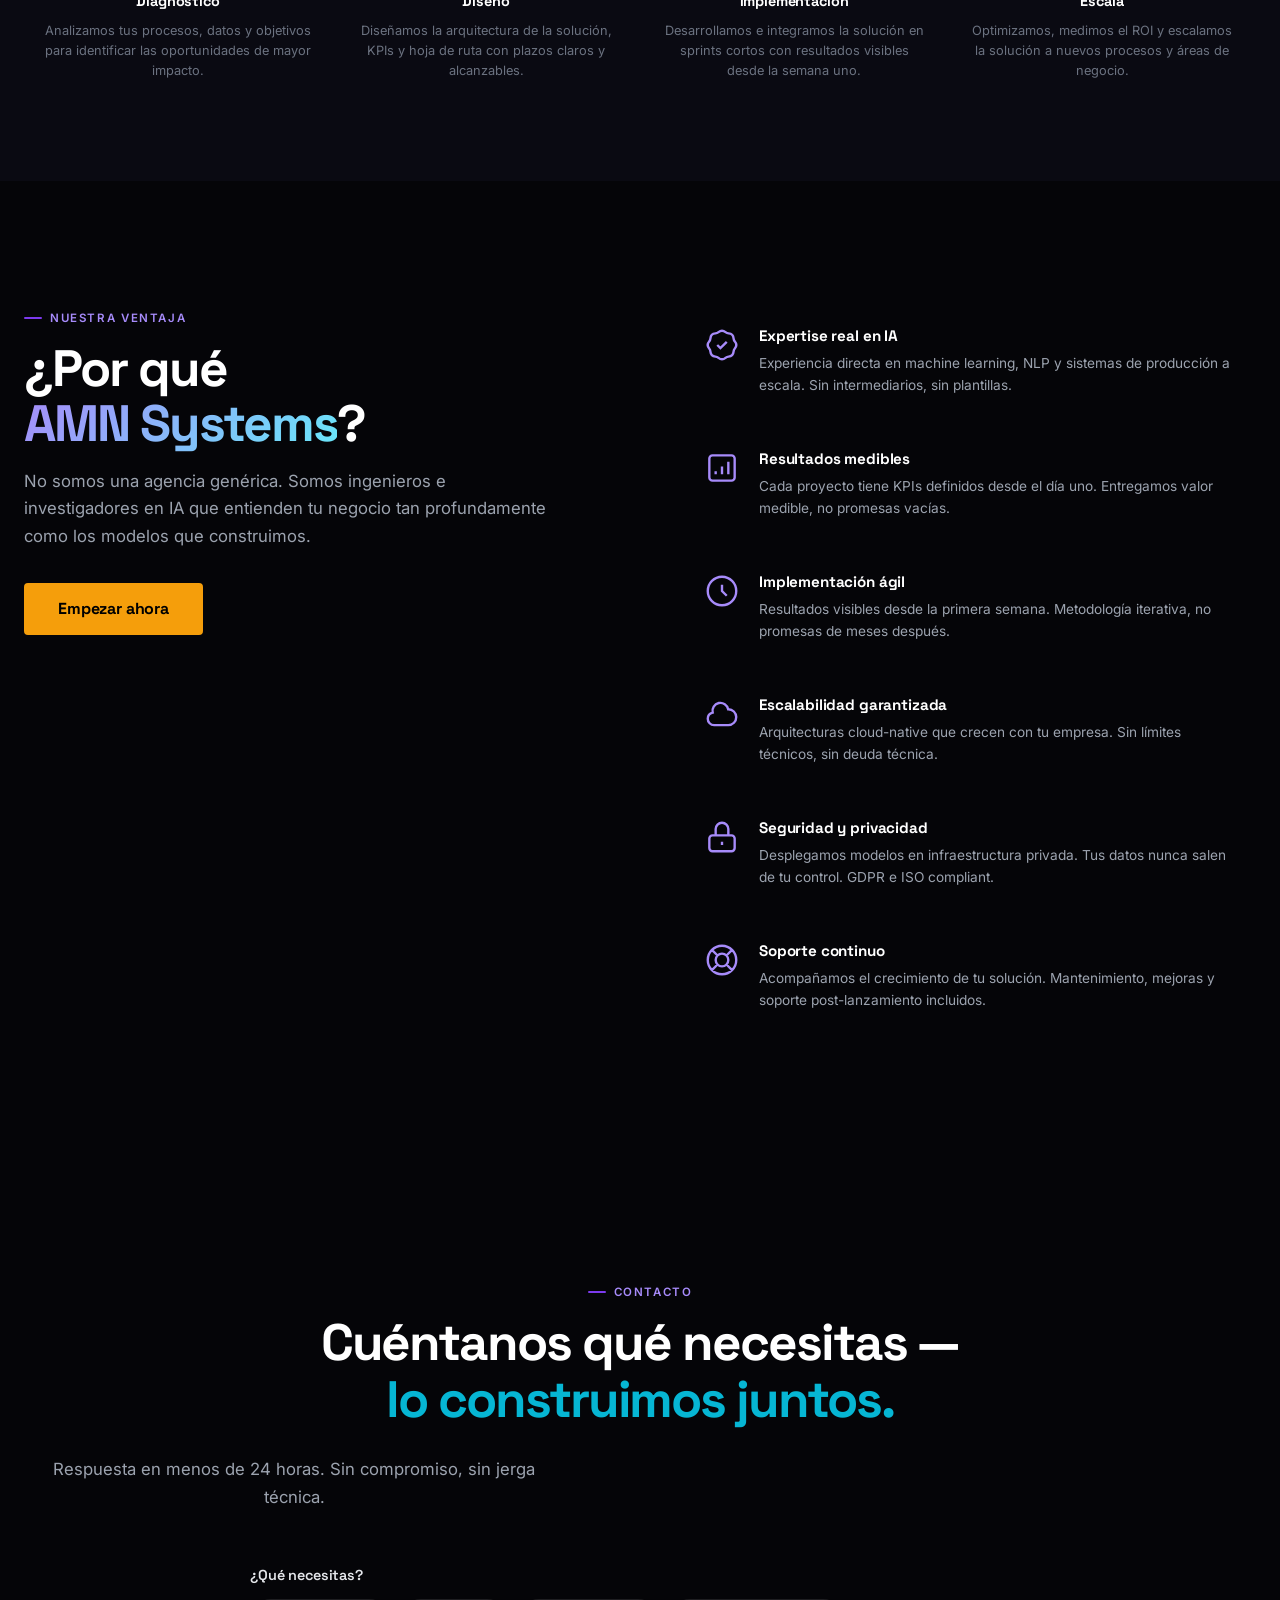
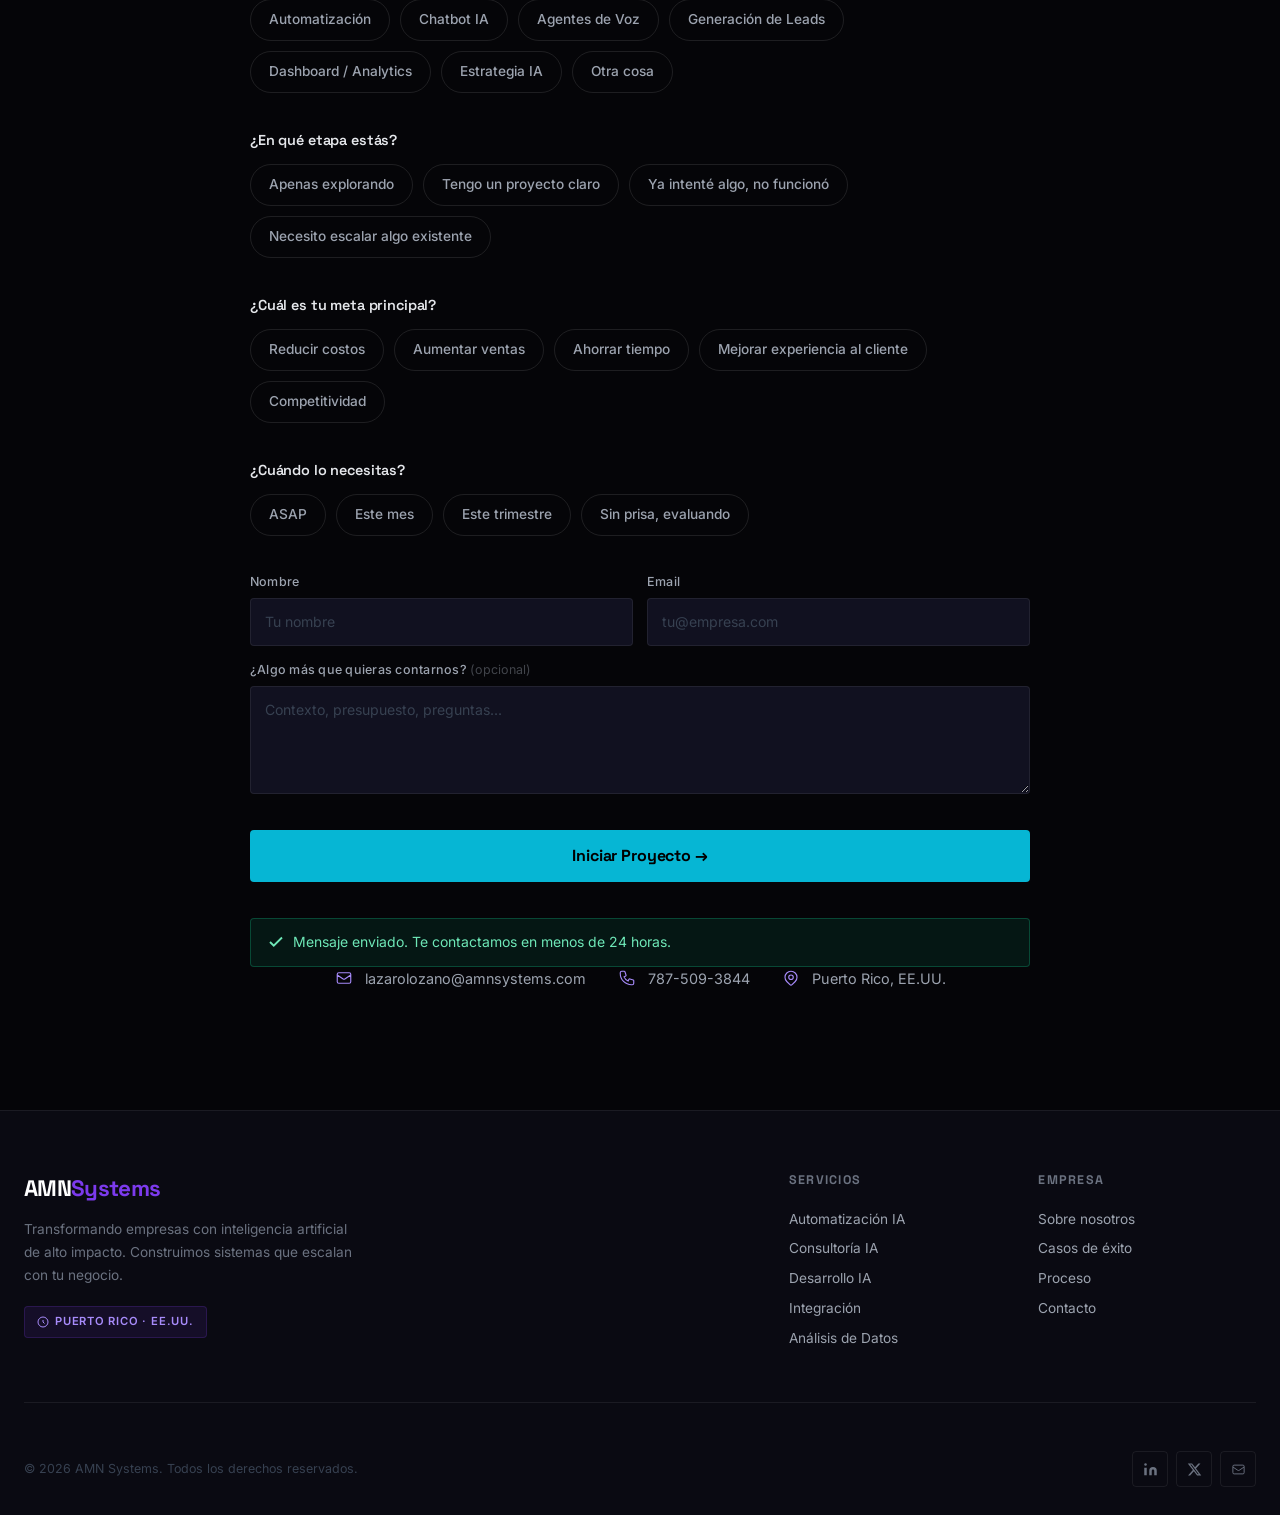
==== commit 620cc635: "Logo navbar más grande, logo en loading screen" ====
--- a/index.html
+++ b/index.html
@@ -14,15 +14,15 @@
 
 <!-- ===== LOADER ===== -->
 <div class="loader" id="loader" aria-hidden="true">
-  <div class="loader__logo">AMN<span>Systems</span></div>
+  <img src="logo-AMN-web.PNG" alt="AMN Systems" style="width:280px;max-width:85vw;height:auto;display:block;"/>
   <div class="loader__track"><div class="loader__fill"></div></div>
-  <span class="loader__label">Iniciando sistemas</span>
+  <span class="loader__label">Construyendo tu próximo nivel</span>
 </div>
 
 <!-- ===== NAV ===== -->
 <nav class="nav" id="navbar" role="navigation" aria-label="Navegación principal">
   <div class="nav__inner">
-    <a href="#inicio" class="nav__logo" aria-label="AMN Systems — inicio"><img src="logo-AMN-web.PNG" alt="AMN Systems" style="height:55px;width:auto;display:block;"/></a>
+    <a href="#inicio" class="nav__logo" aria-label="AMN Systems — inicio"><img src="logo-AMN-web.PNG" alt="AMN Systems" style="height:80px;min-width:200px;width:auto;display:block;object-fit:contain;"/></a>
     <ul class="nav__links" role="list">
       <li><a href="#servicios">Servicios</a></li>
       <li><a href="#casos">Casos de éxito</a></li>
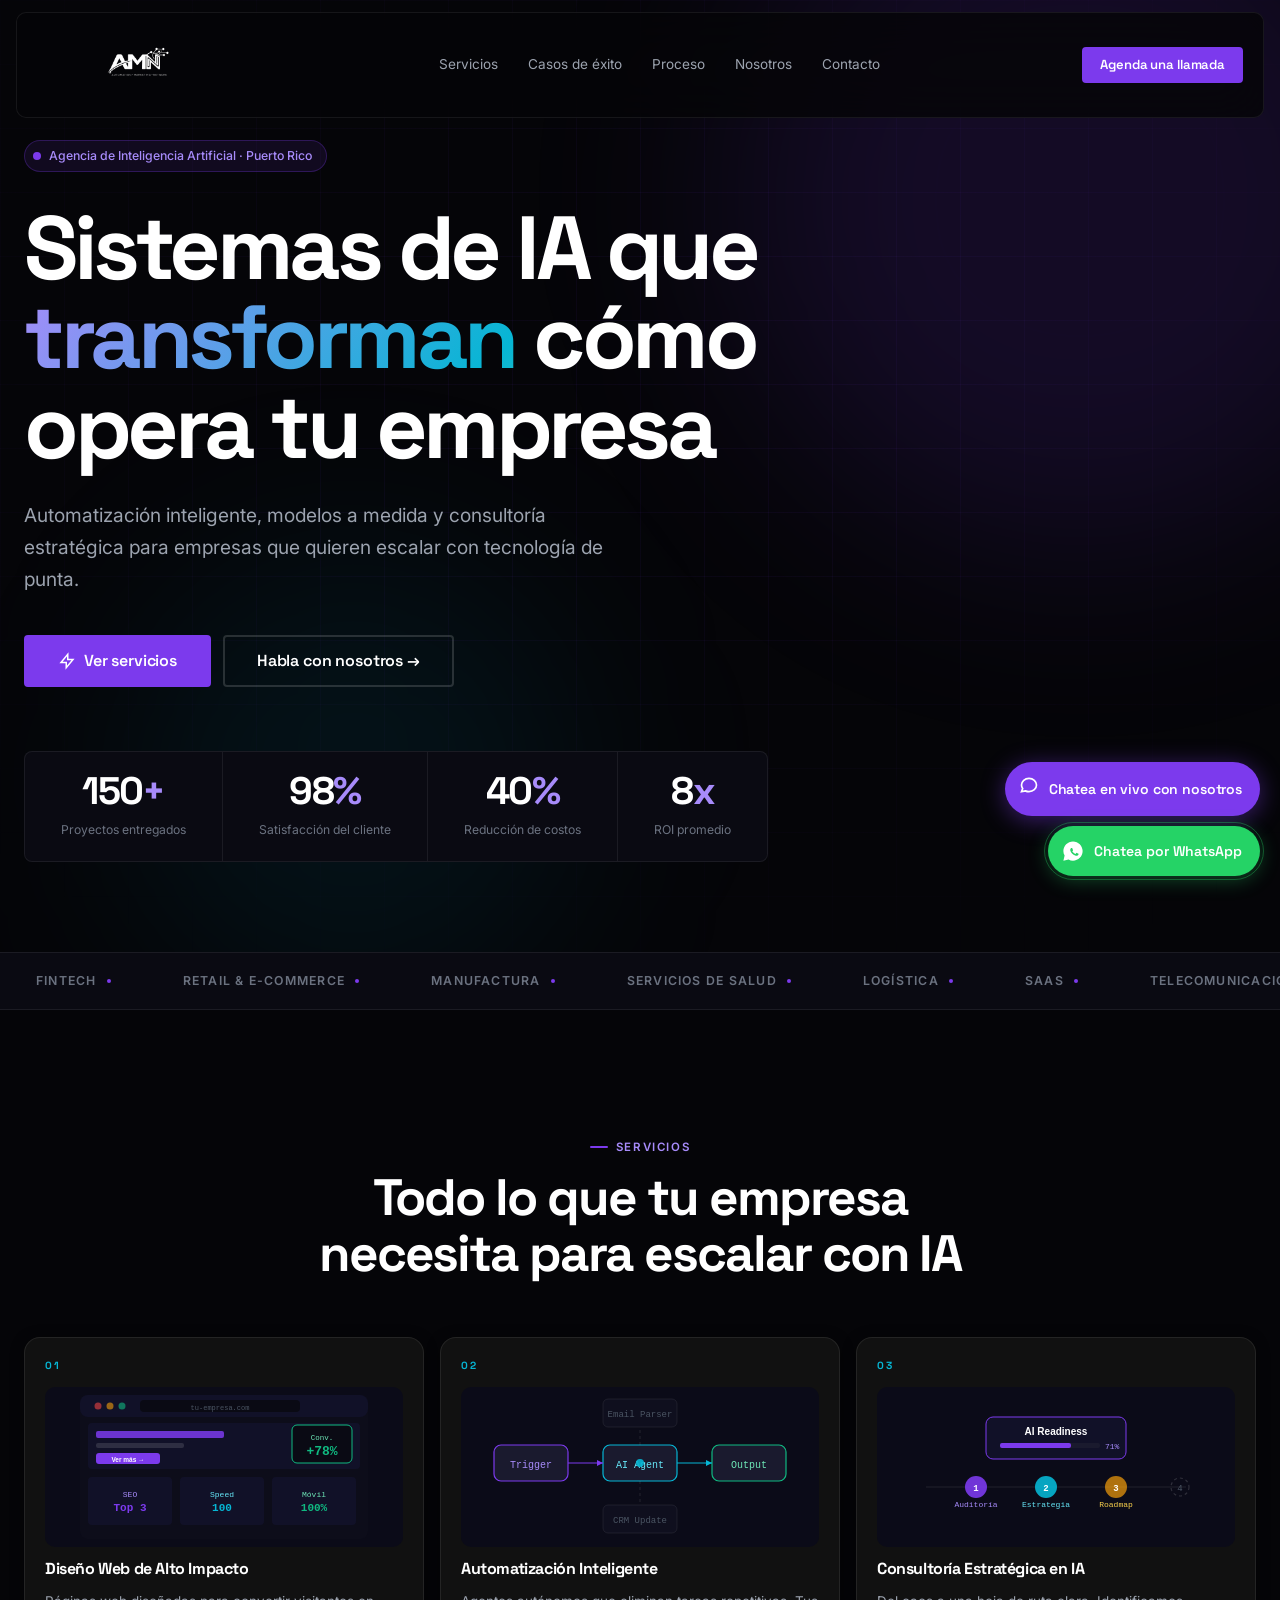
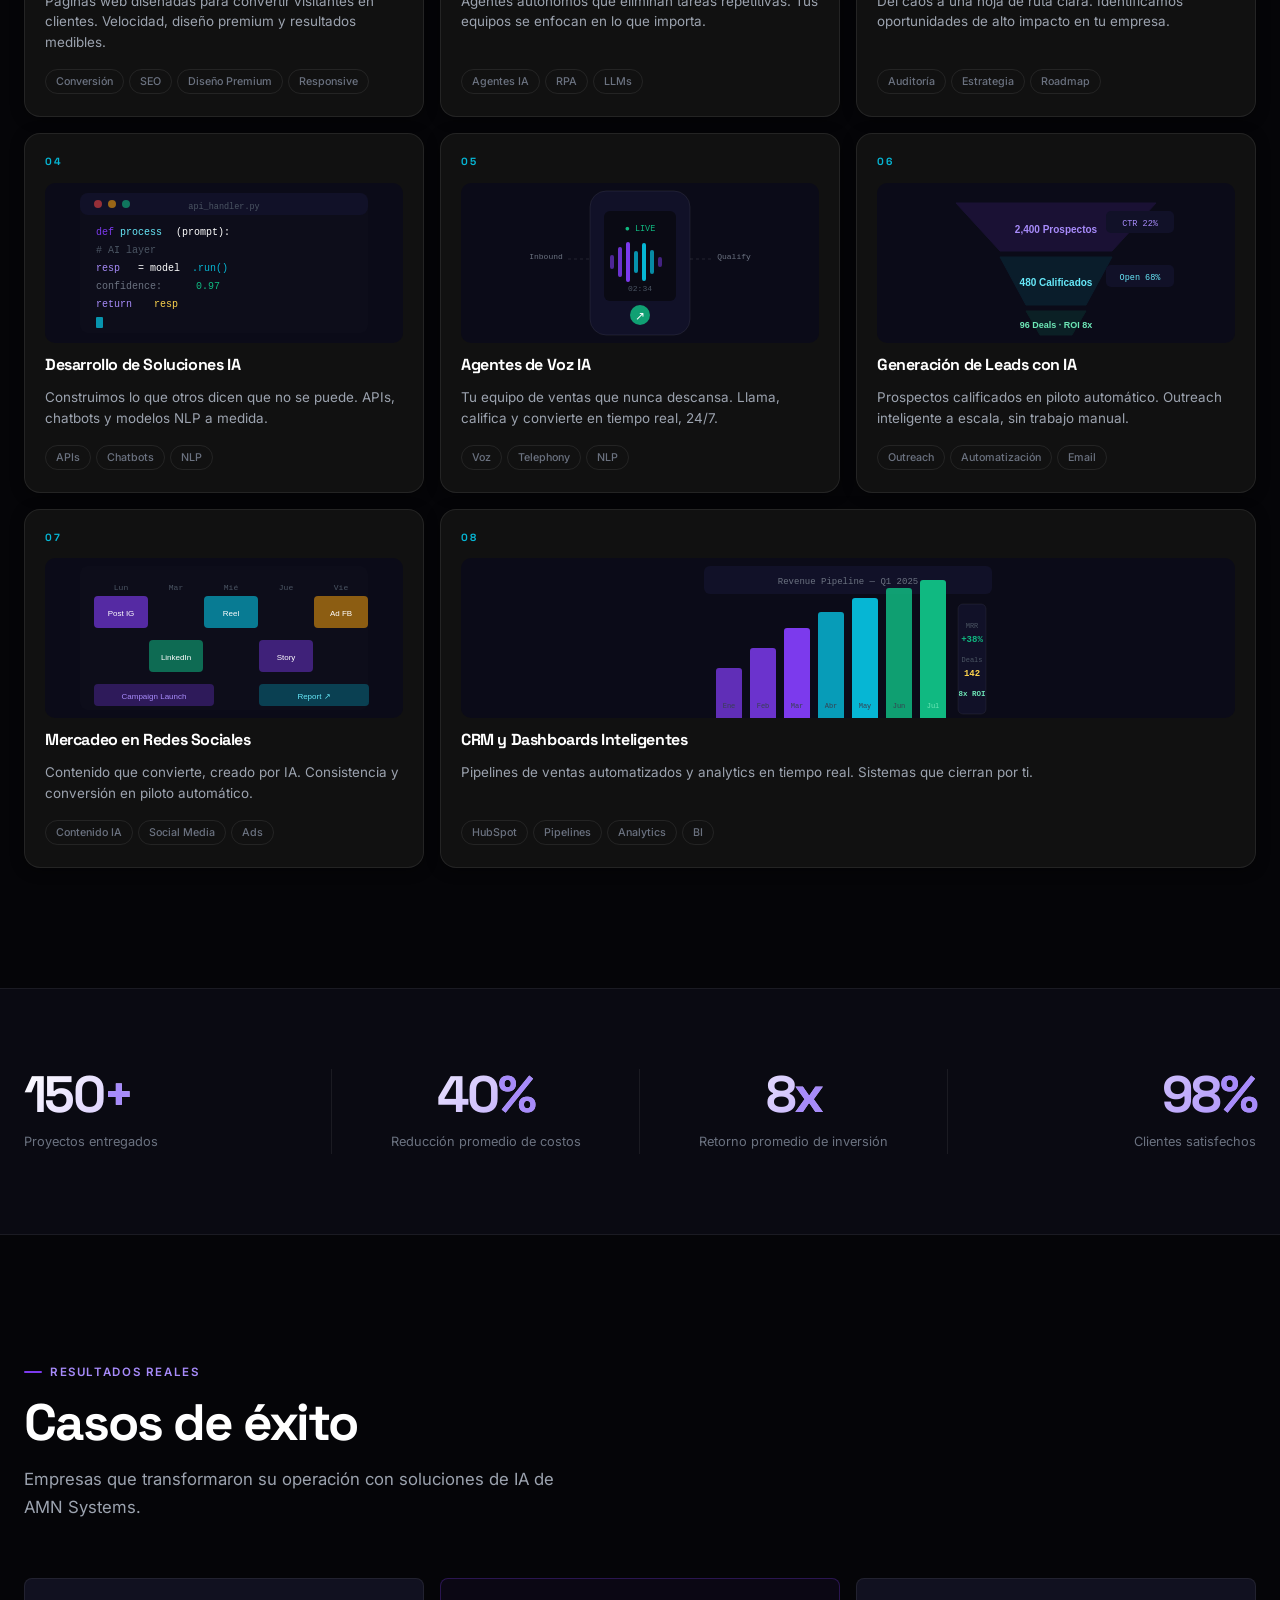
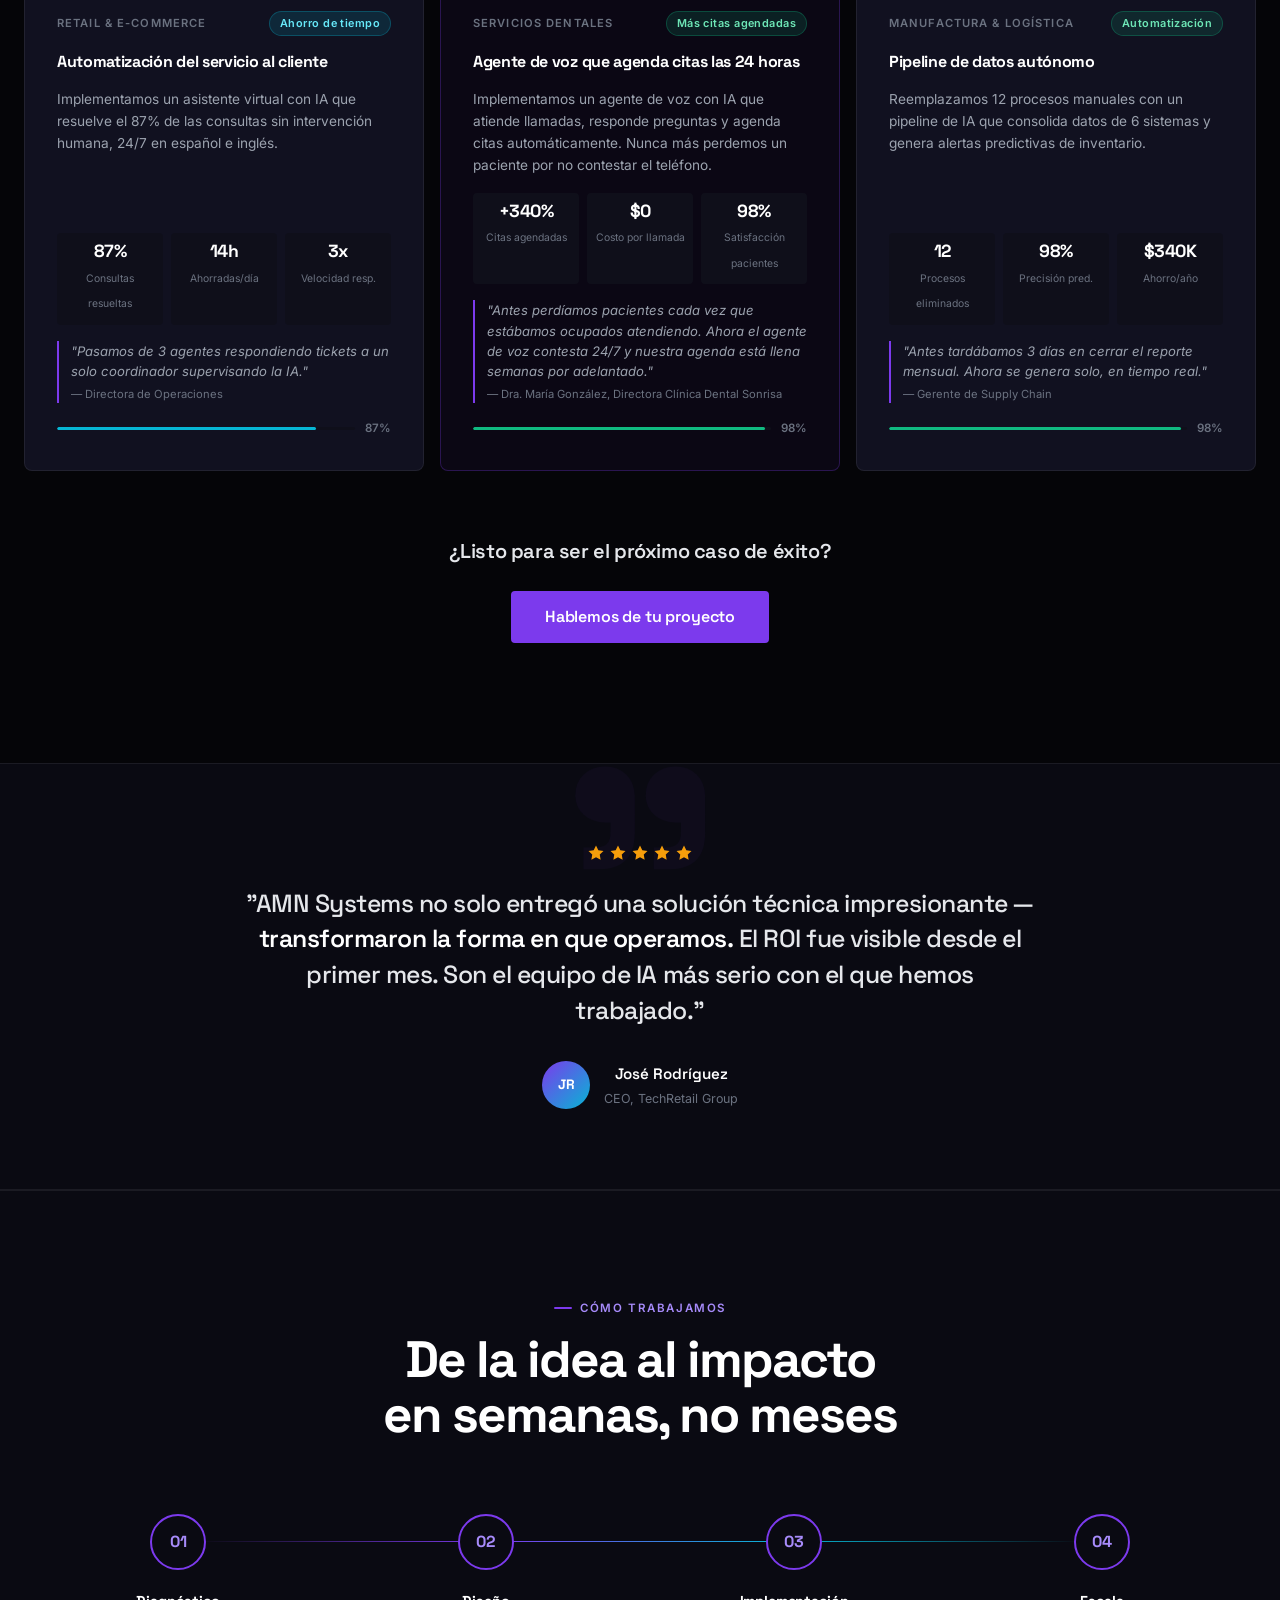
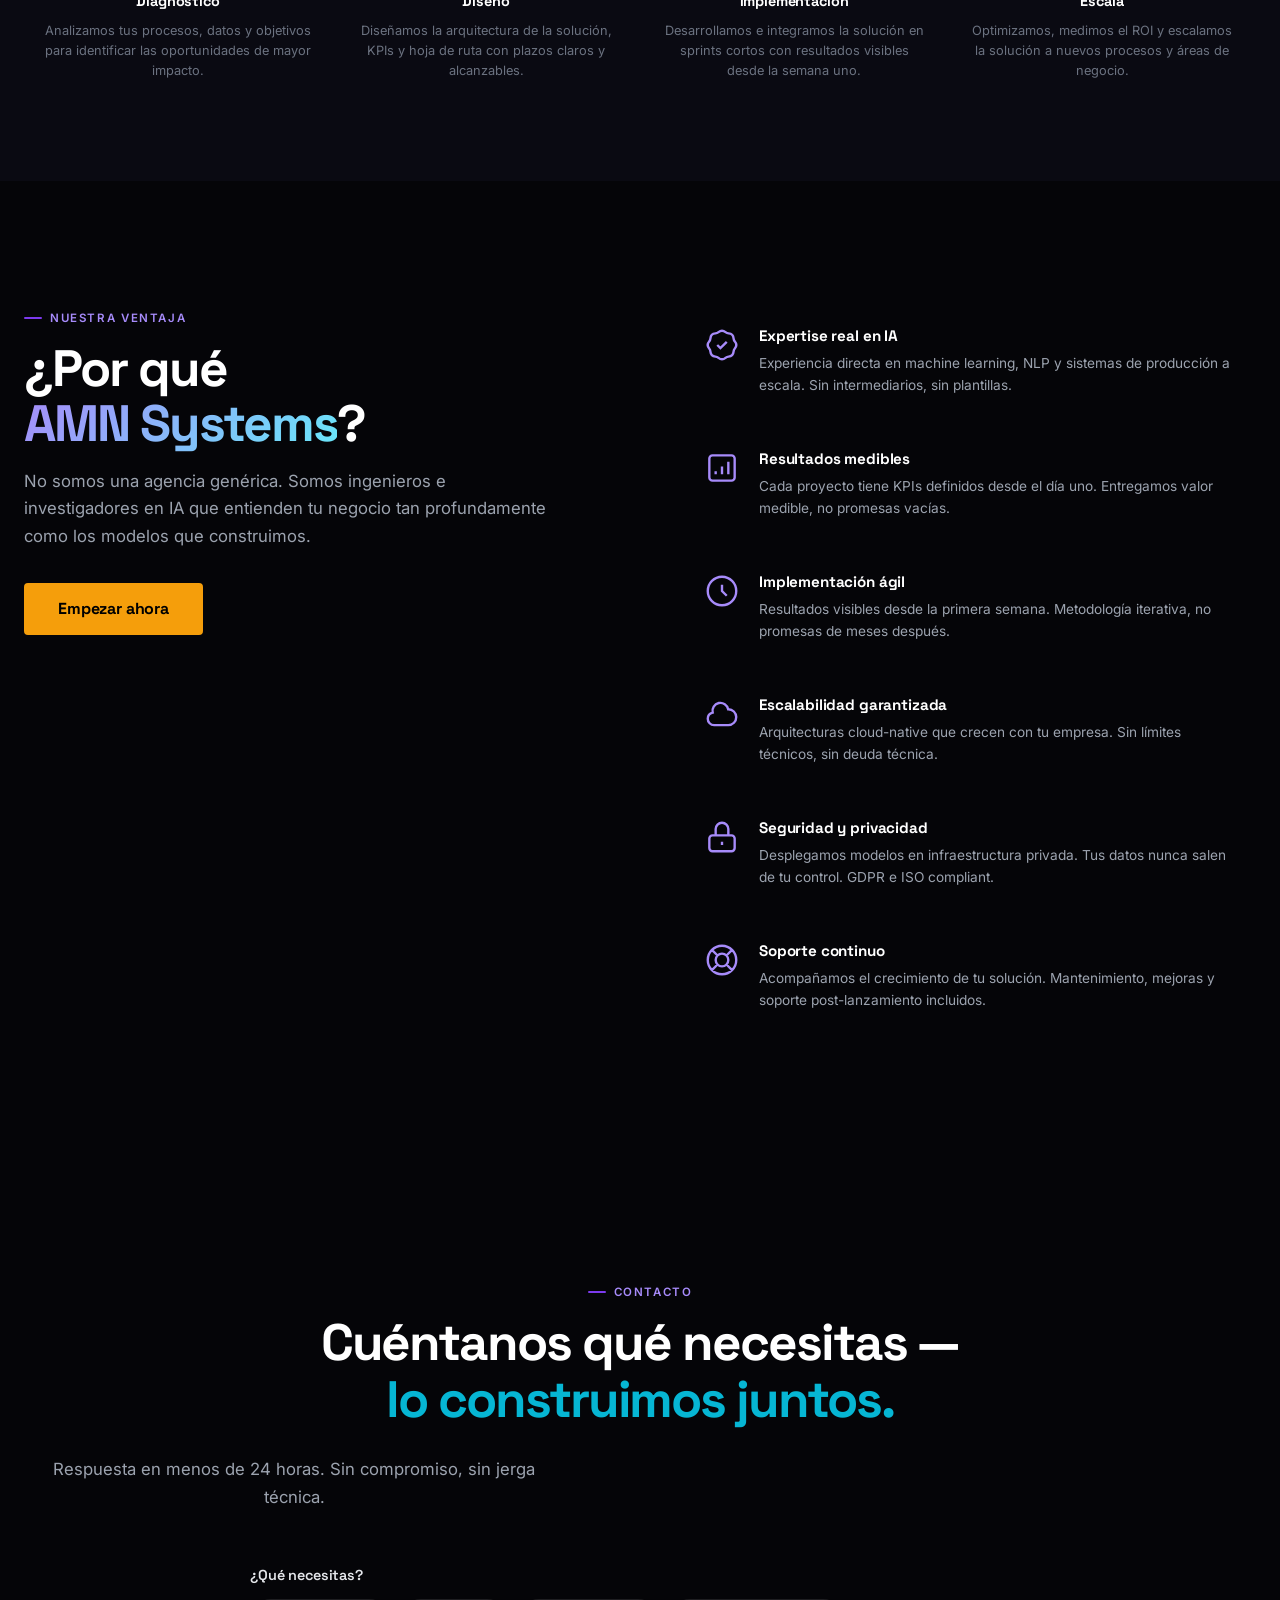
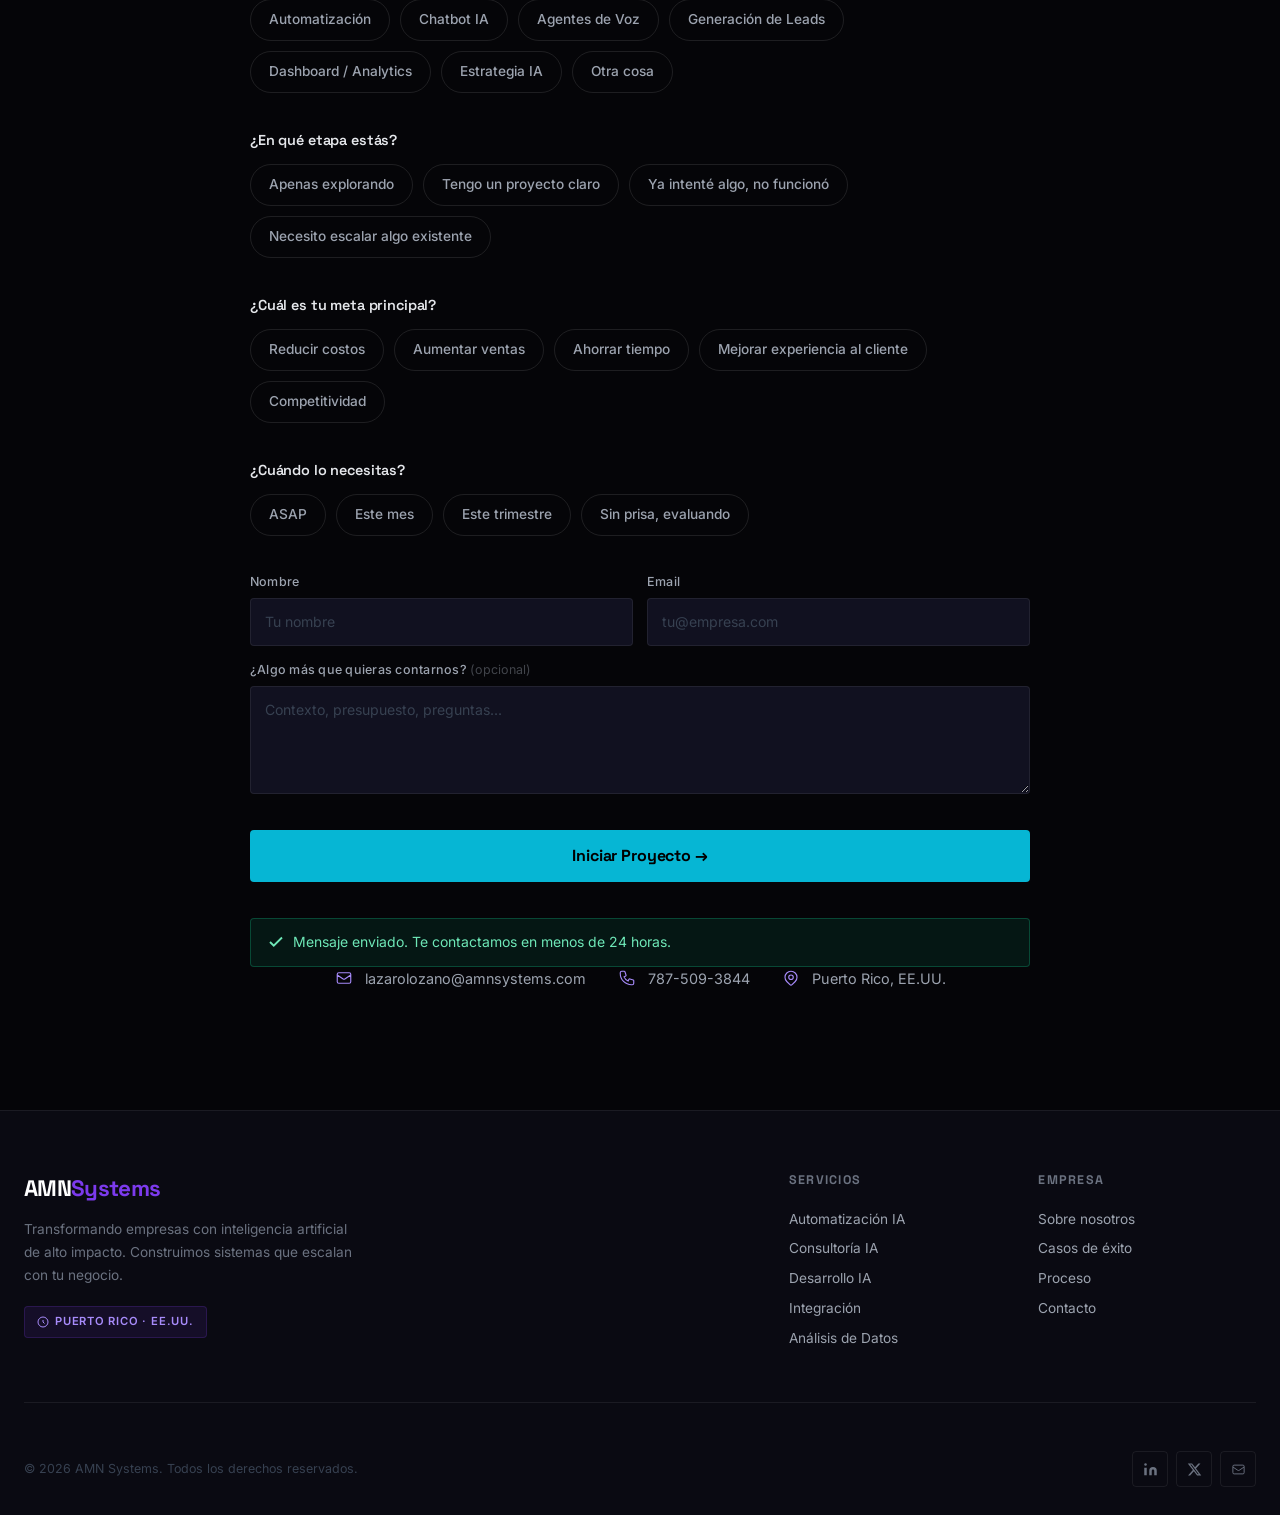
==== commit 30551e75: "Logo loading screen más grande" ====
--- a/index.html
+++ b/index.html
@@ -14,7 +14,7 @@
 
 <!-- ===== LOADER ===== -->
 <div class="loader" id="loader" aria-hidden="true">
-  <img src="logo-AMN-web.PNG" alt="AMN Systems" style="width:280px;max-width:85vw;height:auto;display:block;"/>
+  <img src="logo-AMN-web.PNG" alt="AMN Systems" style="width:450px;max-width:90vw;height:auto;display:block;"/>
   <div class="loader__track"><div class="loader__fill"></div></div>
   <span class="loader__label">Construyendo tu próximo nivel</span>
 </div>
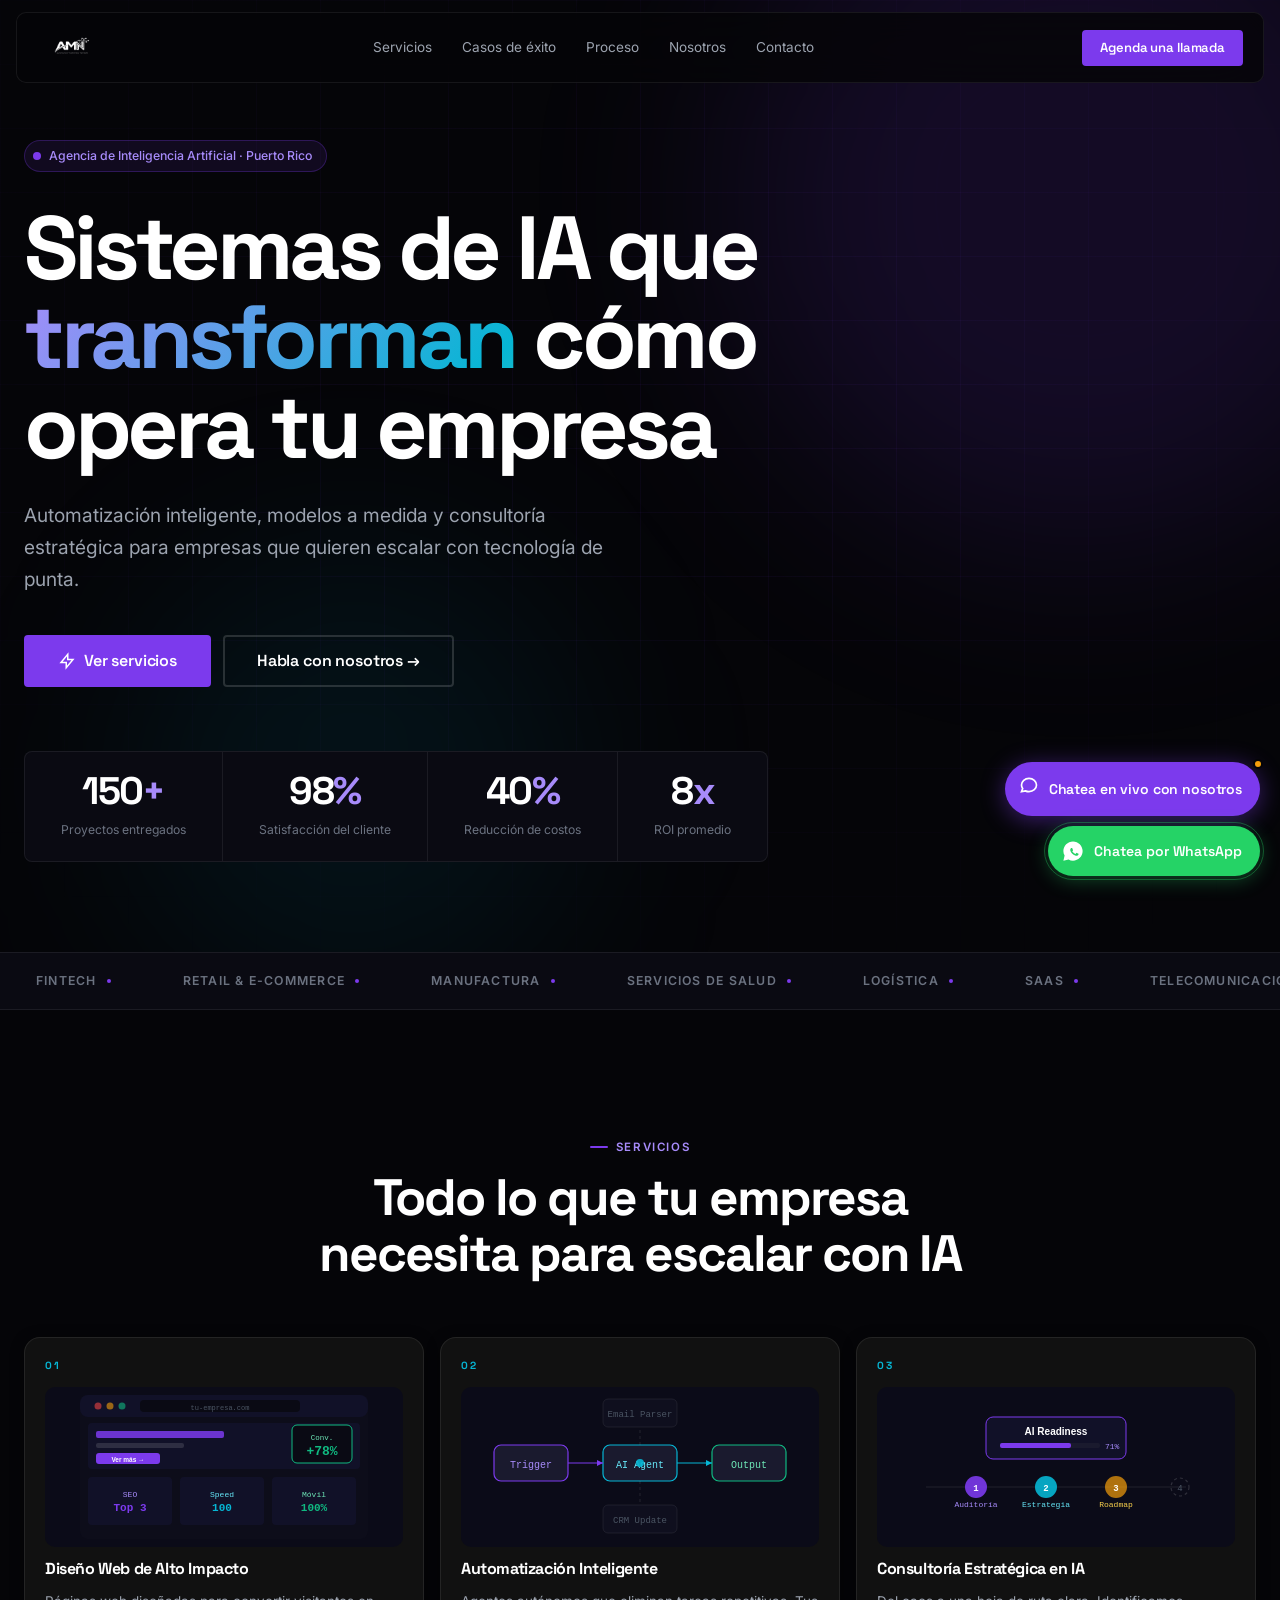
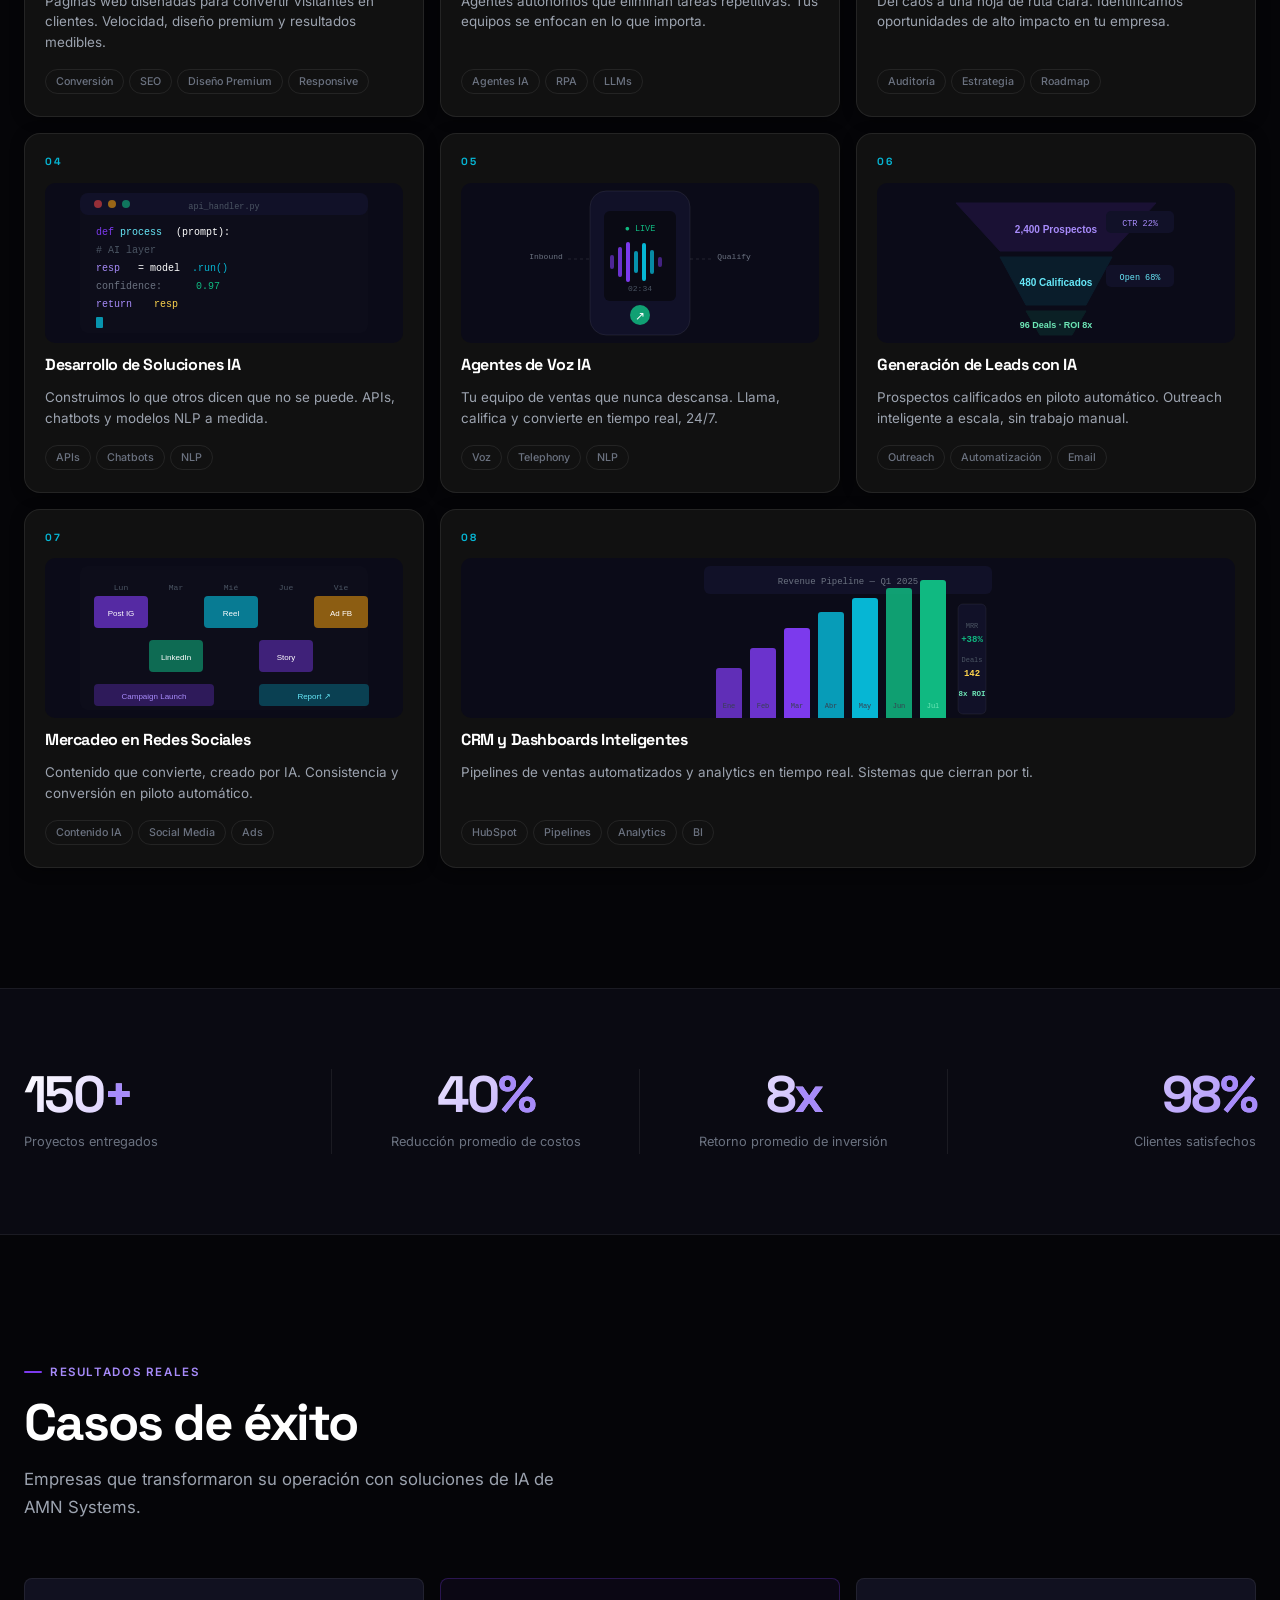
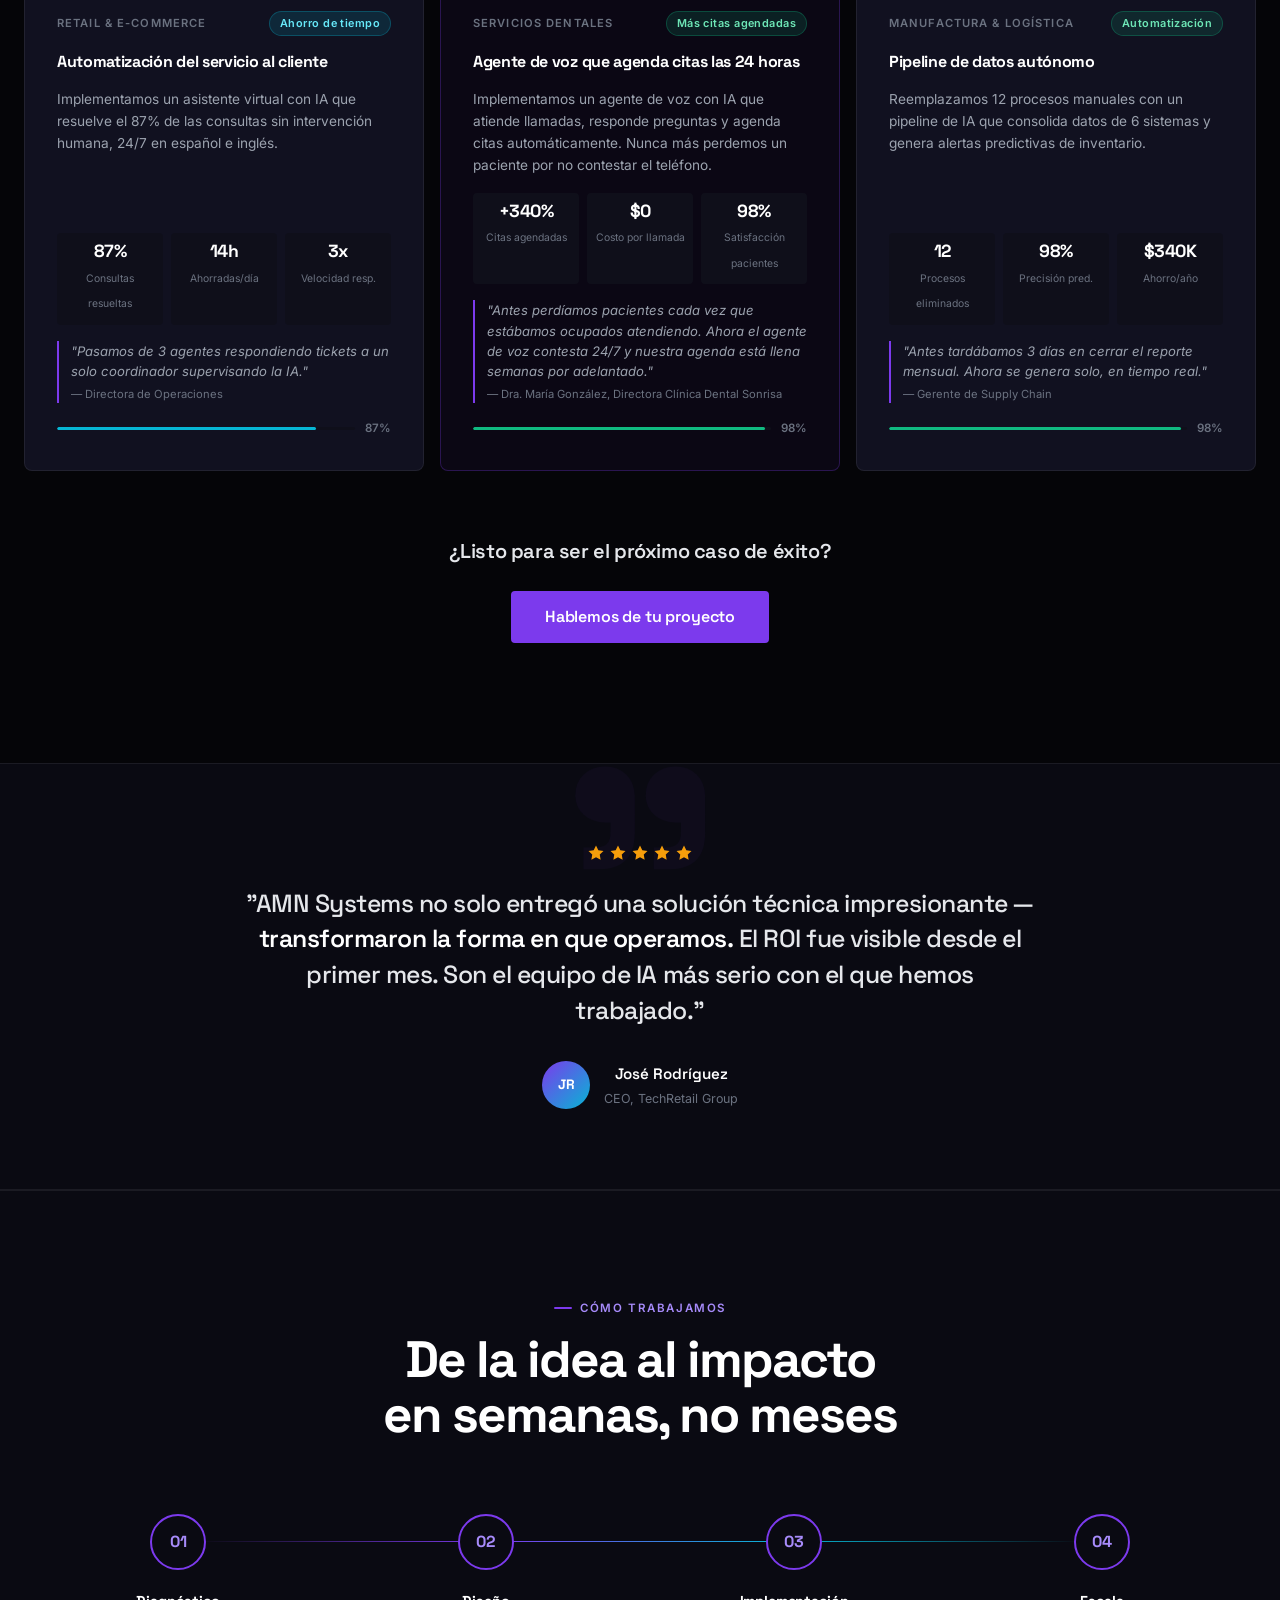
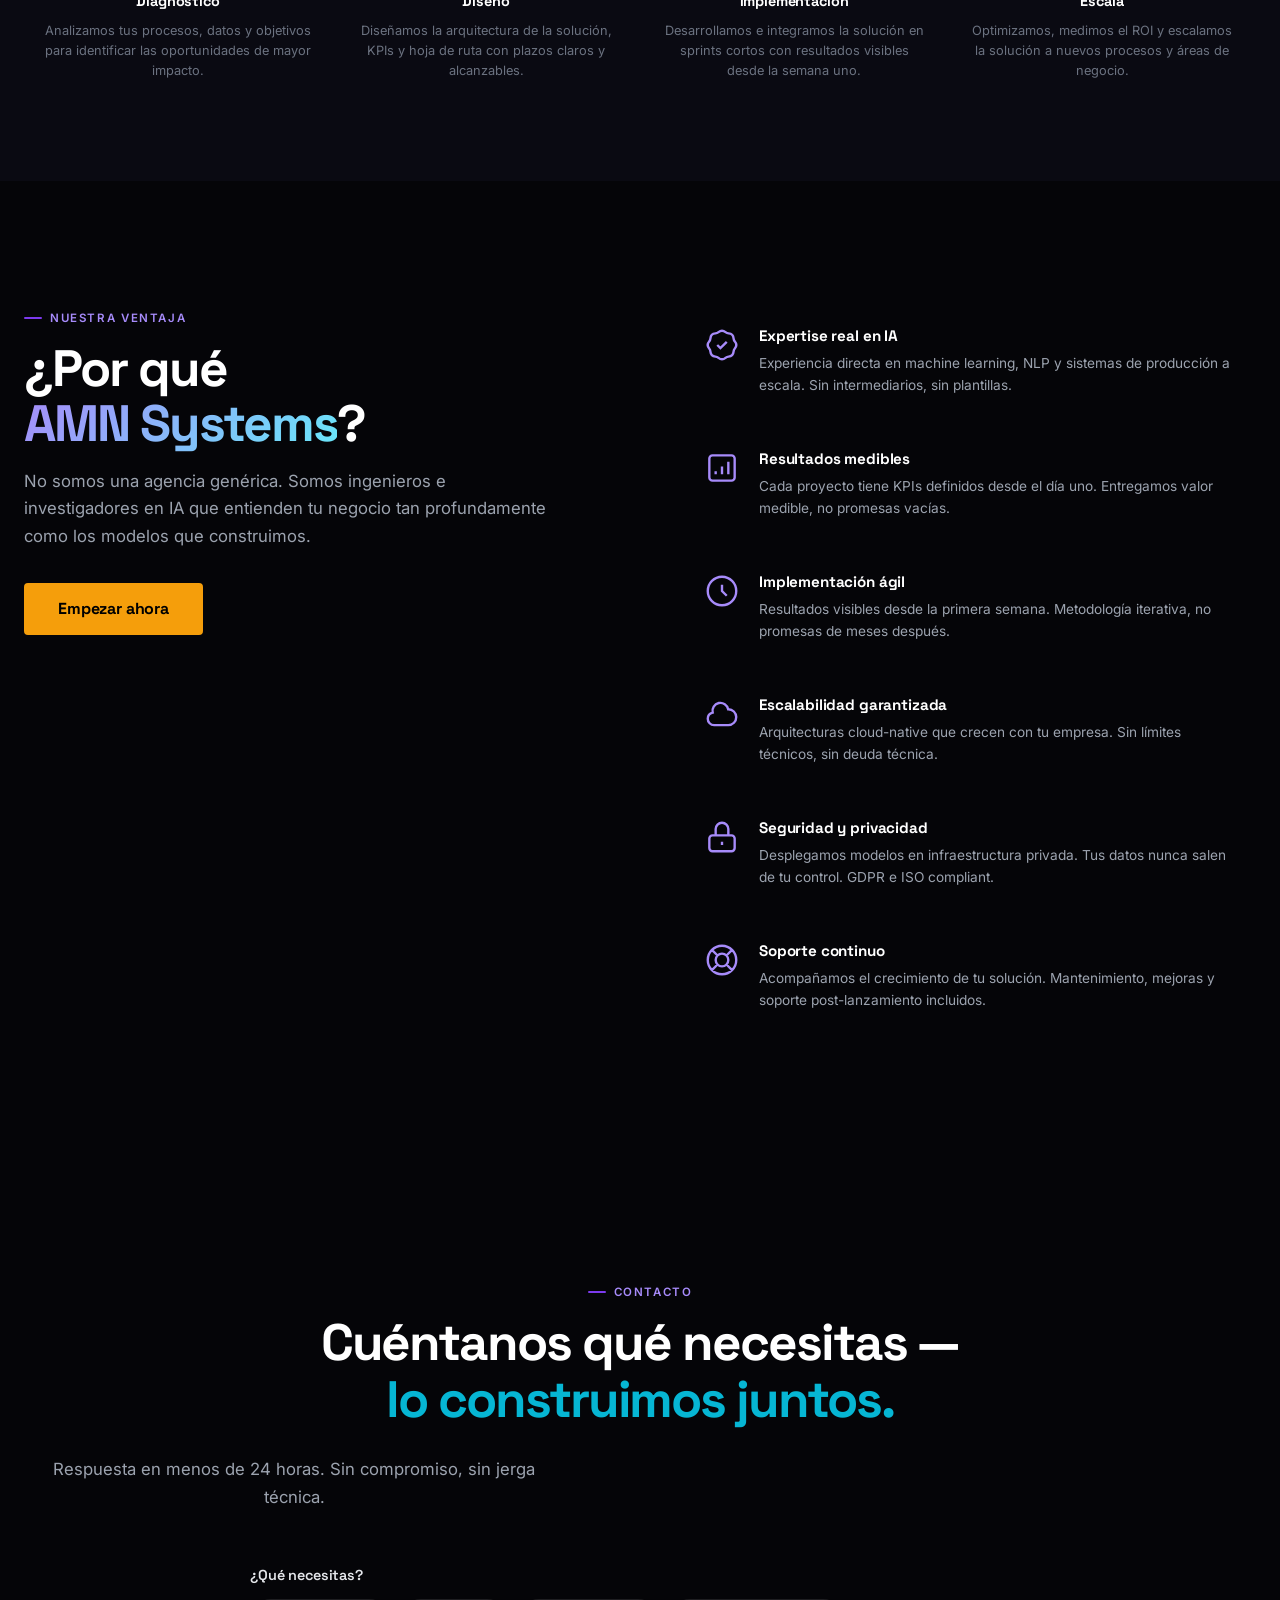
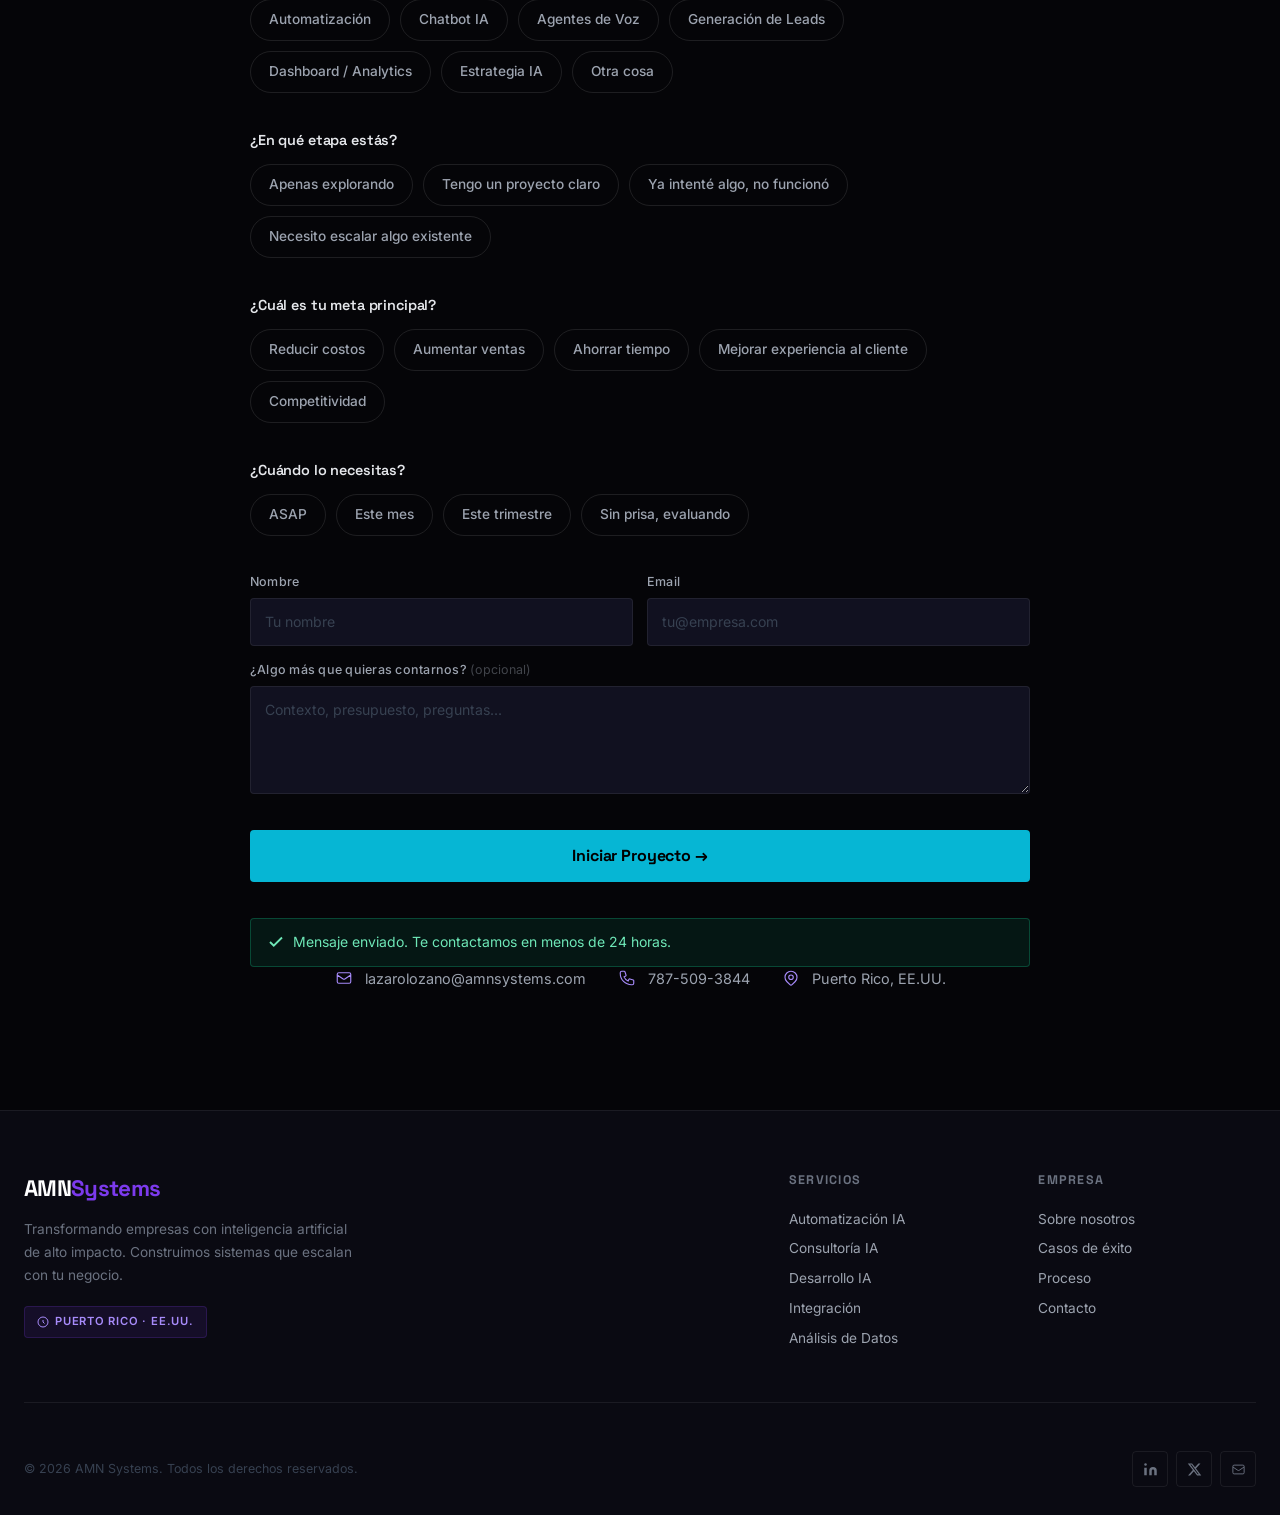
==== commit ee3ca5a1: "Fix altura navbar con logo" ====
--- a/index.html
+++ b/index.html
@@ -22,7 +22,7 @@
 <!-- ===== NAV ===== -->
 <nav class="nav" id="navbar" role="navigation" aria-label="Navegación principal">
   <div class="nav__inner">
-    <a href="#inicio" class="nav__logo" aria-label="AMN Systems — inicio"><img src="logo-AMN-web.PNG" alt="AMN Systems" style="height:80px;min-width:200px;width:auto;display:block;object-fit:contain;"/></a>
+    <a href="#inicio" class="nav__logo" aria-label="AMN Systems — inicio"><img src="logo-AMN-web.PNG" alt="AMN Systems" style="height:45px;width:auto;display:block;object-fit:contain;"/></a>
     <ul class="nav__links" role="list">
       <li><a href="#servicios">Servicios</a></li>
       <li><a href="#casos">Casos de éxito</a></li>
